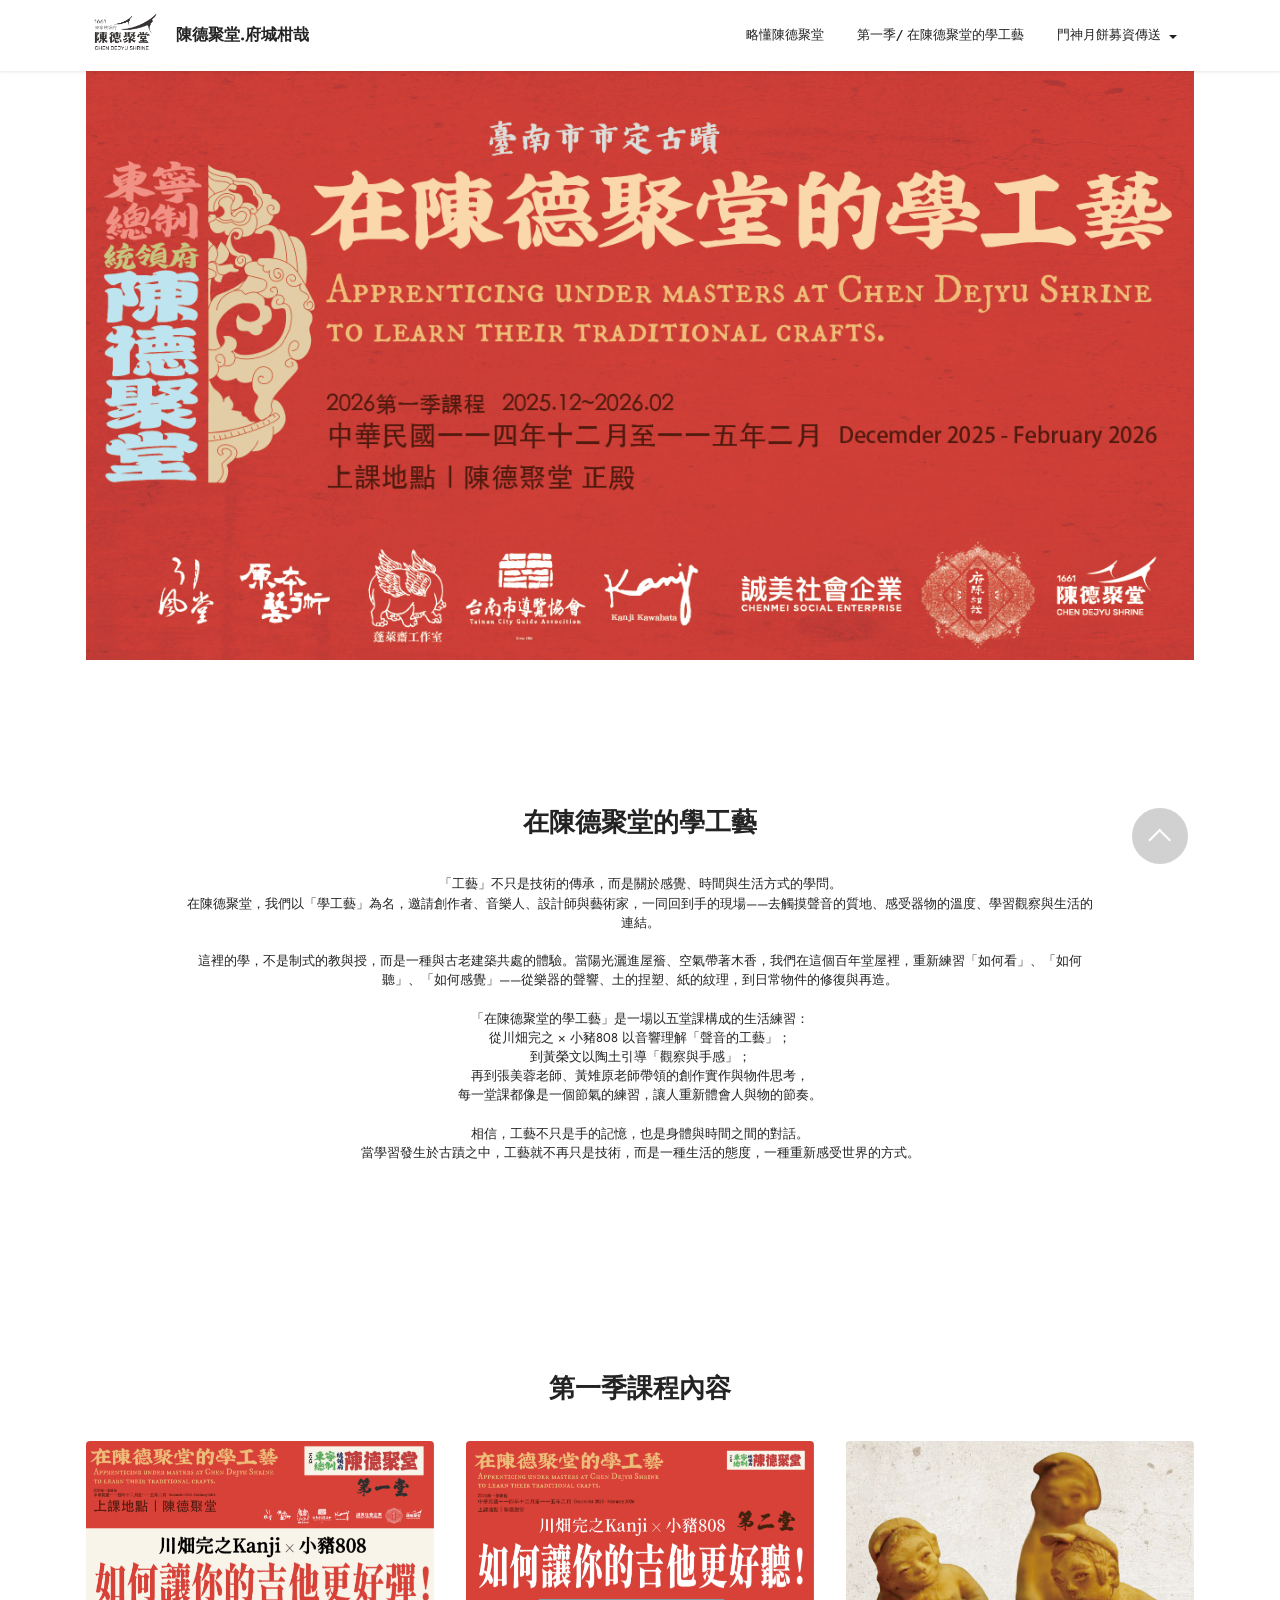
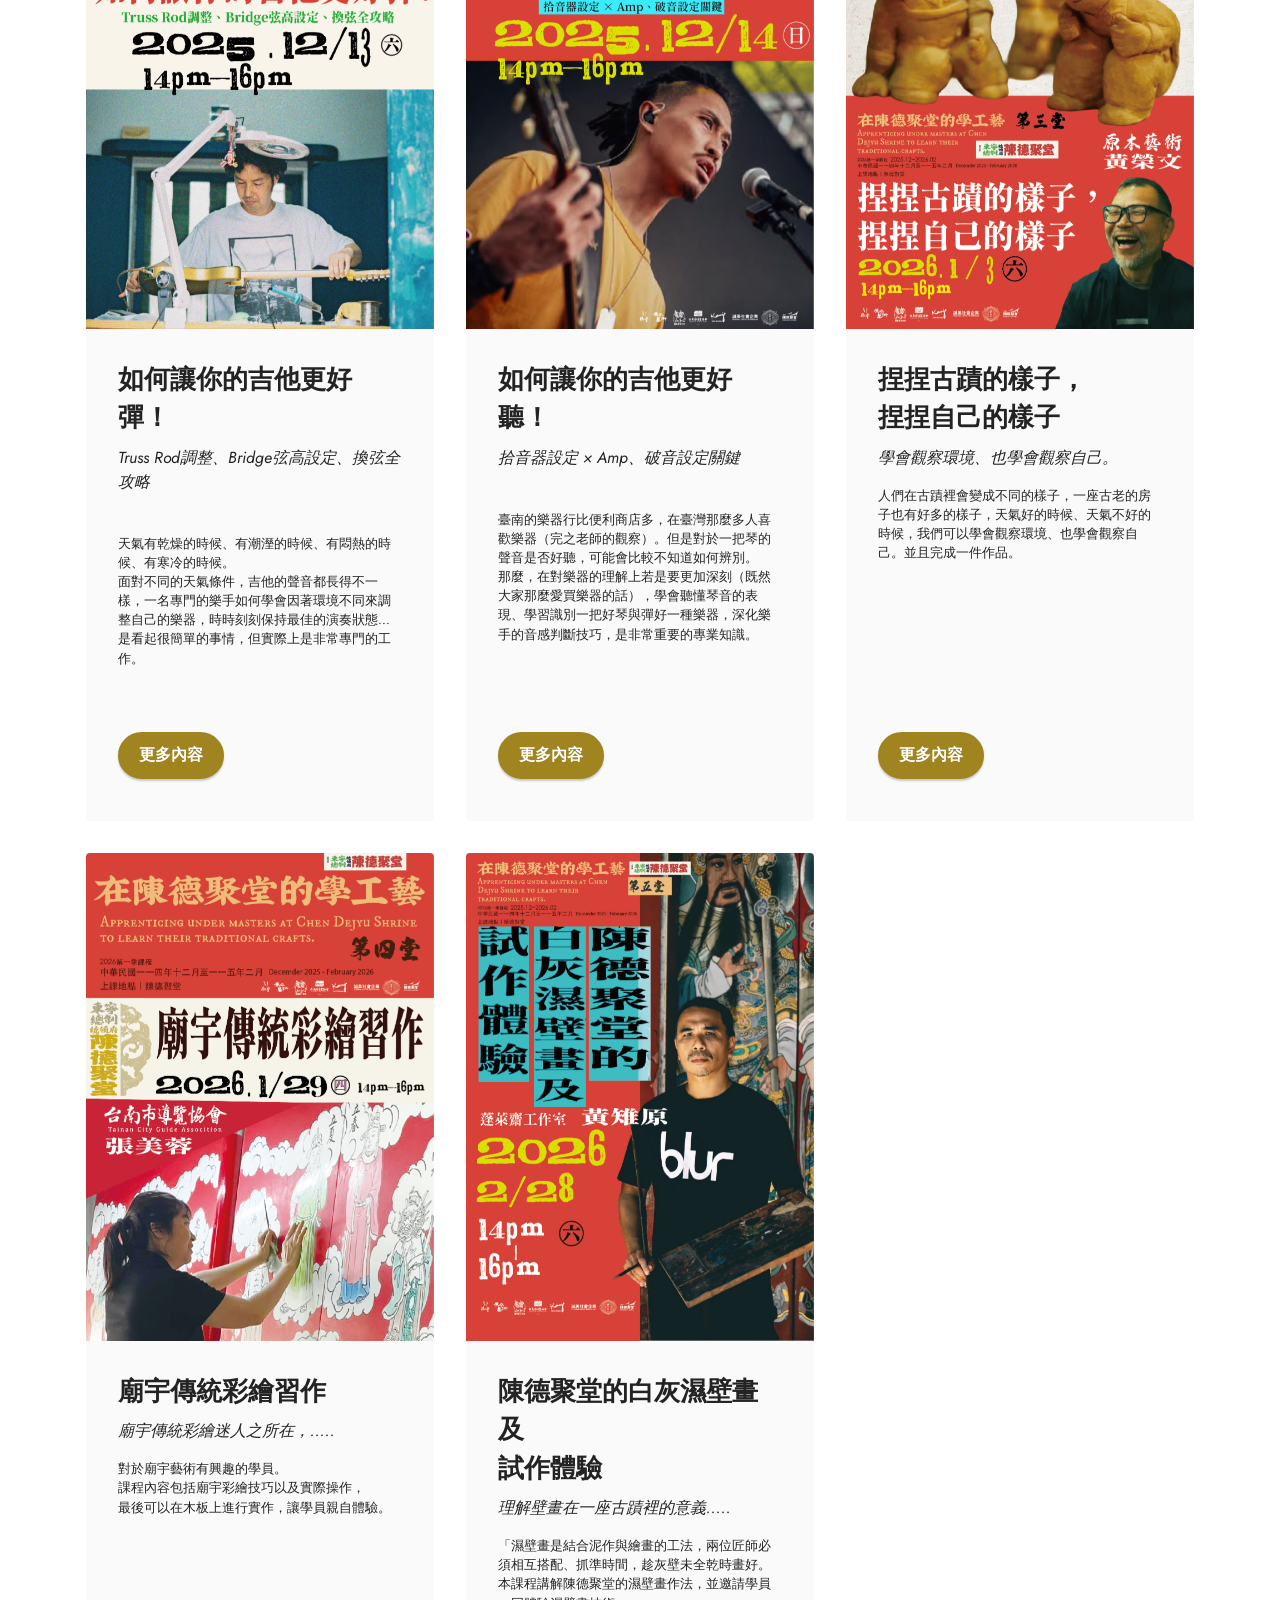
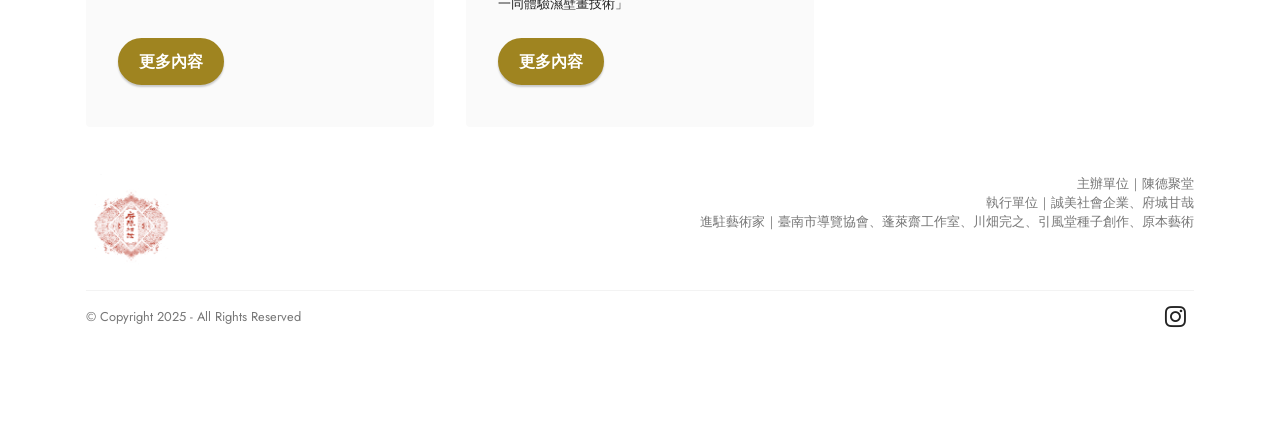
==== index.html @ 344d05eb "1114-3" ====
<!DOCTYPE html>
<html  >
<head>
  
  <meta charset="UTF-8">
  <meta http-equiv="X-UA-Compatible" content="IE=edge">
  
  <meta name="viewport" content="width=device-width, initial-scale=1, minimum-scale=1">
  <link rel="shortcut icon" href="assets/images/ci-3.png" type="image/x-icon">
  <meta name="description" content="">
  
  
  <title>陳德聚堂.府城柑哉</title>
  <link rel="stylesheet" href="assets/bootstrap/css/bootstrap.min.css">
  <link rel="stylesheet" href="assets/bootstrap/css/bootstrap-grid.min.css">
  <link rel="stylesheet" href="assets/bootstrap/css/bootstrap-reboot.min.css">
  <link rel="stylesheet" href="assets/animatecss/animate.css">
  <link rel="stylesheet" href="assets/popup-overlay-plugin/style.css">
  <link rel="stylesheet" href="assets/dropdown/css/style.css">
  <link rel="stylesheet" href="assets/socicon/css/styles.css">
  <link rel="stylesheet" href="assets/theme/css/style.css">
  <link rel="preload" href="https://fonts.googleapis.com/css?family=Jost:100,200,300,400,500,600,700,800,900,100i,200i,300i,400i,500i,600i,700i,800i,900i&display=swap" as="style" onload="this.onload=null;this.rel='stylesheet'">
  <noscript><link rel="stylesheet" href="https://fonts.googleapis.com/css?family=Jost:100,200,300,400,500,600,700,800,900,100i,200i,300i,400i,500i,600i,700i,800i,900i&display=swap"></noscript>
  <link rel="preload" as="style" href="assets/mobirise/css/mbr-additional.css"><link rel="stylesheet" href="assets/mobirise/css/mbr-additional.css" type="text/css">
  
  
  
  

</head>
<body>
  
  <section data-bs-version="5.1" class="menu menu1 cid-uVkymdbyuO" once="menu" id="menu1-1c">
    

    <nav class="navbar navbar-dropdown navbar-fixed-top navbar-expand-lg">
        <div class="container">
            <div class="navbar-brand">
                <span class="navbar-logo">
                    <a href="index.html#header3-c">
                        <img src="assets/images/ci-3.png" alt="" style="height: 3rem;">
                    </a>
                </span>
                <span class="navbar-caption-wrap"><a class="navbar-caption text-black text-primary display-7" href="index.html#header3-c">陳德聚堂.府城柑哉</a></span>
            </div>
            <button class="navbar-toggler" type="button" data-toggle="collapse" data-bs-toggle="collapse" data-target="#navbarSupportedContent" data-bs-target="#navbarSupportedContent" aria-controls="navbarNavAltMarkup" aria-expanded="false" aria-label="Toggle navigation">
                <div class="hamburger">
                    <span></span>
                    <span></span>
                    <span></span>
                    <span></span>
                </div>
            </button>
            <div class="collapse navbar-collapse" id="navbarSupportedContent">
                <ul class="navbar-nav nav-dropdown nav-right" data-app-modern-menu="true"><li class="nav-item"><a class="nav-link link text-black text-primary display-4" href="mooncake.html#content1-10">略懂陳德聚堂</a></li>
                    
                    <li class="nav-item"><a class="nav-link link text-black text-primary display-4" href="index.html#content5-i">第一季/ 在陳德聚堂的學工藝</a></li><li class="nav-item dropdown"><a class="nav-link link text-black text-primary dropdown-toggle show display-4" href="index.html#content5-i" data-toggle="dropdown-submenu" data-bs-toggle="dropdown" data-bs-auto-close="outside" aria-expanded="false">門神月餅募資傳送</a><div class="dropdown-menu show" aria-labelledby="dropdown-undefined" data-bs-popper="none"><a class="text-black text-primary dropdown-item display-4" href="mooncake.html#header3-c">產品資訊</a><div class="dropdown"><a class="text-black text-primary dropdown-item dropdown-toggle display-4" href="index.html#content5-i" data-toggle="dropdown-submenu" data-bs-toggle="dropdown" data-bs-auto-close="outside" aria-expanded="false">研發</a><div class="dropdown-menu dropdown-submenu" aria-labelledby="dropdown-undefined"><a class="text-black text-primary dropdown-item display-4" href="mooncake.html#header3-c">陳澤過的中秋是哪一種？</a><a class="text-black text-primary dropdown-item display-4" href="mooncake.html#gallery1-d">中秋搏餅的故事</a><a class="text-black text-primary dropdown-item show display-4" href="mooncake.html#header3-c">2026搏餅禮盒</a></div></div><a class="text-black text-primary dropdown-item display-4" href="mooncake.html#pricing2-13">募資方案</a><a class="text-black text-primary dropdown-item display-4" href="mooncake.html#content1-10">關於門神</a></div></li></ul>
                
                
            </div>
        </div>
    </nav>
</section>

<section data-bs-version="5.1" class="image3 cid-v2sICRlEfE" id="image3-1n">
    

    

    <div class="container">
        <div class="row justify-content-center">
            <div class="col-12 col-lg-12">
                <div class="image-wrapper">
                    <a href="index.html#image3-1n"><img src="assets/images/all2ai.png" alt=""></a>
                    
                </div>
            </div>
        </div>
    </div>
</section>

<section data-bs-version="5.1" class="content4 cid-v2sJ10QS5E" id="content4-1o">
    
    
    <div class="container">
        <div class="row justify-content-center">
            <div class="title col-md-12 col-lg-10">
                <h3 class="mbr-section-title mbr-fonts-style align-center mb-4 display-5">
                    <strong>在陳德聚堂的學工藝</strong></h3>
                <h4 class="mbr-section-subtitle align-center mbr-fonts-style mb-4 display-4">「工藝」不只是技術的傳承，而是關於感覺、時間與生活方式的學問。<br><div>在陳德聚堂，我們以「學工藝」為名，邀請創作者、音樂人、設計師與藝術家，一同回到手的現場——去觸摸聲音的質地、感受器物的溫度、學習觀察與生活的連結。</div><div><br></div><div>這裡的學，不是制式的教與授，而是一種與古老建築共處的體驗。當陽光灑進屋簷、空氣帶著木香，我們在這個百年堂屋裡，重新練習「如何看」、「如何聽」、「如何感覺」——從樂器的聲響、土的捏塑、紙的紋理，到日常物件的修復與再造。</div><div><br></div><div>「在陳德聚堂的學工藝」是一場以五堂課構成的生活練習：</div><div>從川畑完之 × 小豬808 以音響理解「聲音的工藝」；</div><div>到黃榮文以陶土引導「觀察與手感」；</div><div>再到張美蓉老師、黃雉原老師帶領的創作實作與物件思考，</div><div>每一堂課都像是一個節氣的練習，讓人重新體會人與物的節奏。</div><div><br></div><div>相信，工藝不只是手的記憶，也是身體與時間之間的對話。</div><div>當學習發生於古蹟之中，工藝就不再只是技術，而是一種生活的態度，一種重新感受世界的方式。</div></h4>
                
            </div>
        </div>
    </div>
</section>

<section data-bs-version="5.1" class="gallery3 cid-v2sLG0dMp3" id="gallery3-1p">
    
    
    <div class="container">
        <div class="mbr-section-head">
            <h4 class="mbr-section-title mbr-fonts-style align-center mb-0 display-5"><strong>第一季課程內容</strong></h4>
            
        </div>
        <div class="row mt-4">
            <div class="item features-image сol-12 col-md-6 col-lg-4">
                <div class="item-wrapper">
                    <div class="item-img">
                        <img src="assets/images/fin-2.png" alt="" data-slide-to="0" data-bs-slide-to="0">
                    </div>
                    <div class="item-content">
                        <h5 class="item-title mbr-fonts-style display-5">
                            <strong>如何讓你的吉他更好彈！</strong>
                        </h5>
                        <h6 class="item-subtitle mbr-fonts-style mt-1 display-7"><em>Truss Rod調整、Bridge弦高設定、換弦全攻略</em><div><em><br></em></div></h6>
                        <p class="mbr-text mbr-fonts-style mt-3 display-4">天氣有乾燥的時候、有潮溼的時候、有悶熱的時候、有寒冷的時候。<br>面對不同的天氣條件，吉他的聲音都長得不一樣，一名專門的樂手如何學會因著環境不同來調整自己的樂器，時時刻刻保持最佳的演奏狀態...是看起很簡單的事情，但實際上是非常專門的工作。<br><br><br></p>
                    </div>
                    <div class="mbr-section-btn item-footer mt-2"><a href="index.html#top" class="btn btn-primary item-btn display-7" target="_blank">更多內容</a></div>
                </div>
            </div>
            <div class="item features-image сol-12 col-md-6 col-lg-4">
                <div class="item-wrapper">
                    <div class="item-img">
                        <img src="assets/images/fin-1.png" alt="" data-slide-to="1" data-bs-slide-to="1">
                    </div>
                    <div class="item-content">
                        <h5 class="item-title mbr-fonts-style display-5">
                            <strong>如何讓你的吉他更好聽！</strong>
                        </h5>
                        <h6 class="item-subtitle mbr-fonts-style mt-1 display-7"><em>拾音器設定 × Amp、破音設定關鍵</em><div><em><br></em></div></h6>
                        <p class="mbr-text mbr-fonts-style mt-3 display-4">臺南的樂器行比便利商店多，在臺灣那麼多人喜歡樂器（完之老師的觀察）。但是對於一把琴的聲音是否好聽，可能會比較不知道如何辨別。<br>那麼，在對樂器的理解上若是要更加深刻（既然大家那麼愛買樂器的話），學會聽懂琴音的表現、學習識別一把好琴與彈好一種樂器，深化樂手的音感判斷技巧，是非常重要的專業知識。<br></p>
                    </div>
                    <div class="mbr-section-btn item-footer mt-2"><a href="index.html#top" class="btn btn-primary item-btn display-7" target="_blank">更多內容</a></div>
                </div>
            </div>
            <div class="item features-image сol-12 col-md-6 col-lg-4">
                <div class="item-wrapper">
                    <div class="item-img">
                        <img src="assets/images/20260228fin-2.png" alt="" data-slide-to="2" data-bs-slide-to="2">
                    </div>
                    <div class="item-content">
                        <h5 class="item-title mbr-fonts-style display-5">
                            <strong>捏捏古蹟的樣子，<br>捏捏自己的樣子</strong>
                        </h5>
                        <h6 class="item-subtitle mbr-fonts-style mt-1 display-7">
                            <em>學會觀察環境、也學會觀察自己。</em>
                        </h6>
                        <p class="mbr-text mbr-fonts-style mt-3 display-4">人們在古蹟裡會變成不同的樣子，一座古老的房子也有好多的樣子，天氣好的時候、天氣不好的時候，我們可以學會觀察環境、也學會觀察自己。並且完成一件作品。<br></p>
                    </div>
                    <div class="mbr-section-btn item-footer mt-2"><a href="index.html#image3-1n" class="btn btn-primary item-btn display-7" target="_blank">更多內容</a></div>
                </div>
            </div>
            <div class="item features-image сol-12 col-md-6 col-lg-4">
                <div class="item-wrapper">
                    <div class="item-img">
                        <img src="assets/images/20260228fin-1.png" alt="" title="" data-slide-to="3" data-bs-slide-to="3">
                    </div>
                    <div class="item-content">
                        <h5 class="item-title mbr-fonts-style display-5">
                            <strong>廟宇傳統彩繪習作</strong>
                        </h5>
                        <h6 class="item-subtitle mbr-fonts-style mt-1 display-7">
                            <em>廟宇傳統彩繪迷人之所在，.....</em></h6>
                        <p class="mbr-text mbr-fonts-style mt-3 display-4">對於廟宇藝術有興趣的學員。<br>課程內容包括廟宇彩繪技巧以及實際操作，<br>最後可以在木板上進行實作，讓學員親自體驗。<br></p>
                    </div>
                    <div class="mbr-section-btn item-footer mt-2"><a href="index.html#image3-1n" class="btn btn-primary item-btn display-7" target="_blank">更多內容</a></div>
                </div>
            </div><div class="item features-image сol-12 col-md-6 col-lg-4">
                <div class="item-wrapper">
                    <div class="item-img">
                        <img src="assets/images/20260228-1113.png" alt="" title="" data-slide-to="4" data-bs-slide-to="4">
                    </div>
                    <div class="item-content">
                        <h5 class="item-title mbr-fonts-style display-5">
                            <strong>陳德聚堂的白灰濕壁畫及</strong><br><strong>試作體驗</strong>
                        </h5>
                        <h6 class="item-subtitle mbr-fonts-style mt-1 display-7">
                            <em>理解壁畫在一座古蹟裡的意義.....</em></h6>
                        <p class="mbr-text mbr-fonts-style mt-3 display-4">「濕壁畫是結合泥作與繪畫的工法，兩位匠師必須相互搭配、抓準時間，趁灰壁未全乾時畫好。本課程講解陳德聚堂的濕壁畫作法，並邀請學員一同體驗濕壁畫技術」<br></p>
                    </div>
                    <div class="mbr-section-btn item-footer mt-2"><a href="index.html#content4-1o" class="btn btn-primary item-btn display-7" target="_blank">更多內容</a></div>
                </div>
            </div>
        </div>
    </div>
</section>

<section data-bs-version="5.1" class="footer5 cid-uVlg2sDnrU" once="footers" id="footer5-1d">

    

    

    <div class="container">
        <div class="media-container-row">
            <div class="col-md-1 col-6">
                <div class="media-wrap">
                    <a href="https://www.instagram.com/fucheng.ganzai/" target="_blank">
                        <img src="assets/images/1.png" alt="府城柑哉">
                    </a>
                </div>
            </div>
            <div class="col-11 col-6">
                <p class="mbr-text align-right links mbr-fonts-style display-4">主辦單位｜陳德聚堂<br>執行單位｜誠美社會企業、府城甘哉<br>進駐藝術家｜臺南市導覽協會、蓬萊齋工作室、川畑完之、引風堂種子創作、原本藝術<br></p>
            </div>
        </div>
        <!-- <div class="media-container-row">
            <div class="col-md-12"> -->
        <div class="footer-lower">
            <div class="media-container-row">
                <div class="col-md-12">
                    <hr>
                </div>
            </div>
            <div class="media-container-row">
                <div class="col-md-6 copyright">
                    <p class="mbr-text mbr-fonts-style display-4">
                        © Copyright 2025 - All Rights Reserved
                    </p>
                </div>
                <div class="col-md-6">
                    <div class="social-list align-right">
                        <div class="soc-item">
                            <a href="https://www.instagram.com/fucheng.ganzai/" target="_blank">
                                <span class="mbr-iconfont mbr-iconfont-social socicon-instagram socicon"></span>
                            </a>
                        </div>
                        
                        
                        
                        
                        
                    </div>
                </div>
            </div>
            <!-- </div>
            </div> -->
        </div>

    </div>
</section>


<script src="assets/bootstrap/js/bootstrap.bundle.min.js"></script>
  <script src="assets/smoothscroll/smooth-scroll.js"></script>
  <script src="assets/ytplayer/index.js"></script>
  <script src="assets/dropdown/js/navbar-dropdown.js"></script>
  <script src="assets/theme/js/script.js"></script>
  
  
  
 <div id="scrollToTop" class="scrollToTop mbr-arrow-up"><a style="text-align: center;"><i class="mbr-arrow-up-icon mbr-arrow-up-icon-cm cm-icon cm-icon-smallarrow-up"></i></a></div>
    <input name="animation" type="hidden">
  
</body>
</html>
---- assets/popup-overlay-plugin/style.css ----
html.is-builder .modal-backdrop.show {
    display: none !important;
}
---- assets/dropdown/css/style.css ----
.navbar-dropdown {
  left: 0;
  padding: 0;
  position: absolute;
  right: 0;
  top: 0;
  transition: all 0.45s ease;
  z-index: 1030;
  background: #282828; }
  .navbar-dropdown .navbar-logo {
    margin-right: 0.8rem;
    transition: margin 0.3s ease-in-out;
    vertical-align: middle; }
    .navbar-dropdown .navbar-logo img {
      height: 3.125rem;
      transition: all 0.3s ease-in-out; }
    .navbar-dropdown .navbar-logo.mbr-iconfont {
      font-size: 3.125rem;
      line-height: 3.125rem; }
  .navbar-dropdown .navbar-caption {
    font-weight: 700;
    white-space: normal;
    vertical-align: -4px;
    line-height: 3.125rem !important; }
    .navbar-dropdown .navbar-caption, .navbar-dropdown .navbar-caption:hover {
      color: inherit;
      text-decoration: none; }
  .navbar-dropdown .mbr-iconfont + .navbar-caption {
    vertical-align: -1px; }
  .navbar-dropdown.navbar-fixed-top {
    position: fixed; }
  .navbar-dropdown .navbar-brand span {
    vertical-align: -4px; }
  .navbar-dropdown.bg-color.transparent {
    background: none; }
  .navbar-dropdown.navbar-short .navbar-brand {
    padding: 0.625rem 0; }
    .navbar-dropdown.navbar-short .navbar-brand span {
      vertical-align: -1px; }
  .navbar-dropdown.navbar-short .navbar-caption {
    line-height: 2.375rem !important;
    vertical-align: -2px; }
  .navbar-dropdown.navbar-short .navbar-logo {
    margin-right: 0.5rem; }
    .navbar-dropdown.navbar-short .navbar-logo img {
      height: 2.375rem; }
    .navbar-dropdown.navbar-short .navbar-logo.mbr-iconfont {
      font-size: 2.375rem;
      line-height: 2.375rem; }
  .navbar-dropdown.navbar-short .mbr-table-cell {
    height: 3.625rem; }
  .navbar-dropdown .navbar-close {
    left: 0.6875rem;
    position: fixed;
    top: 0.75rem;
    z-index: 1000; }
  .navbar-dropdown .hamburger-icon {
    content: "";
    display: inline-block;
    vertical-align: middle;
    width: 16px;
    -webkit-box-shadow: 0 -6px 0 1px #282828,0 0 0 1px #282828,0 6px 0 1px #282828;
    -moz-box-shadow: 0 -6px 0 1px #282828,0 0 0 1px #282828,0 6px 0 1px #282828;
    box-shadow: 0 -6px 0 1px #282828,0 0 0 1px #282828,0 6px 0 1px #282828; }

.dropdown-menu .dropdown-toggle[data-toggle="dropdown-submenu"]::after {
  border-bottom: 0.35em solid transparent;
  border-left: 0.35em solid;
  border-right: 0;
  border-top: 0.35em solid transparent;
  margin-left: 0.3rem; }

.dropdown-menu .dropdown-item:focus {
  outline: 0; }

.nav-dropdown {
  font-size: 0.75rem;
  font-weight: 500;
  height: auto !important; }
  .nav-dropdown .nav-btn {
    padding-left: 1rem; }
  .nav-dropdown .link {
    margin: .667em 1.667em;
    font-weight: 500;
    padding: 0;
    transition: color .2s ease-in-out; }
    .nav-dropdown .link.dropdown-toggle {
      margin-right: 2.583em; }
      .nav-dropdown .link.dropdown-toggle::after {
        margin-left: .25rem;
        border-top: 0.35em solid;
        border-right: 0.35em solid transparent;
        border-left: 0.35em solid transparent;
        border-bottom: 0; }
      .nav-dropdown .link.dropdown-toggle[aria-expanded="true"] {
        margin: 0;
        padding: 0.667em 3.263em  0.667em 1.667em; }
  .nav-dropdown .link::after,
  .nav-dropdown .dropdown-item::after {
    color: inherit; }
  .nav-dropdown .btn {
    font-size: 0.75rem;
    font-weight: 700;
    letter-spacing: 0;
    margin-bottom: 0;
    padding-left: 1.25rem;
    padding-right: 1.25rem; }
  .nav-dropdown .dropdown-menu {
    border-radius: 0;
    border: 0;
    left: 0;
    margin: 0;
    padding-bottom: 1.25rem;
    padding-top: 1.25rem;
    position: relative; }
  .nav-dropdown .dropdown-submenu {
    margin-left: 0.125rem;
    top: 0; }
  .nav-dropdown .dropdown-item {
    font-weight: 500;
    line-height: 2;
    padding: 0.3846em 4.615em 0.3846em 1.5385em;
    position: relative;
    transition: color .2s ease-in-out, background-color .2s ease-in-out; }
    .nav-dropdown .dropdown-item::after {
      margin-top: -0.3077em;
      position: absolute;
      right: 1.1538em;
      top: 50%; }
    .nav-dropdown .dropdown-item:focus, .nav-dropdown .dropdown-item:hover {
      background: none; }

@media (max-width: 767px) {
  .nav-dropdown.navbar-toggleable-sm {
    bottom: 0;
    display: none;
    left: 0;
    overflow-x: hidden;
    position: fixed;
    top: 0;
    transform: translateX(-100%);
    -ms-transform: translateX(-100%);
    -webkit-transform: translateX(-100%);
    width: 18.75rem;
    z-index: 999; } }
.nav-dropdown.navbar-toggleable-xl {
  bottom: 0;
  display: none;
  left: 0;
  overflow-x: hidden;
  position: fixed;
  top: 0;
  transform: translateX(-100%);
  -ms-transform: translateX(-100%);
  -webkit-transform: translateX(-100%);
  width: 18.75rem;
  z-index: 999; }

.nav-dropdown-sm {
  display: block !important;
  overflow-x: hidden;
  overflow: auto;
  padding-top: 3.875rem; }
  .nav-dropdown-sm::after {
    content: "";
    display: block;
    height: 3rem;
    width: 100%; }
  .nav-dropdown-sm.collapse.in ~ .navbar-close {
    display: block !important; }
  .nav-dropdown-sm.collapsing, .nav-dropdown-sm.collapse.in {
    transform: translateX(0);
    -ms-transform: translateX(0);
    -webkit-transform: translateX(0);
    transition: all 0.25s ease-out;
    -webkit-transition: all 0.25s ease-out;
    background: #282828; }
  .nav-dropdown-sm.collapsing[aria-expanded="false"] {
    transform: translateX(-100%);
    -ms-transform: translateX(-100%);
    -webkit-transform: translateX(-100%); }
  .nav-dropdown-sm .nav-item {
    display: block;
    margin-left: 0 !important;
    padding-left: 0; }
  .nav-dropdown-sm .link,
  .nav-dropdown-sm .dropdown-item {
    border-top: 1px dotted rgba(255, 255, 255, 0.1);
    font-size: 0.8125rem;
    line-height: 1.6;
    margin: 0 !important;
    padding: 0.875rem 2.4rem 0.875rem 1.5625rem !important;
    position: relative;
    white-space: normal; }
    .nav-dropdown-sm .link:focus, .nav-dropdown-sm .link:hover,
    .nav-dropdown-sm .dropdown-item:focus,
    .nav-dropdown-sm .dropdown-item:hover {
      background: rgba(0, 0, 0, 0.2) !important;
      color: #c0a375; }
  .nav-dropdown-sm .nav-btn {
    position: relative;
    padding: 1.5625rem 1.5625rem 0 1.5625rem; }
    .nav-dropdown-sm .nav-btn::before {
      border-top: 1px dotted rgba(255, 255, 255, 0.1);
      content: "";
      left: 0;
      position: absolute;
      top: 0;
      width: 100%; }
    .nav-dropdown-sm .nav-btn + .nav-btn {
      padding-top: 0.625rem; }
      .nav-dropdown-sm .nav-btn + .nav-btn::before {
        display: none; }
  .nav-dropdown-sm .btn {
    padding: 0.625rem 0; }
  .nav-dropdown-sm .dropdown-toggle[data-toggle="dropdown-submenu"]::after {
    margin-left: .25rem;
    border-top: 0.35em solid;
    border-right: 0.35em solid transparent;
    border-left: 0.35em solid transparent;
    border-bottom: 0; }
  .nav-dropdown-sm .dropdown-toggle[data-toggle="dropdown-submenu"][aria-expanded="true"]::after {
    border-top: 0;
    border-right: 0.35em solid transparent;
    border-left: 0.35em solid transparent;
    border-bottom: 0.35em solid; }
  .nav-dropdown-sm .dropdown-menu {
    margin: 0;
    padding: 0;
    position: relative;
    top: 0;
    left: 0;
    width: 100%;
    border: 0;
    float: none;
    border-radius: 0;
    background: none; }
  .nav-dropdown-sm .dropdown-submenu {
    left: 100%;
    margin-left: 0.125rem;
    margin-top: -1.25rem;
    top: 0; }

.navbar-toggleable-sm .nav-dropdown .dropdown-menu {
  position: absolute; }

.navbar-toggleable-sm .nav-dropdown .dropdown-submenu {
  left: 100%;
  margin-left: 0.125rem;
  margin-top: -1.25rem;
  top: 0; }

.navbar-toggleable-sm.opened .nav-dropdown .dropdown-menu {
  position: relative; }

.navbar-toggleable-sm.opened .nav-dropdown .dropdown-submenu {
  left: 0;
  margin-left: 00rem;
  margin-top: 0rem;
  top: 0; }

.is-builder .nav-dropdown.collapsing {
  transition: none !important; }
---- assets/socicon/css/styles.css ----
@charset "UTF-8";

@font-face {
  font-family: 'Socicon';
  src:  url('../fonts/socicon.eot');
  src:  url('../fonts/socicon.eot?#iefix') format('embedded-opentype'),
    url('../fonts/socicon.woff2') format('woff2'),
    url('../fonts/socicon.ttf') format('truetype'),
    url('../fonts/socicon.woff') format('woff'),
    url('../fonts/socicon.svg#socicon') format('svg');
  font-weight: normal;
  font-style: normal;
  font-display: swap;
}

[data-icon]:before {
  font-family: "socicon" !important;
  content: attr(data-icon);
  font-style: normal !important;
  font-weight: normal !important;
  font-variant: normal !important;
  text-transform: none !important;
  speak: none;
  line-height: 1;
  -webkit-font-smoothing: antialiased;
  -moz-osx-font-smoothing: grayscale;
}

[class^="socicon-"], [class*=" socicon-"] {
  /* use !important to prevent issues with browser extensions that change fonts */
  font-family: 'Socicon' !important;
  speak: none;
  font-style: normal;
  font-weight: normal;
  font-variant: normal;
  text-transform: none;
  line-height: 1;

  /* Better Font Rendering =========== */
  -webkit-font-smoothing: antialiased;
  -moz-osx-font-smoothing: grayscale;
}

.socicon-eitaa:before {
  content: "\e97c";
}
.socicon-soroush:before {
  content: "\e97d";
}
.socicon-bale:before {
  content: "\e97e";
}
.socicon-zazzle:before {
  content: "\e97b";
}
.socicon-society6:before {
  content: "\e97a";
}
.socicon-redbubble:before {
  content: "\e979";
}
.socicon-avvo:before {
  content: "\e978";
}
.socicon-stitcher:before {
  content: "\e977";
}
.socicon-googlehangouts:before {
  content: "\e974";
}
.socicon-dlive:before {
  content: "\e975";
}
.socicon-vsco:before {
  content: "\e976";
}
.socicon-flipboard:before {
  content: "\e973";
}
.socicon-ubuntu:before {
  content: "\e958";
}
.socicon-artstation:before {
  content: "\e959";
}
.socicon-invision:before {
  content: "\e95a";
}
.socicon-torial:before {
  content: "\e95b";
}
.socicon-collectorz:before {
  content: "\e95c";
}
.socicon-seenthis:before {
  content: "\e95d";
}
.socicon-googleplaymusic:before {
  content: "\e95e";
}
.socicon-debian:before {
  content: "\e95f";
}
.socicon-filmfreeway:before {
  content: "\e960";
}
.socicon-gnome:before {
  content: "\e961";
}
.socicon-itchio:before {
  content: "\e962";
}
.socicon-jamendo:before {
  content: "\e963";
}
.socicon-mix:before {
  content: "\e964";
}
.socicon-sharepoint:before {
  content: "\e965";
}
.socicon-tinder:before {
  content: "\e966";
}
.socicon-windguru:before {
  content: "\e967";
}
.socicon-cdbaby:before {
  content: "\e968";
}
.socicon-elementaryos:before {
  content: "\e969";
}
.socicon-stage32:before {
  content: "\e96a";
}
.socicon-tiktok:before {
  content: "\e96b";
}
.socicon-gitter:before {
  content: "\e96c";
}
.socicon-letterboxd:before {
  content: "\e96d";
}
.socicon-threema:before {
  content: "\e96e";
}
.socicon-splice:before {
  content: "\e96f";
}
.socicon-metapop:before {
  content: "\e970";
}
.socicon-naver:before {
  content: "\e971";
}
.socicon-remote:before {
  content: "\e972";
}
.socicon-internet:before {
  content: "\e957";
}
.socicon-moddb:before {
  content: "\e94b";
}
.socicon-indiedb:before {
  content: "\e94c";
}
.socicon-traxsource:before {
  content: "\e94d";
}
.socicon-gamefor:before {
  content: "\e94e";
}
.socicon-pixiv:before {
  content: "\e94f";
}
.socicon-myanimelist:before {
  content: "\e950";
}
.socicon-blackberry:before {
  content: "\e951";
}
.socicon-wickr:before {
  content: "\e952";
}
.socicon-spip:before {
  content: "\e953";
}
.socicon-napster:before {
  content: "\e954";
}
.socicon-beatport:before {
  content: "\e955";
}
.socicon-hackerone:before {
  content: "\e956";
}
.socicon-hackernews:before {
  content: "\e946";
}
.socicon-smashwords:before {
  content: "\e947";
}
.socicon-kobo:before {
  content: "\e948";
}
.socicon-bookbub:before {
  content: "\e949";
}
.socicon-mailru:before {
  content: "\e94a";
}
.socicon-gitlab:before {
  content: "\e945";
}
.socicon-instructables:before {
  content: "\e944";
}
.socicon-portfolio:before {
  content: "\e943";
}
.socicon-codered:before {
  content: "\e940";
}
.socicon-origin:before {
  content: "\e941";
}
.socicon-nextdoor:before {
  content: "\e942";
}
.socicon-udemy:before {
  content: "\e93f";
}
.socicon-livemaster:before {
  content: "\e93e";
}
.socicon-crunchbase:before {
  content: "\e93b";
}
.socicon-homefy:before {
  content: "\e93c";
}
.socicon-calendly:before {
  content: "\e93d";
}
.socicon-realtor:before {
  content: "\e90f";
}
.socicon-tidal:before {
  content: "\e910";
}
.socicon-qobuz:before {
  content: "\e911";
}
.socicon-natgeo:before {
  content: "\e912";
}
.socicon-mastodon:before {
  content: "\e913";
}
.socicon-unsplash:before {
  content: "\e914";
}
.socicon-homeadvisor:before {
  content: "\e915";
}
.socicon-angieslist:before {
  content: "\e916";
}
.socicon-codepen:before {
  content: "\e917";
}
.socicon-slack:before {
  content: "\e918";
}
.socicon-openaigym:before {
  content: "\e919";
}
.socicon-logmein:before {
  content: "\e91a";
}
.socicon-fiverr:before {
  content: "\e91b";
}
.socicon-gotomeeting:before {
  content: "\e91c";
}
.socicon-aliexpress:before {
  content: "\e91d";
}
.socicon-guru:before {
  content: "\e91e";
}
.socicon-appstore:before {
  content: "\e91f";
}
.socicon-homes:before {
  content: "\e920";
}
.socicon-zoom:before {
  content: "\e921";
}
.socicon-alibaba:before {
  content: "\e922";
}
.socicon-craigslist:before {
  content: "\e923";
}
.socicon-wix:before {
  content: "\e924";
}
.socicon-redfin:before {
  content: "\e925";
}
.socicon-googlecalendar:before {
  content: "\e926";
}
.socicon-shopify:before {
  content: "\e927";
}
.socicon-freelancer:before {
  content: "\e928";
}
.socicon-seedrs:before {
  content: "\e929";
}
.socicon-bing:before {
  content: "\e92a";
}
.socicon-doodle:before {
  content: "\e92b";
}
.socicon-bonanza:before {
  content: "\e92c";
}
.socicon-squarespace:before {
  content: "\e92d";
}
.socicon-toptal:before {
  content: "\e92e";
}
.socicon-gust:before {
  content: "\e92f";
}
.socicon-ask:before {
  content: "\e930";
}
.socicon-trulia:before {
  content: "\e931";
}
.socicon-loomly:before {
  content: "\e932";
}
.socicon-ghost:before {
  content: "\e933";
}
.socicon-upwork:before {
  content: "\e934";
}
.socicon-fundable:before {
  content: "\e935";
}
.socicon-booking:before {
  content: "\e936";
}
.socicon-googlemaps:before {
  content: "\e937";
}
.socicon-zillow:before {
  content: "\e938";
}
.socicon-niconico:before {
  content: "\e939";
}
.socicon-toneden:before {
  content: "\e93a";
}
.socicon-augment:before {
  content: "\e908";
}
.socicon-bitbucket:before {
  content: "\e909";
}
.socicon-fyuse:before {
  content: "\e90a";
}
.socicon-yt-gaming:before {
  content: "\e90b";
}
.socicon-sketchfab:before {
  content: "\e90c";
}
.socicon-mobcrush:before {
  content: "\e90d";
}
.socicon-microsoft:before {
  content: "\e90e";
}
.socicon-pandora:before {
  content: "\e907";
}
.socicon-messenger:before {
  content: "\e906";
}
.socicon-gamewisp:before {
  content: "\e905";
}
.socicon-bloglovin:before {
  content: "\e904";
}
.socicon-tunein:before {
  content: "\e903";
}
.socicon-gamejolt:before {
  content: "\e901";
}
.socicon-trello:before {
  content: "\e902";
}
.socicon-spreadshirt:before {
  content: "\e900";
}
.socicon-500px:before {
  content: "\e000";
}
.socicon-8tracks:before {
  content: "\e001";
}
.socicon-airbnb:before {
  content: "\e002";
}
.socicon-alliance:before {
  content: "\e003";
}
.socicon-amazon:before {
  content: "\e004";
}
.socicon-amplement:before {
  content: "\e005";
}
.socicon-android:before {
  content: "\e006";
}
.socicon-angellist:before {
  content: "\e007";
}
.socicon-apple:before {
  content: "\e008";
}
.socicon-appnet:before {
  content: "\e009";
}
.socicon-baidu:before {
  content: "\e00a";
}
.socicon-bandcamp:before {
  content: "\e00b";
}
.socicon-battlenet:before {
  content: "\e00c";
}
.socicon-mixer:before {
  content: "\e00d";
}
.socicon-bebee:before {
  content: "\e00e";
}
.socicon-bebo:before {
  content: "\e00f";
}
.socicon-behance:before {
  content: "\e010";
}
.socicon-blizzard:before {
  content: "\e011";
}
.socicon-blogger:before {
  content: "\e012";
}
.socicon-buffer:before {
  content: "\e013";
}
.socicon-chrome:before {
  content: "\e014";
}
.socicon-coderwall:before {
  content: "\e015";
}
.socicon-curse:before {
  content: "\e016";
}
.socicon-dailymotion:before {
  content: "\e017";
}
.socicon-deezer:before {
  content: "\e018";
}
.socicon-delicious:before {
  content: "\e019";
}
.socicon-deviantart:before {
  content: "\e01a";
}
.socicon-diablo:before {
  content: "\e01b";
}
.socicon-digg:before {
  content: "\e01c";
}
.socicon-discord:before {
  content: "\e01d";
}
.socicon-disqus:before {
  content: "\e01e";
}
.socicon-douban:before {
  content: "\e01f";
}
.socicon-draugiem:before {
  content: "\e020";
}
.socicon-dribbble:before {
  content: "\e021";
}
.socicon-drupal:before {
  content: "\e022";
}
.socicon-ebay:before {
  content: "\e023";
}
.socicon-ello:before {
  content: "\e024";
}
.socicon-endomodo:before {
  content: "\e025";
}
.socicon-envato:before {
  content: "\e026";
}
.socicon-etsy:before {
  content: "\e027";
}
.socicon-facebook:before {
  content: "\e028";
}
.socicon-feedburner:before {
  content: "\e029";
}
.socicon-filmweb:before {
  content: "\e02a";
}
.socicon-firefox:before {
  content: "\e02b";
}
.socicon-flattr:before {
  content: "\e02c";
}
.socicon-flickr:before {
  content: "\e02d";
}
.socicon-formulr:before {
  content: "\e02e";
}
.socicon-forrst:before {
  content: "\e02f";
}
.socicon-foursquare:before {
  content: "\e030";
}
.socicon-friendfeed:before {
  content: "\e031";
}
.socicon-github:before {
  content: "\e032";
}
.socicon-goodreads:before {
  content: "\e033";
}
.socicon-google:before {
  content: "\e034";
}
.socicon-googlescholar:before {
  content: "\e035";
}
.socicon-googlegroups:before {
  content: "\e036";
}
.socicon-googlephotos:before {
  content: "\e037";
}
.socicon-googleplus:before {
  content: "\e038";
}
.socicon-grooveshark:before {
  content: "\e039";
}
.socicon-hackerrank:before {
  content: "\e03a";
}
.socicon-hearthstone:before {
  content: "\e03b";
}
.socicon-hellocoton:before {
  content: "\e03c";
}
.socicon-heroes:before {
  content: "\e03d";
}
.socicon-smashcast:before {
  content: "\e03e";
}
.socicon-horde:before {
  content: "\e03f";
}
.socicon-houzz:before {
  content: "\e040";
}
.socicon-icq:before {
  content: "\e041";
}
.socicon-identica:before {
  content: "\e042";
}
.socicon-imdb:before {
  content: "\e043";
}
.socicon-instagram:before {
  content: "\e044";
}
.socicon-issuu:before {
  content: "\e045";
}
.socicon-istock:before {
  content: "\e046";
}
.socicon-itunes:before {
  content: "\e047";
}
.socicon-keybase:before {
  content: "\e048";
}
.socicon-lanyrd:before {
  content: "\e049";
}
.socicon-lastfm:before {
  content: "\e04a";
}
.socicon-line:before {
  content: "\e04b";
}
.socicon-linkedin:before {
  content: "\e04c";
}
.socicon-livejournal:before {
  content: "\e04d";
}
.socicon-lyft:before {
  content: "\e04e";
}
.socicon-macos:before {
  content: "\e04f";
}
.socicon-mail:before {
  content: "\e050";
}
.socicon-medium:before {
  content: "\e051";
}
.socicon-meetup:before {
  content: "\e052";
}
.socicon-mixcloud:before {
  content: "\e053";
}
.socicon-modelmayhem:before {
  content: "\e054";
}
.socicon-mumble:before {
  content: "\e055";
}
.socicon-myspace:before {
  content: "\e056";
}
.socicon-newsvine:before {
  content: "\e057";
}
.socicon-nintendo:before {
  content: "\e058";
}
.socicon-npm:before {
  content: "\e059";
}
.socicon-odnoklassniki:before {
  content: "\e05a";
}
.socicon-openid:before {
  content: "\e05b";
}
.socicon-opera:before {
  content: "\e05c";
}
.socicon-outlook:before {
  content: "\e05d";
}
.socicon-overwatch:before {
  content: "\e05e";
}
.socicon-patreon:before {
  content: "\e05f";
}
.socicon-paypal:before {
  content: "\e060";
}
.socicon-periscope:before {
  content: "\e061";
}
.socicon-persona:before {
  content: "\e062";
}
.socicon-pinterest:before {
  content: "\e063";
}
.socicon-play:before {
  content: "\e064";
}
.socicon-player:before {
  content: "\e065";
}
.socicon-playstation:before {
  content: "\e066";
}
.socicon-pocket:before {
  content: "\e067";
}
.socicon-qq:before {
  content: "\e068";
}
.socicon-quora:before {
  content: "\e069";
}
.socicon-raidcall:before {
  content: "\e06a";
}
.socicon-ravelry:before {
  content: "\e06b";
}
.socicon-reddit:before {
  content: "\e06c";
}
.socicon-renren:before {
  content: "\e06d";
}
.socicon-researchgate:before {
  content: "\e06e";
}
.socicon-residentadvisor:before {
  content: "\e06f";
}
.socicon-reverbnation:before {
  content: "\e070";
}
.socicon-rss:before {
  content: "\e071";
}
.socicon-sharethis:before {
  content: "\e072";
}
.socicon-skype:before {
  content: "\e073";
}
.socicon-slideshare:before {
  content: "\e074";
}
.socicon-smugmug:before {
  content: "\e075";
}
.socicon-snapchat:before {
  content: "\e076";
}
.socicon-songkick:before {
  content: "\e077";
}
.socicon-soundcloud:before {
  content: "\e078";
}
.socicon-spotify:before {
  content: "\e079";
}
.socicon-stackexchange:before {
  content: "\e07a";
}
.socicon-stackoverflow:before {
  content: "\e07b";
}
.socicon-starcraft:before {
  content: "\e07c";
}
.socicon-stayfriends:before {
  content: "\e07d";
}
.socicon-steam:before {
  content: "\e07e";
}
.socicon-storehouse:before {
  content: "\e07f";
}
.socicon-strava:before {
  content: "\e080";
}
.socicon-streamjar:before {
  content: "\e081";
}
.socicon-stumbleupon:before {
  content: "\e082";
}
.socicon-swarm:before {
  content: "\e083";
}
.socicon-teamspeak:before {
  content: "\e084";
}
.socicon-teamviewer:before {
  content: "\e085";
}
.socicon-technorati:before {
  content: "\e086";
}
.socicon-telegram:before {
  content: "\e087";
}
.socicon-tripadvisor:before {
  content: "\e088";
}
.socicon-tripit:before {
  content: "\e089";
}
.socicon-triplej:before {
  content: "\e08a";
}
.socicon-tumblr:before {
  content: "\e08b";
}
.socicon-twitch:before {
  content: "\e08c";
}
.socicon-twitter:before {
  content: "\e08d";
}
.socicon-uber:before {
  content: "\e08e";
}
.socicon-ventrilo:before {
  content: "\e08f";
}
.socicon-viadeo:before {
  content: "\e090";
}
.socicon-viber:before {
  content: "\e091";
}
.socicon-viewbug:before {
  content: "\e092";
}
.socicon-vimeo:before {
  content: "\e093";
}
.socicon-vine:before {
  content: "\e094";
}
.socicon-vkontakte:before {
  content: "\e095";
}
.socicon-warcraft:before {
  content: "\e096";
}
.socicon-wechat:before {
  content: "\e097";
}
.socicon-weibo:before {
  content: "\e098";
}
.socicon-whatsapp:before {
  content: "\e099";
}
.socicon-wikipedia:before {
  content: "\e09a";
}
.socicon-windows:before {
  content: "\e09b";
}
.socicon-wordpress:before {
  content: "\e09c";
}
.socicon-wykop:before {
  content: "\e09d";
}
.socicon-xbox:before {
  content: "\e09e";
}
.socicon-xing:before {
  content: "\e09f";
}
.socicon-yahoo:before {
  content: "\e0a0";
}
.socicon-yammer:before {
  content: "\e0a1";
}
.socicon-yandex:before {
  content: "\e0a2";
}
.socicon-yelp:before {
  content: "\e0a3";
}
.socicon-younow:before {
  content: "\e0a4";
}
.socicon-youtube:before {
  content: "\e0a5";
}
.socicon-zapier:before {
  content: "\e0a6";
}
.socicon-zerply:before {
  content: "\e0a7";
}
.socicon-zomato:before {
  content: "\e0a8";
}
.socicon-zynga:before {
  content: "\e0a9";
}
---- assets/theme/css/style.css ----
@charset "UTF-8";
section {
  background-color: #ffffff;
}

body {
  font-style: normal;
  line-height: 1.5;
  font-weight: 400;
  color: #232323;
  position: relative;
}

button {
  background-color: transparent;
  border-color: transparent;
}

section,
.container,
.container-fluid {
  position: relative;
  word-wrap: break-word;
}

a.mbr-iconfont:hover {
  text-decoration: none;
}

.article .lead p,
.article .lead ul,
.article .lead ol,
.article .lead pre,
.article .lead blockquote {
  margin-bottom: 0;
}

a {
  font-style: normal;
  font-weight: 400;
  cursor: pointer;
}
a, a:hover {
  text-decoration: none;
}

.mbr-section-title {
  font-style: normal;
  line-height: 1.3;
}

.mbr-section-subtitle {
  line-height: 1.3;
}

.mbr-text {
  font-style: normal;
  line-height: 1.7;
}

h1,
h2,
h3,
h4,
h5,
h6,
.display-1,
.display-2,
.display-4,
.display-5,
.display-7,
span,
p,
a {
  line-height: 1;
  word-break: break-word;
  word-wrap: break-word;
  font-weight: 400;
}

b,
strong {
  font-weight: bold;
}

input:-webkit-autofill, input:-webkit-autofill:hover, input:-webkit-autofill:focus, input:-webkit-autofill:active {
  transition-delay: 9999s;
  -webkit-transition-property: background-color, color;
  transition-property: background-color, color;
}

textarea[type=hidden] {
  display: none;
}

section {
  background-position: 50% 50%;
  background-repeat: no-repeat;
  background-size: cover;
}
section .mbr-background-video,
section .mbr-background-video-preview {
  position: absolute;
  bottom: 0;
  left: 0;
  right: 0;
  top: 0;
}

.hidden {
  visibility: hidden;
}

.mbr-z-index20 {
  z-index: 20;
}

/*! Base colors */
.mbr-white {
  color: #ffffff;
}

.mbr-black {
  color: #111111;
}

.mbr-bg-white {
  background-color: #ffffff;
}

.mbr-bg-black {
  background-color: #000000;
}

/*! Text-aligns */
.align-left {
  text-align: left;
}

.align-center {
  text-align: center;
}

.align-right {
  text-align: right;
}

/*! Font-weight  */
.mbr-light {
  font-weight: 300;
}

.mbr-regular {
  font-weight: 400;
}

.mbr-semibold {
  font-weight: 500;
}

.mbr-bold {
  font-weight: 700;
}

/*! Media  */
.media-content {
  flex-basis: 100%;
}

.media-container-row {
  display: flex;
  flex-direction: row;
  flex-wrap: wrap;
  justify-content: center;
  align-content: center;
  align-items: start;
}
.media-container-row .media-size-item {
  width: 400px;
}

.media-container-column {
  display: flex;
  flex-direction: column;
  flex-wrap: wrap;
  justify-content: center;
  align-content: center;
  align-items: stretch;
}
.media-container-column > * {
  width: 100%;
}

@media (min-width: 992px) {
  .media-container-row {
    flex-wrap: nowrap;
  }
}
figure {
  margin-bottom: 0;
  overflow: hidden;
}

figure[mbr-media-size] {
  transition: width 0.1s;
}

img,
iframe {
  display: block;
  width: 100%;
}

.card {
  background-color: transparent;
  border: none;
}

.card-box {
  width: 100%;
}

.card-img {
  text-align: center;
  flex-shrink: 0;
  -webkit-flex-shrink: 0;
}

.media {
  max-width: 100%;
  margin: 0 auto;
}

.mbr-figure {
  align-self: center;
}

.media-container > div {
  max-width: 100%;
}

.mbr-figure img,
.card-img img {
  width: 100%;
}

@media (max-width: 991px) {
  .media-size-item {
    width: auto !important;
  }

  .media {
    width: auto;
  }

  .mbr-figure {
    width: 100% !important;
  }
}
/*! Buttons */
.mbr-section-btn {
  margin-left: -0.6rem;
  margin-right: -0.6rem;
  font-size: 0;
}

.btn {
  font-weight: 600;
  border-width: 1px;
  font-style: normal;
  margin: 0.6rem 0.6rem;
  white-space: normal;
  transition: all 0.2s ease-in-out;
  display: inline-flex;
  align-items: center;
  justify-content: center;
  word-break: break-word;
}

.btn-sm {
  font-weight: 600;
  letter-spacing: 0px;
  transition: all 0.3s ease-in-out;
}

.btn-md {
  font-weight: 600;
  letter-spacing: 0px;
  transition: all 0.3s ease-in-out;
}

.btn-lg {
  font-weight: 600;
  letter-spacing: 0px;
  transition: all 0.3s ease-in-out;
}

.btn-form {
  margin: 0;
}
.btn-form:hover {
  cursor: pointer;
}

nav .mbr-section-btn {
  margin-left: 0rem;
  margin-right: 0rem;
}

/*! Btn icon margin */
.btn .mbr-iconfont,
.btn.btn-sm .mbr-iconfont {
  order: 1;
  cursor: pointer;
  margin-left: 0.5rem;
  vertical-align: sub;
}

.btn.btn-md .mbr-iconfont,
.btn.btn-md .mbr-iconfont {
  margin-left: 0.8rem;
}

.mbr-regular {
  font-weight: 400;
}

.mbr-semibold {
  font-weight: 500;
}

.mbr-bold {
  font-weight: 700;
}

[type=submit] {
  -webkit-appearance: none;
}

/*! Full-screen */
.mbr-fullscreen .mbr-overlay {
  min-height: 100vh;
}

.mbr-fullscreen {
  display: flex;
  display: -moz-flex;
  display: -ms-flex;
  display: -o-flex;
  align-items: center;
  min-height: 100vh;
  padding-top: 3rem;
  padding-bottom: 3rem;
}

/*! Map */
.map {
  height: 25rem;
  position: relative;
}
.map iframe {
  width: 100%;
  height: 100%;
}

/*! Scroll to top arrow */
.mbr-arrow-up {
  bottom: 25px;
  right: 90px;
  position: fixed;
  text-align: right;
  z-index: 5000;
  color: #ffffff;
  font-size: 22px;
}

.mbr-arrow-up a {
  background: rgba(0, 0, 0, 0.2);
  border-radius: 50%;
  color: #fff;
  display: inline-block;
  height: 60px;
  width: 60px;
  border: 2px solid #fff;
  outline-style: none !important;
  position: relative;
  text-decoration: none;
  transition: all 0.3s ease-in-out;
  cursor: pointer;
  text-align: center;
}
.mbr-arrow-up a:hover {
  background-color: rgba(0, 0, 0, 0.4);
}
.mbr-arrow-up a i {
  line-height: 60px;
}

.mbr-arrow-up-icon {
  display: block;
  color: #fff;
}

.mbr-arrow-up-icon::before {
  content: "›";
  display: inline-block;
  font-family: serif;
  font-size: 22px;
  line-height: 1;
  font-style: normal;
  position: relative;
  top: 6px;
  left: -4px;
  transform: rotate(-90deg);
}

/*! Arrow Down */
.mbr-arrow {
  position: absolute;
  bottom: 45px;
  left: 50%;
  width: 60px;
  height: 60px;
  cursor: pointer;
  background-color: rgba(80, 80, 80, 0.5);
  border-radius: 50%;
  transform: translateX(-50%);
}
@media (max-width: 767px) {
  .mbr-arrow {
    display: none;
  }
}
.mbr-arrow > a {
  display: inline-block;
  text-decoration: none;
  outline-style: none;
  -webkit-animation: arrowdown 1.7s ease-in-out infinite;
          animation: arrowdown 1.7s ease-in-out infinite;
  color: #ffffff;
}
.mbr-arrow > a > i {
  position: absolute;
  top: -2px;
  left: 15px;
  font-size: 2rem;
}

#scrollToTop a i::before {
  content: "";
  position: absolute;
  display: block;
  border-bottom: 2.5px solid #fff;
  border-left: 2.5px solid #fff;
  width: 27.8%;
  height: 27.8%;
  left: 50%;
  top: 51%;
  transform: translateY(-30%) translateX(-50%) rotate(135deg);
}

@keyframes arrowdown {
  0% {
    transform: translateY(0px);
  }
  50% {
    transform: translateY(-5px);
  }
  100% {
    transform: translateY(0px);
  }
}
@-webkit-keyframes arrowdown {
  0% {
    transform: translateY(0px);
  }
  50% {
    transform: translateY(-5px);
  }
  100% {
    transform: translateY(0px);
  }
}
@media (max-width: 500px) {
  .mbr-arrow-up {
    left: 0;
    right: 0;
    text-align: center;
  }
}
/*Gradients animation*/
@keyframes gradient-animation {
  from {
    background-position: 0% 100%;
    -webkit-animation-timing-function: ease-in-out;
            animation-timing-function: ease-in-out;
  }
  to {
    background-position: 100% 0%;
    -webkit-animation-timing-function: ease-in-out;
            animation-timing-function: ease-in-out;
  }
}
@-webkit-keyframes gradient-animation {
  from {
    background-position: 0% 100%;
    -webkit-animation-timing-function: ease-in-out;
            animation-timing-function: ease-in-out;
  }
  to {
    background-position: 100% 0%;
    -webkit-animation-timing-function: ease-in-out;
            animation-timing-function: ease-in-out;
  }
}
.bg-gradient {
  background-size: 200% 200%;
  animation: gradient-animation 5s infinite alternate;
  -webkit-animation: gradient-animation 5s infinite alternate;
}

.menu .navbar-brand {
  display: -webkit-flex;
}
.menu .navbar-brand span {
  display: flex;
  display: -webkit-flex;
}
.menu .navbar-brand .navbar-caption-wrap {
  display: -webkit-flex;
}
.menu .navbar-brand .navbar-logo img {
  display: -webkit-flex;
  width: auto;
}
@media (min-width: 768px) and (max-width: 991px) {
  .menu .navbar-toggleable-sm .navbar-nav {
    display: -ms-flexbox;
  }
}
@media (max-width: 991px) {
  .menu .navbar-collapse {
    max-height: 93.5vh;
  }
  .menu .navbar-collapse.show {
    overflow: auto;
  }
}
@media (min-width: 992px) {
  .menu .navbar-nav.nav-dropdown {
    display: -webkit-flex;
  }
  .menu .navbar-toggleable-sm .navbar-collapse {
    display: -webkit-flex !important;
  }
  .menu .collapsed .navbar-collapse {
    max-height: 93.5vh;
  }
  .menu .collapsed .navbar-collapse.show {
    overflow: auto;
  }
}
@media (max-width: 767px) {
  .menu .navbar-collapse {
    max-height: 80vh;
  }
}

.nav-link .mbr-iconfont {
  margin-right: 0.5rem;
}

.navbar {
  display: -webkit-flex;
  -webkit-flex-wrap: wrap;
  -webkit-align-items: center;
  -webkit-justify-content: space-between;
}

.navbar-collapse {
  -webkit-flex-basis: 100%;
  -webkit-flex-grow: 1;
  -webkit-align-items: center;
}

.nav-dropdown .link {
  padding: 0.667em 1.667em !important;
  margin: 0 !important;
}

.nav {
  display: -webkit-flex;
  -webkit-flex-wrap: wrap;
}

.row {
  display: -webkit-flex;
  -webkit-flex-wrap: wrap;
}

.justify-content-center {
  -webkit-justify-content: center;
}

.form-inline {
  display: -webkit-flex;
}

.card-wrapper {
  -webkit-flex: 1;
}

.carousel-control {
  z-index: 10;
  display: -webkit-flex;
}

.carousel-controls {
  display: -webkit-flex;
}

.media {
  display: -webkit-flex;
}

.form-group:focus {
  outline: none;
}

.jq-selectbox__select {
  padding: 7px 0;
  position: relative;
}

.jq-selectbox__dropdown {
  overflow: hidden;
  border-radius: 10px;
  position: absolute;
  top: 100%;
  left: 0 !important;
  width: 100% !important;
}

.jq-selectbox__trigger-arrow {
  right: 0;
  transform: translateY(-50%);
}

.jq-selectbox li {
  padding: 1.07em 0.5em;
}

input[type=range] {
  padding-left: 0 !important;
  padding-right: 0 !important;
}

.modal-dialog,
.modal-content {
  height: 100%;
}

.modal-dialog .carousel-inner {
  height: calc(100vh - 1.75rem);
}
@media (max-width: 575px) {
  .modal-dialog .carousel-inner {
    height: calc(100vh - 1rem);
  }
}

.carousel-item {
  text-align: center;
}

.carousel-item img {
  margin: auto;
}

.navbar-toggler {
  align-self: flex-start;
  padding: 0.25rem 0.75rem;
  font-size: 1.25rem;
  line-height: 1;
  background: transparent;
  border: 1px solid transparent;
  border-radius: 0.25rem;
}

.navbar-toggler:focus,
.navbar-toggler:hover {
  text-decoration: none;
  box-shadow: none;
}

.navbar-toggler-icon {
  display: inline-block;
  width: 1.5em;
  height: 1.5em;
  vertical-align: middle;
  content: "";
  background: no-repeat center center;
  background-size: 100% 100%;
}

.navbar-toggler-left {
  position: absolute;
  left: 1rem;
}

.navbar-toggler-right {
  position: absolute;
  right: 1rem;
}

.card-img {
  width: auto;
}

.menu .navbar.collapsed:not(.beta-menu) {
  flex-direction: column;
}

.carousel-item.active,
.carousel-item-next,
.carousel-item-prev {
  display: flex;
}

.note-air-layout .dropup .dropdown-menu,
.note-air-layout .navbar-fixed-bottom .dropdown .dropdown-menu {
  bottom: initial !important;
}

html,
body {
  height: auto;
  min-height: 100vh;
}

.dropup .dropdown-toggle::after {
  display: none;
}

.form-asterisk {
  font-family: initial;
  position: absolute;
  top: -2px;
  font-weight: normal;
}

.form-control-label {
  position: relative;
  cursor: pointer;
  margin-bottom: 0.357em;
  padding: 0;
}

.alert {
  color: #ffffff;
  border-radius: 0;
  border: 0;
  font-size: 1.1rem;
  line-height: 1.5;
  margin-bottom: 1.875rem;
  padding: 1.25rem;
  position: relative;
  text-align: center;
}
.alert.alert-form::after {
  background-color: inherit;
  bottom: -7px;
  content: "";
  display: block;
  height: 14px;
  left: 50%;
  margin-left: -7px;
  position: absolute;
  transform: rotate(45deg);
  width: 14px;
}

.form-control {
  background-color: #ffffff;
  background-clip: border-box;
  color: #232323;
  line-height: 1rem !important;
  height: auto;
  padding: 0.6rem 1.2rem;
  transition: border-color 0.25s ease 0s;
  border: 1px solid transparent !important;
  border-radius: 4px;
  box-shadow: rgba(0, 0, 0, 0.07) 0px 1px 1px 0px, rgba(0, 0, 0, 0.07) 0px 1px 3px 0px, rgba(0, 0, 0, 0.03) 0px 0px 0px 1px;
}
.form-active .form-control:invalid {
  border-color: red;
}

form .row {
  margin-left: -0.6rem;
  margin-right: -0.6rem;
}
form .row [class*=col] {
  padding-left: 0.6rem;
  padding-right: 0.6rem;
}

form .mbr-section-btn {
  margin: 0;
  padding-left: 0.6rem;
  padding-right: 0.6rem;
}

form .btn {
  display: flex;
  padding: 0.6rem 1.2rem;
  margin: 0;
}

form .form-check-input {
  margin-top: 0.5;
}

textarea.form-control {
  line-height: 1.5rem !important;
}

.form-group {
  margin-bottom: 1.2rem;
}

.form-control,
form .btn {
  min-height: 48px;
}

.gdpr-block label span.textGDPR input[name=gdpr] {
  top: 7px;
}

.form-control:focus {
  box-shadow: none;
}

:focus {
  outline: none;
}

.mbr-overlay {
  background-color: #000;
  bottom: 0;
  left: 0;
  opacity: 0.5;
  position: absolute;
  right: 0;
  top: 0;
  z-index: 0;
  pointer-events: none;
}

blockquote {
  font-style: italic;
  padding: 3rem;
  font-size: 1.09rem;
  position: relative;
  border-left: 3px solid;
}

ul,
ol,
pre,
blockquote {
  margin-bottom: 2.3125rem;
}

.mt-4 {
  margin-top: 2rem !important;
}

.mb-4 {
  margin-bottom: 2rem !important;
}

@media (min-width: 992px) {
  .container {
    padding-left: 16px;
    padding-right: 16px;
  }

  .row {
    margin-left: -16px;
    margin-right: -16px;
  }
  .row > [class*=col] {
    padding-left: 16px;
    padding-right: 16px;
  }
}
@media (min-width: 768px) {
  .container-fluid {
    padding-left: 32px;
    padding-right: 32px;
  }
}
@media (min-width: 768px) and (max-width: 991px) {
  .mbr-container {
    padding-left: 32px;
    padding-right: 32px;
  }
}
@media (max-width: 767px) {
  .mbr-container {
    padding-left: 16px;
    padding-right: 16px;
  }
}
.card-wrapper,
.item-wrapper {
  overflow: hidden;
}

.app-video-wrapper > img {
  opacity: 1;
}

.item {
  position: relative;
}

.dropdown-menu .dropdown-menu {
  left: 100%;
}

.dropdown-item + .dropdown-menu {
  display: none;
}

.dropdown-item:hover + .dropdown-menu,
.dropdown-menu:hover {
  display: block;
}
---- assets/mobirise/css/mbr-additional.css ----
.btn {
  border-width: 2px;
}
body {
  font-family: Jost;
}
.display-1 {
  font-family: 'Jost', sans-serif;
  font-size: 4.6rem;
  line-height: 1.1;
}
.display-1 > .mbr-iconfont {
  font-size: 5.75rem;
}
.display-2 {
  font-family: 'Jost', sans-serif;
  font-size: 2.2rem;
  line-height: 1.1;
}
.display-2 > .mbr-iconfont {
  font-size: 2.75rem;
}
.display-4 {
  font-family: 'Jost', sans-serif;
  font-size: 0.8rem;
  line-height: 1.5;
}
.display-4 > .mbr-iconfont {
  font-size: 1rem;
}
.display-5 {
  font-family: 'Jost', sans-serif;
  font-size: 1.6rem;
  line-height: 1.5;
}
.display-5 > .mbr-iconfont {
  font-size: 2rem;
}
.display-7 {
  font-family: 'Jost', sans-serif;
  font-size: 1rem;
  line-height: 1.5;
}
.display-7 > .mbr-iconfont {
  font-size: 1.25rem;
}
/* ---- Fluid typography for mobile devices ---- */
/* 1.4 - font scale ratio ( bootstrap == 1.42857 ) */
/* 100vw - current viewport width */
/* (48 - 20)  48 == 48rem == 768px, 20 == 20rem == 320px(minimal supported viewport) */
/* 0.65 - min scale variable, may vary */
@media (max-width: 992px) {
  .display-1 {
    font-size: 3.68rem;
  }
}
@media (max-width: 768px) {
  .display-1 {
    font-size: 3.22rem;
    font-size: calc( 2.26rem + (4.6 - 2.26) * ((100vw - 20rem) / (48 - 20)));
    line-height: calc( 1.1 * (2.26rem + (4.6 - 2.26) * ((100vw - 20rem) / (48 - 20))));
  }
  .display-2 {
    font-size: 1.76rem;
    font-size: calc( 1.42rem + (2.2 - 1.42) * ((100vw - 20rem) / (48 - 20)));
    line-height: calc( 1.3 * (1.42rem + (2.2 - 1.42) * ((100vw - 20rem) / (48 - 20))));
  }
  .display-4 {
    font-size: 0.64rem;
    font-size: calc( 0.93rem + (0.8 - 0.93) * ((100vw - 20rem) / (48 - 20)));
    line-height: calc( 1.4 * (0.93rem + (0.8 - 0.93) * ((100vw - 20rem) / (48 - 20))));
  }
  .display-5 {
    font-size: 1.28rem;
    font-size: calc( 1.21rem + (1.6 - 1.21) * ((100vw - 20rem) / (48 - 20)));
    line-height: calc( 1.4 * (1.21rem + (1.6 - 1.21) * ((100vw - 20rem) / (48 - 20))));
  }
  .display-7 {
    font-size: 0.8rem;
    font-size: calc( 1rem + (1 - 1) * ((100vw - 20rem) / (48 - 20)));
    line-height: calc( 1.4 * (1rem + (1 - 1) * ((100vw - 20rem) / (48 - 20))));
  }
}
/* Buttons */
.btn {
  padding: 0.6rem 1.2rem;
  border-radius: 4px;
}
.btn-sm {
  padding: 0.6rem 1.2rem;
  border-radius: 4px;
}
.btn-md {
  padding: 0.6rem 1.2rem;
  border-radius: 4px;
}
.btn-lg {
  padding: 1rem 2.6rem;
  border-radius: 4px;
}
.bg-primary {
  background-color: #9f8420 !important;
}
.bg-success {
  background-color: #e6c63b !important;
}
.bg-info {
  background-color: #9f8420 !important;
}
.bg-warning {
  background-color: #0a1574 !important;
}
.bg-danger {
  background-color: #5be430 !important;
}
.btn-primary,
.btn-primary:active {
  background-color: #9f8420 !important;
  border-color: #9f8420 !important;
  color: #ffffff !important;
  box-shadow: 0 2px 2px 0 rgba(0, 0, 0, 0.2);
}
.btn-primary:hover,
.btn-primary:focus,
.btn-primary.focus,
.btn-primary.active {
  color: #ffffff !important;
  background-color: #574811 !important;
  border-color: #574811 !important;
  box-shadow: 0 2px 5px 0 rgba(0, 0, 0, 0.2);
}
.btn-primary.disabled,
.btn-primary:disabled {
  color: #ffffff !important;
  background-color: #574811 !important;
  border-color: #574811 !important;
}
.btn-secondary,
.btn-secondary:active {
  background-color: #e43f3f !important;
  border-color: #e43f3f !important;
  color: #ffffff !important;
  box-shadow: 0 2px 2px 0 rgba(0, 0, 0, 0.2);
}
.btn-secondary:hover,
.btn-secondary:focus,
.btn-secondary.focus,
.btn-secondary.active {
  color: #ffffff !important;
  background-color: #b31919 !important;
  border-color: #b31919 !important;
  box-shadow: 0 2px 5px 0 rgba(0, 0, 0, 0.2);
}
.btn-secondary.disabled,
.btn-secondary:disabled {
  color: #ffffff !important;
  background-color: #b31919 !important;
  border-color: #b31919 !important;
}
.btn-info,
.btn-info:active {
  background-color: #9f8420 !important;
  border-color: #9f8420 !important;
  color: #ffffff !important;
  box-shadow: 0 2px 2px 0 rgba(0, 0, 0, 0.2);
}
.btn-info:hover,
.btn-info:focus,
.btn-info.focus,
.btn-info.active {
  color: #ffffff !important;
  background-color: #574811 !important;
  border-color: #574811 !important;
  box-shadow: 0 2px 5px 0 rgba(0, 0, 0, 0.2);
}
.btn-info.disabled,
.btn-info:disabled {
  color: #ffffff !important;
  background-color: #574811 !important;
  border-color: #574811 !important;
}
.btn-success,
.btn-success:active {
  background-color: #e6c63b !important;
  border-color: #e6c63b !important;
  color: #ffffff !important;
  box-shadow: 0 2px 2px 0 rgba(0, 0, 0, 0.2);
}
.btn-success:hover,
.btn-success:focus,
.btn-success.focus,
.btn-success.active {
  color: #ffffff !important;
  background-color: #b39617 !important;
  border-color: #b39617 !important;
  box-shadow: 0 2px 5px 0 rgba(0, 0, 0, 0.2);
}
.btn-success.disabled,
.btn-success:disabled {
  color: #ffffff !important;
  background-color: #b39617 !important;
  border-color: #b39617 !important;
}
.btn-warning,
.btn-warning:active {
  background-color: #0a1574 !important;
  border-color: #0a1574 !important;
  color: #ffffff !important;
  box-shadow: 0 2px 2px 0 rgba(0, 0, 0, 0.2);
}
.btn-warning:hover,
.btn-warning:focus,
.btn-warning.focus,
.btn-warning.active {
  color: #ffffff !important;
  background-color: #030724 !important;
  border-color: #030724 !important;
  box-shadow: 0 2px 5px 0 rgba(0, 0, 0, 0.2);
}
.btn-warning.disabled,
.btn-warning:disabled {
  color: #ffffff !important;
  background-color: #030724 !important;
  border-color: #030724 !important;
}
.btn-danger,
.btn-danger:active {
  background-color: #5be430 !important;
  border-color: #5be430 !important;
  color: #ffffff !important;
  box-shadow: 0 2px 2px 0 rgba(0, 0, 0, 0.2);
}
.btn-danger:hover,
.btn-danger:focus,
.btn-danger.focus,
.btn-danger.active {
  color: #ffffff !important;
  background-color: #39a716 !important;
  border-color: #39a716 !important;
  box-shadow: 0 2px 5px 0 rgba(0, 0, 0, 0.2);
}
.btn-danger.disabled,
.btn-danger:disabled {
  color: #ffffff !important;
  background-color: #39a716 !important;
  border-color: #39a716 !important;
}
.btn-white,
.btn-white:active {
  background-color: #fafafa !important;
  border-color: #fafafa !important;
  color: #7a7a7a !important;
  box-shadow: 0 2px 2px 0 rgba(0, 0, 0, 0.2);
}
.btn-white:hover,
.btn-white:focus,
.btn-white.focus,
.btn-white.active {
  color: #4f4f4f !important;
  background-color: #cfcfcf !important;
  border-color: #cfcfcf !important;
  box-shadow: 0 2px 5px 0 rgba(0, 0, 0, 0.2);
}
.btn-white.disabled,
.btn-white:disabled {
  color: #7a7a7a !important;
  background-color: #cfcfcf !important;
  border-color: #cfcfcf !important;
}
.btn-black,
.btn-black:active {
  background-color: #232323 !important;
  border-color: #232323 !important;
  color: #ffffff !important;
  box-shadow: 0 2px 2px 0 rgba(0, 0, 0, 0.2);
}
.btn-black:hover,
.btn-black:focus,
.btn-black.focus,
.btn-black.active {
  color: #ffffff !important;
  background-color: #000000 !important;
  border-color: #000000 !important;
  box-shadow: 0 2px 5px 0 rgba(0, 0, 0, 0.2);
}
.btn-black.disabled,
.btn-black:disabled {
  color: #ffffff !important;
  background-color: #000000 !important;
  border-color: #000000 !important;
}
.btn-primary-outline,
.btn-primary-outline:active {
  background-color: transparent !important;
  border-color: #9f8420;
  color: #9f8420;
}
.btn-primary-outline:hover,
.btn-primary-outline:focus,
.btn-primary-outline.focus,
.btn-primary-outline.active {
  color: #574811 !important;
  background-color: transparent!important;
  border-color: #574811 !important;
  box-shadow: none!important;
}
.btn-primary-outline.disabled,
.btn-primary-outline:disabled {
  color: #ffffff !important;
  background-color: #9f8420 !important;
  border-color: #9f8420 !important;
}
.btn-secondary-outline,
.btn-secondary-outline:active {
  background-color: transparent !important;
  border-color: #e43f3f;
  color: #e43f3f;
}
.btn-secondary-outline:hover,
.btn-secondary-outline:focus,
.btn-secondary-outline.focus,
.btn-secondary-outline.active {
  color: #b31919 !important;
  background-color: transparent!important;
  border-color: #b31919 !important;
  box-shadow: none!important;
}
.btn-secondary-outline.disabled,
.btn-secondary-outline:disabled {
  color: #ffffff !important;
  background-color: #e43f3f !important;
  border-color: #e43f3f !important;
}
.btn-info-outline,
.btn-info-outline:active {
  background-color: transparent !important;
  border-color: #9f8420;
  color: #9f8420;
}
.btn-info-outline:hover,
.btn-info-outline:focus,
.btn-info-outline.focus,
.btn-info-outline.active {
  color: #574811 !important;
  background-color: transparent!important;
  border-color: #574811 !important;
  box-shadow: none!important;
}
.btn-info-outline.disabled,
.btn-info-outline:disabled {
  color: #ffffff !important;
  background-color: #9f8420 !important;
  border-color: #9f8420 !important;
}
.btn-success-outline,
.btn-success-outline:active {
  background-color: transparent !important;
  border-color: #e6c63b;
  color: #e6c63b;
}
.btn-success-outline:hover,
.btn-success-outline:focus,
.btn-success-outline.focus,
.btn-success-outline.active {
  color: #b39617 !important;
  background-color: transparent!important;
  border-color: #b39617 !important;
  box-shadow: none!important;
}
.btn-success-outline.disabled,
.btn-success-outline:disabled {
  color: #ffffff !important;
  background-color: #e6c63b !important;
  border-color: #e6c63b !important;
}
.btn-warning-outline,
.btn-warning-outline:active {
  background-color: transparent !important;
  border-color: #0a1574;
  color: #0a1574;
}
.btn-warning-outline:hover,
.btn-warning-outline:focus,
.btn-warning-outline.focus,
.btn-warning-outline.active {
  color: #030724 !important;
  background-color: transparent!important;
  border-color: #030724 !important;
  box-shadow: none!important;
}
.btn-warning-outline.disabled,
.btn-warning-outline:disabled {
  color: #ffffff !important;
  background-color: #0a1574 !important;
  border-color: #0a1574 !important;
}
.btn-danger-outline,
.btn-danger-outline:active {
  background-color: transparent !important;
  border-color: #5be430;
  color: #5be430;
}
.btn-danger-outline:hover,
.btn-danger-outline:focus,
.btn-danger-outline.focus,
.btn-danger-outline.active {
  color: #39a716 !important;
  background-color: transparent!important;
  border-color: #39a716 !important;
  box-shadow: none!important;
}
.btn-danger-outline.disabled,
.btn-danger-outline:disabled {
  color: #ffffff !important;
  background-color: #5be430 !important;
  border-color: #5be430 !important;
}
.btn-black-outline,
.btn-black-outline:active {
  background-color: transparent !important;
  border-color: #232323;
  color: #232323;
}
.btn-black-outline:hover,
.btn-black-outline:focus,
.btn-black-outline.focus,
.btn-black-outline.active {
  color: #000000 !important;
  background-color: transparent!important;
  border-color: #000000 !important;
  box-shadow: none!important;
}
.btn-black-outline.disabled,
.btn-black-outline:disabled {
  color: #ffffff !important;
  background-color: #232323 !important;
  border-color: #232323 !important;
}
.btn-white-outline,
.btn-white-outline:active {
  background-color: transparent !important;
  border-color: #fafafa;
  color: #fafafa;
}
.btn-white-outline:hover,
.btn-white-outline:focus,
.btn-white-outline.focus,
.btn-white-outline.active {
  color: #cfcfcf !important;
  background-color: transparent!important;
  border-color: #cfcfcf !important;
  box-shadow: none!important;
}
.btn-white-outline.disabled,
.btn-white-outline:disabled {
  color: #7a7a7a !important;
  background-color: #fafafa !important;
  border-color: #fafafa !important;
}
.text-primary {
  color: #9f8420 !important;
}
.text-secondary {
  color: #e43f3f !important;
}
.text-success {
  color: #e6c63b !important;
}
.text-info {
  color: #9f8420 !important;
}
.text-warning {
  color: #0a1574 !important;
}
.text-danger {
  color: #5be430 !important;
}
.text-white {
  color: #fafafa !important;
}
.text-black {
  color: #232323 !important;
}
a.text-primary:hover,
a.text-primary:focus,
a.text-primary.active {
  color: #4a3e0f !important;
}
a.text-secondary:hover,
a.text-secondary:focus,
a.text-secondary.active {
  color: #a61717 !important;
}
a.text-success:hover,
a.text-success:focus,
a.text-success.active {
  color: #a68b15 !important;
}
a.text-info:hover,
a.text-info:focus,
a.text-info.active {
  color: #4a3e0f !important;
}
a.text-warning:hover,
a.text-warning:focus,
a.text-warning.active {
  color: #020416 !important;
}
a.text-danger:hover,
a.text-danger:focus,
a.text-danger.active {
  color: #349a14 !important;
}
a.text-white:hover,
a.text-white:focus,
a.text-white.active {
  color: #c7c7c7 !important;
}
a.text-black:hover,
a.text-black:focus,
a.text-black.active {
  color: #000000 !important;
}
a[class*="text-"]:not(.nav-link):not(.dropdown-item):not([role]):not(.navbar-caption) {
  transition: 0.2s;
  position: relative;
  background-image: linear-gradient(currentColor 50%, currentColor 50%);
  background-size: 10000px 2px;
  background-repeat: no-repeat;
  background-position: 0 1.2em;
}
.nav-tabs .nav-link.active {
  color: #9f8420;
}
.nav-tabs .nav-link:not(.active) {
  color: #232323;
}
.alert-success {
  background-color: #70c770;
}
.alert-info {
  background-color: #9f8420;
}
.alert-warning {
  background-color: #0a1574;
}
.alert-danger {
  background-color: #5be430;
}
.mbr-section-btn a.btn:not(.btn-form) {
  border-radius: 100px;
}
.mbr-gallery-filter li a {
  border-radius: 100px !important;
}
.mbr-gallery-filter li.active .btn {
  background-color: #9f8420;
  border-color: #9f8420;
  color: #ffffff;
}
.mbr-gallery-filter li.active .btn:focus {
  box-shadow: none;
}
.nav-tabs .nav-link {
  border-radius: 100px !important;
}
a,
a:hover {
  color: #9f8420;
}
.mbr-plan-header.bg-primary .mbr-plan-subtitle,
.mbr-plan-header.bg-primary .mbr-plan-price-desc {
  color: #dfc460;
}
.mbr-plan-header.bg-success .mbr-plan-subtitle,
.mbr-plan-header.bg-success .mbr-plan-price-desc {
  color: #fdfbf0;
}
.mbr-plan-header.bg-info .mbr-plan-subtitle,
.mbr-plan-header.bg-info .mbr-plan-price-desc {
  color: #dfc460;
}
.mbr-plan-header.bg-warning .mbr-plan-subtitle,
.mbr-plan-header.bg-warning .mbr-plan-price-desc {
  color: #142ae9;
}
.mbr-plan-header.bg-danger .mbr-plan-subtitle,
.mbr-plan-header.bg-danger .mbr-plan-price-desc {
  color: #eafce4;
}
/* Scroll to top button*/
#scrollToTop a {
  border-radius: 100px;
}
.form-control {
  font-family: 'Jost', sans-serif;
  font-size: 0.8rem;
  line-height: 1.5;
  font-weight: 400;
}
.form-control > .mbr-iconfont {
  font-size: 1rem;
}
.form-control:hover,
.form-control:focus {
  box-shadow: rgba(0, 0, 0, 0.07) 0px 1px 1px 0px, rgba(0, 0, 0, 0.07) 0px 1px 3px 0px, rgba(0, 0, 0, 0.03) 0px 0px 0px 1px;
  border-color: #9f8420 !important;
}
.form-control:-webkit-input-placeholder {
  font-family: 'Jost', sans-serif;
  font-size: 0.8rem;
  line-height: 1.5;
  font-weight: 400;
}
.form-control:-webkit-input-placeholder > .mbr-iconfont {
  font-size: 1rem;
}
blockquote {
  border-color: #9f8420;
}
/* Forms */
.mbr-form .input-group-btn a.btn {
  border-radius: 100px !important;
}
.mbr-form .input-group-btn a.btn:hover {
  box-shadow: 0 10px 40px 0 rgba(0, 0, 0, 0.2);
}
.mbr-form .input-group-btn button[type="submit"] {
  border-radius: 100px !important;
  padding: 1rem 3rem;
}
.mbr-form .input-group-btn button[type="submit"]:hover {
  box-shadow: 0 10px 40px 0 rgba(0, 0, 0, 0.2);
}
.jq-selectbox li:hover,
.jq-selectbox li.selected {
  background-color: #9f8420;
  color: #ffffff;
}
.jq-number__spin {
  transition: 0.25s ease;
}
.jq-number__spin:hover {
  border-color: #9f8420;
}
.jq-selectbox .jq-selectbox__trigger-arrow,
.jq-number__spin.minus:after,
.jq-number__spin.plus:after {
  transition: 0.4s;
  border-top-color: #353535;
  border-bottom-color: #353535;
}
.jq-selectbox:hover .jq-selectbox__trigger-arrow,
.jq-number__spin.minus:hover:after,
.jq-number__spin.plus:hover:after {
  border-top-color: #9f8420;
  border-bottom-color: #9f8420;
}
.xdsoft_datetimepicker .xdsoft_calendar td.xdsoft_default,
.xdsoft_datetimepicker .xdsoft_calendar td.xdsoft_current,
.xdsoft_datetimepicker .xdsoft_timepicker .xdsoft_time_box > div > div.xdsoft_current {
  color: #ffffff !important;
  background-color: #9f8420 !important;
  box-shadow: none !important;
}
.xdsoft_datetimepicker .xdsoft_calendar td:hover,
.xdsoft_datetimepicker .xdsoft_timepicker .xdsoft_time_box > div > div:hover {
  color: #ffffff !important;
  background: #e43f3f !important;
  box-shadow: none !important;
}
.lazy-bg {
  background-image: none !important;
}
.lazy-placeholder:not(section),
.lazy-none {
  display: block;
  position: relative;
  padding-bottom: 56.25%;
  width: 100%;
  height: auto;
}
iframe.lazy-placeholder,
.lazy-placeholder:after {
  content: '';
  position: absolute;
  width: 200px;
  height: 200px;
  background: transparent no-repeat center;
  background-size: contain;
  top: 50%;
  left: 50%;
  transform: translateX(-50%) translateY(-50%);
  background-image: url("data:image/svg+xml;charset=UTF-8,%3csvg width='32' height='32' viewBox='0 0 64 64' xmlns='http://www.w3.org/2000/svg' stroke='%239f8420' %3e%3cg fill='none' fill-rule='evenodd'%3e%3cg transform='translate(16 16)' stroke-width='2'%3e%3ccircle stroke-opacity='.5' cx='16' cy='16' r='16'/%3e%3cpath d='M32 16c0-9.94-8.06-16-16-16'%3e%3canimateTransform attributeName='transform' type='rotate' from='0 16 16' to='360 16 16' dur='1s' repeatCount='indefinite'/%3e%3c/path%3e%3c/g%3e%3c/g%3e%3c/svg%3e");
}
section.lazy-placeholder:after {
  opacity: 0.5;
}
body {
  overflow-x: hidden;
}
a {
  transition: color 0.6s;
}
.cid-uVkymdbyuO {
  z-index: 1000;
  width: 100%;
  position: relative;
  min-height: 60px;
}
.cid-uVkymdbyuO nav.navbar {
  position: fixed;
}
.cid-uVkymdbyuO .dropdown-item:before {
  font-family: Moririse2 !important;
  content: "\e966";
  display: inline-block;
  width: 0;
  position: absolute;
  left: 1rem;
  top: 0.5rem;
  margin-right: 0.5rem;
  line-height: 1;
  font-size: inherit;
  vertical-align: middle;
  text-align: center;
  overflow: hidden;
  transform: scale(0, 1);
  transition: all 0.25s ease-in-out;
}
.cid-uVkymdbyuO .dropdown-menu {
  padding: 0;
  border-radius: 4px;
  box-shadow: 0 1px 3px 0 rgba(0, 0, 0, 0.1);
}
.cid-uVkymdbyuO .dropdown-item {
  border-bottom: 1px solid #e6e6e6;
}
.cid-uVkymdbyuO .dropdown-item:hover,
.cid-uVkymdbyuO .dropdown-item:focus {
  background: #9f8420 !important;
  color: white !important;
}
.cid-uVkymdbyuO .dropdown-item:hover span {
  color: white;
}
.cid-uVkymdbyuO .dropdown-item:first-child {
  border-top-left-radius: 4px;
  border-top-right-radius: 4px;
}
.cid-uVkymdbyuO .dropdown-item:last-child {
  border-bottom: none;
  border-bottom-left-radius: 4px;
  border-bottom-right-radius: 4px;
}
.cid-uVkymdbyuO .nav-dropdown .link {
  padding: 0 0.3em !important;
  margin: 0.667em 1em !important;
}
.cid-uVkymdbyuO .nav-dropdown .link.dropdown-toggle::after {
  margin-left: 0.5rem;
  margin-top: 0.2rem;
}
.cid-uVkymdbyuO .nav-link {
  position: relative;
}
.cid-uVkymdbyuO .container {
  display: flex;
  margin: auto;
}
@media (min-width: 992px) {
  .cid-uVkymdbyuO .container {
    flex-wrap: nowrap;
  }
}
.cid-uVkymdbyuO .iconfont-wrapper {
  color: #000000 !important;
  font-size: 1.5rem;
  padding-right: 0.5rem;
}
.cid-uVkymdbyuO .dropdown-menu,
.cid-uVkymdbyuO .navbar.opened {
  background: #ffffff !important;
}
.cid-uVkymdbyuO .nav-item:focus,
.cid-uVkymdbyuO .nav-link:focus {
  outline: none;
}
.cid-uVkymdbyuO .dropdown .dropdown-menu .dropdown-item {
  width: auto;
  transition: all 0.25s ease-in-out;
}
.cid-uVkymdbyuO .dropdown .dropdown-menu .dropdown-item::after {
  right: 0.5rem;
}
.cid-uVkymdbyuO .dropdown .dropdown-menu .dropdown-item .mbr-iconfont {
  margin-right: 0.5rem;
  vertical-align: sub;
}
.cid-uVkymdbyuO .dropdown .dropdown-menu .dropdown-item .mbr-iconfont:before {
  display: inline-block;
  transform: scale(1, 1);
  transition: all 0.25s ease-in-out;
}
.cid-uVkymdbyuO .collapsed .dropdown-menu .dropdown-item:before {
  display: none;
}
.cid-uVkymdbyuO .collapsed .dropdown .dropdown-menu .dropdown-item {
  padding: 0.235em 1.5em 0.235em 1.5em !important;
  transition: none;
  margin: 0 !important;
}
.cid-uVkymdbyuO .navbar {
  min-height: 70px;
  transition: all 0.3s;
  border-bottom: 1px solid transparent;
  box-shadow: 0 1px 3px 0 rgba(0, 0, 0, 0.1);
  background: #ffffff;
}
.cid-uVkymdbyuO .navbar.opened {
  transition: all 0.3s;
}
.cid-uVkymdbyuO .navbar .dropdown-item {
  padding: 0.5rem 1.8rem;
}
.cid-uVkymdbyuO .navbar .navbar-logo img {
  width: auto;
}
.cid-uVkymdbyuO .navbar .navbar-collapse {
  justify-content: flex-end;
  z-index: 1;
}
.cid-uVkymdbyuO .navbar.collapsed {
  justify-content: center;
}
.cid-uVkymdbyuO .navbar.collapsed .nav-item .nav-link::before {
  display: none;
}
.cid-uVkymdbyuO .navbar.collapsed.opened .dropdown-menu {
  top: 0;
}
@media (min-width: 992px) {
  .cid-uVkymdbyuO .navbar.collapsed.opened:not(.navbar-short) .navbar-collapse {
    max-height: calc(98.5vh - 3rem);
  }
}
.cid-uVkymdbyuO .navbar.collapsed .dropdown-menu .dropdown-submenu {
  left: 0 !important;
}
.cid-uVkymdbyuO .navbar.collapsed .dropdown-menu .dropdown-item:after {
  right: auto;
}
.cid-uVkymdbyuO .navbar.collapsed .dropdown-menu .dropdown-toggle[data-toggle="dropdown-submenu"]:after {
  margin-left: 0.5rem;
  margin-top: 0.2rem;
  border-top: 0.35em solid;
  border-right: 0.35em solid transparent;
  border-left: 0.35em solid transparent;
  border-bottom: 0;
  top: 41%;
}
.cid-uVkymdbyuO .navbar.collapsed ul.navbar-nav li {
  margin: auto;
}
.cid-uVkymdbyuO .navbar.collapsed .dropdown-menu .dropdown-item {
  padding: 0.25rem 1.5rem;
  text-align: center;
}
.cid-uVkymdbyuO .navbar.collapsed .icons-menu {
  padding-left: 0;
  padding-right: 0;
  padding-top: 0.5rem;
  padding-bottom: 0.5rem;
}
@media (max-width: 991px) {
  .cid-uVkymdbyuO .navbar .nav-item .nav-link::before {
    display: none;
  }
  .cid-uVkymdbyuO .navbar.opened .dropdown-menu {
    top: 0;
  }
  .cid-uVkymdbyuO .navbar .dropdown-menu .dropdown-submenu {
    left: 0 !important;
  }
  .cid-uVkymdbyuO .navbar .dropdown-menu .dropdown-item:after {
    right: auto;
  }
  .cid-uVkymdbyuO .navbar .dropdown-menu .dropdown-toggle[data-toggle="dropdown-submenu"]:after {
    margin-left: 0.5rem;
    margin-top: 0.2rem;
    border-top: 0.35em solid;
    border-right: 0.35em solid transparent;
    border-left: 0.35em solid transparent;
    border-bottom: 0;
    top: 40%;
  }
  .cid-uVkymdbyuO .navbar .navbar-logo img {
    height: 3rem !important;
  }
  .cid-uVkymdbyuO .navbar ul.navbar-nav li {
    margin: auto;
  }
  .cid-uVkymdbyuO .navbar .dropdown-menu .dropdown-item {
    padding: 0.25rem 1.5rem !important;
    text-align: center;
  }
  .cid-uVkymdbyuO .navbar .navbar-brand {
    flex-shrink: initial;
    flex-basis: auto;
    word-break: break-word;
    padding-right: 2rem;
  }
  .cid-uVkymdbyuO .navbar .navbar-toggler {
    flex-basis: auto;
  }
  .cid-uVkymdbyuO .navbar .icons-menu {
    padding-left: 0;
    padding-top: 0.5rem;
    padding-bottom: 0.5rem;
  }
}
.cid-uVkymdbyuO .navbar.navbar-short {
  min-height: 60px;
}
.cid-uVkymdbyuO .navbar.navbar-short .navbar-logo img {
  height: 2.5rem !important;
}
.cid-uVkymdbyuO .navbar.navbar-short .navbar-brand {
  min-height: 60px;
  padding: 0;
}
.cid-uVkymdbyuO .navbar-brand {
  min-height: 70px;
  flex-shrink: 0;
  align-items: center;
  margin-right: 0;
  padding: 10px 0;
  transition: all 0.3s;
  word-break: break-word;
  z-index: 1;
}
.cid-uVkymdbyuO .navbar-brand .navbar-caption {
  line-height: inherit !important;
}
.cid-uVkymdbyuO .navbar-brand .navbar-logo a {
  outline: none;
}
.cid-uVkymdbyuO .dropdown-item.active,
.cid-uVkymdbyuO .dropdown-item:active {
  background-color: transparent;
}
.cid-uVkymdbyuO .navbar-expand-lg .navbar-nav .nav-link {
  padding: 0;
}
.cid-uVkymdbyuO .nav-dropdown .link.dropdown-toggle {
  margin-right: 1.667em;
}
.cid-uVkymdbyuO .nav-dropdown .link.dropdown-toggle[aria-expanded="true"] {
  margin-right: 0;
  padding: 0.667em 1.667em;
}
.cid-uVkymdbyuO .navbar.navbar-expand-lg .dropdown .dropdown-menu {
  background: #ffffff;
}
.cid-uVkymdbyuO .navbar.navbar-expand-lg .dropdown .dropdown-menu .dropdown-submenu {
  margin: 0;
  left: 100%;
}
.cid-uVkymdbyuO .navbar .dropdown.open > .dropdown-menu {
  display: block;
}
.cid-uVkymdbyuO ul.navbar-nav {
  flex-wrap: wrap;
}
.cid-uVkymdbyuO .navbar-buttons {
  text-align: center;
  min-width: 170px;
}
.cid-uVkymdbyuO button.navbar-toggler {
  outline: none;
  width: 31px;
  height: 20px;
  cursor: pointer;
  transition: all 0.2s;
  position: relative;
  align-self: center;
}
.cid-uVkymdbyuO button.navbar-toggler .hamburger span {
  position: absolute;
  right: 0;
  width: 30px;
  height: 2px;
  border-right: 5px;
  background-color: #000000;
}
.cid-uVkymdbyuO button.navbar-toggler .hamburger span:nth-child(1) {
  top: 0;
  transition: all 0.2s;
}
.cid-uVkymdbyuO button.navbar-toggler .hamburger span:nth-child(2) {
  top: 8px;
  transition: all 0.15s;
}
.cid-uVkymdbyuO button.navbar-toggler .hamburger span:nth-child(3) {
  top: 8px;
  transition: all 0.15s;
}
.cid-uVkymdbyuO button.navbar-toggler .hamburger span:nth-child(4) {
  top: 16px;
  transition: all 0.2s;
}
.cid-uVkymdbyuO nav.opened .hamburger span:nth-child(1) {
  top: 8px;
  width: 0;
  opacity: 0;
  right: 50%;
  transition: all 0.2s;
}
.cid-uVkymdbyuO nav.opened .hamburger span:nth-child(2) {
  transform: rotate(45deg);
  transition: all 0.25s;
}
.cid-uVkymdbyuO nav.opened .hamburger span:nth-child(3) {
  transform: rotate(-45deg);
  transition: all 0.25s;
}
.cid-uVkymdbyuO nav.opened .hamburger span:nth-child(4) {
  top: 8px;
  width: 0;
  opacity: 0;
  right: 50%;
  transition: all 0.2s;
}
.cid-uVkymdbyuO .navbar-dropdown {
  padding: 0 1rem;
  position: fixed;
}
.cid-uVkymdbyuO a.nav-link {
  display: flex;
  align-items: center;
  justify-content: center;
}
.cid-uVkymdbyuO .icons-menu {
  flex-wrap: nowrap;
  display: flex;
  justify-content: center;
  padding-left: 1rem;
  padding-right: 1rem;
  padding-top: 0.3rem;
  text-align: center;
}
@media screen and (-ms-high-contrast: active), (-ms-high-contrast: none) {
  .cid-uVkymdbyuO .navbar {
    height: 70px;
  }
  .cid-uVkymdbyuO .navbar.opened {
    height: auto;
  }
  .cid-uVkymdbyuO .nav-item .nav-link:hover::before {
    width: 175%;
    max-width: calc(100% + 2rem);
    left: -1rem;
  }
}
.cid-uVlmPHSxQa {
  background-color: #ffffff;
}
@media (max-width: 991px) {
  .cid-uVlmPHSxQa .image-wrapper {
    margin-bottom: 1rem;
  }
}
.cid-uVlmPHSxQa .row {
  flex-direction: row-reverse;
}
.cid-uVlmPHSxQa img {
  width: 100%;
}
.cid-uVln9SvJh5 {
  padding-top: 5rem;
  padding-bottom: 0rem;
  background-color: #ffffff;
}
.cid-uVln9SvJh5 .mbr-section-title {
  text-align: center;
}
.cid-uVln9SvJh5 .mbr-section-subtitle {
  text-align: center;
}
.cid-uVln9SvJh5 .mbr-text {
  text-align: left;
}
.cid-uVlg2sDnrU {
  padding-top: 15px;
  padding-bottom: 90px;
  background-color: #ffffff;
}
@media (max-width: 767px) {
  .cid-uVlg2sDnrU .media-wrap {
    margin-bottom: 1rem;
    text-align: center;
  }
}
.cid-uVlg2sDnrU .mbr-text {
  color: #767676;
}
@media (max-width: 767px) {
  .cid-uVlg2sDnrU .links {
    text-align: center !important;
  }
}
@media (max-width: 767px) {
  .cid-uVlg2sDnrU .footer-lower .copyright {
    margin-bottom: 1rem;
    text-align: center;
  }
}
.cid-uVlg2sDnrU .footer-lower hr {
  margin: 1rem 0;
  border-color: #000;
  opacity: 0.05;
}
.cid-uVlg2sDnrU .footer-lower .social-list {
  padding-left: 0;
  margin-bottom: 0;
  list-style: none;
  display: flex;
  -webkit-flex-wrap: wrap;
  flex-wrap: wrap;
  -webkit-justify-content: flex-end;
  justify-content: flex-end;
}
.cid-uVlg2sDnrU .footer-lower .social-list .mbr-iconfont-social {
  font-size: 1.3rem;
  color: #232323;
}
.cid-uVlg2sDnrU .footer-lower .social-list .soc-item {
  margin: 0 0.5rem;
}
.cid-uVlg2sDnrU .footer-lower .social-list a {
  margin: 0;
  opacity: 0.5;
  -webkit-transition: 0.2s linear;
  transition: 0.2s linear;
}
.cid-uVlg2sDnrU .footer-lower .social-list a:hover {
  opacity: 1;
}
@media (max-width: 767px) {
  .cid-uVlg2sDnrU .footer-lower .social-list {
    -webkit-justify-content: center;
    justify-content: center;
  }
}
.cid-uVlg2sDnrU .copyright > p {
  text-align: left;
}
.cid-uVkymdbyuO {
  z-index: 1000;
  width: 100%;
  position: relative;
  min-height: 60px;
}
.cid-uVkymdbyuO nav.navbar {
  position: fixed;
}
.cid-uVkymdbyuO .dropdown-item:before {
  font-family: Moririse2 !important;
  content: "\e966";
  display: inline-block;
  width: 0;
  position: absolute;
  left: 1rem;
  top: 0.5rem;
  margin-right: 0.5rem;
  line-height: 1;
  font-size: inherit;
  vertical-align: middle;
  text-align: center;
  overflow: hidden;
  transform: scale(0, 1);
  transition: all 0.25s ease-in-out;
}
.cid-uVkymdbyuO .dropdown-menu {
  padding: 0;
  border-radius: 4px;
  box-shadow: 0 1px 3px 0 rgba(0, 0, 0, 0.1);
}
.cid-uVkymdbyuO .dropdown-item {
  border-bottom: 1px solid #e6e6e6;
}
.cid-uVkymdbyuO .dropdown-item:hover,
.cid-uVkymdbyuO .dropdown-item:focus {
  background: #9f8420 !important;
  color: white !important;
}
.cid-uVkymdbyuO .dropdown-item:hover span {
  color: white;
}
.cid-uVkymdbyuO .dropdown-item:first-child {
  border-top-left-radius: 4px;
  border-top-right-radius: 4px;
}
.cid-uVkymdbyuO .dropdown-item:last-child {
  border-bottom: none;
  border-bottom-left-radius: 4px;
  border-bottom-right-radius: 4px;
}
.cid-uVkymdbyuO .nav-dropdown .link {
  padding: 0 0.3em !important;
  margin: 0.667em 1em !important;
}
.cid-uVkymdbyuO .nav-dropdown .link.dropdown-toggle::after {
  margin-left: 0.5rem;
  margin-top: 0.2rem;
}
.cid-uVkymdbyuO .nav-link {
  position: relative;
}
.cid-uVkymdbyuO .container {
  display: flex;
  margin: auto;
}
@media (min-width: 992px) {
  .cid-uVkymdbyuO .container {
    flex-wrap: nowrap;
  }
}
.cid-uVkymdbyuO .iconfont-wrapper {
  color: #000000 !important;
  font-size: 1.5rem;
  padding-right: 0.5rem;
}
.cid-uVkymdbyuO .dropdown-menu,
.cid-uVkymdbyuO .navbar.opened {
  background: #ffffff !important;
}
.cid-uVkymdbyuO .nav-item:focus,
.cid-uVkymdbyuO .nav-link:focus {
  outline: none;
}
.cid-uVkymdbyuO .dropdown .dropdown-menu .dropdown-item {
  width: auto;
  transition: all 0.25s ease-in-out;
}
.cid-uVkymdbyuO .dropdown .dropdown-menu .dropdown-item::after {
  right: 0.5rem;
}
.cid-uVkymdbyuO .dropdown .dropdown-menu .dropdown-item .mbr-iconfont {
  margin-right: 0.5rem;
  vertical-align: sub;
}
.cid-uVkymdbyuO .dropdown .dropdown-menu .dropdown-item .mbr-iconfont:before {
  display: inline-block;
  transform: scale(1, 1);
  transition: all 0.25s ease-in-out;
}
.cid-uVkymdbyuO .collapsed .dropdown-menu .dropdown-item:before {
  display: none;
}
.cid-uVkymdbyuO .collapsed .dropdown .dropdown-menu .dropdown-item {
  padding: 0.235em 1.5em 0.235em 1.5em !important;
  transition: none;
  margin: 0 !important;
}
.cid-uVkymdbyuO .navbar {
  min-height: 70px;
  transition: all 0.3s;
  border-bottom: 1px solid transparent;
  box-shadow: 0 1px 3px 0 rgba(0, 0, 0, 0.1);
  background: #ffffff;
}
.cid-uVkymdbyuO .navbar.opened {
  transition: all 0.3s;
}
.cid-uVkymdbyuO .navbar .dropdown-item {
  padding: 0.5rem 1.8rem;
}
.cid-uVkymdbyuO .navbar .navbar-logo img {
  width: auto;
}
.cid-uVkymdbyuO .navbar .navbar-collapse {
  justify-content: flex-end;
  z-index: 1;
}
.cid-uVkymdbyuO .navbar.collapsed {
  justify-content: center;
}
.cid-uVkymdbyuO .navbar.collapsed .nav-item .nav-link::before {
  display: none;
}
.cid-uVkymdbyuO .navbar.collapsed.opened .dropdown-menu {
  top: 0;
}
@media (min-width: 992px) {
  .cid-uVkymdbyuO .navbar.collapsed.opened:not(.navbar-short) .navbar-collapse {
    max-height: calc(98.5vh - 3rem);
  }
}
.cid-uVkymdbyuO .navbar.collapsed .dropdown-menu .dropdown-submenu {
  left: 0 !important;
}
.cid-uVkymdbyuO .navbar.collapsed .dropdown-menu .dropdown-item:after {
  right: auto;
}
.cid-uVkymdbyuO .navbar.collapsed .dropdown-menu .dropdown-toggle[data-toggle="dropdown-submenu"]:after {
  margin-left: 0.5rem;
  margin-top: 0.2rem;
  border-top: 0.35em solid;
  border-right: 0.35em solid transparent;
  border-left: 0.35em solid transparent;
  border-bottom: 0;
  top: 41%;
}
.cid-uVkymdbyuO .navbar.collapsed ul.navbar-nav li {
  margin: auto;
}
.cid-uVkymdbyuO .navbar.collapsed .dropdown-menu .dropdown-item {
  padding: 0.25rem 1.5rem;
  text-align: center;
}
.cid-uVkymdbyuO .navbar.collapsed .icons-menu {
  padding-left: 0;
  padding-right: 0;
  padding-top: 0.5rem;
  padding-bottom: 0.5rem;
}
@media (max-width: 991px) {
  .cid-uVkymdbyuO .navbar .nav-item .nav-link::before {
    display: none;
  }
  .cid-uVkymdbyuO .navbar.opened .dropdown-menu {
    top: 0;
  }
  .cid-uVkymdbyuO .navbar .dropdown-menu .dropdown-submenu {
    left: 0 !important;
  }
  .cid-uVkymdbyuO .navbar .dropdown-menu .dropdown-item:after {
    right: auto;
  }
  .cid-uVkymdbyuO .navbar .dropdown-menu .dropdown-toggle[data-toggle="dropdown-submenu"]:after {
    margin-left: 0.5rem;
    margin-top: 0.2rem;
    border-top: 0.35em solid;
    border-right: 0.35em solid transparent;
    border-left: 0.35em solid transparent;
    border-bottom: 0;
    top: 40%;
  }
  .cid-uVkymdbyuO .navbar .navbar-logo img {
    height: 3rem !important;
  }
  .cid-uVkymdbyuO .navbar ul.navbar-nav li {
    margin: auto;
  }
  .cid-uVkymdbyuO .navbar .dropdown-menu .dropdown-item {
    padding: 0.25rem 1.5rem !important;
    text-align: center;
  }
  .cid-uVkymdbyuO .navbar .navbar-brand {
    flex-shrink: initial;
    flex-basis: auto;
    word-break: break-word;
    padding-right: 2rem;
  }
  .cid-uVkymdbyuO .navbar .navbar-toggler {
    flex-basis: auto;
  }
  .cid-uVkymdbyuO .navbar .icons-menu {
    padding-left: 0;
    padding-top: 0.5rem;
    padding-bottom: 0.5rem;
  }
}
.cid-uVkymdbyuO .navbar.navbar-short {
  min-height: 60px;
}
.cid-uVkymdbyuO .navbar.navbar-short .navbar-logo img {
  height: 2.5rem !important;
}
.cid-uVkymdbyuO .navbar.navbar-short .navbar-brand {
  min-height: 60px;
  padding: 0;
}
.cid-uVkymdbyuO .navbar-brand {
  min-height: 70px;
  flex-shrink: 0;
  align-items: center;
  margin-right: 0;
  padding: 10px 0;
  transition: all 0.3s;
  word-break: break-word;
  z-index: 1;
}
.cid-uVkymdbyuO .navbar-brand .navbar-caption {
  line-height: inherit !important;
}
.cid-uVkymdbyuO .navbar-brand .navbar-logo a {
  outline: none;
}
.cid-uVkymdbyuO .dropdown-item.active,
.cid-uVkymdbyuO .dropdown-item:active {
  background-color: transparent;
}
.cid-uVkymdbyuO .navbar-expand-lg .navbar-nav .nav-link {
  padding: 0;
}
.cid-uVkymdbyuO .nav-dropdown .link.dropdown-toggle {
  margin-right: 1.667em;
}
.cid-uVkymdbyuO .nav-dropdown .link.dropdown-toggle[aria-expanded="true"] {
  margin-right: 0;
  padding: 0.667em 1.667em;
}
.cid-uVkymdbyuO .navbar.navbar-expand-lg .dropdown .dropdown-menu {
  background: #ffffff;
}
.cid-uVkymdbyuO .navbar.navbar-expand-lg .dropdown .dropdown-menu .dropdown-submenu {
  margin: 0;
  left: 100%;
}
.cid-uVkymdbyuO .navbar .dropdown.open > .dropdown-menu {
  display: block;
}
.cid-uVkymdbyuO ul.navbar-nav {
  flex-wrap: wrap;
}
.cid-uVkymdbyuO .navbar-buttons {
  text-align: center;
  min-width: 170px;
}
.cid-uVkymdbyuO button.navbar-toggler {
  outline: none;
  width: 31px;
  height: 20px;
  cursor: pointer;
  transition: all 0.2s;
  position: relative;
  align-self: center;
}
.cid-uVkymdbyuO button.navbar-toggler .hamburger span {
  position: absolute;
  right: 0;
  width: 30px;
  height: 2px;
  border-right: 5px;
  background-color: #000000;
}
.cid-uVkymdbyuO button.navbar-toggler .hamburger span:nth-child(1) {
  top: 0;
  transition: all 0.2s;
}
.cid-uVkymdbyuO button.navbar-toggler .hamburger span:nth-child(2) {
  top: 8px;
  transition: all 0.15s;
}
.cid-uVkymdbyuO button.navbar-toggler .hamburger span:nth-child(3) {
  top: 8px;
  transition: all 0.15s;
}
.cid-uVkymdbyuO button.navbar-toggler .hamburger span:nth-child(4) {
  top: 16px;
  transition: all 0.2s;
}
.cid-uVkymdbyuO nav.opened .hamburger span:nth-child(1) {
  top: 8px;
  width: 0;
  opacity: 0;
  right: 50%;
  transition: all 0.2s;
}
.cid-uVkymdbyuO nav.opened .hamburger span:nth-child(2) {
  transform: rotate(45deg);
  transition: all 0.25s;
}
.cid-uVkymdbyuO nav.opened .hamburger span:nth-child(3) {
  transform: rotate(-45deg);
  transition: all 0.25s;
}
.cid-uVkymdbyuO nav.opened .hamburger span:nth-child(4) {
  top: 8px;
  width: 0;
  opacity: 0;
  right: 50%;
  transition: all 0.2s;
}
.cid-uVkymdbyuO .navbar-dropdown {
  padding: 0 1rem;
  position: fixed;
}
.cid-uVkymdbyuO a.nav-link {
  display: flex;
  align-items: center;
  justify-content: center;
}
.cid-uVkymdbyuO .icons-menu {
  flex-wrap: nowrap;
  display: flex;
  justify-content: center;
  padding-left: 1rem;
  padding-right: 1rem;
  padding-top: 0.3rem;
  text-align: center;
}
@media screen and (-ms-high-contrast: active), (-ms-high-contrast: none) {
  .cid-uVkymdbyuO .navbar {
    height: 70px;
  }
  .cid-uVkymdbyuO .navbar.opened {
    height: auto;
  }
  .cid-uVkymdbyuO .nav-item .nav-link:hover::before {
    width: 175%;
    max-width: calc(100% + 2rem);
    left: -1rem;
  }
}
.cid-uVllKuWtlt {
  background-color: #ffffff;
}
@media (max-width: 991px) {
  .cid-uVllKuWtlt .image-wrapper {
    margin-bottom: 1rem;
  }
}
.cid-uVllKuWtlt .row {
  flex-direction: row-reverse;
}
.cid-uVllKuWtlt img {
  width: 100%;
}
.cid-uVsF49eQfe {
  padding-top: 5rem;
  padding-bottom: 5rem;
  background-color: #ffffff;
}
.cid-uVsF49eQfe .timeline-element {
  position: relative;
}
.cid-uVsF49eQfe .timelines-container {
  display: flex;
  flex-wrap: wrap;
  flex-direction: column-reverse;
}
.cid-uVsF49eQfe .image-wrapper img {
  width: 100%;
  object-fit: cover;
}
.cid-uVsF49eQfe .mbr-section-title,
.cid-uVsF49eQfe .mbr-section-subtitle,
.cid-uVsF49eQfe .timeline-date {
  text-align: center;
}
.cid-uVsF49eQfe .iconBackground {
  position: absolute;
  width: 20px;
  height: 20px;
  border-radius: 50%;
  border: 2px solid #6592e6;
  margin-left: -9px;
  padding: 0;
}
@media (max-width: 767px) {
  .cid-uVsF49eQfe .iconBackground {
    left: 15px;
    top: 30px;
  }
}
@media (min-width: 768px) {
  .cid-uVsF49eQfe .iconBackground {
    top: 70px;
    left: 50%;
  }
}
.cid-uVsF49eQfe .row:after {
  content: "";
  position: absolute;
  background-color: #6592e6;
  width: 2px;
}
@media (max-width: 767px) {
  .cid-uVsF49eQfe .row:after {
    height: calc(100% + 30px);
    top: 50px;
    left: 15px;
  }
}
@media (min-width: 768px) {
  .cid-uVsF49eQfe .row:after {
    height: calc(100% - 20px);
    top: 90px;
    left: 50%;
  }
}
@media (max-width: 767px) {
  .cid-uVsF49eQfe .timeline-date-wrapper,
  .cid-uVsF49eQfe .timeline-text-wrapper,
  .cid-uVsF49eQfe .image-wrapper {
    padding: 0rem;
    padding-left: 2rem;
  }
  .cid-uVsF49eQfe .mbr-timeline-date {
    text-align: left !important;
  }
  .cid-uVsF49eQfe .mbr-timeline-title {
    text-align: left;
    margin-top: 1rem;
  }
}
@media (max-width: 991px) and (min-width: 768px) {
  .cid-uVsF49eQfe .timeline-date-wrapper,
  .cid-uVsF49eQfe .timeline-text-wrapper {
    padding: 1rem;
  }
}
@media (min-width: 992px) {
  .cid-uVsF49eQfe .timeline-date-wrapper,
  .cid-uVsF49eQfe .timeline-text-wrapper,
  .cid-uVsF49eQfe .image-wrapper {
    padding: 2rem;
  }
}
.cid-uVsF6wKPPO {
  padding-top: 0rem;
  padding-bottom: 0rem;
  background-color: #ffffff;
}
.cid-uVllXRYQKF {
  padding-top: 5rem;
  padding-bottom: 5rem;
  background-color: #ffffff;
}
.cid-uVllXRYQKF .mbr-section-title {
  text-align: center;
}
.cid-uVllXRYQKF .mbr-text {
  text-align: left;
}
.cid-uVllXRYQKF .mbr-section-subtitle {
  text-align: center;
}
.cid-uVlg2sDnrU {
  padding-top: 15px;
  padding-bottom: 90px;
  background-color: #ffffff;
}
@media (max-width: 767px) {
  .cid-uVlg2sDnrU .media-wrap {
    margin-bottom: 1rem;
    text-align: center;
  }
}
.cid-uVlg2sDnrU .mbr-text {
  color: #767676;
}
@media (max-width: 767px) {
  .cid-uVlg2sDnrU .links {
    text-align: center !important;
  }
}
@media (max-width: 767px) {
  .cid-uVlg2sDnrU .footer-lower .copyright {
    margin-bottom: 1rem;
    text-align: center;
  }
}
.cid-uVlg2sDnrU .footer-lower hr {
  margin: 1rem 0;
  border-color: #000;
  opacity: 0.05;
}
.cid-uVlg2sDnrU .footer-lower .social-list {
  padding-left: 0;
  margin-bottom: 0;
  list-style: none;
  display: flex;
  -webkit-flex-wrap: wrap;
  flex-wrap: wrap;
  -webkit-justify-content: flex-end;
  justify-content: flex-end;
}
.cid-uVlg2sDnrU .footer-lower .social-list .mbr-iconfont-social {
  font-size: 1.3rem;
  color: #232323;
}
.cid-uVlg2sDnrU .footer-lower .social-list .soc-item {
  margin: 0 0.5rem;
}
.cid-uVlg2sDnrU .footer-lower .social-list a {
  margin: 0;
  opacity: 0.5;
  -webkit-transition: 0.2s linear;
  transition: 0.2s linear;
}
.cid-uVlg2sDnrU .footer-lower .social-list a:hover {
  opacity: 1;
}
@media (max-width: 767px) {
  .cid-uVlg2sDnrU .footer-lower .social-list {
    -webkit-justify-content: center;
    justify-content: center;
  }
}
.cid-uVlg2sDnrU .copyright > p {
  text-align: left;
}
.cid-uVkymdbyuO {
  z-index: 1000;
  width: 100%;
  position: relative;
  min-height: 60px;
}
.cid-uVkymdbyuO nav.navbar {
  position: fixed;
}
.cid-uVkymdbyuO .dropdown-item:before {
  font-family: Moririse2 !important;
  content: "\e966";
  display: inline-block;
  width: 0;
  position: absolute;
  left: 1rem;
  top: 0.5rem;
  margin-right: 0.5rem;
  line-height: 1;
  font-size: inherit;
  vertical-align: middle;
  text-align: center;
  overflow: hidden;
  transform: scale(0, 1);
  transition: all 0.25s ease-in-out;
}
.cid-uVkymdbyuO .dropdown-menu {
  padding: 0;
  border-radius: 4px;
  box-shadow: 0 1px 3px 0 rgba(0, 0, 0, 0.1);
}
.cid-uVkymdbyuO .dropdown-item {
  border-bottom: 1px solid #e6e6e6;
}
.cid-uVkymdbyuO .dropdown-item:hover,
.cid-uVkymdbyuO .dropdown-item:focus {
  background: #9f8420 !important;
  color: white !important;
}
.cid-uVkymdbyuO .dropdown-item:hover span {
  color: white;
}
.cid-uVkymdbyuO .dropdown-item:first-child {
  border-top-left-radius: 4px;
  border-top-right-radius: 4px;
}
.cid-uVkymdbyuO .dropdown-item:last-child {
  border-bottom: none;
  border-bottom-left-radius: 4px;
  border-bottom-right-radius: 4px;
}
.cid-uVkymdbyuO .nav-dropdown .link {
  padding: 0 0.3em !important;
  margin: 0.667em 1em !important;
}
.cid-uVkymdbyuO .nav-dropdown .link.dropdown-toggle::after {
  margin-left: 0.5rem;
  margin-top: 0.2rem;
}
.cid-uVkymdbyuO .nav-link {
  position: relative;
}
.cid-uVkymdbyuO .container {
  display: flex;
  margin: auto;
}
@media (min-width: 992px) {
  .cid-uVkymdbyuO .container {
    flex-wrap: nowrap;
  }
}
.cid-uVkymdbyuO .iconfont-wrapper {
  color: #000000 !important;
  font-size: 1.5rem;
  padding-right: 0.5rem;
}
.cid-uVkymdbyuO .dropdown-menu,
.cid-uVkymdbyuO .navbar.opened {
  background: #ffffff !important;
}
.cid-uVkymdbyuO .nav-item:focus,
.cid-uVkymdbyuO .nav-link:focus {
  outline: none;
}
.cid-uVkymdbyuO .dropdown .dropdown-menu .dropdown-item {
  width: auto;
  transition: all 0.25s ease-in-out;
}
.cid-uVkymdbyuO .dropdown .dropdown-menu .dropdown-item::after {
  right: 0.5rem;
}
.cid-uVkymdbyuO .dropdown .dropdown-menu .dropdown-item .mbr-iconfont {
  margin-right: 0.5rem;
  vertical-align: sub;
}
.cid-uVkymdbyuO .dropdown .dropdown-menu .dropdown-item .mbr-iconfont:before {
  display: inline-block;
  transform: scale(1, 1);
  transition: all 0.25s ease-in-out;
}
.cid-uVkymdbyuO .collapsed .dropdown-menu .dropdown-item:before {
  display: none;
}
.cid-uVkymdbyuO .collapsed .dropdown .dropdown-menu .dropdown-item {
  padding: 0.235em 1.5em 0.235em 1.5em !important;
  transition: none;
  margin: 0 !important;
}
.cid-uVkymdbyuO .navbar {
  min-height: 70px;
  transition: all 0.3s;
  border-bottom: 1px solid transparent;
  box-shadow: 0 1px 3px 0 rgba(0, 0, 0, 0.1);
  background: #ffffff;
}
.cid-uVkymdbyuO .navbar.opened {
  transition: all 0.3s;
}
.cid-uVkymdbyuO .navbar .dropdown-item {
  padding: 0.5rem 1.8rem;
}
.cid-uVkymdbyuO .navbar .navbar-logo img {
  width: auto;
}
.cid-uVkymdbyuO .navbar .navbar-collapse {
  justify-content: flex-end;
  z-index: 1;
}
.cid-uVkymdbyuO .navbar.collapsed {
  justify-content: center;
}
.cid-uVkymdbyuO .navbar.collapsed .nav-item .nav-link::before {
  display: none;
}
.cid-uVkymdbyuO .navbar.collapsed.opened .dropdown-menu {
  top: 0;
}
@media (min-width: 992px) {
  .cid-uVkymdbyuO .navbar.collapsed.opened:not(.navbar-short) .navbar-collapse {
    max-height: calc(98.5vh - 3rem);
  }
}
.cid-uVkymdbyuO .navbar.collapsed .dropdown-menu .dropdown-submenu {
  left: 0 !important;
}
.cid-uVkymdbyuO .navbar.collapsed .dropdown-menu .dropdown-item:after {
  right: auto;
}
.cid-uVkymdbyuO .navbar.collapsed .dropdown-menu .dropdown-toggle[data-toggle="dropdown-submenu"]:after {
  margin-left: 0.5rem;
  margin-top: 0.2rem;
  border-top: 0.35em solid;
  border-right: 0.35em solid transparent;
  border-left: 0.35em solid transparent;
  border-bottom: 0;
  top: 41%;
}
.cid-uVkymdbyuO .navbar.collapsed ul.navbar-nav li {
  margin: auto;
}
.cid-uVkymdbyuO .navbar.collapsed .dropdown-menu .dropdown-item {
  padding: 0.25rem 1.5rem;
  text-align: center;
}
.cid-uVkymdbyuO .navbar.collapsed .icons-menu {
  padding-left: 0;
  padding-right: 0;
  padding-top: 0.5rem;
  padding-bottom: 0.5rem;
}
@media (max-width: 991px) {
  .cid-uVkymdbyuO .navbar .nav-item .nav-link::before {
    display: none;
  }
  .cid-uVkymdbyuO .navbar.opened .dropdown-menu {
    top: 0;
  }
  .cid-uVkymdbyuO .navbar .dropdown-menu .dropdown-submenu {
    left: 0 !important;
  }
  .cid-uVkymdbyuO .navbar .dropdown-menu .dropdown-item:after {
    right: auto;
  }
  .cid-uVkymdbyuO .navbar .dropdown-menu .dropdown-toggle[data-toggle="dropdown-submenu"]:after {
    margin-left: 0.5rem;
    margin-top: 0.2rem;
    border-top: 0.35em solid;
    border-right: 0.35em solid transparent;
    border-left: 0.35em solid transparent;
    border-bottom: 0;
    top: 40%;
  }
  .cid-uVkymdbyuO .navbar .navbar-logo img {
    height: 3rem !important;
  }
  .cid-uVkymdbyuO .navbar ul.navbar-nav li {
    margin: auto;
  }
  .cid-uVkymdbyuO .navbar .dropdown-menu .dropdown-item {
    padding: 0.25rem 1.5rem !important;
    text-align: center;
  }
  .cid-uVkymdbyuO .navbar .navbar-brand {
    flex-shrink: initial;
    flex-basis: auto;
    word-break: break-word;
    padding-right: 2rem;
  }
  .cid-uVkymdbyuO .navbar .navbar-toggler {
    flex-basis: auto;
  }
  .cid-uVkymdbyuO .navbar .icons-menu {
    padding-left: 0;
    padding-top: 0.5rem;
    padding-bottom: 0.5rem;
  }
}
.cid-uVkymdbyuO .navbar.navbar-short {
  min-height: 60px;
}
.cid-uVkymdbyuO .navbar.navbar-short .navbar-logo img {
  height: 2.5rem !important;
}
.cid-uVkymdbyuO .navbar.navbar-short .navbar-brand {
  min-height: 60px;
  padding: 0;
}
.cid-uVkymdbyuO .navbar-brand {
  min-height: 70px;
  flex-shrink: 0;
  align-items: center;
  margin-right: 0;
  padding: 10px 0;
  transition: all 0.3s;
  word-break: break-word;
  z-index: 1;
}
.cid-uVkymdbyuO .navbar-brand .navbar-caption {
  line-height: inherit !important;
}
.cid-uVkymdbyuO .navbar-brand .navbar-logo a {
  outline: none;
}
.cid-uVkymdbyuO .dropdown-item.active,
.cid-uVkymdbyuO .dropdown-item:active {
  background-color: transparent;
}
.cid-uVkymdbyuO .navbar-expand-lg .navbar-nav .nav-link {
  padding: 0;
}
.cid-uVkymdbyuO .nav-dropdown .link.dropdown-toggle {
  margin-right: 1.667em;
}
.cid-uVkymdbyuO .nav-dropdown .link.dropdown-toggle[aria-expanded="true"] {
  margin-right: 0;
  padding: 0.667em 1.667em;
}
.cid-uVkymdbyuO .navbar.navbar-expand-lg .dropdown .dropdown-menu {
  background: #ffffff;
}
.cid-uVkymdbyuO .navbar.navbar-expand-lg .dropdown .dropdown-menu .dropdown-submenu {
  margin: 0;
  left: 100%;
}
.cid-uVkymdbyuO .navbar .dropdown.open > .dropdown-menu {
  display: block;
}
.cid-uVkymdbyuO ul.navbar-nav {
  flex-wrap: wrap;
}
.cid-uVkymdbyuO .navbar-buttons {
  text-align: center;
  min-width: 170px;
}
.cid-uVkymdbyuO button.navbar-toggler {
  outline: none;
  width: 31px;
  height: 20px;
  cursor: pointer;
  transition: all 0.2s;
  position: relative;
  align-self: center;
}
.cid-uVkymdbyuO button.navbar-toggler .hamburger span {
  position: absolute;
  right: 0;
  width: 30px;
  height: 2px;
  border-right: 5px;
  background-color: #000000;
}
.cid-uVkymdbyuO button.navbar-toggler .hamburger span:nth-child(1) {
  top: 0;
  transition: all 0.2s;
}
.cid-uVkymdbyuO button.navbar-toggler .hamburger span:nth-child(2) {
  top: 8px;
  transition: all 0.15s;
}
.cid-uVkymdbyuO button.navbar-toggler .hamburger span:nth-child(3) {
  top: 8px;
  transition: all 0.15s;
}
.cid-uVkymdbyuO button.navbar-toggler .hamburger span:nth-child(4) {
  top: 16px;
  transition: all 0.2s;
}
.cid-uVkymdbyuO nav.opened .hamburger span:nth-child(1) {
  top: 8px;
  width: 0;
  opacity: 0;
  right: 50%;
  transition: all 0.2s;
}
.cid-uVkymdbyuO nav.opened .hamburger span:nth-child(2) {
  transform: rotate(45deg);
  transition: all 0.25s;
}
.cid-uVkymdbyuO nav.opened .hamburger span:nth-child(3) {
  transform: rotate(-45deg);
  transition: all 0.25s;
}
.cid-uVkymdbyuO nav.opened .hamburger span:nth-child(4) {
  top: 8px;
  width: 0;
  opacity: 0;
  right: 50%;
  transition: all 0.2s;
}
.cid-uVkymdbyuO .navbar-dropdown {
  padding: 0 1rem;
  position: fixed;
}
.cid-uVkymdbyuO a.nav-link {
  display: flex;
  align-items: center;
  justify-content: center;
}
.cid-uVkymdbyuO .icons-menu {
  flex-wrap: nowrap;
  display: flex;
  justify-content: center;
  padding-left: 1rem;
  padding-right: 1rem;
  padding-top: 0.3rem;
  text-align: center;
}
@media screen and (-ms-high-contrast: active), (-ms-high-contrast: none) {
  .cid-uVkymdbyuO .navbar {
    height: 70px;
  }
  .cid-uVkymdbyuO .navbar.opened {
    height: auto;
  }
  .cid-uVkymdbyuO .nav-item .nav-link:hover::before {
    width: 175%;
    max-width: calc(100% + 2rem);
    left: -1rem;
  }
}
.cid-uVkCWrxLhM {
  background-image: url("../../../assets/images/2025-08-26-4.39.45.png");
}
.cid-uVkCWrxLhM .mbr-section-subtitle {
  color: #ffffff;
}
.cid-uVkDW9sQY7 {
  padding-top: 1rem;
  padding-bottom: 1rem;
  background-color: #ffffff;
}
.cid-uVkDW9sQY7 img,
.cid-uVkDW9sQY7 .item-img {
  width: 100%;
  height: 100%;
  object-fit: cover;
}
.cid-uVkDW9sQY7 .item:focus,
.cid-uVkDW9sQY7 span:focus {
  outline: none;
}
.cid-uVkDW9sQY7 .item {
  cursor: pointer;
  margin-bottom: 2rem;
  position: relative;
}
.cid-uVkDW9sQY7 .item-wrapper {
  position: unset;
  border-radius: 4px;
  background: #fafafa;
  height: 100%;
  display: flex;
  flex-flow: column nowrap;
}
@media (min-width: 992px) {
  .cid-uVkDW9sQY7 .item-wrapper .item-content {
    padding: 2rem;
  }
}
@media (max-width: 991px) {
  .cid-uVkDW9sQY7 .item-wrapper .item-content {
    padding: 1rem;
  }
}
.cid-uVkDW9sQY7 .mbr-section-btn {
  margin-top: auto !important;
}
.cid-uVkDW9sQY7 .mbr-section-title {
  color: #232323;
}
.cid-uVkDW9sQY7 .mbr-text,
.cid-uVkDW9sQY7 .mbr-section-btn {
  text-align: center;
}
.cid-uVlbTgdYx7 {
  padding-top: 1rem;
  padding-bottom: 0rem;
  background-color: #ffffff;
}
.cid-uVlbTgdYx7 .mbr-section-subtitle DIV {
  text-align: center;
}
.cid-uVlbTgdYx7 .mbr-section-subtitle {
  text-align: center;
  color: #bbbbbb;
}
.cid-uVlbTgdYx7 .mbr-section-title {
  text-align: center;
}
.cid-uVlet0uryf {
  padding-top: 0rem;
  padding-bottom: 0rem;
  background-color: #ffffff;
}
@media (max-width: 991px) {
  .cid-uVlet0uryf .image-wrapper {
    margin-bottom: 1rem;
  }
}
.cid-uVlet0uryf .row {
  flex-direction: row-reverse;
}
.cid-uVlet0uryf img {
  width: 100%;
}
@media (min-width: 992px) {
  .cid-uVlet0uryf .text-wrapper {
    padding: 2rem;
  }
}
.cid-uVlet0uryf .mbr-section-title {
  text-align: left;
}
.cid-uVlaXrVIdu {
  padding-top: 5rem;
  padding-bottom: 1rem;
  background-color: #ffffff;
}
.cid-uVlaXrVIdu .line {
  background-color: #e43f3f;
  align: center;
  height: 2px;
  margin: 0 auto;
}
.cid-uVlaYtzxA2 {
  padding-top: 0rem;
  padding-bottom: 5rem;
  background-color: #ffffff;
}
.cid-uVloycDekR {
  padding-top: 0rem;
  padding-bottom: 0rem;
  background-color: #ffffff;
}
.cid-uVloycDekR img,
.cid-uVloycDekR .item-img {
  width: 100%;
  height: 100%;
  height: 500px;
  object-fit: cover;
}
.cid-uVloycDekR .item:focus,
.cid-uVloycDekR span:focus {
  outline: none;
}
.cid-uVloycDekR .item {
  cursor: pointer;
  margin-bottom: 2rem;
}
.cid-uVloycDekR .item-wrapper {
  position: relative;
  border-radius: 4px;
  background: #fafafa;
  height: 100%;
  display: flex;
  flex-flow: column nowrap;
}
@media (min-width: 992px) {
  .cid-uVloycDekR .item-wrapper .item-content {
    padding: 2rem;
  }
}
@media (max-width: 991px) {
  .cid-uVloycDekR .item-wrapper .item-content {
    padding: 1rem;
  }
}
.cid-uVloycDekR .mbr-section-btn {
  margin-top: auto !important;
}
.cid-uVloycDekR .mbr-section-title {
  color: #232323;
}
.cid-uVloycDekR .mbr-text,
.cid-uVloycDekR .mbr-section-btn {
  text-align: left;
}
.cid-uVloycDekR .item-title {
  text-align: left;
  color: #6592e6;
}
.cid-uVloycDekR .item-subtitle {
  text-align: left;
  color: #232323;
}
.cid-uVlLdrtUVN {
  padding-top: 3rem;
  padding-bottom: 0rem;
  background-color: #fafafa;
}
.cid-uVlHadZnZ7 {
  padding-top: 2rem;
  padding-bottom: 2rem;
  background: #fafafa;
}
.cid-uVlHadZnZ7 .list-group-item {
  background-color: transparent;
  padding: .5rem 3.25rem;
}
.cid-uVlHadZnZ7 .plan-body {
  padding-bottom: 2rem;
}
.cid-uVlHadZnZ7 .plan-header {
  padding-top: 2rem;
  padding-left: 1rem;
  padding-right: 1rem;
}
.cid-uVlHadZnZ7 .price {
  color: #9f8420;
}
.cid-uVlHadZnZ7 .plan {
  word-break: break-word;
  background-color: #ffffff;
}
.cid-uVlHadZnZ7 .plan .list-group-item {
  position: relative;
  justify-content: center;
  border: 0;
}
.cid-uVlHadZnZ7 .plan .list-group-item::after {
  position: absolute;
  bottom: 1px;
  left: 25%;
  width: 50%;
  height: 1px;
  content: "";
  background-color: rgba(0, 0, 0, 0.1);
}
.cid-uVlHadZnZ7 .plan .list-group-item:last-child::after {
  display: none;
}
@media (max-width: 991px) {
  .cid-uVlHadZnZ7 .plan {
    margin-bottom: 2rem;
  }
}
.cid-uVljfWlfcH {
  padding-top: 5rem;
  padding-bottom: 0rem;
  background-color: #ffffff;
}
.cid-uVljfWlfcH .card .card-header {
  background-color: transparent;
  margin-bottom: 0;
}
.cid-uVljfWlfcH .panel-title {
  display: flex;
  align-items: center;
  justify-content: space-between;
}
.cid-uVljfWlfcH .mbr-iconfont {
  padding-left: 1rem;
  font-family: 'Moririse2' !important;
  font-size: 1.4rem !important;
  color: #9f8420;
}
.cid-uVljfWlfcH .panel-body,
.cid-uVljfWlfcH .card-header {
  padding: 1rem 0;
}
.cid-uVljfWlfcH .panel-title-edit {
  color: #000000;
}
.cid-uVliaeyHR0 {
  padding-top: 1rem;
  padding-bottom: 0rem;
  background-color: #ffffff;
}
.cid-uVlg2sDnrU {
  padding-top: 15px;
  padding-bottom: 90px;
  background-color: #ffffff;
}
@media (max-width: 767px) {
  .cid-uVlg2sDnrU .media-wrap {
    margin-bottom: 1rem;
    text-align: center;
  }
}
.cid-uVlg2sDnrU .mbr-text {
  color: #767676;
}
@media (max-width: 767px) {
  .cid-uVlg2sDnrU .links {
    text-align: center !important;
  }
}
@media (max-width: 767px) {
  .cid-uVlg2sDnrU .footer-lower .copyright {
    margin-bottom: 1rem;
    text-align: center;
  }
}
.cid-uVlg2sDnrU .footer-lower hr {
  margin: 1rem 0;
  border-color: #000;
  opacity: 0.05;
}
.cid-uVlg2sDnrU .footer-lower .social-list {
  padding-left: 0;
  margin-bottom: 0;
  list-style: none;
  display: flex;
  -webkit-flex-wrap: wrap;
  flex-wrap: wrap;
  -webkit-justify-content: flex-end;
  justify-content: flex-end;
}
.cid-uVlg2sDnrU .footer-lower .social-list .mbr-iconfont-social {
  font-size: 1.3rem;
  color: #232323;
}
.cid-uVlg2sDnrU .footer-lower .social-list .soc-item {
  margin: 0 0.5rem;
}
.cid-uVlg2sDnrU .footer-lower .social-list a {
  margin: 0;
  opacity: 0.5;
  -webkit-transition: 0.2s linear;
  transition: 0.2s linear;
}
.cid-uVlg2sDnrU .footer-lower .social-list a:hover {
  opacity: 1;
}
@media (max-width: 767px) {
  .cid-uVlg2sDnrU .footer-lower .social-list {
    -webkit-justify-content: center;
    justify-content: center;
  }
}
.cid-uVlg2sDnrU .copyright > p {
  text-align: left;
}
.cid-uVkymdbyuO {
  z-index: 1000;
  width: 100%;
  position: relative;
  min-height: 60px;
}
.cid-uVkymdbyuO nav.navbar {
  position: fixed;
}
.cid-uVkymdbyuO .dropdown-item:before {
  font-family: Moririse2 !important;
  content: "\e966";
  display: inline-block;
  width: 0;
  position: absolute;
  left: 1rem;
  top: 0.5rem;
  margin-right: 0.5rem;
  line-height: 1;
  font-size: inherit;
  vertical-align: middle;
  text-align: center;
  overflow: hidden;
  transform: scale(0, 1);
  transition: all 0.25s ease-in-out;
}
.cid-uVkymdbyuO .dropdown-menu {
  padding: 0;
  border-radius: 4px;
  box-shadow: 0 1px 3px 0 rgba(0, 0, 0, 0.1);
}
.cid-uVkymdbyuO .dropdown-item {
  border-bottom: 1px solid #e6e6e6;
}
.cid-uVkymdbyuO .dropdown-item:hover,
.cid-uVkymdbyuO .dropdown-item:focus {
  background: #9f8420 !important;
  color: white !important;
}
.cid-uVkymdbyuO .dropdown-item:hover span {
  color: white;
}
.cid-uVkymdbyuO .dropdown-item:first-child {
  border-top-left-radius: 4px;
  border-top-right-radius: 4px;
}
.cid-uVkymdbyuO .dropdown-item:last-child {
  border-bottom: none;
  border-bottom-left-radius: 4px;
  border-bottom-right-radius: 4px;
}
.cid-uVkymdbyuO .nav-dropdown .link {
  padding: 0 0.3em !important;
  margin: 0.667em 1em !important;
}
.cid-uVkymdbyuO .nav-dropdown .link.dropdown-toggle::after {
  margin-left: 0.5rem;
  margin-top: 0.2rem;
}
.cid-uVkymdbyuO .nav-link {
  position: relative;
}
.cid-uVkymdbyuO .container {
  display: flex;
  margin: auto;
}
@media (min-width: 992px) {
  .cid-uVkymdbyuO .container {
    flex-wrap: nowrap;
  }
}
.cid-uVkymdbyuO .iconfont-wrapper {
  color: #000000 !important;
  font-size: 1.5rem;
  padding-right: 0.5rem;
}
.cid-uVkymdbyuO .dropdown-menu,
.cid-uVkymdbyuO .navbar.opened {
  background: #ffffff !important;
}
.cid-uVkymdbyuO .nav-item:focus,
.cid-uVkymdbyuO .nav-link:focus {
  outline: none;
}
.cid-uVkymdbyuO .dropdown .dropdown-menu .dropdown-item {
  width: auto;
  transition: all 0.25s ease-in-out;
}
.cid-uVkymdbyuO .dropdown .dropdown-menu .dropdown-item::after {
  right: 0.5rem;
}
.cid-uVkymdbyuO .dropdown .dropdown-menu .dropdown-item .mbr-iconfont {
  margin-right: 0.5rem;
  vertical-align: sub;
}
.cid-uVkymdbyuO .dropdown .dropdown-menu .dropdown-item .mbr-iconfont:before {
  display: inline-block;
  transform: scale(1, 1);
  transition: all 0.25s ease-in-out;
}
.cid-uVkymdbyuO .collapsed .dropdown-menu .dropdown-item:before {
  display: none;
}
.cid-uVkymdbyuO .collapsed .dropdown .dropdown-menu .dropdown-item {
  padding: 0.235em 1.5em 0.235em 1.5em !important;
  transition: none;
  margin: 0 !important;
}
.cid-uVkymdbyuO .navbar {
  min-height: 70px;
  transition: all 0.3s;
  border-bottom: 1px solid transparent;
  box-shadow: 0 1px 3px 0 rgba(0, 0, 0, 0.1);
  background: #ffffff;
}
.cid-uVkymdbyuO .navbar.opened {
  transition: all 0.3s;
}
.cid-uVkymdbyuO .navbar .dropdown-item {
  padding: 0.5rem 1.8rem;
}
.cid-uVkymdbyuO .navbar .navbar-logo img {
  width: auto;
}
.cid-uVkymdbyuO .navbar .navbar-collapse {
  justify-content: flex-end;
  z-index: 1;
}
.cid-uVkymdbyuO .navbar.collapsed {
  justify-content: center;
}
.cid-uVkymdbyuO .navbar.collapsed .nav-item .nav-link::before {
  display: none;
}
.cid-uVkymdbyuO .navbar.collapsed.opened .dropdown-menu {
  top: 0;
}
@media (min-width: 992px) {
  .cid-uVkymdbyuO .navbar.collapsed.opened:not(.navbar-short) .navbar-collapse {
    max-height: calc(98.5vh - 3rem);
  }
}
.cid-uVkymdbyuO .navbar.collapsed .dropdown-menu .dropdown-submenu {
  left: 0 !important;
}
.cid-uVkymdbyuO .navbar.collapsed .dropdown-menu .dropdown-item:after {
  right: auto;
}
.cid-uVkymdbyuO .navbar.collapsed .dropdown-menu .dropdown-toggle[data-toggle="dropdown-submenu"]:after {
  margin-left: 0.5rem;
  margin-top: 0.2rem;
  border-top: 0.35em solid;
  border-right: 0.35em solid transparent;
  border-left: 0.35em solid transparent;
  border-bottom: 0;
  top: 41%;
}
.cid-uVkymdbyuO .navbar.collapsed ul.navbar-nav li {
  margin: auto;
}
.cid-uVkymdbyuO .navbar.collapsed .dropdown-menu .dropdown-item {
  padding: 0.25rem 1.5rem;
  text-align: center;
}
.cid-uVkymdbyuO .navbar.collapsed .icons-menu {
  padding-left: 0;
  padding-right: 0;
  padding-top: 0.5rem;
  padding-bottom: 0.5rem;
}
@media (max-width: 991px) {
  .cid-uVkymdbyuO .navbar .nav-item .nav-link::before {
    display: none;
  }
  .cid-uVkymdbyuO .navbar.opened .dropdown-menu {
    top: 0;
  }
  .cid-uVkymdbyuO .navbar .dropdown-menu .dropdown-submenu {
    left: 0 !important;
  }
  .cid-uVkymdbyuO .navbar .dropdown-menu .dropdown-item:after {
    right: auto;
  }
  .cid-uVkymdbyuO .navbar .dropdown-menu .dropdown-toggle[data-toggle="dropdown-submenu"]:after {
    margin-left: 0.5rem;
    margin-top: 0.2rem;
    border-top: 0.35em solid;
    border-right: 0.35em solid transparent;
    border-left: 0.35em solid transparent;
    border-bottom: 0;
    top: 40%;
  }
  .cid-uVkymdbyuO .navbar .navbar-logo img {
    height: 3rem !important;
  }
  .cid-uVkymdbyuO .navbar ul.navbar-nav li {
    margin: auto;
  }
  .cid-uVkymdbyuO .navbar .dropdown-menu .dropdown-item {
    padding: 0.25rem 1.5rem !important;
    text-align: center;
  }
  .cid-uVkymdbyuO .navbar .navbar-brand {
    flex-shrink: initial;
    flex-basis: auto;
    word-break: break-word;
    padding-right: 2rem;
  }
  .cid-uVkymdbyuO .navbar .navbar-toggler {
    flex-basis: auto;
  }
  .cid-uVkymdbyuO .navbar .icons-menu {
    padding-left: 0;
    padding-top: 0.5rem;
    padding-bottom: 0.5rem;
  }
}
.cid-uVkymdbyuO .navbar.navbar-short {
  min-height: 60px;
}
.cid-uVkymdbyuO .navbar.navbar-short .navbar-logo img {
  height: 2.5rem !important;
}
.cid-uVkymdbyuO .navbar.navbar-short .navbar-brand {
  min-height: 60px;
  padding: 0;
}
.cid-uVkymdbyuO .navbar-brand {
  min-height: 70px;
  flex-shrink: 0;
  align-items: center;
  margin-right: 0;
  padding: 10px 0;
  transition: all 0.3s;
  word-break: break-word;
  z-index: 1;
}
.cid-uVkymdbyuO .navbar-brand .navbar-caption {
  line-height: inherit !important;
}
.cid-uVkymdbyuO .navbar-brand .navbar-logo a {
  outline: none;
}
.cid-uVkymdbyuO .dropdown-item.active,
.cid-uVkymdbyuO .dropdown-item:active {
  background-color: transparent;
}
.cid-uVkymdbyuO .navbar-expand-lg .navbar-nav .nav-link {
  padding: 0;
}
.cid-uVkymdbyuO .nav-dropdown .link.dropdown-toggle {
  margin-right: 1.667em;
}
.cid-uVkymdbyuO .nav-dropdown .link.dropdown-toggle[aria-expanded="true"] {
  margin-right: 0;
  padding: 0.667em 1.667em;
}
.cid-uVkymdbyuO .navbar.navbar-expand-lg .dropdown .dropdown-menu {
  background: #ffffff;
}
.cid-uVkymdbyuO .navbar.navbar-expand-lg .dropdown .dropdown-menu .dropdown-submenu {
  margin: 0;
  left: 100%;
}
.cid-uVkymdbyuO .navbar .dropdown.open > .dropdown-menu {
  display: block;
}
.cid-uVkymdbyuO ul.navbar-nav {
  flex-wrap: wrap;
}
.cid-uVkymdbyuO .navbar-buttons {
  text-align: center;
  min-width: 170px;
}
.cid-uVkymdbyuO button.navbar-toggler {
  outline: none;
  width: 31px;
  height: 20px;
  cursor: pointer;
  transition: all 0.2s;
  position: relative;
  align-self: center;
}
.cid-uVkymdbyuO button.navbar-toggler .hamburger span {
  position: absolute;
  right: 0;
  width: 30px;
  height: 2px;
  border-right: 5px;
  background-color: #000000;
}
.cid-uVkymdbyuO button.navbar-toggler .hamburger span:nth-child(1) {
  top: 0;
  transition: all 0.2s;
}
.cid-uVkymdbyuO button.navbar-toggler .hamburger span:nth-child(2) {
  top: 8px;
  transition: all 0.15s;
}
.cid-uVkymdbyuO button.navbar-toggler .hamburger span:nth-child(3) {
  top: 8px;
  transition: all 0.15s;
}
.cid-uVkymdbyuO button.navbar-toggler .hamburger span:nth-child(4) {
  top: 16px;
  transition: all 0.2s;
}
.cid-uVkymdbyuO nav.opened .hamburger span:nth-child(1) {
  top: 8px;
  width: 0;
  opacity: 0;
  right: 50%;
  transition: all 0.2s;
}
.cid-uVkymdbyuO nav.opened .hamburger span:nth-child(2) {
  transform: rotate(45deg);
  transition: all 0.25s;
}
.cid-uVkymdbyuO nav.opened .hamburger span:nth-child(3) {
  transform: rotate(-45deg);
  transition: all 0.25s;
}
.cid-uVkymdbyuO nav.opened .hamburger span:nth-child(4) {
  top: 8px;
  width: 0;
  opacity: 0;
  right: 50%;
  transition: all 0.2s;
}
.cid-uVkymdbyuO .navbar-dropdown {
  padding: 0 1rem;
  position: fixed;
}
.cid-uVkymdbyuO a.nav-link {
  display: flex;
  align-items: center;
  justify-content: center;
}
.cid-uVkymdbyuO .icons-menu {
  flex-wrap: nowrap;
  display: flex;
  justify-content: center;
  padding-left: 1rem;
  padding-right: 1rem;
  padding-top: 0.3rem;
  text-align: center;
}
@media screen and (-ms-high-contrast: active), (-ms-high-contrast: none) {
  .cid-uVkymdbyuO .navbar {
    height: 70px;
  }
  .cid-uVkymdbyuO .navbar.opened {
    height: auto;
  }
  .cid-uVkymdbyuO .nav-item .nav-link:hover::before {
    width: 175%;
    max-width: calc(100% + 2rem);
    left: -1rem;
  }
}
.cid-v2sICRlEfE {
  padding-top: 0rem;
  padding-bottom: 5rem;
  background-color: #ffffff;
}
@media (max-width: 991px) {
  .cid-v2sICRlEfE .image-wrapper {
    margin-bottom: 1rem;
  }
}
.cid-v2sICRlEfE .row {
  flex-direction: row-reverse;
}
.cid-v2sICRlEfE img {
  width: 100%;
}
.cid-v2sJ10QS5E {
  padding-top: 4rem;
  padding-bottom: 5rem;
  background-color: #ffffff;
}
.cid-v2sLG0dMp3 {
  padding-top: 6rem;
  padding-bottom: 0rem;
  background-color: #ffffff;
}
.cid-v2sLG0dMp3 img,
.cid-v2sLG0dMp3 .item-img {
  width: 100%;
}
.cid-v2sLG0dMp3 .item:focus,
.cid-v2sLG0dMp3 span:focus {
  outline: none;
}
.cid-v2sLG0dMp3 .item {
  cursor: pointer;
  margin-bottom: 2rem;
}
.cid-v2sLG0dMp3 .item-wrapper {
  position: relative;
  border-radius: 4px;
  background: #fafafa;
  height: 100%;
  display: flex;
  flex-flow: column nowrap;
}
@media (min-width: 992px) {
  .cid-v2sLG0dMp3 .item-wrapper .item-content {
    padding: 2rem 2rem 0;
  }
  .cid-v2sLG0dMp3 .item-wrapper .item-footer {
    padding: 0 2rem 2rem;
  }
}
@media (max-width: 991px) {
  .cid-v2sLG0dMp3 .item-wrapper .item-content {
    padding: 1rem 1rem 0;
  }
  .cid-v2sLG0dMp3 .item-wrapper .item-footer {
    padding: 0 1rem 1rem;
  }
}
.cid-v2sLG0dMp3 .mbr-section-btn {
  margin-top: auto !important;
}
.cid-v2sLG0dMp3 .mbr-section-title {
  color: #232323;
}
.cid-v2sLG0dMp3 .mbr-text,
.cid-v2sLG0dMp3 .mbr-section-btn {
  text-align: left;
}
.cid-v2sLG0dMp3 .item-title {
  text-align: left;
}
.cid-v2sLG0dMp3 .item-subtitle {
  text-align: left;
}
.cid-uVlg2sDnrU {
  padding-top: 15px;
  padding-bottom: 90px;
  background-color: #ffffff;
}
@media (max-width: 767px) {
  .cid-uVlg2sDnrU .media-wrap {
    margin-bottom: 1rem;
    text-align: center;
  }
}
.cid-uVlg2sDnrU .mbr-text {
  color: #767676;
}
@media (max-width: 767px) {
  .cid-uVlg2sDnrU .links {
    text-align: center !important;
  }
}
@media (max-width: 767px) {
  .cid-uVlg2sDnrU .footer-lower .copyright {
    margin-bottom: 1rem;
    text-align: center;
  }
}
.cid-uVlg2sDnrU .footer-lower hr {
  margin: 1rem 0;
  border-color: #000;
  opacity: 0.05;
}
.cid-uVlg2sDnrU .footer-lower .social-list {
  padding-left: 0;
  margin-bottom: 0;
  list-style: none;
  display: flex;
  -webkit-flex-wrap: wrap;
  flex-wrap: wrap;
  -webkit-justify-content: flex-end;
  justify-content: flex-end;
}
.cid-uVlg2sDnrU .footer-lower .social-list .mbr-iconfont-social {
  font-size: 1.3rem;
  color: #232323;
}
.cid-uVlg2sDnrU .footer-lower .social-list .soc-item {
  margin: 0 0.5rem;
}
.cid-uVlg2sDnrU .footer-lower .social-list a {
  margin: 0;
  opacity: 0.5;
  -webkit-transition: 0.2s linear;
  transition: 0.2s linear;
}
.cid-uVlg2sDnrU .footer-lower .social-list a:hover {
  opacity: 1;
}
@media (max-width: 767px) {
  .cid-uVlg2sDnrU .footer-lower .social-list {
    -webkit-justify-content: center;
    justify-content: center;
  }
}
.cid-uVlg2sDnrU .copyright > p {
  text-align: left;
}
---- assets/mobirise/css/mbr-additional.css ----
.btn {
  border-width: 2px;
}
body {
  font-family: Jost;
}
.display-1 {
  font-family: 'Jost', sans-serif;
  font-size: 4.6rem;
  line-height: 1.1;
}
.display-1 > .mbr-iconfont {
  font-size: 5.75rem;
}
.display-2 {
  font-family: 'Jost', sans-serif;
  font-size: 2.2rem;
  line-height: 1.1;
}
.display-2 > .mbr-iconfont {
  font-size: 2.75rem;
}
.display-4 {
  font-family: 'Jost', sans-serif;
  font-size: 0.8rem;
  line-height: 1.5;
}
.display-4 > .mbr-iconfont {
  font-size: 1rem;
}
.display-5 {
  font-family: 'Jost', sans-serif;
  font-size: 1.6rem;
  line-height: 1.5;
}
.display-5 > .mbr-iconfont {
  font-size: 2rem;
}
.display-7 {
  font-family: 'Jost', sans-serif;
  font-size: 1rem;
  line-height: 1.5;
}
.display-7 > .mbr-iconfont {
  font-size: 1.25rem;
}
/* ---- Fluid typography for mobile devices ---- */
/* 1.4 - font scale ratio ( bootstrap == 1.42857 ) */
/* 100vw - current viewport width */
/* (48 - 20)  48 == 48rem == 768px, 20 == 20rem == 320px(minimal supported viewport) */
/* 0.65 - min scale variable, may vary */
@media (max-width: 992px) {
  .display-1 {
    font-size: 3.68rem;
  }
}
@media (max-width: 768px) {
  .display-1 {
    font-size: 3.22rem;
    font-size: calc( 2.26rem + (4.6 - 2.26) * ((100vw - 20rem) / (48 - 20)));
    line-height: calc( 1.1 * (2.26rem + (4.6 - 2.26) * ((100vw - 20rem) / (48 - 20))));
  }
  .display-2 {
    font-size: 1.76rem;
    font-size: calc( 1.42rem + (2.2 - 1.42) * ((100vw - 20rem) / (48 - 20)));
    line-height: calc( 1.3 * (1.42rem + (2.2 - 1.42) * ((100vw - 20rem) / (48 - 20))));
  }
  .display-4 {
    font-size: 0.64rem;
    font-size: calc( 0.93rem + (0.8 - 0.93) * ((100vw - 20rem) / (48 - 20)));
    line-height: calc( 1.4 * (0.93rem + (0.8 - 0.93) * ((100vw - 20rem) / (48 - 20))));
  }
  .display-5 {
    font-size: 1.28rem;
    font-size: calc( 1.21rem + (1.6 - 1.21) * ((100vw - 20rem) / (48 - 20)));
    line-height: calc( 1.4 * (1.21rem + (1.6 - 1.21) * ((100vw - 20rem) / (48 - 20))));
  }
  .display-7 {
    font-size: 0.8rem;
    font-size: calc( 1rem + (1 - 1) * ((100vw - 20rem) / (48 - 20)));
    line-height: calc( 1.4 * (1rem + (1 - 1) * ((100vw - 20rem) / (48 - 20))));
  }
}
/* Buttons */
.btn {
  padding: 0.6rem 1.2rem;
  border-radius: 4px;
}
.btn-sm {
  padding: 0.6rem 1.2rem;
  border-radius: 4px;
}
.btn-md {
  padding: 0.6rem 1.2rem;
  border-radius: 4px;
}
.btn-lg {
  padding: 1rem 2.6rem;
  border-radius: 4px;
}
.bg-primary {
  background-color: #9f8420 !important;
}
.bg-success {
  background-color: #e6c63b !important;
}
.bg-info {
  background-color: #9f8420 !important;
}
.bg-warning {
  background-color: #0a1574 !important;
}
.bg-danger {
  background-color: #5be430 !important;
}
.btn-primary,
.btn-primary:active {
  background-color: #9f8420 !important;
  border-color: #9f8420 !important;
  color: #ffffff !important;
  box-shadow: 0 2px 2px 0 rgba(0, 0, 0, 0.2);
}
.btn-primary:hover,
.btn-primary:focus,
.btn-primary.focus,
.btn-primary.active {
  color: #ffffff !important;
  background-color: #574811 !important;
  border-color: #574811 !important;
  box-shadow: 0 2px 5px 0 rgba(0, 0, 0, 0.2);
}
.btn-primary.disabled,
.btn-primary:disabled {
  color: #ffffff !important;
  background-color: #574811 !important;
  border-color: #574811 !important;
}
.btn-secondary,
.btn-secondary:active {
  background-color: #e43f3f !important;
  border-color: #e43f3f !important;
  color: #ffffff !important;
  box-shadow: 0 2px 2px 0 rgba(0, 0, 0, 0.2);
}
.btn-secondary:hover,
.btn-secondary:focus,
.btn-secondary.focus,
.btn-secondary.active {
  color: #ffffff !important;
  background-color: #b31919 !important;
  border-color: #b31919 !important;
  box-shadow: 0 2px 5px 0 rgba(0, 0, 0, 0.2);
}
.btn-secondary.disabled,
.btn-secondary:disabled {
  color: #ffffff !important;
  background-color: #b31919 !important;
  border-color: #b31919 !important;
}
.btn-info,
.btn-info:active {
  background-color: #9f8420 !important;
  border-color: #9f8420 !important;
  color: #ffffff !important;
  box-shadow: 0 2px 2px 0 rgba(0, 0, 0, 0.2);
}
.btn-info:hover,
.btn-info:focus,
.btn-info.focus,
.btn-info.active {
  color: #ffffff !important;
  background-color: #574811 !important;
  border-color: #574811 !important;
  box-shadow: 0 2px 5px 0 rgba(0, 0, 0, 0.2);
}
.btn-info.disabled,
.btn-info:disabled {
  color: #ffffff !important;
  background-color: #574811 !important;
  border-color: #574811 !important;
}
.btn-success,
.btn-success:active {
  background-color: #e6c63b !important;
  border-color: #e6c63b !important;
  color: #ffffff !important;
  box-shadow: 0 2px 2px 0 rgba(0, 0, 0, 0.2);
}
.btn-success:hover,
.btn-success:focus,
.btn-success.focus,
.btn-success.active {
  color: #ffffff !important;
  background-color: #b39617 !important;
  border-color: #b39617 !important;
  box-shadow: 0 2px 5px 0 rgba(0, 0, 0, 0.2);
}
.btn-success.disabled,
.btn-success:disabled {
  color: #ffffff !important;
  background-color: #b39617 !important;
  border-color: #b39617 !important;
}
.btn-warning,
.btn-warning:active {
  background-color: #0a1574 !important;
  border-color: #0a1574 !important;
  color: #ffffff !important;
  box-shadow: 0 2px 2px 0 rgba(0, 0, 0, 0.2);
}
.btn-warning:hover,
.btn-warning:focus,
.btn-warning.focus,
.btn-warning.active {
  color: #ffffff !important;
  background-color: #030724 !important;
  border-color: #030724 !important;
  box-shadow: 0 2px 5px 0 rgba(0, 0, 0, 0.2);
}
.btn-warning.disabled,
.btn-warning:disabled {
  color: #ffffff !important;
  background-color: #030724 !important;
  border-color: #030724 !important;
}
.btn-danger,
.btn-danger:active {
  background-color: #5be430 !important;
  border-color: #5be430 !important;
  color: #ffffff !important;
  box-shadow: 0 2px 2px 0 rgba(0, 0, 0, 0.2);
}
.btn-danger:hover,
.btn-danger:focus,
.btn-danger.focus,
.btn-danger.active {
  color: #ffffff !important;
  background-color: #39a716 !important;
  border-color: #39a716 !important;
  box-shadow: 0 2px 5px 0 rgba(0, 0, 0, 0.2);
}
.btn-danger.disabled,
.btn-danger:disabled {
  color: #ffffff !important;
  background-color: #39a716 !important;
  border-color: #39a716 !important;
}
.btn-white,
.btn-white:active {
  background-color: #fafafa !important;
  border-color: #fafafa !important;
  color: #7a7a7a !important;
  box-shadow: 0 2px 2px 0 rgba(0, 0, 0, 0.2);
}
.btn-white:hover,
.btn-white:focus,
.btn-white.focus,
.btn-white.active {
  color: #4f4f4f !important;
  background-color: #cfcfcf !important;
  border-color: #cfcfcf !important;
  box-shadow: 0 2px 5px 0 rgba(0, 0, 0, 0.2);
}
.btn-white.disabled,
.btn-white:disabled {
  color: #7a7a7a !important;
  background-color: #cfcfcf !important;
  border-color: #cfcfcf !important;
}
.btn-black,
.btn-black:active {
  background-color: #232323 !important;
  border-color: #232323 !important;
  color: #ffffff !important;
  box-shadow: 0 2px 2px 0 rgba(0, 0, 0, 0.2);
}
.btn-black:hover,
.btn-black:focus,
.btn-black.focus,
.btn-black.active {
  color: #ffffff !important;
  background-color: #000000 !important;
  border-color: #000000 !important;
  box-shadow: 0 2px 5px 0 rgba(0, 0, 0, 0.2);
}
.btn-black.disabled,
.btn-black:disabled {
  color: #ffffff !important;
  background-color: #000000 !important;
  border-color: #000000 !important;
}
.btn-primary-outline,
.btn-primary-outline:active {
  background-color: transparent !important;
  border-color: #9f8420;
  color: #9f8420;
}
.btn-primary-outline:hover,
.btn-primary-outline:focus,
.btn-primary-outline.focus,
.btn-primary-outline.active {
  color: #574811 !important;
  background-color: transparent!important;
  border-color: #574811 !important;
  box-shadow: none!important;
}
.btn-primary-outline.disabled,
.btn-primary-outline:disabled {
  color: #ffffff !important;
  background-color: #9f8420 !important;
  border-color: #9f8420 !important;
}
.btn-secondary-outline,
.btn-secondary-outline:active {
  background-color: transparent !important;
  border-color: #e43f3f;
  color: #e43f3f;
}
.btn-secondary-outline:hover,
.btn-secondary-outline:focus,
.btn-secondary-outline.focus,
.btn-secondary-outline.active {
  color: #b31919 !important;
  background-color: transparent!important;
  border-color: #b31919 !important;
  box-shadow: none!important;
}
.btn-secondary-outline.disabled,
.btn-secondary-outline:disabled {
  color: #ffffff !important;
  background-color: #e43f3f !important;
  border-color: #e43f3f !important;
}
.btn-info-outline,
.btn-info-outline:active {
  background-color: transparent !important;
  border-color: #9f8420;
  color: #9f8420;
}
.btn-info-outline:hover,
.btn-info-outline:focus,
.btn-info-outline.focus,
.btn-info-outline.active {
  color: #574811 !important;
  background-color: transparent!important;
  border-color: #574811 !important;
  box-shadow: none!important;
}
.btn-info-outline.disabled,
.btn-info-outline:disabled {
  color: #ffffff !important;
  background-color: #9f8420 !important;
  border-color: #9f8420 !important;
}
.btn-success-outline,
.btn-success-outline:active {
  background-color: transparent !important;
  border-color: #e6c63b;
  color: #e6c63b;
}
.btn-success-outline:hover,
.btn-success-outline:focus,
.btn-success-outline.focus,
.btn-success-outline.active {
  color: #b39617 !important;
  background-color: transparent!important;
  border-color: #b39617 !important;
  box-shadow: none!important;
}
.btn-success-outline.disabled,
.btn-success-outline:disabled {
  color: #ffffff !important;
  background-color: #e6c63b !important;
  border-color: #e6c63b !important;
}
.btn-warning-outline,
.btn-warning-outline:active {
  background-color: transparent !important;
  border-color: #0a1574;
  color: #0a1574;
}
.btn-warning-outline:hover,
.btn-warning-outline:focus,
.btn-warning-outline.focus,
.btn-warning-outline.active {
  color: #030724 !important;
  background-color: transparent!important;
  border-color: #030724 !important;
  box-shadow: none!important;
}
.btn-warning-outline.disabled,
.btn-warning-outline:disabled {
  color: #ffffff !important;
  background-color: #0a1574 !important;
  border-color: #0a1574 !important;
}
.btn-danger-outline,
.btn-danger-outline:active {
  background-color: transparent !important;
  border-color: #5be430;
  color: #5be430;
}
.btn-danger-outline:hover,
.btn-danger-outline:focus,
.btn-danger-outline.focus,
.btn-danger-outline.active {
  color: #39a716 !important;
  background-color: transparent!important;
  border-color: #39a716 !important;
  box-shadow: none!important;
}
.btn-danger-outline.disabled,
.btn-danger-outline:disabled {
  color: #ffffff !important;
  background-color: #5be430 !important;
  border-color: #5be430 !important;
}
.btn-black-outline,
.btn-black-outline:active {
  background-color: transparent !important;
  border-color: #232323;
  color: #232323;
}
.btn-black-outline:hover,
.btn-black-outline:focus,
.btn-black-outline.focus,
.btn-black-outline.active {
  color: #000000 !important;
  background-color: transparent!important;
  border-color: #000000 !important;
  box-shadow: none!important;
}
.btn-black-outline.disabled,
.btn-black-outline:disabled {
  color: #ffffff !important;
  background-color: #232323 !important;
  border-color: #232323 !important;
}
.btn-white-outline,
.btn-white-outline:active {
  background-color: transparent !important;
  border-color: #fafafa;
  color: #fafafa;
}
.btn-white-outline:hover,
.btn-white-outline:focus,
.btn-white-outline.focus,
.btn-white-outline.active {
  color: #cfcfcf !important;
  background-color: transparent!important;
  border-color: #cfcfcf !important;
  box-shadow: none!important;
}
.btn-white-outline.disabled,
.btn-white-outline:disabled {
  color: #7a7a7a !important;
  background-color: #fafafa !important;
  border-color: #fafafa !important;
}
.text-primary {
  color: #9f8420 !important;
}
.text-secondary {
  color: #e43f3f !important;
}
.text-success {
  color: #e6c63b !important;
}
.text-info {
  color: #9f8420 !important;
}
.text-warning {
  color: #0a1574 !important;
}
.text-danger {
  color: #5be430 !important;
}
.text-white {
  color: #fafafa !important;
}
.text-black {
  color: #232323 !important;
}
a.text-primary:hover,
a.text-primary:focus,
a.text-primary.active {
  color: #4a3e0f !important;
}
a.text-secondary:hover,
a.text-secondary:focus,
a.text-secondary.active {
  color: #a61717 !important;
}
a.text-success:hover,
a.text-success:focus,
a.text-success.active {
  color: #a68b15 !important;
}
a.text-info:hover,
a.text-info:focus,
a.text-info.active {
  color: #4a3e0f !important;
}
a.text-warning:hover,
a.text-warning:focus,
a.text-warning.active {
  color: #020416 !important;
}
a.text-danger:hover,
a.text-danger:focus,
a.text-danger.active {
  color: #349a14 !important;
}
a.text-white:hover,
a.text-white:focus,
a.text-white.active {
  color: #c7c7c7 !important;
}
a.text-black:hover,
a.text-black:focus,
a.text-black.active {
  color: #000000 !important;
}
a[class*="text-"]:not(.nav-link):not(.dropdown-item):not([role]):not(.navbar-caption) {
  transition: 0.2s;
  position: relative;
  background-image: linear-gradient(currentColor 50%, currentColor 50%);
  background-size: 10000px 2px;
  background-repeat: no-repeat;
  background-position: 0 1.2em;
}
.nav-tabs .nav-link.active {
  color: #9f8420;
}
.nav-tabs .nav-link:not(.active) {
  color: #232323;
}
.alert-success {
  background-color: #70c770;
}
.alert-info {
  background-color: #9f8420;
}
.alert-warning {
  background-color: #0a1574;
}
.alert-danger {
  background-color: #5be430;
}
.mbr-section-btn a.btn:not(.btn-form) {
  border-radius: 100px;
}
.mbr-gallery-filter li a {
  border-radius: 100px !important;
}
.mbr-gallery-filter li.active .btn {
  background-color: #9f8420;
  border-color: #9f8420;
  color: #ffffff;
}
.mbr-gallery-filter li.active .btn:focus {
  box-shadow: none;
}
.nav-tabs .nav-link {
  border-radius: 100px !important;
}
a,
a:hover {
  color: #9f8420;
}
.mbr-plan-header.bg-primary .mbr-plan-subtitle,
.mbr-plan-header.bg-primary .mbr-plan-price-desc {
  color: #dfc460;
}
.mbr-plan-header.bg-success .mbr-plan-subtitle,
.mbr-plan-header.bg-success .mbr-plan-price-desc {
  color: #fdfbf0;
}
.mbr-plan-header.bg-info .mbr-plan-subtitle,
.mbr-plan-header.bg-info .mbr-plan-price-desc {
  color: #dfc460;
}
.mbr-plan-header.bg-warning .mbr-plan-subtitle,
.mbr-plan-header.bg-warning .mbr-plan-price-desc {
  color: #142ae9;
}
.mbr-plan-header.bg-danger .mbr-plan-subtitle,
.mbr-plan-header.bg-danger .mbr-plan-price-desc {
  color: #eafce4;
}
/* Scroll to top button*/
#scrollToTop a {
  border-radius: 100px;
}
.form-control {
  font-family: 'Jost', sans-serif;
  font-size: 0.8rem;
  line-height: 1.5;
  font-weight: 400;
}
.form-control > .mbr-iconfont {
  font-size: 1rem;
}
.form-control:hover,
.form-control:focus {
  box-shadow: rgba(0, 0, 0, 0.07) 0px 1px 1px 0px, rgba(0, 0, 0, 0.07) 0px 1px 3px 0px, rgba(0, 0, 0, 0.03) 0px 0px 0px 1px;
  border-color: #9f8420 !important;
}
.form-control:-webkit-input-placeholder {
  font-family: 'Jost', sans-serif;
  font-size: 0.8rem;
  line-height: 1.5;
  font-weight: 400;
}
.form-control:-webkit-input-placeholder > .mbr-iconfont {
  font-size: 1rem;
}
blockquote {
  border-color: #9f8420;
}
/* Forms */
.mbr-form .input-group-btn a.btn {
  border-radius: 100px !important;
}
.mbr-form .input-group-btn a.btn:hover {
  box-shadow: 0 10px 40px 0 rgba(0, 0, 0, 0.2);
}
.mbr-form .input-group-btn button[type="submit"] {
  border-radius: 100px !important;
  padding: 1rem 3rem;
}
.mbr-form .input-group-btn button[type="submit"]:hover {
  box-shadow: 0 10px 40px 0 rgba(0, 0, 0, 0.2);
}
.jq-selectbox li:hover,
.jq-selectbox li.selected {
  background-color: #9f8420;
  color: #ffffff;
}
.jq-number__spin {
  transition: 0.25s ease;
}
.jq-number__spin:hover {
  border-color: #9f8420;
}
.jq-selectbox .jq-selectbox__trigger-arrow,
.jq-number__spin.minus:after,
.jq-number__spin.plus:after {
  transition: 0.4s;
  border-top-color: #353535;
  border-bottom-color: #353535;
}
.jq-selectbox:hover .jq-selectbox__trigger-arrow,
.jq-number__spin.minus:hover:after,
.jq-number__spin.plus:hover:after {
  border-top-color: #9f8420;
  border-bottom-color: #9f8420;
}
.xdsoft_datetimepicker .xdsoft_calendar td.xdsoft_default,
.xdsoft_datetimepicker .xdsoft_calendar td.xdsoft_current,
.xdsoft_datetimepicker .xdsoft_timepicker .xdsoft_time_box > div > div.xdsoft_current {
  color: #ffffff !important;
  background-color: #9f8420 !important;
  box-shadow: none !important;
}
.xdsoft_datetimepicker .xdsoft_calendar td:hover,
.xdsoft_datetimepicker .xdsoft_timepicker .xdsoft_time_box > div > div:hover {
  color: #ffffff !important;
  background: #e43f3f !important;
  box-shadow: none !important;
}
.lazy-bg {
  background-image: none !important;
}
.lazy-placeholder:not(section),
.lazy-none {
  display: block;
  position: relative;
  padding-bottom: 56.25%;
  width: 100%;
  height: auto;
}
iframe.lazy-placeholder,
.lazy-placeholder:after {
  content: '';
  position: absolute;
  width: 200px;
  height: 200px;
  background: transparent no-repeat center;
  background-size: contain;
  top: 50%;
  left: 50%;
  transform: translateX(-50%) translateY(-50%);
  background-image: url("data:image/svg+xml;charset=UTF-8,%3csvg width='32' height='32' viewBox='0 0 64 64' xmlns='http://www.w3.org/2000/svg' stroke='%239f8420' %3e%3cg fill='none' fill-rule='evenodd'%3e%3cg transform='translate(16 16)' stroke-width='2'%3e%3ccircle stroke-opacity='.5' cx='16' cy='16' r='16'/%3e%3cpath d='M32 16c0-9.94-8.06-16-16-16'%3e%3canimateTransform attributeName='transform' type='rotate' from='0 16 16' to='360 16 16' dur='1s' repeatCount='indefinite'/%3e%3c/path%3e%3c/g%3e%3c/g%3e%3c/svg%3e");
}
section.lazy-placeholder:after {
  opacity: 0.5;
}
body {
  overflow-x: hidden;
}
a {
  transition: color 0.6s;
}
.cid-uVkymdbyuO {
  z-index: 1000;
  width: 100%;
  position: relative;
  min-height: 60px;
}
.cid-uVkymdbyuO nav.navbar {
  position: fixed;
}
.cid-uVkymdbyuO .dropdown-item:before {
  font-family: Moririse2 !important;
  content: "\e966";
  display: inline-block;
  width: 0;
  position: absolute;
  left: 1rem;
  top: 0.5rem;
  margin-right: 0.5rem;
  line-height: 1;
  font-size: inherit;
  vertical-align: middle;
  text-align: center;
  overflow: hidden;
  transform: scale(0, 1);
  transition: all 0.25s ease-in-out;
}
.cid-uVkymdbyuO .dropdown-menu {
  padding: 0;
  border-radius: 4px;
  box-shadow: 0 1px 3px 0 rgba(0, 0, 0, 0.1);
}
.cid-uVkymdbyuO .dropdown-item {
  border-bottom: 1px solid #e6e6e6;
}
.cid-uVkymdbyuO .dropdown-item:hover,
.cid-uVkymdbyuO .dropdown-item:focus {
  background: #9f8420 !important;
  color: white !important;
}
.cid-uVkymdbyuO .dropdown-item:hover span {
  color: white;
}
.cid-uVkymdbyuO .dropdown-item:first-child {
  border-top-left-radius: 4px;
  border-top-right-radius: 4px;
}
.cid-uVkymdbyuO .dropdown-item:last-child {
  border-bottom: none;
  border-bottom-left-radius: 4px;
  border-bottom-right-radius: 4px;
}
.cid-uVkymdbyuO .nav-dropdown .link {
  padding: 0 0.3em !important;
  margin: 0.667em 1em !important;
}
.cid-uVkymdbyuO .nav-dropdown .link.dropdown-toggle::after {
  margin-left: 0.5rem;
  margin-top: 0.2rem;
}
.cid-uVkymdbyuO .nav-link {
  position: relative;
}
.cid-uVkymdbyuO .container {
  display: flex;
  margin: auto;
}
@media (min-width: 992px) {
  .cid-uVkymdbyuO .container {
    flex-wrap: nowrap;
  }
}
.cid-uVkymdbyuO .iconfont-wrapper {
  color: #000000 !important;
  font-size: 1.5rem;
  padding-right: 0.5rem;
}
.cid-uVkymdbyuO .dropdown-menu,
.cid-uVkymdbyuO .navbar.opened {
  background: #ffffff !important;
}
.cid-uVkymdbyuO .nav-item:focus,
.cid-uVkymdbyuO .nav-link:focus {
  outline: none;
}
.cid-uVkymdbyuO .dropdown .dropdown-menu .dropdown-item {
  width: auto;
  transition: all 0.25s ease-in-out;
}
.cid-uVkymdbyuO .dropdown .dropdown-menu .dropdown-item::after {
  right: 0.5rem;
}
.cid-uVkymdbyuO .dropdown .dropdown-menu .dropdown-item .mbr-iconfont {
  margin-right: 0.5rem;
  vertical-align: sub;
}
.cid-uVkymdbyuO .dropdown .dropdown-menu .dropdown-item .mbr-iconfont:before {
  display: inline-block;
  transform: scale(1, 1);
  transition: all 0.25s ease-in-out;
}
.cid-uVkymdbyuO .collapsed .dropdown-menu .dropdown-item:before {
  display: none;
}
.cid-uVkymdbyuO .collapsed .dropdown .dropdown-menu .dropdown-item {
  padding: 0.235em 1.5em 0.235em 1.5em !important;
  transition: none;
  margin: 0 !important;
}
.cid-uVkymdbyuO .navbar {
  min-height: 70px;
  transition: all 0.3s;
  border-bottom: 1px solid transparent;
  box-shadow: 0 1px 3px 0 rgba(0, 0, 0, 0.1);
  background: #ffffff;
}
.cid-uVkymdbyuO .navbar.opened {
  transition: all 0.3s;
}
.cid-uVkymdbyuO .navbar .dropdown-item {
  padding: 0.5rem 1.8rem;
}
.cid-uVkymdbyuO .navbar .navbar-logo img {
  width: auto;
}
.cid-uVkymdbyuO .navbar .navbar-collapse {
  justify-content: flex-end;
  z-index: 1;
}
.cid-uVkymdbyuO .navbar.collapsed {
  justify-content: center;
}
.cid-uVkymdbyuO .navbar.collapsed .nav-item .nav-link::before {
  display: none;
}
.cid-uVkymdbyuO .navbar.collapsed.opened .dropdown-menu {
  top: 0;
}
@media (min-width: 992px) {
  .cid-uVkymdbyuO .navbar.collapsed.opened:not(.navbar-short) .navbar-collapse {
    max-height: calc(98.5vh - 3rem);
  }
}
.cid-uVkymdbyuO .navbar.collapsed .dropdown-menu .dropdown-submenu {
  left: 0 !important;
}
.cid-uVkymdbyuO .navbar.collapsed .dropdown-menu .dropdown-item:after {
  right: auto;
}
.cid-uVkymdbyuO .navbar.collapsed .dropdown-menu .dropdown-toggle[data-toggle="dropdown-submenu"]:after {
  margin-left: 0.5rem;
  margin-top: 0.2rem;
  border-top: 0.35em solid;
  border-right: 0.35em solid transparent;
  border-left: 0.35em solid transparent;
  border-bottom: 0;
  top: 41%;
}
.cid-uVkymdbyuO .navbar.collapsed ul.navbar-nav li {
  margin: auto;
}
.cid-uVkymdbyuO .navbar.collapsed .dropdown-menu .dropdown-item {
  padding: 0.25rem 1.5rem;
  text-align: center;
}
.cid-uVkymdbyuO .navbar.collapsed .icons-menu {
  padding-left: 0;
  padding-right: 0;
  padding-top: 0.5rem;
  padding-bottom: 0.5rem;
}
@media (max-width: 991px) {
  .cid-uVkymdbyuO .navbar .nav-item .nav-link::before {
    display: none;
  }
  .cid-uVkymdbyuO .navbar.opened .dropdown-menu {
    top: 0;
  }
  .cid-uVkymdbyuO .navbar .dropdown-menu .dropdown-submenu {
    left: 0 !important;
  }
  .cid-uVkymdbyuO .navbar .dropdown-menu .dropdown-item:after {
    right: auto;
  }
  .cid-uVkymdbyuO .navbar .dropdown-menu .dropdown-toggle[data-toggle="dropdown-submenu"]:after {
    margin-left: 0.5rem;
    margin-top: 0.2rem;
    border-top: 0.35em solid;
    border-right: 0.35em solid transparent;
    border-left: 0.35em solid transparent;
    border-bottom: 0;
    top: 40%;
  }
  .cid-uVkymdbyuO .navbar .navbar-logo img {
    height: 3rem !important;
  }
  .cid-uVkymdbyuO .navbar ul.navbar-nav li {
    margin: auto;
  }
  .cid-uVkymdbyuO .navbar .dropdown-menu .dropdown-item {
    padding: 0.25rem 1.5rem !important;
    text-align: center;
  }
  .cid-uVkymdbyuO .navbar .navbar-brand {
    flex-shrink: initial;
    flex-basis: auto;
    word-break: break-word;
    padding-right: 2rem;
  }
  .cid-uVkymdbyuO .navbar .navbar-toggler {
    flex-basis: auto;
  }
  .cid-uVkymdbyuO .navbar .icons-menu {
    padding-left: 0;
    padding-top: 0.5rem;
    padding-bottom: 0.5rem;
  }
}
.cid-uVkymdbyuO .navbar.navbar-short {
  min-height: 60px;
}
.cid-uVkymdbyuO .navbar.navbar-short .navbar-logo img {
  height: 2.5rem !important;
}
.cid-uVkymdbyuO .navbar.navbar-short .navbar-brand {
  min-height: 60px;
  padding: 0;
}
.cid-uVkymdbyuO .navbar-brand {
  min-height: 70px;
  flex-shrink: 0;
  align-items: center;
  margin-right: 0;
  padding: 10px 0;
  transition: all 0.3s;
  word-break: break-word;
  z-index: 1;
}
.cid-uVkymdbyuO .navbar-brand .navbar-caption {
  line-height: inherit !important;
}
.cid-uVkymdbyuO .navbar-brand .navbar-logo a {
  outline: none;
}
.cid-uVkymdbyuO .dropdown-item.active,
.cid-uVkymdbyuO .dropdown-item:active {
  background-color: transparent;
}
.cid-uVkymdbyuO .navbar-expand-lg .navbar-nav .nav-link {
  padding: 0;
}
.cid-uVkymdbyuO .nav-dropdown .link.dropdown-toggle {
  margin-right: 1.667em;
}
.cid-uVkymdbyuO .nav-dropdown .link.dropdown-toggle[aria-expanded="true"] {
  margin-right: 0;
  padding: 0.667em 1.667em;
}
.cid-uVkymdbyuO .navbar.navbar-expand-lg .dropdown .dropdown-menu {
  background: #ffffff;
}
.cid-uVkymdbyuO .navbar.navbar-expand-lg .dropdown .dropdown-menu .dropdown-submenu {
  margin: 0;
  left: 100%;
}
.cid-uVkymdbyuO .navbar .dropdown.open > .dropdown-menu {
  display: block;
}
.cid-uVkymdbyuO ul.navbar-nav {
  flex-wrap: wrap;
}
.cid-uVkymdbyuO .navbar-buttons {
  text-align: center;
  min-width: 170px;
}
.cid-uVkymdbyuO button.navbar-toggler {
  outline: none;
  width: 31px;
  height: 20px;
  cursor: pointer;
  transition: all 0.2s;
  position: relative;
  align-self: center;
}
.cid-uVkymdbyuO button.navbar-toggler .hamburger span {
  position: absolute;
  right: 0;
  width: 30px;
  height: 2px;
  border-right: 5px;
  background-color: #000000;
}
.cid-uVkymdbyuO button.navbar-toggler .hamburger span:nth-child(1) {
  top: 0;
  transition: all 0.2s;
}
.cid-uVkymdbyuO button.navbar-toggler .hamburger span:nth-child(2) {
  top: 8px;
  transition: all 0.15s;
}
.cid-uVkymdbyuO button.navbar-toggler .hamburger span:nth-child(3) {
  top: 8px;
  transition: all 0.15s;
}
.cid-uVkymdbyuO button.navbar-toggler .hamburger span:nth-child(4) {
  top: 16px;
  transition: all 0.2s;
}
.cid-uVkymdbyuO nav.opened .hamburger span:nth-child(1) {
  top: 8px;
  width: 0;
  opacity: 0;
  right: 50%;
  transition: all 0.2s;
}
.cid-uVkymdbyuO nav.opened .hamburger span:nth-child(2) {
  transform: rotate(45deg);
  transition: all 0.25s;
}
.cid-uVkymdbyuO nav.opened .hamburger span:nth-child(3) {
  transform: rotate(-45deg);
  transition: all 0.25s;
}
.cid-uVkymdbyuO nav.opened .hamburger span:nth-child(4) {
  top: 8px;
  width: 0;
  opacity: 0;
  right: 50%;
  transition: all 0.2s;
}
.cid-uVkymdbyuO .navbar-dropdown {
  padding: 0 1rem;
  position: fixed;
}
.cid-uVkymdbyuO a.nav-link {
  display: flex;
  align-items: center;
  justify-content: center;
}
.cid-uVkymdbyuO .icons-menu {
  flex-wrap: nowrap;
  display: flex;
  justify-content: center;
  padding-left: 1rem;
  padding-right: 1rem;
  padding-top: 0.3rem;
  text-align: center;
}
@media screen and (-ms-high-contrast: active), (-ms-high-contrast: none) {
  .cid-uVkymdbyuO .navbar {
    height: 70px;
  }
  .cid-uVkymdbyuO .navbar.opened {
    height: auto;
  }
  .cid-uVkymdbyuO .nav-item .nav-link:hover::before {
    width: 175%;
    max-width: calc(100% + 2rem);
    left: -1rem;
  }
}
.cid-uVlmPHSxQa {
  background-color: #ffffff;
}
@media (max-width: 991px) {
  .cid-uVlmPHSxQa .image-wrapper {
    margin-bottom: 1rem;
  }
}
.cid-uVlmPHSxQa .row {
  flex-direction: row-reverse;
}
.cid-uVlmPHSxQa img {
  width: 100%;
}
.cid-uVln9SvJh5 {
  padding-top: 5rem;
  padding-bottom: 0rem;
  background-color: #ffffff;
}
.cid-uVln9SvJh5 .mbr-section-title {
  text-align: center;
}
.cid-uVln9SvJh5 .mbr-section-subtitle {
  text-align: center;
}
.cid-uVln9SvJh5 .mbr-text {
  text-align: left;
}
.cid-uVlg2sDnrU {
  padding-top: 15px;
  padding-bottom: 90px;
  background-color: #ffffff;
}
@media (max-width: 767px) {
  .cid-uVlg2sDnrU .media-wrap {
    margin-bottom: 1rem;
    text-align: center;
  }
}
.cid-uVlg2sDnrU .mbr-text {
  color: #767676;
}
@media (max-width: 767px) {
  .cid-uVlg2sDnrU .links {
    text-align: center !important;
  }
}
@media (max-width: 767px) {
  .cid-uVlg2sDnrU .footer-lower .copyright {
    margin-bottom: 1rem;
    text-align: center;
  }
}
.cid-uVlg2sDnrU .footer-lower hr {
  margin: 1rem 0;
  border-color: #000;
  opacity: 0.05;
}
.cid-uVlg2sDnrU .footer-lower .social-list {
  padding-left: 0;
  margin-bottom: 0;
  list-style: none;
  display: flex;
  -webkit-flex-wrap: wrap;
  flex-wrap: wrap;
  -webkit-justify-content: flex-end;
  justify-content: flex-end;
}
.cid-uVlg2sDnrU .footer-lower .social-list .mbr-iconfont-social {
  font-size: 1.3rem;
  color: #232323;
}
.cid-uVlg2sDnrU .footer-lower .social-list .soc-item {
  margin: 0 0.5rem;
}
.cid-uVlg2sDnrU .footer-lower .social-list a {
  margin: 0;
  opacity: 0.5;
  -webkit-transition: 0.2s linear;
  transition: 0.2s linear;
}
.cid-uVlg2sDnrU .footer-lower .social-list a:hover {
  opacity: 1;
}
@media (max-width: 767px) {
  .cid-uVlg2sDnrU .footer-lower .social-list {
    -webkit-justify-content: center;
    justify-content: center;
  }
}
.cid-uVlg2sDnrU .copyright > p {
  text-align: left;
}
.cid-uVkymdbyuO {
  z-index: 1000;
  width: 100%;
  position: relative;
  min-height: 60px;
}
.cid-uVkymdbyuO nav.navbar {
  position: fixed;
}
.cid-uVkymdbyuO .dropdown-item:before {
  font-family: Moririse2 !important;
  content: "\e966";
  display: inline-block;
  width: 0;
  position: absolute;
  left: 1rem;
  top: 0.5rem;
  margin-right: 0.5rem;
  line-height: 1;
  font-size: inherit;
  vertical-align: middle;
  text-align: center;
  overflow: hidden;
  transform: scale(0, 1);
  transition: all 0.25s ease-in-out;
}
.cid-uVkymdbyuO .dropdown-menu {
  padding: 0;
  border-radius: 4px;
  box-shadow: 0 1px 3px 0 rgba(0, 0, 0, 0.1);
}
.cid-uVkymdbyuO .dropdown-item {
  border-bottom: 1px solid #e6e6e6;
}
.cid-uVkymdbyuO .dropdown-item:hover,
.cid-uVkymdbyuO .dropdown-item:focus {
  background: #9f8420 !important;
  color: white !important;
}
.cid-uVkymdbyuO .dropdown-item:hover span {
  color: white;
}
.cid-uVkymdbyuO .dropdown-item:first-child {
  border-top-left-radius: 4px;
  border-top-right-radius: 4px;
}
.cid-uVkymdbyuO .dropdown-item:last-child {
  border-bottom: none;
  border-bottom-left-radius: 4px;
  border-bottom-right-radius: 4px;
}
.cid-uVkymdbyuO .nav-dropdown .link {
  padding: 0 0.3em !important;
  margin: 0.667em 1em !important;
}
.cid-uVkymdbyuO .nav-dropdown .link.dropdown-toggle::after {
  margin-left: 0.5rem;
  margin-top: 0.2rem;
}
.cid-uVkymdbyuO .nav-link {
  position: relative;
}
.cid-uVkymdbyuO .container {
  display: flex;
  margin: auto;
}
@media (min-width: 992px) {
  .cid-uVkymdbyuO .container {
    flex-wrap: nowrap;
  }
}
.cid-uVkymdbyuO .iconfont-wrapper {
  color: #000000 !important;
  font-size: 1.5rem;
  padding-right: 0.5rem;
}
.cid-uVkymdbyuO .dropdown-menu,
.cid-uVkymdbyuO .navbar.opened {
  background: #ffffff !important;
}
.cid-uVkymdbyuO .nav-item:focus,
.cid-uVkymdbyuO .nav-link:focus {
  outline: none;
}
.cid-uVkymdbyuO .dropdown .dropdown-menu .dropdown-item {
  width: auto;
  transition: all 0.25s ease-in-out;
}
.cid-uVkymdbyuO .dropdown .dropdown-menu .dropdown-item::after {
  right: 0.5rem;
}
.cid-uVkymdbyuO .dropdown .dropdown-menu .dropdown-item .mbr-iconfont {
  margin-right: 0.5rem;
  vertical-align: sub;
}
.cid-uVkymdbyuO .dropdown .dropdown-menu .dropdown-item .mbr-iconfont:before {
  display: inline-block;
  transform: scale(1, 1);
  transition: all 0.25s ease-in-out;
}
.cid-uVkymdbyuO .collapsed .dropdown-menu .dropdown-item:before {
  display: none;
}
.cid-uVkymdbyuO .collapsed .dropdown .dropdown-menu .dropdown-item {
  padding: 0.235em 1.5em 0.235em 1.5em !important;
  transition: none;
  margin: 0 !important;
}
.cid-uVkymdbyuO .navbar {
  min-height: 70px;
  transition: all 0.3s;
  border-bottom: 1px solid transparent;
  box-shadow: 0 1px 3px 0 rgba(0, 0, 0, 0.1);
  background: #ffffff;
}
.cid-uVkymdbyuO .navbar.opened {
  transition: all 0.3s;
}
.cid-uVkymdbyuO .navbar .dropdown-item {
  padding: 0.5rem 1.8rem;
}
.cid-uVkymdbyuO .navbar .navbar-logo img {
  width: auto;
}
.cid-uVkymdbyuO .navbar .navbar-collapse {
  justify-content: flex-end;
  z-index: 1;
}
.cid-uVkymdbyuO .navbar.collapsed {
  justify-content: center;
}
.cid-uVkymdbyuO .navbar.collapsed .nav-item .nav-link::before {
  display: none;
}
.cid-uVkymdbyuO .navbar.collapsed.opened .dropdown-menu {
  top: 0;
}
@media (min-width: 992px) {
  .cid-uVkymdbyuO .navbar.collapsed.opened:not(.navbar-short) .navbar-collapse {
    max-height: calc(98.5vh - 3rem);
  }
}
.cid-uVkymdbyuO .navbar.collapsed .dropdown-menu .dropdown-submenu {
  left: 0 !important;
}
.cid-uVkymdbyuO .navbar.collapsed .dropdown-menu .dropdown-item:after {
  right: auto;
}
.cid-uVkymdbyuO .navbar.collapsed .dropdown-menu .dropdown-toggle[data-toggle="dropdown-submenu"]:after {
  margin-left: 0.5rem;
  margin-top: 0.2rem;
  border-top: 0.35em solid;
  border-right: 0.35em solid transparent;
  border-left: 0.35em solid transparent;
  border-bottom: 0;
  top: 41%;
}
.cid-uVkymdbyuO .navbar.collapsed ul.navbar-nav li {
  margin: auto;
}
.cid-uVkymdbyuO .navbar.collapsed .dropdown-menu .dropdown-item {
  padding: 0.25rem 1.5rem;
  text-align: center;
}
.cid-uVkymdbyuO .navbar.collapsed .icons-menu {
  padding-left: 0;
  padding-right: 0;
  padding-top: 0.5rem;
  padding-bottom: 0.5rem;
}
@media (max-width: 991px) {
  .cid-uVkymdbyuO .navbar .nav-item .nav-link::before {
    display: none;
  }
  .cid-uVkymdbyuO .navbar.opened .dropdown-menu {
    top: 0;
  }
  .cid-uVkymdbyuO .navbar .dropdown-menu .dropdown-submenu {
    left: 0 !important;
  }
  .cid-uVkymdbyuO .navbar .dropdown-menu .dropdown-item:after {
    right: auto;
  }
  .cid-uVkymdbyuO .navbar .dropdown-menu .dropdown-toggle[data-toggle="dropdown-submenu"]:after {
    margin-left: 0.5rem;
    margin-top: 0.2rem;
    border-top: 0.35em solid;
    border-right: 0.35em solid transparent;
    border-left: 0.35em solid transparent;
    border-bottom: 0;
    top: 40%;
  }
  .cid-uVkymdbyuO .navbar .navbar-logo img {
    height: 3rem !important;
  }
  .cid-uVkymdbyuO .navbar ul.navbar-nav li {
    margin: auto;
  }
  .cid-uVkymdbyuO .navbar .dropdown-menu .dropdown-item {
    padding: 0.25rem 1.5rem !important;
    text-align: center;
  }
  .cid-uVkymdbyuO .navbar .navbar-brand {
    flex-shrink: initial;
    flex-basis: auto;
    word-break: break-word;
    padding-right: 2rem;
  }
  .cid-uVkymdbyuO .navbar .navbar-toggler {
    flex-basis: auto;
  }
  .cid-uVkymdbyuO .navbar .icons-menu {
    padding-left: 0;
    padding-top: 0.5rem;
    padding-bottom: 0.5rem;
  }
}
.cid-uVkymdbyuO .navbar.navbar-short {
  min-height: 60px;
}
.cid-uVkymdbyuO .navbar.navbar-short .navbar-logo img {
  height: 2.5rem !important;
}
.cid-uVkymdbyuO .navbar.navbar-short .navbar-brand {
  min-height: 60px;
  padding: 0;
}
.cid-uVkymdbyuO .navbar-brand {
  min-height: 70px;
  flex-shrink: 0;
  align-items: center;
  margin-right: 0;
  padding: 10px 0;
  transition: all 0.3s;
  word-break: break-word;
  z-index: 1;
}
.cid-uVkymdbyuO .navbar-brand .navbar-caption {
  line-height: inherit !important;
}
.cid-uVkymdbyuO .navbar-brand .navbar-logo a {
  outline: none;
}
.cid-uVkymdbyuO .dropdown-item.active,
.cid-uVkymdbyuO .dropdown-item:active {
  background-color: transparent;
}
.cid-uVkymdbyuO .navbar-expand-lg .navbar-nav .nav-link {
  padding: 0;
}
.cid-uVkymdbyuO .nav-dropdown .link.dropdown-toggle {
  margin-right: 1.667em;
}
.cid-uVkymdbyuO .nav-dropdown .link.dropdown-toggle[aria-expanded="true"] {
  margin-right: 0;
  padding: 0.667em 1.667em;
}
.cid-uVkymdbyuO .navbar.navbar-expand-lg .dropdown .dropdown-menu {
  background: #ffffff;
}
.cid-uVkymdbyuO .navbar.navbar-expand-lg .dropdown .dropdown-menu .dropdown-submenu {
  margin: 0;
  left: 100%;
}
.cid-uVkymdbyuO .navbar .dropdown.open > .dropdown-menu {
  display: block;
}
.cid-uVkymdbyuO ul.navbar-nav {
  flex-wrap: wrap;
}
.cid-uVkymdbyuO .navbar-buttons {
  text-align: center;
  min-width: 170px;
}
.cid-uVkymdbyuO button.navbar-toggler {
  outline: none;
  width: 31px;
  height: 20px;
  cursor: pointer;
  transition: all 0.2s;
  position: relative;
  align-self: center;
}
.cid-uVkymdbyuO button.navbar-toggler .hamburger span {
  position: absolute;
  right: 0;
  width: 30px;
  height: 2px;
  border-right: 5px;
  background-color: #000000;
}
.cid-uVkymdbyuO button.navbar-toggler .hamburger span:nth-child(1) {
  top: 0;
  transition: all 0.2s;
}
.cid-uVkymdbyuO button.navbar-toggler .hamburger span:nth-child(2) {
  top: 8px;
  transition: all 0.15s;
}
.cid-uVkymdbyuO button.navbar-toggler .hamburger span:nth-child(3) {
  top: 8px;
  transition: all 0.15s;
}
.cid-uVkymdbyuO button.navbar-toggler .hamburger span:nth-child(4) {
  top: 16px;
  transition: all 0.2s;
}
.cid-uVkymdbyuO nav.opened .hamburger span:nth-child(1) {
  top: 8px;
  width: 0;
  opacity: 0;
  right: 50%;
  transition: all 0.2s;
}
.cid-uVkymdbyuO nav.opened .hamburger span:nth-child(2) {
  transform: rotate(45deg);
  transition: all 0.25s;
}
.cid-uVkymdbyuO nav.opened .hamburger span:nth-child(3) {
  transform: rotate(-45deg);
  transition: all 0.25s;
}
.cid-uVkymdbyuO nav.opened .hamburger span:nth-child(4) {
  top: 8px;
  width: 0;
  opacity: 0;
  right: 50%;
  transition: all 0.2s;
}
.cid-uVkymdbyuO .navbar-dropdown {
  padding: 0 1rem;
  position: fixed;
}
.cid-uVkymdbyuO a.nav-link {
  display: flex;
  align-items: center;
  justify-content: center;
}
.cid-uVkymdbyuO .icons-menu {
  flex-wrap: nowrap;
  display: flex;
  justify-content: center;
  padding-left: 1rem;
  padding-right: 1rem;
  padding-top: 0.3rem;
  text-align: center;
}
@media screen and (-ms-high-contrast: active), (-ms-high-contrast: none) {
  .cid-uVkymdbyuO .navbar {
    height: 70px;
  }
  .cid-uVkymdbyuO .navbar.opened {
    height: auto;
  }
  .cid-uVkymdbyuO .nav-item .nav-link:hover::before {
    width: 175%;
    max-width: calc(100% + 2rem);
    left: -1rem;
  }
}
.cid-uVllKuWtlt {
  background-color: #ffffff;
}
@media (max-width: 991px) {
  .cid-uVllKuWtlt .image-wrapper {
    margin-bottom: 1rem;
  }
}
.cid-uVllKuWtlt .row {
  flex-direction: row-reverse;
}
.cid-uVllKuWtlt img {
  width: 100%;
}
.cid-uVsF49eQfe {
  padding-top: 5rem;
  padding-bottom: 5rem;
  background-color: #ffffff;
}
.cid-uVsF49eQfe .timeline-element {
  position: relative;
}
.cid-uVsF49eQfe .timelines-container {
  display: flex;
  flex-wrap: wrap;
  flex-direction: column-reverse;
}
.cid-uVsF49eQfe .image-wrapper img {
  width: 100%;
  object-fit: cover;
}
.cid-uVsF49eQfe .mbr-section-title,
.cid-uVsF49eQfe .mbr-section-subtitle,
.cid-uVsF49eQfe .timeline-date {
  text-align: center;
}
.cid-uVsF49eQfe .iconBackground {
  position: absolute;
  width: 20px;
  height: 20px;
  border-radius: 50%;
  border: 2px solid #6592e6;
  margin-left: -9px;
  padding: 0;
}
@media (max-width: 767px) {
  .cid-uVsF49eQfe .iconBackground {
    left: 15px;
    top: 30px;
  }
}
@media (min-width: 768px) {
  .cid-uVsF49eQfe .iconBackground {
    top: 70px;
    left: 50%;
  }
}
.cid-uVsF49eQfe .row:after {
  content: "";
  position: absolute;
  background-color: #6592e6;
  width: 2px;
}
@media (max-width: 767px) {
  .cid-uVsF49eQfe .row:after {
    height: calc(100% + 30px);
    top: 50px;
    left: 15px;
  }
}
@media (min-width: 768px) {
  .cid-uVsF49eQfe .row:after {
    height: calc(100% - 20px);
    top: 90px;
    left: 50%;
  }
}
@media (max-width: 767px) {
  .cid-uVsF49eQfe .timeline-date-wrapper,
  .cid-uVsF49eQfe .timeline-text-wrapper,
  .cid-uVsF49eQfe .image-wrapper {
    padding: 0rem;
    padding-left: 2rem;
  }
  .cid-uVsF49eQfe .mbr-timeline-date {
    text-align: left !important;
  }
  .cid-uVsF49eQfe .mbr-timeline-title {
    text-align: left;
    margin-top: 1rem;
  }
}
@media (max-width: 991px) and (min-width: 768px) {
  .cid-uVsF49eQfe .timeline-date-wrapper,
  .cid-uVsF49eQfe .timeline-text-wrapper {
    padding: 1rem;
  }
}
@media (min-width: 992px) {
  .cid-uVsF49eQfe .timeline-date-wrapper,
  .cid-uVsF49eQfe .timeline-text-wrapper,
  .cid-uVsF49eQfe .image-wrapper {
    padding: 2rem;
  }
}
.cid-uVsF6wKPPO {
  padding-top: 0rem;
  padding-bottom: 0rem;
  background-color: #ffffff;
}
.cid-uVllXRYQKF {
  padding-top: 5rem;
  padding-bottom: 5rem;
  background-color: #ffffff;
}
.cid-uVllXRYQKF .mbr-section-title {
  text-align: center;
}
.cid-uVllXRYQKF .mbr-text {
  text-align: left;
}
.cid-uVllXRYQKF .mbr-section-subtitle {
  text-align: center;
}
.cid-uVlg2sDnrU {
  padding-top: 15px;
  padding-bottom: 90px;
  background-color: #ffffff;
}
@media (max-width: 767px) {
  .cid-uVlg2sDnrU .media-wrap {
    margin-bottom: 1rem;
    text-align: center;
  }
}
.cid-uVlg2sDnrU .mbr-text {
  color: #767676;
}
@media (max-width: 767px) {
  .cid-uVlg2sDnrU .links {
    text-align: center !important;
  }
}
@media (max-width: 767px) {
  .cid-uVlg2sDnrU .footer-lower .copyright {
    margin-bottom: 1rem;
    text-align: center;
  }
}
.cid-uVlg2sDnrU .footer-lower hr {
  margin: 1rem 0;
  border-color: #000;
  opacity: 0.05;
}
.cid-uVlg2sDnrU .footer-lower .social-list {
  padding-left: 0;
  margin-bottom: 0;
  list-style: none;
  display: flex;
  -webkit-flex-wrap: wrap;
  flex-wrap: wrap;
  -webkit-justify-content: flex-end;
  justify-content: flex-end;
}
.cid-uVlg2sDnrU .footer-lower .social-list .mbr-iconfont-social {
  font-size: 1.3rem;
  color: #232323;
}
.cid-uVlg2sDnrU .footer-lower .social-list .soc-item {
  margin: 0 0.5rem;
}
.cid-uVlg2sDnrU .footer-lower .social-list a {
  margin: 0;
  opacity: 0.5;
  -webkit-transition: 0.2s linear;
  transition: 0.2s linear;
}
.cid-uVlg2sDnrU .footer-lower .social-list a:hover {
  opacity: 1;
}
@media (max-width: 767px) {
  .cid-uVlg2sDnrU .footer-lower .social-list {
    -webkit-justify-content: center;
    justify-content: center;
  }
}
.cid-uVlg2sDnrU .copyright > p {
  text-align: left;
}
.cid-uVkymdbyuO {
  z-index: 1000;
  width: 100%;
  position: relative;
  min-height: 60px;
}
.cid-uVkymdbyuO nav.navbar {
  position: fixed;
}
.cid-uVkymdbyuO .dropdown-item:before {
  font-family: Moririse2 !important;
  content: "\e966";
  display: inline-block;
  width: 0;
  position: absolute;
  left: 1rem;
  top: 0.5rem;
  margin-right: 0.5rem;
  line-height: 1;
  font-size: inherit;
  vertical-align: middle;
  text-align: center;
  overflow: hidden;
  transform: scale(0, 1);
  transition: all 0.25s ease-in-out;
}
.cid-uVkymdbyuO .dropdown-menu {
  padding: 0;
  border-radius: 4px;
  box-shadow: 0 1px 3px 0 rgba(0, 0, 0, 0.1);
}
.cid-uVkymdbyuO .dropdown-item {
  border-bottom: 1px solid #e6e6e6;
}
.cid-uVkymdbyuO .dropdown-item:hover,
.cid-uVkymdbyuO .dropdown-item:focus {
  background: #9f8420 !important;
  color: white !important;
}
.cid-uVkymdbyuO .dropdown-item:hover span {
  color: white;
}
.cid-uVkymdbyuO .dropdown-item:first-child {
  border-top-left-radius: 4px;
  border-top-right-radius: 4px;
}
.cid-uVkymdbyuO .dropdown-item:last-child {
  border-bottom: none;
  border-bottom-left-radius: 4px;
  border-bottom-right-radius: 4px;
}
.cid-uVkymdbyuO .nav-dropdown .link {
  padding: 0 0.3em !important;
  margin: 0.667em 1em !important;
}
.cid-uVkymdbyuO .nav-dropdown .link.dropdown-toggle::after {
  margin-left: 0.5rem;
  margin-top: 0.2rem;
}
.cid-uVkymdbyuO .nav-link {
  position: relative;
}
.cid-uVkymdbyuO .container {
  display: flex;
  margin: auto;
}
@media (min-width: 992px) {
  .cid-uVkymdbyuO .container {
    flex-wrap: nowrap;
  }
}
.cid-uVkymdbyuO .iconfont-wrapper {
  color: #000000 !important;
  font-size: 1.5rem;
  padding-right: 0.5rem;
}
.cid-uVkymdbyuO .dropdown-menu,
.cid-uVkymdbyuO .navbar.opened {
  background: #ffffff !important;
}
.cid-uVkymdbyuO .nav-item:focus,
.cid-uVkymdbyuO .nav-link:focus {
  outline: none;
}
.cid-uVkymdbyuO .dropdown .dropdown-menu .dropdown-item {
  width: auto;
  transition: all 0.25s ease-in-out;
}
.cid-uVkymdbyuO .dropdown .dropdown-menu .dropdown-item::after {
  right: 0.5rem;
}
.cid-uVkymdbyuO .dropdown .dropdown-menu .dropdown-item .mbr-iconfont {
  margin-right: 0.5rem;
  vertical-align: sub;
}
.cid-uVkymdbyuO .dropdown .dropdown-menu .dropdown-item .mbr-iconfont:before {
  display: inline-block;
  transform: scale(1, 1);
  transition: all 0.25s ease-in-out;
}
.cid-uVkymdbyuO .collapsed .dropdown-menu .dropdown-item:before {
  display: none;
}
.cid-uVkymdbyuO .collapsed .dropdown .dropdown-menu .dropdown-item {
  padding: 0.235em 1.5em 0.235em 1.5em !important;
  transition: none;
  margin: 0 !important;
}
.cid-uVkymdbyuO .navbar {
  min-height: 70px;
  transition: all 0.3s;
  border-bottom: 1px solid transparent;
  box-shadow: 0 1px 3px 0 rgba(0, 0, 0, 0.1);
  background: #ffffff;
}
.cid-uVkymdbyuO .navbar.opened {
  transition: all 0.3s;
}
.cid-uVkymdbyuO .navbar .dropdown-item {
  padding: 0.5rem 1.8rem;
}
.cid-uVkymdbyuO .navbar .navbar-logo img {
  width: auto;
}
.cid-uVkymdbyuO .navbar .navbar-collapse {
  justify-content: flex-end;
  z-index: 1;
}
.cid-uVkymdbyuO .navbar.collapsed {
  justify-content: center;
}
.cid-uVkymdbyuO .navbar.collapsed .nav-item .nav-link::before {
  display: none;
}
.cid-uVkymdbyuO .navbar.collapsed.opened .dropdown-menu {
  top: 0;
}
@media (min-width: 992px) {
  .cid-uVkymdbyuO .navbar.collapsed.opened:not(.navbar-short) .navbar-collapse {
    max-height: calc(98.5vh - 3rem);
  }
}
.cid-uVkymdbyuO .navbar.collapsed .dropdown-menu .dropdown-submenu {
  left: 0 !important;
}
.cid-uVkymdbyuO .navbar.collapsed .dropdown-menu .dropdown-item:after {
  right: auto;
}
.cid-uVkymdbyuO .navbar.collapsed .dropdown-menu .dropdown-toggle[data-toggle="dropdown-submenu"]:after {
  margin-left: 0.5rem;
  margin-top: 0.2rem;
  border-top: 0.35em solid;
  border-right: 0.35em solid transparent;
  border-left: 0.35em solid transparent;
  border-bottom: 0;
  top: 41%;
}
.cid-uVkymdbyuO .navbar.collapsed ul.navbar-nav li {
  margin: auto;
}
.cid-uVkymdbyuO .navbar.collapsed .dropdown-menu .dropdown-item {
  padding: 0.25rem 1.5rem;
  text-align: center;
}
.cid-uVkymdbyuO .navbar.collapsed .icons-menu {
  padding-left: 0;
  padding-right: 0;
  padding-top: 0.5rem;
  padding-bottom: 0.5rem;
}
@media (max-width: 991px) {
  .cid-uVkymdbyuO .navbar .nav-item .nav-link::before {
    display: none;
  }
  .cid-uVkymdbyuO .navbar.opened .dropdown-menu {
    top: 0;
  }
  .cid-uVkymdbyuO .navbar .dropdown-menu .dropdown-submenu {
    left: 0 !important;
  }
  .cid-uVkymdbyuO .navbar .dropdown-menu .dropdown-item:after {
    right: auto;
  }
  .cid-uVkymdbyuO .navbar .dropdown-menu .dropdown-toggle[data-toggle="dropdown-submenu"]:after {
    margin-left: 0.5rem;
    margin-top: 0.2rem;
    border-top: 0.35em solid;
    border-right: 0.35em solid transparent;
    border-left: 0.35em solid transparent;
    border-bottom: 0;
    top: 40%;
  }
  .cid-uVkymdbyuO .navbar .navbar-logo img {
    height: 3rem !important;
  }
  .cid-uVkymdbyuO .navbar ul.navbar-nav li {
    margin: auto;
  }
  .cid-uVkymdbyuO .navbar .dropdown-menu .dropdown-item {
    padding: 0.25rem 1.5rem !important;
    text-align: center;
  }
  .cid-uVkymdbyuO .navbar .navbar-brand {
    flex-shrink: initial;
    flex-basis: auto;
    word-break: break-word;
    padding-right: 2rem;
  }
  .cid-uVkymdbyuO .navbar .navbar-toggler {
    flex-basis: auto;
  }
  .cid-uVkymdbyuO .navbar .icons-menu {
    padding-left: 0;
    padding-top: 0.5rem;
    padding-bottom: 0.5rem;
  }
}
.cid-uVkymdbyuO .navbar.navbar-short {
  min-height: 60px;
}
.cid-uVkymdbyuO .navbar.navbar-short .navbar-logo img {
  height: 2.5rem !important;
}
.cid-uVkymdbyuO .navbar.navbar-short .navbar-brand {
  min-height: 60px;
  padding: 0;
}
.cid-uVkymdbyuO .navbar-brand {
  min-height: 70px;
  flex-shrink: 0;
  align-items: center;
  margin-right: 0;
  padding: 10px 0;
  transition: all 0.3s;
  word-break: break-word;
  z-index: 1;
}
.cid-uVkymdbyuO .navbar-brand .navbar-caption {
  line-height: inherit !important;
}
.cid-uVkymdbyuO .navbar-brand .navbar-logo a {
  outline: none;
}
.cid-uVkymdbyuO .dropdown-item.active,
.cid-uVkymdbyuO .dropdown-item:active {
  background-color: transparent;
}
.cid-uVkymdbyuO .navbar-expand-lg .navbar-nav .nav-link {
  padding: 0;
}
.cid-uVkymdbyuO .nav-dropdown .link.dropdown-toggle {
  margin-right: 1.667em;
}
.cid-uVkymdbyuO .nav-dropdown .link.dropdown-toggle[aria-expanded="true"] {
  margin-right: 0;
  padding: 0.667em 1.667em;
}
.cid-uVkymdbyuO .navbar.navbar-expand-lg .dropdown .dropdown-menu {
  background: #ffffff;
}
.cid-uVkymdbyuO .navbar.navbar-expand-lg .dropdown .dropdown-menu .dropdown-submenu {
  margin: 0;
  left: 100%;
}
.cid-uVkymdbyuO .navbar .dropdown.open > .dropdown-menu {
  display: block;
}
.cid-uVkymdbyuO ul.navbar-nav {
  flex-wrap: wrap;
}
.cid-uVkymdbyuO .navbar-buttons {
  text-align: center;
  min-width: 170px;
}
.cid-uVkymdbyuO button.navbar-toggler {
  outline: none;
  width: 31px;
  height: 20px;
  cursor: pointer;
  transition: all 0.2s;
  position: relative;
  align-self: center;
}
.cid-uVkymdbyuO button.navbar-toggler .hamburger span {
  position: absolute;
  right: 0;
  width: 30px;
  height: 2px;
  border-right: 5px;
  background-color: #000000;
}
.cid-uVkymdbyuO button.navbar-toggler .hamburger span:nth-child(1) {
  top: 0;
  transition: all 0.2s;
}
.cid-uVkymdbyuO button.navbar-toggler .hamburger span:nth-child(2) {
  top: 8px;
  transition: all 0.15s;
}
.cid-uVkymdbyuO button.navbar-toggler .hamburger span:nth-child(3) {
  top: 8px;
  transition: all 0.15s;
}
.cid-uVkymdbyuO button.navbar-toggler .hamburger span:nth-child(4) {
  top: 16px;
  transition: all 0.2s;
}
.cid-uVkymdbyuO nav.opened .hamburger span:nth-child(1) {
  top: 8px;
  width: 0;
  opacity: 0;
  right: 50%;
  transition: all 0.2s;
}
.cid-uVkymdbyuO nav.opened .hamburger span:nth-child(2) {
  transform: rotate(45deg);
  transition: all 0.25s;
}
.cid-uVkymdbyuO nav.opened .hamburger span:nth-child(3) {
  transform: rotate(-45deg);
  transition: all 0.25s;
}
.cid-uVkymdbyuO nav.opened .hamburger span:nth-child(4) {
  top: 8px;
  width: 0;
  opacity: 0;
  right: 50%;
  transition: all 0.2s;
}
.cid-uVkymdbyuO .navbar-dropdown {
  padding: 0 1rem;
  position: fixed;
}
.cid-uVkymdbyuO a.nav-link {
  display: flex;
  align-items: center;
  justify-content: center;
}
.cid-uVkymdbyuO .icons-menu {
  flex-wrap: nowrap;
  display: flex;
  justify-content: center;
  padding-left: 1rem;
  padding-right: 1rem;
  padding-top: 0.3rem;
  text-align: center;
}
@media screen and (-ms-high-contrast: active), (-ms-high-contrast: none) {
  .cid-uVkymdbyuO .navbar {
    height: 70px;
  }
  .cid-uVkymdbyuO .navbar.opened {
    height: auto;
  }
  .cid-uVkymdbyuO .nav-item .nav-link:hover::before {
    width: 175%;
    max-width: calc(100% + 2rem);
    left: -1rem;
  }
}
.cid-uVkCWrxLhM {
  background-image: url("../../../assets/images/2025-08-26-4.39.45.png");
}
.cid-uVkCWrxLhM .mbr-section-subtitle {
  color: #ffffff;
}
.cid-uVkDW9sQY7 {
  padding-top: 1rem;
  padding-bottom: 1rem;
  background-color: #ffffff;
}
.cid-uVkDW9sQY7 img,
.cid-uVkDW9sQY7 .item-img {
  width: 100%;
  height: 100%;
  object-fit: cover;
}
.cid-uVkDW9sQY7 .item:focus,
.cid-uVkDW9sQY7 span:focus {
  outline: none;
}
.cid-uVkDW9sQY7 .item {
  cursor: pointer;
  margin-bottom: 2rem;
  position: relative;
}
.cid-uVkDW9sQY7 .item-wrapper {
  position: unset;
  border-radius: 4px;
  background: #fafafa;
  height: 100%;
  display: flex;
  flex-flow: column nowrap;
}
@media (min-width: 992px) {
  .cid-uVkDW9sQY7 .item-wrapper .item-content {
    padding: 2rem;
  }
}
@media (max-width: 991px) {
  .cid-uVkDW9sQY7 .item-wrapper .item-content {
    padding: 1rem;
  }
}
.cid-uVkDW9sQY7 .mbr-section-btn {
  margin-top: auto !important;
}
.cid-uVkDW9sQY7 .mbr-section-title {
  color: #232323;
}
.cid-uVkDW9sQY7 .mbr-text,
.cid-uVkDW9sQY7 .mbr-section-btn {
  text-align: center;
}
.cid-uVlbTgdYx7 {
  padding-top: 1rem;
  padding-bottom: 0rem;
  background-color: #ffffff;
}
.cid-uVlbTgdYx7 .mbr-section-subtitle DIV {
  text-align: center;
}
.cid-uVlbTgdYx7 .mbr-section-subtitle {
  text-align: center;
  color: #bbbbbb;
}
.cid-uVlbTgdYx7 .mbr-section-title {
  text-align: center;
}
.cid-uVlet0uryf {
  padding-top: 0rem;
  padding-bottom: 0rem;
  background-color: #ffffff;
}
@media (max-width: 991px) {
  .cid-uVlet0uryf .image-wrapper {
    margin-bottom: 1rem;
  }
}
.cid-uVlet0uryf .row {
  flex-direction: row-reverse;
}
.cid-uVlet0uryf img {
  width: 100%;
}
@media (min-width: 992px) {
  .cid-uVlet0uryf .text-wrapper {
    padding: 2rem;
  }
}
.cid-uVlet0uryf .mbr-section-title {
  text-align: left;
}
.cid-uVlaXrVIdu {
  padding-top: 5rem;
  padding-bottom: 1rem;
  background-color: #ffffff;
}
.cid-uVlaXrVIdu .line {
  background-color: #e43f3f;
  align: center;
  height: 2px;
  margin: 0 auto;
}
.cid-uVlaYtzxA2 {
  padding-top: 0rem;
  padding-bottom: 5rem;
  background-color: #ffffff;
}
.cid-uVloycDekR {
  padding-top: 0rem;
  padding-bottom: 0rem;
  background-color: #ffffff;
}
.cid-uVloycDekR img,
.cid-uVloycDekR .item-img {
  width: 100%;
  height: 100%;
  height: 500px;
  object-fit: cover;
}
.cid-uVloycDekR .item:focus,
.cid-uVloycDekR span:focus {
  outline: none;
}
.cid-uVloycDekR .item {
  cursor: pointer;
  margin-bottom: 2rem;
}
.cid-uVloycDekR .item-wrapper {
  position: relative;
  border-radius: 4px;
  background: #fafafa;
  height: 100%;
  display: flex;
  flex-flow: column nowrap;
}
@media (min-width: 992px) {
  .cid-uVloycDekR .item-wrapper .item-content {
    padding: 2rem;
  }
}
@media (max-width: 991px) {
  .cid-uVloycDekR .item-wrapper .item-content {
    padding: 1rem;
  }
}
.cid-uVloycDekR .mbr-section-btn {
  margin-top: auto !important;
}
.cid-uVloycDekR .mbr-section-title {
  color: #232323;
}
.cid-uVloycDekR .mbr-text,
.cid-uVloycDekR .mbr-section-btn {
  text-align: left;
}
.cid-uVloycDekR .item-title {
  text-align: left;
  color: #6592e6;
}
.cid-uVloycDekR .item-subtitle {
  text-align: left;
  color: #232323;
}
.cid-uVlLdrtUVN {
  padding-top: 3rem;
  padding-bottom: 0rem;
  background-color: #fafafa;
}
.cid-uVlHadZnZ7 {
  padding-top: 2rem;
  padding-bottom: 2rem;
  background: #fafafa;
}
.cid-uVlHadZnZ7 .list-group-item {
  background-color: transparent;
  padding: .5rem 3.25rem;
}
.cid-uVlHadZnZ7 .plan-body {
  padding-bottom: 2rem;
}
.cid-uVlHadZnZ7 .plan-header {
  padding-top: 2rem;
  padding-left: 1rem;
  padding-right: 1rem;
}
.cid-uVlHadZnZ7 .price {
  color: #9f8420;
}
.cid-uVlHadZnZ7 .plan {
  word-break: break-word;
  background-color: #ffffff;
}
.cid-uVlHadZnZ7 .plan .list-group-item {
  position: relative;
  justify-content: center;
  border: 0;
}
.cid-uVlHadZnZ7 .plan .list-group-item::after {
  position: absolute;
  bottom: 1px;
  left: 25%;
  width: 50%;
  height: 1px;
  content: "";
  background-color: rgba(0, 0, 0, 0.1);
}
.cid-uVlHadZnZ7 .plan .list-group-item:last-child::after {
  display: none;
}
@media (max-width: 991px) {
  .cid-uVlHadZnZ7 .plan {
    margin-bottom: 2rem;
  }
}
.cid-uVljfWlfcH {
  padding-top: 5rem;
  padding-bottom: 0rem;
  background-color: #ffffff;
}
.cid-uVljfWlfcH .card .card-header {
  background-color: transparent;
  margin-bottom: 0;
}
.cid-uVljfWlfcH .panel-title {
  display: flex;
  align-items: center;
  justify-content: space-between;
}
.cid-uVljfWlfcH .mbr-iconfont {
  padding-left: 1rem;
  font-family: 'Moririse2' !important;
  font-size: 1.4rem !important;
  color: #9f8420;
}
.cid-uVljfWlfcH .panel-body,
.cid-uVljfWlfcH .card-header {
  padding: 1rem 0;
}
.cid-uVljfWlfcH .panel-title-edit {
  color: #000000;
}
.cid-uVliaeyHR0 {
  padding-top: 1rem;
  padding-bottom: 0rem;
  background-color: #ffffff;
}
.cid-uVlg2sDnrU {
  padding-top: 15px;
  padding-bottom: 90px;
  background-color: #ffffff;
}
@media (max-width: 767px) {
  .cid-uVlg2sDnrU .media-wrap {
    margin-bottom: 1rem;
    text-align: center;
  }
}
.cid-uVlg2sDnrU .mbr-text {
  color: #767676;
}
@media (max-width: 767px) {
  .cid-uVlg2sDnrU .links {
    text-align: center !important;
  }
}
@media (max-width: 767px) {
  .cid-uVlg2sDnrU .footer-lower .copyright {
    margin-bottom: 1rem;
    text-align: center;
  }
}
.cid-uVlg2sDnrU .footer-lower hr {
  margin: 1rem 0;
  border-color: #000;
  opacity: 0.05;
}
.cid-uVlg2sDnrU .footer-lower .social-list {
  padding-left: 0;
  margin-bottom: 0;
  list-style: none;
  display: flex;
  -webkit-flex-wrap: wrap;
  flex-wrap: wrap;
  -webkit-justify-content: flex-end;
  justify-content: flex-end;
}
.cid-uVlg2sDnrU .footer-lower .social-list .mbr-iconfont-social {
  font-size: 1.3rem;
  color: #232323;
}
.cid-uVlg2sDnrU .footer-lower .social-list .soc-item {
  margin: 0 0.5rem;
}
.cid-uVlg2sDnrU .footer-lower .social-list a {
  margin: 0;
  opacity: 0.5;
  -webkit-transition: 0.2s linear;
  transition: 0.2s linear;
}
.cid-uVlg2sDnrU .footer-lower .social-list a:hover {
  opacity: 1;
}
@media (max-width: 767px) {
  .cid-uVlg2sDnrU .footer-lower .social-list {
    -webkit-justify-content: center;
    justify-content: center;
  }
}
.cid-uVlg2sDnrU .copyright > p {
  text-align: left;
}
.cid-uVkymdbyuO {
  z-index: 1000;
  width: 100%;
  position: relative;
  min-height: 60px;
}
.cid-uVkymdbyuO nav.navbar {
  position: fixed;
}
.cid-uVkymdbyuO .dropdown-item:before {
  font-family: Moririse2 !important;
  content: "\e966";
  display: inline-block;
  width: 0;
  position: absolute;
  left: 1rem;
  top: 0.5rem;
  margin-right: 0.5rem;
  line-height: 1;
  font-size: inherit;
  vertical-align: middle;
  text-align: center;
  overflow: hidden;
  transform: scale(0, 1);
  transition: all 0.25s ease-in-out;
}
.cid-uVkymdbyuO .dropdown-menu {
  padding: 0;
  border-radius: 4px;
  box-shadow: 0 1px 3px 0 rgba(0, 0, 0, 0.1);
}
.cid-uVkymdbyuO .dropdown-item {
  border-bottom: 1px solid #e6e6e6;
}
.cid-uVkymdbyuO .dropdown-item:hover,
.cid-uVkymdbyuO .dropdown-item:focus {
  background: #9f8420 !important;
  color: white !important;
}
.cid-uVkymdbyuO .dropdown-item:hover span {
  color: white;
}
.cid-uVkymdbyuO .dropdown-item:first-child {
  border-top-left-radius: 4px;
  border-top-right-radius: 4px;
}
.cid-uVkymdbyuO .dropdown-item:last-child {
  border-bottom: none;
  border-bottom-left-radius: 4px;
  border-bottom-right-radius: 4px;
}
.cid-uVkymdbyuO .nav-dropdown .link {
  padding: 0 0.3em !important;
  margin: 0.667em 1em !important;
}
.cid-uVkymdbyuO .nav-dropdown .link.dropdown-toggle::after {
  margin-left: 0.5rem;
  margin-top: 0.2rem;
}
.cid-uVkymdbyuO .nav-link {
  position: relative;
}
.cid-uVkymdbyuO .container {
  display: flex;
  margin: auto;
}
@media (min-width: 992px) {
  .cid-uVkymdbyuO .container {
    flex-wrap: nowrap;
  }
}
.cid-uVkymdbyuO .iconfont-wrapper {
  color: #000000 !important;
  font-size: 1.5rem;
  padding-right: 0.5rem;
}
.cid-uVkymdbyuO .dropdown-menu,
.cid-uVkymdbyuO .navbar.opened {
  background: #ffffff !important;
}
.cid-uVkymdbyuO .nav-item:focus,
.cid-uVkymdbyuO .nav-link:focus {
  outline: none;
}
.cid-uVkymdbyuO .dropdown .dropdown-menu .dropdown-item {
  width: auto;
  transition: all 0.25s ease-in-out;
}
.cid-uVkymdbyuO .dropdown .dropdown-menu .dropdown-item::after {
  right: 0.5rem;
}
.cid-uVkymdbyuO .dropdown .dropdown-menu .dropdown-item .mbr-iconfont {
  margin-right: 0.5rem;
  vertical-align: sub;
}
.cid-uVkymdbyuO .dropdown .dropdown-menu .dropdown-item .mbr-iconfont:before {
  display: inline-block;
  transform: scale(1, 1);
  transition: all 0.25s ease-in-out;
}
.cid-uVkymdbyuO .collapsed .dropdown-menu .dropdown-item:before {
  display: none;
}
.cid-uVkymdbyuO .collapsed .dropdown .dropdown-menu .dropdown-item {
  padding: 0.235em 1.5em 0.235em 1.5em !important;
  transition: none;
  margin: 0 !important;
}
.cid-uVkymdbyuO .navbar {
  min-height: 70px;
  transition: all 0.3s;
  border-bottom: 1px solid transparent;
  box-shadow: 0 1px 3px 0 rgba(0, 0, 0, 0.1);
  background: #ffffff;
}
.cid-uVkymdbyuO .navbar.opened {
  transition: all 0.3s;
}
.cid-uVkymdbyuO .navbar .dropdown-item {
  padding: 0.5rem 1.8rem;
}
.cid-uVkymdbyuO .navbar .navbar-logo img {
  width: auto;
}
.cid-uVkymdbyuO .navbar .navbar-collapse {
  justify-content: flex-end;
  z-index: 1;
}
.cid-uVkymdbyuO .navbar.collapsed {
  justify-content: center;
}
.cid-uVkymdbyuO .navbar.collapsed .nav-item .nav-link::before {
  display: none;
}
.cid-uVkymdbyuO .navbar.collapsed.opened .dropdown-menu {
  top: 0;
}
@media (min-width: 992px) {
  .cid-uVkymdbyuO .navbar.collapsed.opened:not(.navbar-short) .navbar-collapse {
    max-height: calc(98.5vh - 3rem);
  }
}
.cid-uVkymdbyuO .navbar.collapsed .dropdown-menu .dropdown-submenu {
  left: 0 !important;
}
.cid-uVkymdbyuO .navbar.collapsed .dropdown-menu .dropdown-item:after {
  right: auto;
}
.cid-uVkymdbyuO .navbar.collapsed .dropdown-menu .dropdown-toggle[data-toggle="dropdown-submenu"]:after {
  margin-left: 0.5rem;
  margin-top: 0.2rem;
  border-top: 0.35em solid;
  border-right: 0.35em solid transparent;
  border-left: 0.35em solid transparent;
  border-bottom: 0;
  top: 41%;
}
.cid-uVkymdbyuO .navbar.collapsed ul.navbar-nav li {
  margin: auto;
}
.cid-uVkymdbyuO .navbar.collapsed .dropdown-menu .dropdown-item {
  padding: 0.25rem 1.5rem;
  text-align: center;
}
.cid-uVkymdbyuO .navbar.collapsed .icons-menu {
  padding-left: 0;
  padding-right: 0;
  padding-top: 0.5rem;
  padding-bottom: 0.5rem;
}
@media (max-width: 991px) {
  .cid-uVkymdbyuO .navbar .nav-item .nav-link::before {
    display: none;
  }
  .cid-uVkymdbyuO .navbar.opened .dropdown-menu {
    top: 0;
  }
  .cid-uVkymdbyuO .navbar .dropdown-menu .dropdown-submenu {
    left: 0 !important;
  }
  .cid-uVkymdbyuO .navbar .dropdown-menu .dropdown-item:after {
    right: auto;
  }
  .cid-uVkymdbyuO .navbar .dropdown-menu .dropdown-toggle[data-toggle="dropdown-submenu"]:after {
    margin-left: 0.5rem;
    margin-top: 0.2rem;
    border-top: 0.35em solid;
    border-right: 0.35em solid transparent;
    border-left: 0.35em solid transparent;
    border-bottom: 0;
    top: 40%;
  }
  .cid-uVkymdbyuO .navbar .navbar-logo img {
    height: 3rem !important;
  }
  .cid-uVkymdbyuO .navbar ul.navbar-nav li {
    margin: auto;
  }
  .cid-uVkymdbyuO .navbar .dropdown-menu .dropdown-item {
    padding: 0.25rem 1.5rem !important;
    text-align: center;
  }
  .cid-uVkymdbyuO .navbar .navbar-brand {
    flex-shrink: initial;
    flex-basis: auto;
    word-break: break-word;
    padding-right: 2rem;
  }
  .cid-uVkymdbyuO .navbar .navbar-toggler {
    flex-basis: auto;
  }
  .cid-uVkymdbyuO .navbar .icons-menu {
    padding-left: 0;
    padding-top: 0.5rem;
    padding-bottom: 0.5rem;
  }
}
.cid-uVkymdbyuO .navbar.navbar-short {
  min-height: 60px;
}
.cid-uVkymdbyuO .navbar.navbar-short .navbar-logo img {
  height: 2.5rem !important;
}
.cid-uVkymdbyuO .navbar.navbar-short .navbar-brand {
  min-height: 60px;
  padding: 0;
}
.cid-uVkymdbyuO .navbar-brand {
  min-height: 70px;
  flex-shrink: 0;
  align-items: center;
  margin-right: 0;
  padding: 10px 0;
  transition: all 0.3s;
  word-break: break-word;
  z-index: 1;
}
.cid-uVkymdbyuO .navbar-brand .navbar-caption {
  line-height: inherit !important;
}
.cid-uVkymdbyuO .navbar-brand .navbar-logo a {
  outline: none;
}
.cid-uVkymdbyuO .dropdown-item.active,
.cid-uVkymdbyuO .dropdown-item:active {
  background-color: transparent;
}
.cid-uVkymdbyuO .navbar-expand-lg .navbar-nav .nav-link {
  padding: 0;
}
.cid-uVkymdbyuO .nav-dropdown .link.dropdown-toggle {
  margin-right: 1.667em;
}
.cid-uVkymdbyuO .nav-dropdown .link.dropdown-toggle[aria-expanded="true"] {
  margin-right: 0;
  padding: 0.667em 1.667em;
}
.cid-uVkymdbyuO .navbar.navbar-expand-lg .dropdown .dropdown-menu {
  background: #ffffff;
}
.cid-uVkymdbyuO .navbar.navbar-expand-lg .dropdown .dropdown-menu .dropdown-submenu {
  margin: 0;
  left: 100%;
}
.cid-uVkymdbyuO .navbar .dropdown.open > .dropdown-menu {
  display: block;
}
.cid-uVkymdbyuO ul.navbar-nav {
  flex-wrap: wrap;
}
.cid-uVkymdbyuO .navbar-buttons {
  text-align: center;
  min-width: 170px;
}
.cid-uVkymdbyuO button.navbar-toggler {
  outline: none;
  width: 31px;
  height: 20px;
  cursor: pointer;
  transition: all 0.2s;
  position: relative;
  align-self: center;
}
.cid-uVkymdbyuO button.navbar-toggler .hamburger span {
  position: absolute;
  right: 0;
  width: 30px;
  height: 2px;
  border-right: 5px;
  background-color: #000000;
}
.cid-uVkymdbyuO button.navbar-toggler .hamburger span:nth-child(1) {
  top: 0;
  transition: all 0.2s;
}
.cid-uVkymdbyuO button.navbar-toggler .hamburger span:nth-child(2) {
  top: 8px;
  transition: all 0.15s;
}
.cid-uVkymdbyuO button.navbar-toggler .hamburger span:nth-child(3) {
  top: 8px;
  transition: all 0.15s;
}
.cid-uVkymdbyuO button.navbar-toggler .hamburger span:nth-child(4) {
  top: 16px;
  transition: all 0.2s;
}
.cid-uVkymdbyuO nav.opened .hamburger span:nth-child(1) {
  top: 8px;
  width: 0;
  opacity: 0;
  right: 50%;
  transition: all 0.2s;
}
.cid-uVkymdbyuO nav.opened .hamburger span:nth-child(2) {
  transform: rotate(45deg);
  transition: all 0.25s;
}
.cid-uVkymdbyuO nav.opened .hamburger span:nth-child(3) {
  transform: rotate(-45deg);
  transition: all 0.25s;
}
.cid-uVkymdbyuO nav.opened .hamburger span:nth-child(4) {
  top: 8px;
  width: 0;
  opacity: 0;
  right: 50%;
  transition: all 0.2s;
}
.cid-uVkymdbyuO .navbar-dropdown {
  padding: 0 1rem;
  position: fixed;
}
.cid-uVkymdbyuO a.nav-link {
  display: flex;
  align-items: center;
  justify-content: center;
}
.cid-uVkymdbyuO .icons-menu {
  flex-wrap: nowrap;
  display: flex;
  justify-content: center;
  padding-left: 1rem;
  padding-right: 1rem;
  padding-top: 0.3rem;
  text-align: center;
}
@media screen and (-ms-high-contrast: active), (-ms-high-contrast: none) {
  .cid-uVkymdbyuO .navbar {
    height: 70px;
  }
  .cid-uVkymdbyuO .navbar.opened {
    height: auto;
  }
  .cid-uVkymdbyuO .nav-item .nav-link:hover::before {
    width: 175%;
    max-width: calc(100% + 2rem);
    left: -1rem;
  }
}
.cid-v2sICRlEfE {
  padding-top: 0rem;
  padding-bottom: 5rem;
  background-color: #ffffff;
}
@media (max-width: 991px) {
  .cid-v2sICRlEfE .image-wrapper {
    margin-bottom: 1rem;
  }
}
.cid-v2sICRlEfE .row {
  flex-direction: row-reverse;
}
.cid-v2sICRlEfE img {
  width: 100%;
}
.cid-v2sJ10QS5E {
  padding-top: 4rem;
  padding-bottom: 5rem;
  background-color: #ffffff;
}
.cid-v2sLG0dMp3 {
  padding-top: 6rem;
  padding-bottom: 0rem;
  background-color: #ffffff;
}
.cid-v2sLG0dMp3 img,
.cid-v2sLG0dMp3 .item-img {
  width: 100%;
}
.cid-v2sLG0dMp3 .item:focus,
.cid-v2sLG0dMp3 span:focus {
  outline: none;
}
.cid-v2sLG0dMp3 .item {
  cursor: pointer;
  margin-bottom: 2rem;
}
.cid-v2sLG0dMp3 .item-wrapper {
  position: relative;
  border-radius: 4px;
  background: #fafafa;
  height: 100%;
  display: flex;
  flex-flow: column nowrap;
}
@media (min-width: 992px) {
  .cid-v2sLG0dMp3 .item-wrapper .item-content {
    padding: 2rem 2rem 0;
  }
  .cid-v2sLG0dMp3 .item-wrapper .item-footer {
    padding: 0 2rem 2rem;
  }
}
@media (max-width: 991px) {
  .cid-v2sLG0dMp3 .item-wrapper .item-content {
    padding: 1rem 1rem 0;
  }
  .cid-v2sLG0dMp3 .item-wrapper .item-footer {
    padding: 0 1rem 1rem;
  }
}
.cid-v2sLG0dMp3 .mbr-section-btn {
  margin-top: auto !important;
}
.cid-v2sLG0dMp3 .mbr-section-title {
  color: #232323;
}
.cid-v2sLG0dMp3 .mbr-text,
.cid-v2sLG0dMp3 .mbr-section-btn {
  text-align: left;
}
.cid-v2sLG0dMp3 .item-title {
  text-align: left;
}
.cid-v2sLG0dMp3 .item-subtitle {
  text-align: left;
}
.cid-uVlg2sDnrU {
  padding-top: 15px;
  padding-bottom: 90px;
  background-color: #ffffff;
}
@media (max-width: 767px) {
  .cid-uVlg2sDnrU .media-wrap {
    margin-bottom: 1rem;
    text-align: center;
  }
}
.cid-uVlg2sDnrU .mbr-text {
  color: #767676;
}
@media (max-width: 767px) {
  .cid-uVlg2sDnrU .links {
    text-align: center !important;
  }
}
@media (max-width: 767px) {
  .cid-uVlg2sDnrU .footer-lower .copyright {
    margin-bottom: 1rem;
    text-align: center;
  }
}
.cid-uVlg2sDnrU .footer-lower hr {
  margin: 1rem 0;
  border-color: #000;
  opacity: 0.05;
}
.cid-uVlg2sDnrU .footer-lower .social-list {
  padding-left: 0;
  margin-bottom: 0;
  list-style: none;
  display: flex;
  -webkit-flex-wrap: wrap;
  flex-wrap: wrap;
  -webkit-justify-content: flex-end;
  justify-content: flex-end;
}
.cid-uVlg2sDnrU .footer-lower .social-list .mbr-iconfont-social {
  font-size: 1.3rem;
  color: #232323;
}
.cid-uVlg2sDnrU .footer-lower .social-list .soc-item {
  margin: 0 0.5rem;
}
.cid-uVlg2sDnrU .footer-lower .social-list a {
  margin: 0;
  opacity: 0.5;
  -webkit-transition: 0.2s linear;
  transition: 0.2s linear;
}
.cid-uVlg2sDnrU .footer-lower .social-list a:hover {
  opacity: 1;
}
@media (max-width: 767px) {
  .cid-uVlg2sDnrU .footer-lower .social-list {
    -webkit-justify-content: center;
    justify-content: center;
  }
}
.cid-uVlg2sDnrU .copyright > p {
  text-align: left;
}
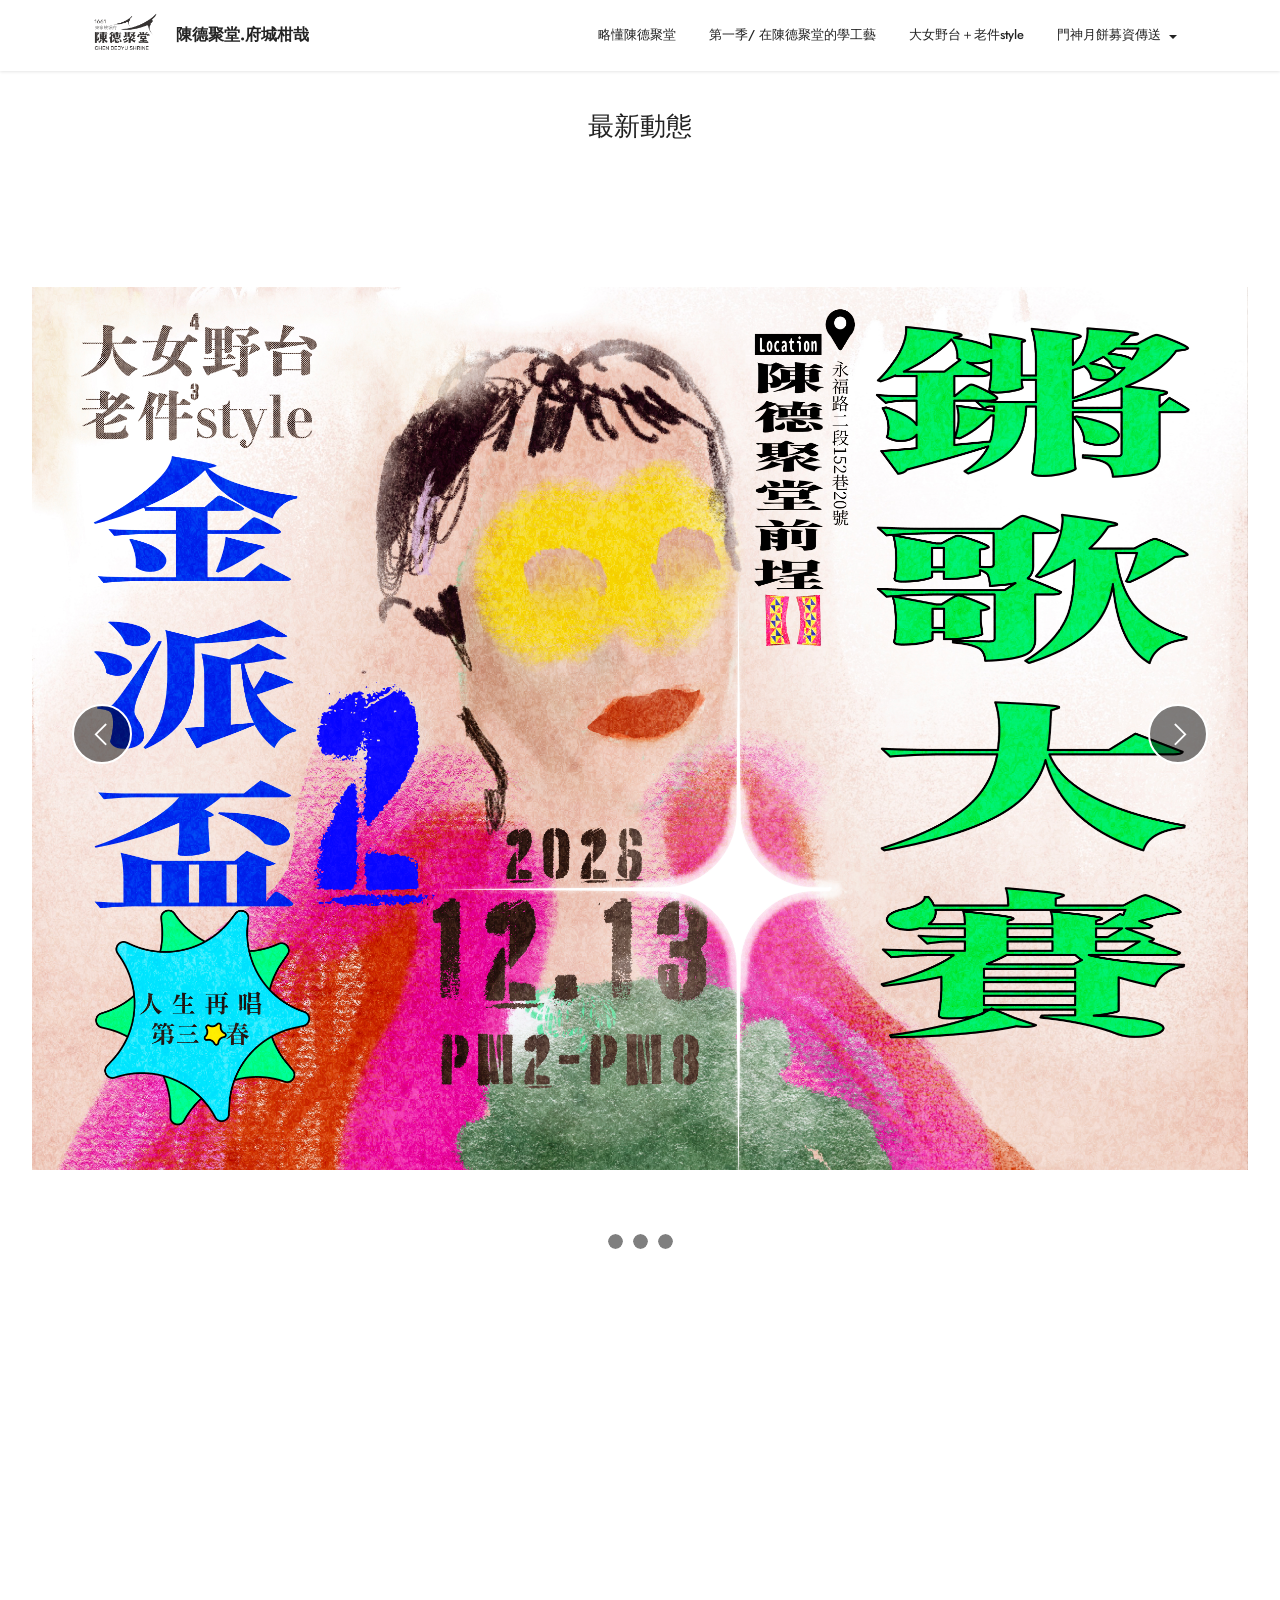
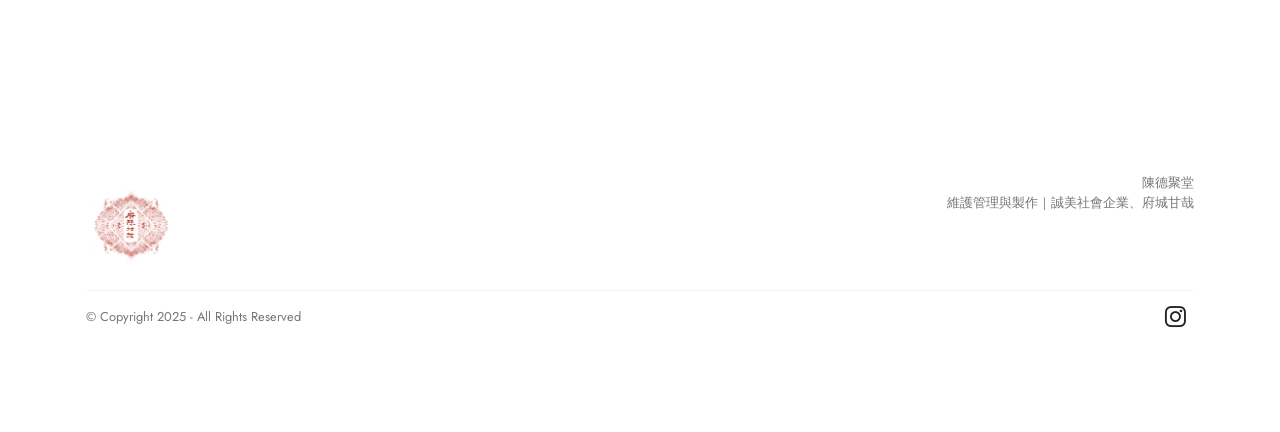
==== commit ecfaa5bf: "1120" ====
--- a/index.html
+++ b/index.html
@@ -11,6 +11,7 @@
   
   
   <title>陳德聚堂.府城柑哉</title>
+  <link rel="stylesheet" href="assets/web/assets/mobirise-icons2/mobirise2.css">
   <link rel="stylesheet" href="assets/bootstrap/css/bootstrap.min.css">
   <link rel="stylesheet" href="assets/bootstrap/css/bootstrap-grid.min.css">
   <link rel="stylesheet" href="assets/bootstrap/css/bootstrap-reboot.min.css">
@@ -30,7 +31,7 @@
 </head>
 <body>
   
-  <section data-bs-version="5.1" class="menu menu1 cid-uVkymdbyuO" once="menu" id="menu1-1c">
+  <section data-bs-version="5.1" class="menu menu1 cid-uVkymdbyuO" once="menu" id="menu1-1q">
     
 
     <nav class="navbar navbar-dropdown navbar-fixed-top navbar-expand-lg">
@@ -54,7 +55,7 @@
             <div class="collapse navbar-collapse" id="navbarSupportedContent">
                 <ul class="navbar-nav nav-dropdown nav-right" data-app-modern-menu="true"><li class="nav-item"><a class="nav-link link text-black text-primary display-4" href="mooncake.html#content1-10">略懂陳德聚堂</a></li>
                     
-                    <li class="nav-item"><a class="nav-link link text-black text-primary display-4" href="index.html#content5-i">第一季/ 在陳德聚堂的學工藝</a></li><li class="nav-item dropdown"><a class="nav-link link text-black text-primary dropdown-toggle show display-4" href="index.html#content5-i" data-toggle="dropdown-submenu" data-bs-toggle="dropdown" data-bs-auto-close="outside" aria-expanded="false">門神月餅募資傳送</a><div class="dropdown-menu show" aria-labelledby="dropdown-undefined" data-bs-popper="none"><a class="text-black text-primary dropdown-item display-4" href="mooncake.html#header3-c">產品資訊</a><div class="dropdown"><a class="text-black text-primary dropdown-item dropdown-toggle display-4" href="index.html#content5-i" data-toggle="dropdown-submenu" data-bs-toggle="dropdown" data-bs-auto-close="outside" aria-expanded="false">研發</a><div class="dropdown-menu dropdown-submenu" aria-labelledby="dropdown-undefined"><a class="text-black text-primary dropdown-item display-4" href="mooncake.html#header3-c">陳澤過的中秋是哪一種？</a><a class="text-black text-primary dropdown-item display-4" href="mooncake.html#gallery1-d">中秋搏餅的故事</a><a class="text-black text-primary dropdown-item show display-4" href="mooncake.html#header3-c">2026搏餅禮盒</a></div></div><a class="text-black text-primary dropdown-item display-4" href="mooncake.html#pricing2-13">募資方案</a><a class="text-black text-primary dropdown-item display-4" href="mooncake.html#content1-10">關於門神</a></div></li></ul>
+                    <li class="nav-item"><a class="nav-link link text-black text-primary display-4" href="learn2026.html#image3-1n">第一季/ 在陳德聚堂的學工藝</a></li><li class="nav-item"><a class="nav-link link text-black text-primary display-4" href="page5.html#top">大女野台＋老件style</a></li><li class="nav-item dropdown"><a class="nav-link link text-black text-primary dropdown-toggle display-4" href="index.html#content5-i" data-toggle="dropdown-submenu" data-bs-toggle="dropdown" data-bs-auto-close="outside" aria-expanded="false">門神月餅募資傳送</a><div class="dropdown-menu" aria-labelledby="dropdown-undefined"><a class="text-black text-primary dropdown-item display-4" href="mooncake.html#header3-c">產品資訊</a><div class="dropdown"><a class="text-black text-primary dropdown-item dropdown-toggle display-4" href="index.html#content5-i" data-toggle="dropdown-submenu" data-bs-toggle="dropdown" data-bs-auto-close="outside" aria-expanded="false">研發</a><div class="dropdown-menu dropdown-submenu" aria-labelledby="dropdown-undefined"><a class="text-black text-primary dropdown-item display-4" href="mooncake.html#header3-c">陳澤過的中秋是哪一種？</a><a class="text-black text-primary dropdown-item display-4" href="mooncake.html#gallery1-d">中秋搏餅的故事</a><a class="text-black text-primary dropdown-item show display-4" href="mooncake.html#header3-c">2026搏餅禮盒</a></div></div><a class="text-black text-primary dropdown-item display-4" href="mooncake.html#pricing2-13">募資方案</a><a class="text-black text-primary dropdown-item display-4" href="mooncake.html#content1-10">關於門神</a></div></li></ul>
                 
                 
             </div>
@@ -62,130 +63,78 @@
     </nav>
 </section>
 
-<section data-bs-version="5.1" class="image3 cid-v2sICRlEfE" id="image3-1n">
-    
-
-    
-
+<section data-bs-version="5.1" class="content4 cid-v2E22WiBit" id="content4-1y">
+    
+    
     <div class="container">
         <div class="row justify-content-center">
-            <div class="col-12 col-lg-12">
-                <div class="image-wrapper">
-                    <a href="index.html#image3-1n"><img src="assets/images/all2ai.png" alt=""></a>
+            <div class="title col-md-12 col-lg-12">
+                <h3 class="mbr-section-title mbr-fonts-style align-center mb-4 display-5">最新動態</h3>
+                
+                
+            </div>
+        </div>
+    </div>
+</section>
+
+<section data-bs-version="5.1" class="slider2 cid-v2y4rdYxvH" id="slider2-1t">
+    
+
+    
+    <div class="container-fluid">
+        <div class="row justify-content-center">
+            <div class="col-12 col-md-10 col-lg-12">
+                <div class="carousel slide" id="v319eU2Efg" data-ride="carousel" data-bs-ride="carousel" data-interval="5000" data-bs-interval="5000">
                     
-                </div>
-            </div>
-        </div>
-    </div>
-</section>
-
-<section data-bs-version="5.1" class="content4 cid-v2sJ10QS5E" id="content4-1o">
-    
-    
-    <div class="container">
-        <div class="row justify-content-center">
-            <div class="title col-md-12 col-lg-10">
-                <h3 class="mbr-section-title mbr-fonts-style align-center mb-4 display-5">
-                    <strong>在陳德聚堂的學工藝</strong></h3>
-                <h4 class="mbr-section-subtitle align-center mbr-fonts-style mb-4 display-4">「工藝」不只是技術的傳承，而是關於感覺、時間與生活方式的學問。<br><div>在陳德聚堂，我們以「學工藝」為名，邀請創作者、音樂人、設計師與藝術家，一同回到手的現場——去觸摸聲音的質地、感受器物的溫度、學習觀察與生活的連結。</div><div><br></div><div>這裡的學，不是制式的教與授，而是一種與古老建築共處的體驗。當陽光灑進屋簷、空氣帶著木香，我們在這個百年堂屋裡，重新練習「如何看」、「如何聽」、「如何感覺」——從樂器的聲響、土的捏塑、紙的紋理，到日常物件的修復與再造。</div><div><br></div><div>「在陳德聚堂的學工藝」是一場以五堂課構成的生活練習：</div><div>從川畑完之 × 小豬808 以音響理解「聲音的工藝」；</div><div>到黃榮文以陶土引導「觀察與手感」；</div><div>再到張美蓉老師、黃雉原老師帶領的創作實作與物件思考，</div><div>每一堂課都像是一個節氣的練習，讓人重新體會人與物的節奏。</div><div><br></div><div>相信，工藝不只是手的記憶，也是身體與時間之間的對話。</div><div>當學習發生於古蹟之中，工藝就不再只是技術，而是一種生活的態度，一種重新感受世界的方式。</div></h4>
-                
-            </div>
-        </div>
-    </div>
-</section>
-
-<section data-bs-version="5.1" class="gallery3 cid-v2sLG0dMp3" id="gallery3-1p">
-    
-    
-    <div class="container">
-        <div class="mbr-section-head">
-            <h4 class="mbr-section-title mbr-fonts-style align-center mb-0 display-5"><strong>第一季課程內容</strong></h4>
-            
-        </div>
-        <div class="row mt-4">
-            <div class="item features-image сol-12 col-md-6 col-lg-4">
-                <div class="item-wrapper">
-                    <div class="item-img">
-                        <img src="assets/images/fin-2.png" alt="" data-slide-to="0" data-bs-slide-to="0">
+                    <ol class="carousel-indicators">
+                        <li data-slide-to="0" data-bs-slide-to="0" class="active" data-target="#v319eU2Efg" data-bs-target="#v319eU2Efg"></li><li data-slide-to="1" data-bs-slide-to="1" class="" data-target="#v319eU2Efg" data-bs-target="#v319eU2Efg"></li>
+                        <li data-slide-to="2" data-bs-slide-to="2" data-target="#v319eU2Efg" data-bs-target="#v319eU2Efg"></li>
+                        
+                    </ol>
+                    <div class="carousel-inner">
+                        <div class="carousel-item slider-image item active">
+                            <div class="item-wrapper">
+                                
+                                
+                            <a href="page5.html#footer5-1v" target="false"></a><a href="index.html#slider2-1t" target="false"></a><a href="index.html#slider2-1t"><img class="d-block w-100" src="assets/images/04-.jpg" data-slide-to="0" data-bs-slide-to="0"></a></div>
+                        </div><div class="carousel-item slider-image item">
+                            <div class="item-wrapper">
+                                
+                                
+                            <a href="page5.html#footer5-1v" target="false"></a><a href="learn2026.html#image3-1n"><img class="d-block w-100" src="assets/images/all2ai.png" data-slide-to="1" data-bs-slide-to="1"></a></div>
+                        </div><div class="carousel-item slider-image item">
+                            <div class="item-wrapper">
+                                <img class="d-block w-100" src="assets/images/dsc02850-2.jpg" data-slide-to="2" data-bs-slide-to="2">
+                                
+                            </div>
+                        </div>
+                        
+                        
                     </div>
-                    <div class="item-content">
-                        <h5 class="item-title mbr-fonts-style display-5">
-                            <strong>如何讓你的吉他更好彈！</strong>
-                        </h5>
-                        <h6 class="item-subtitle mbr-fonts-style mt-1 display-7"><em>Truss Rod調整、Bridge弦高設定、換弦全攻略</em><div><em><br></em></div></h6>
-                        <p class="mbr-text mbr-fonts-style mt-3 display-4">天氣有乾燥的時候、有潮溼的時候、有悶熱的時候、有寒冷的時候。<br>面對不同的天氣條件，吉他的聲音都長得不一樣，一名專門的樂手如何學會因著環境不同來調整自己的樂器，時時刻刻保持最佳的演奏狀態...是看起很簡單的事情，但實際上是非常專門的工作。<br><br><br></p>
-                    </div>
-                    <div class="mbr-section-btn item-footer mt-2"><a href="index.html#top" class="btn btn-primary item-btn display-7" target="_blank">更多內容</a></div>
-                </div>
-            </div>
-            <div class="item features-image сol-12 col-md-6 col-lg-4">
-                <div class="item-wrapper">
-                    <div class="item-img">
-                        <img src="assets/images/fin-1.png" alt="" data-slide-to="1" data-bs-slide-to="1">
-                    </div>
-                    <div class="item-content">
-                        <h5 class="item-title mbr-fonts-style display-5">
-                            <strong>如何讓你的吉他更好聽！</strong>
-                        </h5>
-                        <h6 class="item-subtitle mbr-fonts-style mt-1 display-7"><em>拾音器設定 × Amp、破音設定關鍵</em><div><em><br></em></div></h6>
-                        <p class="mbr-text mbr-fonts-style mt-3 display-4">臺南的樂器行比便利商店多，在臺灣那麼多人喜歡樂器（完之老師的觀察）。但是對於一把琴的聲音是否好聽，可能會比較不知道如何辨別。<br>那麼，在對樂器的理解上若是要更加深刻（既然大家那麼愛買樂器的話），學會聽懂琴音的表現、學習識別一把好琴與彈好一種樂器，深化樂手的音感判斷技巧，是非常重要的專業知識。<br></p>
-                    </div>
-                    <div class="mbr-section-btn item-footer mt-2"><a href="index.html#top" class="btn btn-primary item-btn display-7" target="_blank">更多內容</a></div>
-                </div>
-            </div>
-            <div class="item features-image сol-12 col-md-6 col-lg-4">
-                <div class="item-wrapper">
-                    <div class="item-img">
-                        <img src="assets/images/20260228fin-2.png" alt="" data-slide-to="2" data-bs-slide-to="2">
-                    </div>
-                    <div class="item-content">
-                        <h5 class="item-title mbr-fonts-style display-5">
-                            <strong>捏捏古蹟的樣子，<br>捏捏自己的樣子</strong>
-                        </h5>
-                        <h6 class="item-subtitle mbr-fonts-style mt-1 display-7">
-                            <em>學會觀察環境、也學會觀察自己。</em>
-                        </h6>
-                        <p class="mbr-text mbr-fonts-style mt-3 display-4">人們在古蹟裡會變成不同的樣子，一座古老的房子也有好多的樣子，天氣好的時候、天氣不好的時候，我們可以學會觀察環境、也學會觀察自己。並且完成一件作品。<br></p>
-                    </div>
-                    <div class="mbr-section-btn item-footer mt-2"><a href="index.html#image3-1n" class="btn btn-primary item-btn display-7" target="_blank">更多內容</a></div>
-                </div>
-            </div>
-            <div class="item features-image сol-12 col-md-6 col-lg-4">
-                <div class="item-wrapper">
-                    <div class="item-img">
-                        <img src="assets/images/20260228fin-1.png" alt="" title="" data-slide-to="3" data-bs-slide-to="3">
-                    </div>
-                    <div class="item-content">
-                        <h5 class="item-title mbr-fonts-style display-5">
-                            <strong>廟宇傳統彩繪習作</strong>
-                        </h5>
-                        <h6 class="item-subtitle mbr-fonts-style mt-1 display-7">
-                            <em>廟宇傳統彩繪迷人之所在，.....</em></h6>
-                        <p class="mbr-text mbr-fonts-style mt-3 display-4">對於廟宇藝術有興趣的學員。<br>課程內容包括廟宇彩繪技巧以及實際操作，<br>最後可以在木板上進行實作，讓學員親自體驗。<br></p>
-                    </div>
-                    <div class="mbr-section-btn item-footer mt-2"><a href="index.html#image3-1n" class="btn btn-primary item-btn display-7" target="_blank">更多內容</a></div>
-                </div>
-            </div><div class="item features-image сol-12 col-md-6 col-lg-4">
-                <div class="item-wrapper">
-                    <div class="item-img">
-                        <img src="assets/images/20260228-1113.png" alt="" title="" data-slide-to="4" data-bs-slide-to="4">
-                    </div>
-                    <div class="item-content">
-                        <h5 class="item-title mbr-fonts-style display-5">
-                            <strong>陳德聚堂的白灰濕壁畫及</strong><br><strong>試作體驗</strong>
-                        </h5>
-                        <h6 class="item-subtitle mbr-fonts-style mt-1 display-7">
-                            <em>理解壁畫在一座古蹟裡的意義.....</em></h6>
-                        <p class="mbr-text mbr-fonts-style mt-3 display-4">「濕壁畫是結合泥作與繪畫的工法，兩位匠師必須相互搭配、抓準時間，趁灰壁未全乾時畫好。本課程講解陳德聚堂的濕壁畫作法，並邀請學員一同體驗濕壁畫技術」<br></p>
-                    </div>
-                    <div class="mbr-section-btn item-footer mt-2"><a href="index.html#content4-1o" class="btn btn-primary item-btn display-7" target="_blank">更多內容</a></div>
-                </div>
-            </div>
-        </div>
-    </div>
-</section>
-
-<section data-bs-version="5.1" class="footer5 cid-uVlg2sDnrU" once="footers" id="footer5-1d">
+                    <a class="carousel-control carousel-control-prev" role="button" data-slide="prev" data-bs-slide="prev" href="#v319eU2Efg">
+                        <span class="mobi-mbri mobi-mbri-arrow-prev" aria-hidden="true"></span>
+                        <span class="sr-only visually-hidden">Previous</span>
+                    </a>
+                    <a class="carousel-control carousel-control-next" role="button" data-slide="next" data-bs-slide="next" href="#v319eU2Efg">
+                        <span class="mobi-mbri mobi-mbri-arrow-next" aria-hidden="true"></span>
+                        <span class="sr-only visually-hidden">Next</span>
+                    </a>
+                </div>
+            </div>
+        </div>
+    </div>
+</section>
+
+<section data-bs-version="5.1" class="map2 cid-v2DZYOr00L" id="map2-1x">
+    
+    
+    <div>
+        
+        <div class="google-map"><iframe frameborder="0" style="border:0" src="https://www.google.com/maps/embed/v1/place?key=AIzaSyAtXm0x23nRCgazjDV2Kl3GTHRP411ougQ&amp;q=台南市中西區永福路二段152巷20號" allowfullscreen=""></iframe></div>
+    </div>
+</section>
+
+<section data-bs-version="5.1" class="footer5 cid-uVlg2sDnrU" once="footers" id="footer5-1r">
 
     
 
@@ -201,7 +150,7 @@
                 </div>
             </div>
             <div class="col-11 col-6">
-                <p class="mbr-text align-right links mbr-fonts-style display-4">主辦單位｜陳德聚堂<br>執行單位｜誠美社會企業、府城甘哉<br>進駐藝術家｜臺南市導覽協會、蓬萊齋工作室、川畑完之、引風堂種子創作、原本藝術<br></p>
+                <p class="mbr-text align-right links mbr-fonts-style display-4">陳德聚堂<br>維護管理與製作｜誠美社會企業、府城甘哉</p>
             </div>
         </div>
         <!-- <div class="media-container-row">
@@ -215,8 +164,7 @@
             <div class="media-container-row">
                 <div class="col-md-6 copyright">
                     <p class="mbr-text mbr-fonts-style display-4">
-                        © Copyright 2025 - All Rights Reserved
-                    </p>
+                        © Copyright 2025 - All Rights Reserved&nbsp;&nbsp;</p>
                 </div>
                 <div class="col-md-6">
                     <div class="social-list align-right">
--- a/assets/web/assets/mobirise-icons2/mobirise2.css
+++ b/assets/web/assets/mobirise-icons2/mobirise2.css
@@ -0,0 +1,498 @@
+@font-face {
+  font-family: 'Moririse2';
+  font-display: swap;
+  src:  url('mobirise2.eot?f2bix4');
+  src:  url('mobirise2.eot?f2bix4#iefix') format('embedded-opentype'),
+    url('mobirise2.ttf?f2bix4') format('truetype'),
+    url('mobirise2.woff?f2bix4') format('woff'),
+    url('mobirise2.svg?f2bix4#mobirise2') format('svg');
+  font-weight: normal;
+  font-style: normal;
+}
+
+[class^="mobi-"], [class*=" mobi-"] {
+  /* use !important to prevent issues with browser extensions that change fonts */
+  font-family: 'Moririse2' !important;
+  speak: none;
+  font-style: normal;
+  font-weight: normal;
+  font-variant: normal;
+  text-transform: none;
+  line-height: 1;
+
+  /* Better Font Rendering =========== */
+  -webkit-font-smoothing: antialiased;
+  -moz-osx-font-smoothing: grayscale;
+}
+
+.mobi-mbri-add-submenu:before {
+  content: "\e900";
+}
+.mobi-mbri-alert:before {
+  content: "\e901";
+}
+.mobi-mbri-align-center:before {
+  content: "\e902";
+}
+.mobi-mbri-align-justify:before {
+  content: "\e903";
+}
+.mobi-mbri-align-left:before {
+  content: "\e904";
+}
+.mobi-mbri-align-right:before {
+  content: "\e905";
+}
+.mobi-mbri-android:before {
+  content: "\e906";
+}
+.mobi-mbri-apple:before {
+  content: "\e907";
+}
+.mobi-mbri-arrow-down:before {
+  content: "\e908";
+}
+.mobi-mbri-arrow-next:before {
+  content: "\e909";
+}
+.mobi-mbri-arrow-prev:before {
+  content: "\e90a";
+}
+.mobi-mbri-arrow-up:before {
+  content: "\e90b";
+}
+.mobi-mbri-bold:before {
+  content: "\e90c";
+}
+.mobi-mbri-bookmark:before {
+  content: "\e90d";
+}
+.mobi-mbri-bootstrap:before {
+  content: "\e90e";
+}
+.mobi-mbri-briefcase:before {
+  content: "\e90f";
+}
+.mobi-mbri-browse:before {
+  content: "\e910";
+}
+.mobi-mbri-bulleted-list:before {
+  content: "\e911";
+}
+.mobi-mbri-calendar:before {
+  content: "\e912";
+}
+.mobi-mbri-camera:before {
+  content: "\e913";
+}
+.mobi-mbri-cart-add:before {
+  content: "\e914";
+}
+.mobi-mbri-cart-full:before {
+  content: "\e915";
+}
+.mobi-mbri-cash:before {
+  content: "\e916";
+}
+.mobi-mbri-change-style:before {
+  content: "\e917";
+}
+.mobi-mbri-chat:before {
+  content: "\e918";
+}
+.mobi-mbri-clock:before {
+  content: "\e919";
+}
+.mobi-mbri-close:before {
+  content: "\e91a";
+}
+.mobi-mbri-cloud:before {
+  content: "\e91b";
+}
+.mobi-mbri-code:before {
+  content: "\e91c";
+}
+.mobi-mbri-contact-form:before {
+  content: "\e91d";
+}
+.mobi-mbri-credit-card:before {
+  content: "\e91e";
+}
+.mobi-mbri-cursor-click:before {
+  content: "\e91f";
+}
+.mobi-mbri-cust-feedback:before {
+  content: "\e920";
+}
+.mobi-mbri-database:before {
+  content: "\e921";
+}
+.mobi-mbri-delivery:before {
+  content: "\e922";
+}
+.mobi-mbri-desktop:before {
+  content: "\e923";
+}
+.mobi-mbri-devices:before {
+  content: "\e924";
+}
+.mobi-mbri-down:before {
+  content: "\e925";
+}
+.mobi-mbri-download-2:before {
+  content: "\e926";
+}
+.mobi-mbri-download:before {
+  content: "\e927";
+}
+.mobi-mbri-drag-n-drop-2:before {
+  content: "\e928";
+}
+.mobi-mbri-drag-n-drop:before {
+  content: "\e929";
+}
+.mobi-mbri-edit-2:before {
+  content: "\e92a";
+}
+.mobi-mbri-edit:before {
+  content: "\e92b";
+}
+.mobi-mbri-error:before {
+  content: "\e92c";
+}
+.mobi-mbri-extension:before {
+  content: "\e92d";
+}
+.mobi-mbri-features:before {
+  content: "\e92e";
+}
+.mobi-mbri-file:before {
+  content: "\e92f";
+}
+.mobi-mbri-flag:before {
+  content: "\e930";
+}
+.mobi-mbri-folder:before {
+  content: "\e931";
+}
+.mobi-mbri-gift:before {
+  content: "\e932";
+}
+.mobi-mbri-github:before {
+  content: "\e933";
+}
+.mobi-mbri-globe-2:before {
+  content: "\e934";
+}
+.mobi-mbri-globe:before {
+  content: "\e935";
+}
+.mobi-mbri-growing-chart:before {
+  content: "\e936";
+}
+.mobi-mbri-hearth:before {
+  content: "\e937";
+}
+.mobi-mbri-help:before {
+  content: "\e938";
+}
+.mobi-mbri-home:before {
+  content: "\e939";
+}
+.mobi-mbri-hot-cup:before {
+  content: "\e93a";
+}
+.mobi-mbri-idea:before {
+  content: "\e93b";
+}
+.mobi-mbri-image-gallery:before {
+  content: "\e93c";
+}
+.mobi-mbri-image-slider:before {
+  content: "\e93d";
+}
+.mobi-mbri-info:before {
+  content: "\e93e";
+}
+.mobi-mbri-italic:before {
+  content: "\e93f";
+}
+.mobi-mbri-key:before {
+  content: "\e940";
+}
+.mobi-mbri-laptop:before {
+  content: "\e941";
+}
+.mobi-mbri-layers:before {
+  content: "\e942";
+}
+.mobi-mbri-left-right:before {
+  content: "\e943";
+}
+.mobi-mbri-left:before {
+  content: "\e944";
+}
+.mobi-mbri-letter:before {
+  content: "\e945";
+}
+.mobi-mbri-like:before {
+  content: "\e946";
+}
+.mobi-mbri-link:before {
+  content: "\e947";
+}
+.mobi-mbri-lock:before {
+  content: "\e948";
+}
+.mobi-mbri-login:before {
+  content: "\e949";
+}
+.mobi-mbri-logout:before {
+  content: "\e94a";
+}
+.mobi-mbri-magic-stick:before {
+  content: "\e94b";
+}
+.mobi-mbri-map-pin:before {
+  content: "\e94c";
+}
+.mobi-mbri-menu:before {
+  content: "\e94d";
+}
+.mobi-mbri-mobile-2:before {
+  content: "\e94e";
+}
+.mobi-mbri-mobile-horizontal:before {
+  content: "\e94f";
+}
+.mobi-mbri-mobile:before {
+  content: "\e950";
+}
+.mobi-mbri-mobirise:before {
+  content: "\e951";
+}
+.mobi-mbri-more-horizontal:before {
+  content: "\e952";
+}
+.mobi-mbri-more-vertical:before {
+  content: "\e953";
+}
+.mobi-mbri-music:before {
+  content: "\e954";
+}
+.mobi-mbri-new-file:before {
+  content: "\e955";
+}
+.mobi-mbri-numbered-list:before {
+  content: "\e956";
+}
+.mobi-mbri-opened-folder:before {
+  content: "\e957";
+}
+.mobi-mbri-pages:before {
+  content: "\e958";
+}
+.mobi-mbri-paper-plane:before {
+  content: "\e959";
+}
+.mobi-mbri-paperclip:before {
+  content: "\e95a";
+}
+.mobi-mbri-phone:before {
+  content: "\e95b";
+}
+.mobi-mbri-photo:before {
+  content: "\e95c";
+}
+.mobi-mbri-photos:before {
+  content: "\e95d";
+}
+.mobi-mbri-pin:before {
+  content: "\e95e";
+}
+.mobi-mbri-play:before {
+  content: "\e95f";
+}
+.mobi-mbri-plus:before {
+  content: "\e960";
+}
+.mobi-mbri-preview:before {
+  content: "\e961";
+}
+.mobi-mbri-print:before {
+  content: "\e962";
+}
+.mobi-mbri-protect:before {
+  content: "\e963";
+}
+.mobi-mbri-question:before {
+  content: "\e964";
+}
+.mobi-mbri-quote-left:before {
+  content: "\e965";
+}
+.mobi-mbri-quote-right:before {
+  content: "\e966";
+}
+.mobi-mbri-redo:before {
+  content: "\e967";
+}
+.mobi-mbri-refresh:before {
+  content: "\e968";
+}
+.mobi-mbri-responsive-2:before {
+  content: "\e969";
+}
+.mobi-mbri-responsive:before {
+  content: "\e96a";
+}
+.mobi-mbri-right:before {
+  content: "\e96b";
+}
+.mobi-mbri-rocket:before {
+  content: "\e96c";
+}
+.mobi-mbri-sad-face:before {
+  content: "\e96d";
+}
+.mobi-mbri-sale:before {
+  content: "\e96e";
+}
+.mobi-mbri-save:before {
+  content: "\e96f";
+}
+.mobi-mbri-search:before {
+  content: "\e970";
+}
+.mobi-mbri-setting-2:before {
+  content: "\e971";
+}
+.mobi-mbri-setting-3:before {
+  content: "\e972";
+}
+.mobi-mbri-setting:before {
+  content: "\e973";
+}
+.mobi-mbri-share:before {
+  content: "\e974";
+}
+.mobi-mbri-shopping-bag:before {
+  content: "\e975";
+}
+.mobi-mbri-shopping-basket:before {
+  content: "\e976";
+}
+.mobi-mbri-shopping-cart:before {
+  content: "\e977";
+}
+.mobi-mbri-sites:before {
+  content: "\e978";
+}
+.mobi-mbri-smile-face:before {
+  content: "\e979";
+}
+.mobi-mbri-speed:before {
+  content: "\e97a";
+}
+.mobi-mbri-star:before {
+  content: "\e97b";
+}
+.mobi-mbri-success:before {
+  content: "\e97c";
+}
+.mobi-mbri-sun:before {
+  content: "\e97d";
+}
+.mobi-mbri-sun2:before {
+  content: "\e97e";
+}
+.mobi-mbri-tablet-vertical:before {
+  content: "\e97f";
+}
+.mobi-mbri-tablet:before {
+  content: "\e980";
+}
+.mobi-mbri-target:before {
+  content: "\e981";
+}
+.mobi-mbri-timer:before {
+  content: "\e982";
+}
+.mobi-mbri-to-ftp:before {
+  content: "\e983";
+}
+.mobi-mbri-to-local-drive:before {
+  content: "\e984";
+}
+.mobi-mbri-touch-swipe:before {
+  content: "\e985";
+}
+.mobi-mbri-touch:before {
+  content: "\e986";
+}
+.mobi-mbri-trash:before {
+  content: "\e987";
+}
+.mobi-mbri-underline:before {
+  content: "\e988";
+}
+.mobi-mbri-undo:before {
+  content: "\e989";
+}
+.mobi-mbri-unlink:before {
+  content: "\e98a";
+}
+.mobi-mbri-unlock:before {
+  content: "\e98b";
+}
+.mobi-mbri-up-down:before {
+  content: "\e98c";
+}
+.mobi-mbri-up:before {
+  content: "\e98d";
+}
+.mobi-mbri-update:before {
+  content: "\e98e";
+}
+.mobi-mbri-upload-2:before {
+  content: "\e98f";
+}
+.mobi-mbri-upload:before {
+  content: "\e990";
+}
+.mobi-mbri-user-2:before {
+  content: "\e991";
+}
+.mobi-mbri-user:before {
+  content: "\e992";
+}
+.mobi-mbri-users:before {
+  content: "\e993";
+}
+.mobi-mbri-video-play:before {
+  content: "\e994";
+}
+.mobi-mbri-video:before {
+  content: "\e995";
+}
+.mobi-mbri-watch:before {
+  content: "\e996";
+}
+.mobi-mbri-website-theme-2:before {
+  content: "\e997";
+}
+.mobi-mbri-website-theme:before {
+  content: "\e998";
+}
+.mobi-mbri-wifi:before {
+  content: "\e999";
+}
+.mobi-mbri-windows:before {
+  content: "\e99a";
+}
+.mobi-mbri-zoom-in:before {
+  content: "\e99b";
+}
+.mobi-mbri-zoom-out:before {
+  content: "\e99c";
+}
--- a/assets/mobirise/css/mbr-additional.css
+++ b/assets/mobirise/css/mbr-additional.css
@@ -2815,6 +2815,11 @@
 .cid-v2sLG0dMp3 .item-subtitle {
   text-align: left;
 }
+.cid-v2y5quKER3 {
+  padding-top: 5rem;
+  padding-bottom: 5rem;
+  background-color: #ffffff;
+}
 .cid-uVlg2sDnrU {
   padding-top: 15px;
   padding-bottom: 90px;
@@ -2880,3 +2885,1013 @@
 .cid-uVlg2sDnrU .copyright > p {
   text-align: left;
 }
+.cid-uVkymdbyuO {
+  z-index: 1000;
+  width: 100%;
+  position: relative;
+  min-height: 60px;
+}
+.cid-uVkymdbyuO nav.navbar {
+  position: fixed;
+}
+.cid-uVkymdbyuO .dropdown-item:before {
+  font-family: Moririse2 !important;
+  content: "\e966";
+  display: inline-block;
+  width: 0;
+  position: absolute;
+  left: 1rem;
+  top: 0.5rem;
+  margin-right: 0.5rem;
+  line-height: 1;
+  font-size: inherit;
+  vertical-align: middle;
+  text-align: center;
+  overflow: hidden;
+  transform: scale(0, 1);
+  transition: all 0.25s ease-in-out;
+}
+.cid-uVkymdbyuO .dropdown-menu {
+  padding: 0;
+  border-radius: 4px;
+  box-shadow: 0 1px 3px 0 rgba(0, 0, 0, 0.1);
+}
+.cid-uVkymdbyuO .dropdown-item {
+  border-bottom: 1px solid #e6e6e6;
+}
+.cid-uVkymdbyuO .dropdown-item:hover,
+.cid-uVkymdbyuO .dropdown-item:focus {
+  background: #9f8420 !important;
+  color: white !important;
+}
+.cid-uVkymdbyuO .dropdown-item:hover span {
+  color: white;
+}
+.cid-uVkymdbyuO .dropdown-item:first-child {
+  border-top-left-radius: 4px;
+  border-top-right-radius: 4px;
+}
+.cid-uVkymdbyuO .dropdown-item:last-child {
+  border-bottom: none;
+  border-bottom-left-radius: 4px;
+  border-bottom-right-radius: 4px;
+}
+.cid-uVkymdbyuO .nav-dropdown .link {
+  padding: 0 0.3em !important;
+  margin: 0.667em 1em !important;
+}
+.cid-uVkymdbyuO .nav-dropdown .link.dropdown-toggle::after {
+  margin-left: 0.5rem;
+  margin-top: 0.2rem;
+}
+.cid-uVkymdbyuO .nav-link {
+  position: relative;
+}
+.cid-uVkymdbyuO .container {
+  display: flex;
+  margin: auto;
+}
+@media (min-width: 992px) {
+  .cid-uVkymdbyuO .container {
+    flex-wrap: nowrap;
+  }
+}
+.cid-uVkymdbyuO .iconfont-wrapper {
+  color: #000000 !important;
+  font-size: 1.5rem;
+  padding-right: 0.5rem;
+}
+.cid-uVkymdbyuO .dropdown-menu,
+.cid-uVkymdbyuO .navbar.opened {
+  background: #ffffff !important;
+}
+.cid-uVkymdbyuO .nav-item:focus,
+.cid-uVkymdbyuO .nav-link:focus {
+  outline: none;
+}
+.cid-uVkymdbyuO .dropdown .dropdown-menu .dropdown-item {
+  width: auto;
+  transition: all 0.25s ease-in-out;
+}
+.cid-uVkymdbyuO .dropdown .dropdown-menu .dropdown-item::after {
+  right: 0.5rem;
+}
+.cid-uVkymdbyuO .dropdown .dropdown-menu .dropdown-item .mbr-iconfont {
+  margin-right: 0.5rem;
+  vertical-align: sub;
+}
+.cid-uVkymdbyuO .dropdown .dropdown-menu .dropdown-item .mbr-iconfont:before {
+  display: inline-block;
+  transform: scale(1, 1);
+  transition: all 0.25s ease-in-out;
+}
+.cid-uVkymdbyuO .collapsed .dropdown-menu .dropdown-item:before {
+  display: none;
+}
+.cid-uVkymdbyuO .collapsed .dropdown .dropdown-menu .dropdown-item {
+  padding: 0.235em 1.5em 0.235em 1.5em !important;
+  transition: none;
+  margin: 0 !important;
+}
+.cid-uVkymdbyuO .navbar {
+  min-height: 70px;
+  transition: all 0.3s;
+  border-bottom: 1px solid transparent;
+  box-shadow: 0 1px 3px 0 rgba(0, 0, 0, 0.1);
+  background: #ffffff;
+}
+.cid-uVkymdbyuO .navbar.opened {
+  transition: all 0.3s;
+}
+.cid-uVkymdbyuO .navbar .dropdown-item {
+  padding: 0.5rem 1.8rem;
+}
+.cid-uVkymdbyuO .navbar .navbar-logo img {
+  width: auto;
+}
+.cid-uVkymdbyuO .navbar .navbar-collapse {
+  justify-content: flex-end;
+  z-index: 1;
+}
+.cid-uVkymdbyuO .navbar.collapsed {
+  justify-content: center;
+}
+.cid-uVkymdbyuO .navbar.collapsed .nav-item .nav-link::before {
+  display: none;
+}
+.cid-uVkymdbyuO .navbar.collapsed.opened .dropdown-menu {
+  top: 0;
+}
+@media (min-width: 992px) {
+  .cid-uVkymdbyuO .navbar.collapsed.opened:not(.navbar-short) .navbar-collapse {
+    max-height: calc(98.5vh - 3rem);
+  }
+}
+.cid-uVkymdbyuO .navbar.collapsed .dropdown-menu .dropdown-submenu {
+  left: 0 !important;
+}
+.cid-uVkymdbyuO .navbar.collapsed .dropdown-menu .dropdown-item:after {
+  right: auto;
+}
+.cid-uVkymdbyuO .navbar.collapsed .dropdown-menu .dropdown-toggle[data-toggle="dropdown-submenu"]:after {
+  margin-left: 0.5rem;
+  margin-top: 0.2rem;
+  border-top: 0.35em solid;
+  border-right: 0.35em solid transparent;
+  border-left: 0.35em solid transparent;
+  border-bottom: 0;
+  top: 41%;
+}
+.cid-uVkymdbyuO .navbar.collapsed ul.navbar-nav li {
+  margin: auto;
+}
+.cid-uVkymdbyuO .navbar.collapsed .dropdown-menu .dropdown-item {
+  padding: 0.25rem 1.5rem;
+  text-align: center;
+}
+.cid-uVkymdbyuO .navbar.collapsed .icons-menu {
+  padding-left: 0;
+  padding-right: 0;
+  padding-top: 0.5rem;
+  padding-bottom: 0.5rem;
+}
+@media (max-width: 991px) {
+  .cid-uVkymdbyuO .navbar .nav-item .nav-link::before {
+    display: none;
+  }
+  .cid-uVkymdbyuO .navbar.opened .dropdown-menu {
+    top: 0;
+  }
+  .cid-uVkymdbyuO .navbar .dropdown-menu .dropdown-submenu {
+    left: 0 !important;
+  }
+  .cid-uVkymdbyuO .navbar .dropdown-menu .dropdown-item:after {
+    right: auto;
+  }
+  .cid-uVkymdbyuO .navbar .dropdown-menu .dropdown-toggle[data-toggle="dropdown-submenu"]:after {
+    margin-left: 0.5rem;
+    margin-top: 0.2rem;
+    border-top: 0.35em solid;
+    border-right: 0.35em solid transparent;
+    border-left: 0.35em solid transparent;
+    border-bottom: 0;
+    top: 40%;
+  }
+  .cid-uVkymdbyuO .navbar .navbar-logo img {
+    height: 3rem !important;
+  }
+  .cid-uVkymdbyuO .navbar ul.navbar-nav li {
+    margin: auto;
+  }
+  .cid-uVkymdbyuO .navbar .dropdown-menu .dropdown-item {
+    padding: 0.25rem 1.5rem !important;
+    text-align: center;
+  }
+  .cid-uVkymdbyuO .navbar .navbar-brand {
+    flex-shrink: initial;
+    flex-basis: auto;
+    word-break: break-word;
+    padding-right: 2rem;
+  }
+  .cid-uVkymdbyuO .navbar .navbar-toggler {
+    flex-basis: auto;
+  }
+  .cid-uVkymdbyuO .navbar .icons-menu {
+    padding-left: 0;
+    padding-top: 0.5rem;
+    padding-bottom: 0.5rem;
+  }
+}
+.cid-uVkymdbyuO .navbar.navbar-short {
+  min-height: 60px;
+}
+.cid-uVkymdbyuO .navbar.navbar-short .navbar-logo img {
+  height: 2.5rem !important;
+}
+.cid-uVkymdbyuO .navbar.navbar-short .navbar-brand {
+  min-height: 60px;
+  padding: 0;
+}
+.cid-uVkymdbyuO .navbar-brand {
+  min-height: 70px;
+  flex-shrink: 0;
+  align-items: center;
+  margin-right: 0;
+  padding: 10px 0;
+  transition: all 0.3s;
+  word-break: break-word;
+  z-index: 1;
+}
+.cid-uVkymdbyuO .navbar-brand .navbar-caption {
+  line-height: inherit !important;
+}
+.cid-uVkymdbyuO .navbar-brand .navbar-logo a {
+  outline: none;
+}
+.cid-uVkymdbyuO .dropdown-item.active,
+.cid-uVkymdbyuO .dropdown-item:active {
+  background-color: transparent;
+}
+.cid-uVkymdbyuO .navbar-expand-lg .navbar-nav .nav-link {
+  padding: 0;
+}
+.cid-uVkymdbyuO .nav-dropdown .link.dropdown-toggle {
+  margin-right: 1.667em;
+}
+.cid-uVkymdbyuO .nav-dropdown .link.dropdown-toggle[aria-expanded="true"] {
+  margin-right: 0;
+  padding: 0.667em 1.667em;
+}
+.cid-uVkymdbyuO .navbar.navbar-expand-lg .dropdown .dropdown-menu {
+  background: #ffffff;
+}
+.cid-uVkymdbyuO .navbar.navbar-expand-lg .dropdown .dropdown-menu .dropdown-submenu {
+  margin: 0;
+  left: 100%;
+}
+.cid-uVkymdbyuO .navbar .dropdown.open > .dropdown-menu {
+  display: block;
+}
+.cid-uVkymdbyuO ul.navbar-nav {
+  flex-wrap: wrap;
+}
+.cid-uVkymdbyuO .navbar-buttons {
+  text-align: center;
+  min-width: 170px;
+}
+.cid-uVkymdbyuO button.navbar-toggler {
+  outline: none;
+  width: 31px;
+  height: 20px;
+  cursor: pointer;
+  transition: all 0.2s;
+  position: relative;
+  align-self: center;
+}
+.cid-uVkymdbyuO button.navbar-toggler .hamburger span {
+  position: absolute;
+  right: 0;
+  width: 30px;
+  height: 2px;
+  border-right: 5px;
+  background-color: #000000;
+}
+.cid-uVkymdbyuO button.navbar-toggler .hamburger span:nth-child(1) {
+  top: 0;
+  transition: all 0.2s;
+}
+.cid-uVkymdbyuO button.navbar-toggler .hamburger span:nth-child(2) {
+  top: 8px;
+  transition: all 0.15s;
+}
+.cid-uVkymdbyuO button.navbar-toggler .hamburger span:nth-child(3) {
+  top: 8px;
+  transition: all 0.15s;
+}
+.cid-uVkymdbyuO button.navbar-toggler .hamburger span:nth-child(4) {
+  top: 16px;
+  transition: all 0.2s;
+}
+.cid-uVkymdbyuO nav.opened .hamburger span:nth-child(1) {
+  top: 8px;
+  width: 0;
+  opacity: 0;
+  right: 50%;
+  transition: all 0.2s;
+}
+.cid-uVkymdbyuO nav.opened .hamburger span:nth-child(2) {
+  transform: rotate(45deg);
+  transition: all 0.25s;
+}
+.cid-uVkymdbyuO nav.opened .hamburger span:nth-child(3) {
+  transform: rotate(-45deg);
+  transition: all 0.25s;
+}
+.cid-uVkymdbyuO nav.opened .hamburger span:nth-child(4) {
+  top: 8px;
+  width: 0;
+  opacity: 0;
+  right: 50%;
+  transition: all 0.2s;
+}
+.cid-uVkymdbyuO .navbar-dropdown {
+  padding: 0 1rem;
+  position: fixed;
+}
+.cid-uVkymdbyuO a.nav-link {
+  display: flex;
+  align-items: center;
+  justify-content: center;
+}
+.cid-uVkymdbyuO .icons-menu {
+  flex-wrap: nowrap;
+  display: flex;
+  justify-content: center;
+  padding-left: 1rem;
+  padding-right: 1rem;
+  padding-top: 0.3rem;
+  text-align: center;
+}
+@media screen and (-ms-high-contrast: active), (-ms-high-contrast: none) {
+  .cid-uVkymdbyuO .navbar {
+    height: 70px;
+  }
+  .cid-uVkymdbyuO .navbar.opened {
+    height: auto;
+  }
+  .cid-uVkymdbyuO .nav-item .nav-link:hover::before {
+    width: 175%;
+    max-width: calc(100% + 2rem);
+    left: -1rem;
+  }
+}
+.cid-v2E22WiBit {
+  padding-top: 3rem;
+  padding-bottom: 0rem;
+  background-color: #ffffff;
+}
+.cid-v2y4rdYxvH {
+  padding-top: 0rem;
+  padding-bottom: 0rem;
+  background-color: #ffffff;
+}
+@media (min-width: 992px) {
+  .cid-v2y4rdYxvH .carousel {
+    min-height: 1100px;
+  }
+  .cid-v2y4rdYxvH .carousel img {
+    max-height: 1100px;
+    object-fit: contain;
+  }
+}
+@media (max-width: 991px) and (min-width: 768px) {
+  .cid-v2y4rdYxvH .carousel {
+    min-height: 715px;
+  }
+  .cid-v2y4rdYxvH .carousel img {
+    max-height: 715px;
+    object-fit: contain;
+  }
+}
+@media (max-width: 767px) {
+  .cid-v2y4rdYxvH .carousel {
+    min-height: 605px;
+  }
+  .cid-v2y4rdYxvH .carousel img {
+    max-height: 605px;
+    object-fit: contain;
+  }
+  .cid-v2y4rdYxvH .container .carousel-control {
+    margin-bottom: 0;
+  }
+  .cid-v2y4rdYxvH .content-slider-wrap {
+    width: 100% !important;
+  }
+}
+.cid-v2y4rdYxvH .carousel,
+.cid-v2y4rdYxvH .carousel-inner {
+  display: flex;
+  align-items: center;
+}
+.cid-v2y4rdYxvH .item-wrapper {
+  width: 100%;
+}
+.cid-v2y4rdYxvH .carousel-caption {
+  bottom: 40px;
+}
+.cid-v2y4rdYxvH .carousel-control:hover {
+  background: #1b1b1b;
+  color: #fff;
+  opacity: 1;
+}
+.cid-v2y4rdYxvH .mobi-mbri-arrow-next {
+  margin-left: 5px;
+}
+.cid-v2y4rdYxvH .mobi-mbri-arrow-prev {
+  margin-right: 5px;
+}
+.cid-v2y4rdYxvH .container .carousel-indicators {
+  margin-bottom: 3px;
+}
+.cid-v2y4rdYxvH .carousel-control {
+  top: 50%;
+  width: 60px;
+  height: 60px;
+  margin-top: -1.5rem;
+  font-size: 22px;
+  background-color: rgba(0, 0, 0, 0.5);
+  border: 2px solid #fff;
+  border-radius: 50%;
+  transition: all 0.3s;
+}
+.cid-v2y4rdYxvH .carousel-control.carousel-control-prev {
+  left: 0;
+  margin-left: 2.5rem;
+}
+.cid-v2y4rdYxvH .carousel-control.carousel-control-next {
+  right: 0;
+  margin-right: 2.5rem;
+}
+@media (max-width: 767px) {
+  .cid-v2y4rdYxvH .carousel-control {
+    top: auto;
+    bottom: 1rem;
+  }
+}
+.cid-v2y4rdYxvH .carousel-indicators {
+  position: absolute;
+  bottom: 0;
+  margin-bottom: 1.5rem !important;
+}
+.cid-v2y4rdYxvH .carousel-indicators li {
+  max-width: 15px;
+  height: 15px;
+  width: 15px;
+  max-height: 15px;
+  margin: 3px;
+  background-color: rgba(0, 0, 0, 0.5);
+  border: 2px solid #fff;
+  border-radius: 50%;
+  opacity: 0.5;
+  transition: all 0.3s;
+}
+.cid-v2y4rdYxvH .carousel-indicators li.active,
+.cid-v2y4rdYxvH .carousel-indicators li:hover {
+  opacity: 0.9;
+}
+.cid-v2y4rdYxvH .carousel-indicators li::after,
+.cid-v2y4rdYxvH .carousel-indicators li::before {
+  content: none;
+}
+.cid-v2y4rdYxvH .carousel-indicators.ie-fix {
+  left: 50%;
+  display: block;
+  width: 60%;
+  margin-left: -30%;
+  text-align: center;
+}
+@media (max-width: 768px) {
+  .cid-v2y4rdYxvH .carousel-indicators {
+    display: none !important;
+  }
+}
+.cid-v2DZYOr00L {
+  padding-top: 0rem;
+  padding-bottom: 0rem;
+  background: #ffffff;
+}
+.cid-v2DZYOr00L .google-map {
+  height: 30rem;
+  position: relative;
+}
+.cid-v2DZYOr00L .google-map iframe {
+  height: 100%;
+  width: 100%;
+}
+.cid-v2DZYOr00L .google-map [data-state-details] {
+  color: #6b6763;
+  height: 1.5em;
+  margin-top: -0.75em;
+  padding-left: 1.25rem;
+  padding-right: 1.25rem;
+  position: absolute;
+  text-align: center;
+  top: 50%;
+  width: 100%;
+}
+.cid-v2DZYOr00L .google-map[data-state] {
+  background: #e9e5dc;
+}
+.cid-v2DZYOr00L .google-map[data-state="loading"] [data-state-details] {
+  display: none;
+}
+.cid-uVlg2sDnrU {
+  padding-top: 15px;
+  padding-bottom: 90px;
+  background-color: #ffffff;
+}
+@media (max-width: 767px) {
+  .cid-uVlg2sDnrU .media-wrap {
+    margin-bottom: 1rem;
+    text-align: center;
+  }
+}
+.cid-uVlg2sDnrU .mbr-text {
+  color: #767676;
+}
+@media (max-width: 767px) {
+  .cid-uVlg2sDnrU .links {
+    text-align: center !important;
+  }
+}
+@media (max-width: 767px) {
+  .cid-uVlg2sDnrU .footer-lower .copyright {
+    margin-bottom: 1rem;
+    text-align: center;
+  }
+}
+.cid-uVlg2sDnrU .footer-lower hr {
+  margin: 1rem 0;
+  border-color: #000;
+  opacity: 0.05;
+}
+.cid-uVlg2sDnrU .footer-lower .social-list {
+  padding-left: 0;
+  margin-bottom: 0;
+  list-style: none;
+  display: flex;
+  -webkit-flex-wrap: wrap;
+  flex-wrap: wrap;
+  -webkit-justify-content: flex-end;
+  justify-content: flex-end;
+}
+.cid-uVlg2sDnrU .footer-lower .social-list .mbr-iconfont-social {
+  font-size: 1.3rem;
+  color: #232323;
+}
+.cid-uVlg2sDnrU .footer-lower .social-list .soc-item {
+  margin: 0 0.5rem;
+}
+.cid-uVlg2sDnrU .footer-lower .social-list a {
+  margin: 0;
+  opacity: 0.5;
+  -webkit-transition: 0.2s linear;
+  transition: 0.2s linear;
+}
+.cid-uVlg2sDnrU .footer-lower .social-list a:hover {
+  opacity: 1;
+}
+@media (max-width: 767px) {
+  .cid-uVlg2sDnrU .footer-lower .social-list {
+    -webkit-justify-content: center;
+    justify-content: center;
+  }
+}
+.cid-uVlg2sDnrU .copyright > p {
+  text-align: left;
+}
+.cid-uVkymdbyuO {
+  z-index: 1000;
+  width: 100%;
+  position: relative;
+  min-height: 60px;
+}
+.cid-uVkymdbyuO nav.navbar {
+  position: fixed;
+}
+.cid-uVkymdbyuO .dropdown-item:before {
+  font-family: Moririse2 !important;
+  content: "\e966";
+  display: inline-block;
+  width: 0;
+  position: absolute;
+  left: 1rem;
+  top: 0.5rem;
+  margin-right: 0.5rem;
+  line-height: 1;
+  font-size: inherit;
+  vertical-align: middle;
+  text-align: center;
+  overflow: hidden;
+  transform: scale(0, 1);
+  transition: all 0.25s ease-in-out;
+}
+.cid-uVkymdbyuO .dropdown-menu {
+  padding: 0;
+  border-radius: 4px;
+  box-shadow: 0 1px 3px 0 rgba(0, 0, 0, 0.1);
+}
+.cid-uVkymdbyuO .dropdown-item {
+  border-bottom: 1px solid #e6e6e6;
+}
+.cid-uVkymdbyuO .dropdown-item:hover,
+.cid-uVkymdbyuO .dropdown-item:focus {
+  background: #9f8420 !important;
+  color: white !important;
+}
+.cid-uVkymdbyuO .dropdown-item:hover span {
+  color: white;
+}
+.cid-uVkymdbyuO .dropdown-item:first-child {
+  border-top-left-radius: 4px;
+  border-top-right-radius: 4px;
+}
+.cid-uVkymdbyuO .dropdown-item:last-child {
+  border-bottom: none;
+  border-bottom-left-radius: 4px;
+  border-bottom-right-radius: 4px;
+}
+.cid-uVkymdbyuO .nav-dropdown .link {
+  padding: 0 0.3em !important;
+  margin: 0.667em 1em !important;
+}
+.cid-uVkymdbyuO .nav-dropdown .link.dropdown-toggle::after {
+  margin-left: 0.5rem;
+  margin-top: 0.2rem;
+}
+.cid-uVkymdbyuO .nav-link {
+  position: relative;
+}
+.cid-uVkymdbyuO .container {
+  display: flex;
+  margin: auto;
+}
+@media (min-width: 992px) {
+  .cid-uVkymdbyuO .container {
+    flex-wrap: nowrap;
+  }
+}
+.cid-uVkymdbyuO .iconfont-wrapper {
+  color: #000000 !important;
+  font-size: 1.5rem;
+  padding-right: 0.5rem;
+}
+.cid-uVkymdbyuO .dropdown-menu,
+.cid-uVkymdbyuO .navbar.opened {
+  background: #ffffff !important;
+}
+.cid-uVkymdbyuO .nav-item:focus,
+.cid-uVkymdbyuO .nav-link:focus {
+  outline: none;
+}
+.cid-uVkymdbyuO .dropdown .dropdown-menu .dropdown-item {
+  width: auto;
+  transition: all 0.25s ease-in-out;
+}
+.cid-uVkymdbyuO .dropdown .dropdown-menu .dropdown-item::after {
+  right: 0.5rem;
+}
+.cid-uVkymdbyuO .dropdown .dropdown-menu .dropdown-item .mbr-iconfont {
+  margin-right: 0.5rem;
+  vertical-align: sub;
+}
+.cid-uVkymdbyuO .dropdown .dropdown-menu .dropdown-item .mbr-iconfont:before {
+  display: inline-block;
+  transform: scale(1, 1);
+  transition: all 0.25s ease-in-out;
+}
+.cid-uVkymdbyuO .collapsed .dropdown-menu .dropdown-item:before {
+  display: none;
+}
+.cid-uVkymdbyuO .collapsed .dropdown .dropdown-menu .dropdown-item {
+  padding: 0.235em 1.5em 0.235em 1.5em !important;
+  transition: none;
+  margin: 0 !important;
+}
+.cid-uVkymdbyuO .navbar {
+  min-height: 70px;
+  transition: all 0.3s;
+  border-bottom: 1px solid transparent;
+  box-shadow: 0 1px 3px 0 rgba(0, 0, 0, 0.1);
+  background: #ffffff;
+}
+.cid-uVkymdbyuO .navbar.opened {
+  transition: all 0.3s;
+}
+.cid-uVkymdbyuO .navbar .dropdown-item {
+  padding: 0.5rem 1.8rem;
+}
+.cid-uVkymdbyuO .navbar .navbar-logo img {
+  width: auto;
+}
+.cid-uVkymdbyuO .navbar .navbar-collapse {
+  justify-content: flex-end;
+  z-index: 1;
+}
+.cid-uVkymdbyuO .navbar.collapsed {
+  justify-content: center;
+}
+.cid-uVkymdbyuO .navbar.collapsed .nav-item .nav-link::before {
+  display: none;
+}
+.cid-uVkymdbyuO .navbar.collapsed.opened .dropdown-menu {
+  top: 0;
+}
+@media (min-width: 992px) {
+  .cid-uVkymdbyuO .navbar.collapsed.opened:not(.navbar-short) .navbar-collapse {
+    max-height: calc(98.5vh - 3rem);
+  }
+}
+.cid-uVkymdbyuO .navbar.collapsed .dropdown-menu .dropdown-submenu {
+  left: 0 !important;
+}
+.cid-uVkymdbyuO .navbar.collapsed .dropdown-menu .dropdown-item:after {
+  right: auto;
+}
+.cid-uVkymdbyuO .navbar.collapsed .dropdown-menu .dropdown-toggle[data-toggle="dropdown-submenu"]:after {
+  margin-left: 0.5rem;
+  margin-top: 0.2rem;
+  border-top: 0.35em solid;
+  border-right: 0.35em solid transparent;
+  border-left: 0.35em solid transparent;
+  border-bottom: 0;
+  top: 41%;
+}
+.cid-uVkymdbyuO .navbar.collapsed ul.navbar-nav li {
+  margin: auto;
+}
+.cid-uVkymdbyuO .navbar.collapsed .dropdown-menu .dropdown-item {
+  padding: 0.25rem 1.5rem;
+  text-align: center;
+}
+.cid-uVkymdbyuO .navbar.collapsed .icons-menu {
+  padding-left: 0;
+  padding-right: 0;
+  padding-top: 0.5rem;
+  padding-bottom: 0.5rem;
+}
+@media (max-width: 991px) {
+  .cid-uVkymdbyuO .navbar .nav-item .nav-link::before {
+    display: none;
+  }
+  .cid-uVkymdbyuO .navbar.opened .dropdown-menu {
+    top: 0;
+  }
+  .cid-uVkymdbyuO .navbar .dropdown-menu .dropdown-submenu {
+    left: 0 !important;
+  }
+  .cid-uVkymdbyuO .navbar .dropdown-menu .dropdown-item:after {
+    right: auto;
+  }
+  .cid-uVkymdbyuO .navbar .dropdown-menu .dropdown-toggle[data-toggle="dropdown-submenu"]:after {
+    margin-left: 0.5rem;
+    margin-top: 0.2rem;
+    border-top: 0.35em solid;
+    border-right: 0.35em solid transparent;
+    border-left: 0.35em solid transparent;
+    border-bottom: 0;
+    top: 40%;
+  }
+  .cid-uVkymdbyuO .navbar .navbar-logo img {
+    height: 3rem !important;
+  }
+  .cid-uVkymdbyuO .navbar ul.navbar-nav li {
+    margin: auto;
+  }
+  .cid-uVkymdbyuO .navbar .dropdown-menu .dropdown-item {
+    padding: 0.25rem 1.5rem !important;
+    text-align: center;
+  }
+  .cid-uVkymdbyuO .navbar .navbar-brand {
+    flex-shrink: initial;
+    flex-basis: auto;
+    word-break: break-word;
+    padding-right: 2rem;
+  }
+  .cid-uVkymdbyuO .navbar .navbar-toggler {
+    flex-basis: auto;
+  }
+  .cid-uVkymdbyuO .navbar .icons-menu {
+    padding-left: 0;
+    padding-top: 0.5rem;
+    padding-bottom: 0.5rem;
+  }
+}
+.cid-uVkymdbyuO .navbar.navbar-short {
+  min-height: 60px;
+}
+.cid-uVkymdbyuO .navbar.navbar-short .navbar-logo img {
+  height: 2.5rem !important;
+}
+.cid-uVkymdbyuO .navbar.navbar-short .navbar-brand {
+  min-height: 60px;
+  padding: 0;
+}
+.cid-uVkymdbyuO .navbar-brand {
+  min-height: 70px;
+  flex-shrink: 0;
+  align-items: center;
+  margin-right: 0;
+  padding: 10px 0;
+  transition: all 0.3s;
+  word-break: break-word;
+  z-index: 1;
+}
+.cid-uVkymdbyuO .navbar-brand .navbar-caption {
+  line-height: inherit !important;
+}
+.cid-uVkymdbyuO .navbar-brand .navbar-logo a {
+  outline: none;
+}
+.cid-uVkymdbyuO .dropdown-item.active,
+.cid-uVkymdbyuO .dropdown-item:active {
+  background-color: transparent;
+}
+.cid-uVkymdbyuO .navbar-expand-lg .navbar-nav .nav-link {
+  padding: 0;
+}
+.cid-uVkymdbyuO .nav-dropdown .link.dropdown-toggle {
+  margin-right: 1.667em;
+}
+.cid-uVkymdbyuO .nav-dropdown .link.dropdown-toggle[aria-expanded="true"] {
+  margin-right: 0;
+  padding: 0.667em 1.667em;
+}
+.cid-uVkymdbyuO .navbar.navbar-expand-lg .dropdown .dropdown-menu {
+  background: #ffffff;
+}
+.cid-uVkymdbyuO .navbar.navbar-expand-lg .dropdown .dropdown-menu .dropdown-submenu {
+  margin: 0;
+  left: 100%;
+}
+.cid-uVkymdbyuO .navbar .dropdown.open > .dropdown-menu {
+  display: block;
+}
+.cid-uVkymdbyuO ul.navbar-nav {
+  flex-wrap: wrap;
+}
+.cid-uVkymdbyuO .navbar-buttons {
+  text-align: center;
+  min-width: 170px;
+}
+.cid-uVkymdbyuO button.navbar-toggler {
+  outline: none;
+  width: 31px;
+  height: 20px;
+  cursor: pointer;
+  transition: all 0.2s;
+  position: relative;
+  align-self: center;
+}
+.cid-uVkymdbyuO button.navbar-toggler .hamburger span {
+  position: absolute;
+  right: 0;
+  width: 30px;
+  height: 2px;
+  border-right: 5px;
+  background-color: #000000;
+}
+.cid-uVkymdbyuO button.navbar-toggler .hamburger span:nth-child(1) {
+  top: 0;
+  transition: all 0.2s;
+}
+.cid-uVkymdbyuO button.navbar-toggler .hamburger span:nth-child(2) {
+  top: 8px;
+  transition: all 0.15s;
+}
+.cid-uVkymdbyuO button.navbar-toggler .hamburger span:nth-child(3) {
+  top: 8px;
+  transition: all 0.15s;
+}
+.cid-uVkymdbyuO button.navbar-toggler .hamburger span:nth-child(4) {
+  top: 16px;
+  transition: all 0.2s;
+}
+.cid-uVkymdbyuO nav.opened .hamburger span:nth-child(1) {
+  top: 8px;
+  width: 0;
+  opacity: 0;
+  right: 50%;
+  transition: all 0.2s;
+}
+.cid-uVkymdbyuO nav.opened .hamburger span:nth-child(2) {
+  transform: rotate(45deg);
+  transition: all 0.25s;
+}
+.cid-uVkymdbyuO nav.opened .hamburger span:nth-child(3) {
+  transform: rotate(-45deg);
+  transition: all 0.25s;
+}
+.cid-uVkymdbyuO nav.opened .hamburger span:nth-child(4) {
+  top: 8px;
+  width: 0;
+  opacity: 0;
+  right: 50%;
+  transition: all 0.2s;
+}
+.cid-uVkymdbyuO .navbar-dropdown {
+  padding: 0 1rem;
+  position: fixed;
+}
+.cid-uVkymdbyuO a.nav-link {
+  display: flex;
+  align-items: center;
+  justify-content: center;
+}
+.cid-uVkymdbyuO .icons-menu {
+  flex-wrap: nowrap;
+  display: flex;
+  justify-content: center;
+  padding-left: 1rem;
+  padding-right: 1rem;
+  padding-top: 0.3rem;
+  text-align: center;
+}
+@media screen and (-ms-high-contrast: active), (-ms-high-contrast: none) {
+  .cid-uVkymdbyuO .navbar {
+    height: 70px;
+  }
+  .cid-uVkymdbyuO .navbar.opened {
+    height: auto;
+  }
+  .cid-uVkymdbyuO .nav-item .nav-link:hover::before {
+    width: 175%;
+    max-width: calc(100% + 2rem);
+    left: -1rem;
+  }
+}
+.cid-uVlg2sDnrU {
+  padding-top: 15px;
+  padding-bottom: 90px;
+  background-color: #ffffff;
+}
+@media (max-width: 767px) {
+  .cid-uVlg2sDnrU .media-wrap {
+    margin-bottom: 1rem;
+    text-align: center;
+  }
+}
+.cid-uVlg2sDnrU .mbr-text {
+  color: #767676;
+}
+@media (max-width: 767px) {
+  .cid-uVlg2sDnrU .links {
+    text-align: center !important;
+  }
+}
+@media (max-width: 767px) {
+  .cid-uVlg2sDnrU .footer-lower .copyright {
+    margin-bottom: 1rem;
+    text-align: center;
+  }
+}
+.cid-uVlg2sDnrU .footer-lower hr {
+  margin: 1rem 0;
+  border-color: #000;
+  opacity: 0.05;
+}
+.cid-uVlg2sDnrU .footer-lower .social-list {
+  padding-left: 0;
+  margin-bottom: 0;
+  list-style: none;
+  display: flex;
+  -webkit-flex-wrap: wrap;
+  flex-wrap: wrap;
+  -webkit-justify-content: flex-end;
+  justify-content: flex-end;
+}
+.cid-uVlg2sDnrU .footer-lower .social-list .mbr-iconfont-social {
+  font-size: 1.3rem;
+  color: #232323;
+}
+.cid-uVlg2sDnrU .footer-lower .social-list .soc-item {
+  margin: 0 0.5rem;
+}
+.cid-uVlg2sDnrU .footer-lower .social-list a {
+  margin: 0;
+  opacity: 0.5;
+  -webkit-transition: 0.2s linear;
+  transition: 0.2s linear;
+}
+.cid-uVlg2sDnrU .footer-lower .social-list a:hover {
+  opacity: 1;
+}
+@media (max-width: 767px) {
+  .cid-uVlg2sDnrU .footer-lower .social-list {
+    -webkit-justify-content: center;
+    justify-content: center;
+  }
+}
+.cid-uVlg2sDnrU .copyright > p {
+  text-align: left;
+}
--- a/assets/mobirise/css/mbr-additional.css
+++ b/assets/mobirise/css/mbr-additional.css
@@ -2815,6 +2815,11 @@
 .cid-v2sLG0dMp3 .item-subtitle {
   text-align: left;
 }
+.cid-v2y5quKER3 {
+  padding-top: 5rem;
+  padding-bottom: 5rem;
+  background-color: #ffffff;
+}
 .cid-uVlg2sDnrU {
   padding-top: 15px;
   padding-bottom: 90px;
@@ -2880,3 +2885,1013 @@
 .cid-uVlg2sDnrU .copyright > p {
   text-align: left;
 }
+.cid-uVkymdbyuO {
+  z-index: 1000;
+  width: 100%;
+  position: relative;
+  min-height: 60px;
+}
+.cid-uVkymdbyuO nav.navbar {
+  position: fixed;
+}
+.cid-uVkymdbyuO .dropdown-item:before {
+  font-family: Moririse2 !important;
+  content: "\e966";
+  display: inline-block;
+  width: 0;
+  position: absolute;
+  left: 1rem;
+  top: 0.5rem;
+  margin-right: 0.5rem;
+  line-height: 1;
+  font-size: inherit;
+  vertical-align: middle;
+  text-align: center;
+  overflow: hidden;
+  transform: scale(0, 1);
+  transition: all 0.25s ease-in-out;
+}
+.cid-uVkymdbyuO .dropdown-menu {
+  padding: 0;
+  border-radius: 4px;
+  box-shadow: 0 1px 3px 0 rgba(0, 0, 0, 0.1);
+}
+.cid-uVkymdbyuO .dropdown-item {
+  border-bottom: 1px solid #e6e6e6;
+}
+.cid-uVkymdbyuO .dropdown-item:hover,
+.cid-uVkymdbyuO .dropdown-item:focus {
+  background: #9f8420 !important;
+  color: white !important;
+}
+.cid-uVkymdbyuO .dropdown-item:hover span {
+  color: white;
+}
+.cid-uVkymdbyuO .dropdown-item:first-child {
+  border-top-left-radius: 4px;
+  border-top-right-radius: 4px;
+}
+.cid-uVkymdbyuO .dropdown-item:last-child {
+  border-bottom: none;
+  border-bottom-left-radius: 4px;
+  border-bottom-right-radius: 4px;
+}
+.cid-uVkymdbyuO .nav-dropdown .link {
+  padding: 0 0.3em !important;
+  margin: 0.667em 1em !important;
+}
+.cid-uVkymdbyuO .nav-dropdown .link.dropdown-toggle::after {
+  margin-left: 0.5rem;
+  margin-top: 0.2rem;
+}
+.cid-uVkymdbyuO .nav-link {
+  position: relative;
+}
+.cid-uVkymdbyuO .container {
+  display: flex;
+  margin: auto;
+}
+@media (min-width: 992px) {
+  .cid-uVkymdbyuO .container {
+    flex-wrap: nowrap;
+  }
+}
+.cid-uVkymdbyuO .iconfont-wrapper {
+  color: #000000 !important;
+  font-size: 1.5rem;
+  padding-right: 0.5rem;
+}
+.cid-uVkymdbyuO .dropdown-menu,
+.cid-uVkymdbyuO .navbar.opened {
+  background: #ffffff !important;
+}
+.cid-uVkymdbyuO .nav-item:focus,
+.cid-uVkymdbyuO .nav-link:focus {
+  outline: none;
+}
+.cid-uVkymdbyuO .dropdown .dropdown-menu .dropdown-item {
+  width: auto;
+  transition: all 0.25s ease-in-out;
+}
+.cid-uVkymdbyuO .dropdown .dropdown-menu .dropdown-item::after {
+  right: 0.5rem;
+}
+.cid-uVkymdbyuO .dropdown .dropdown-menu .dropdown-item .mbr-iconfont {
+  margin-right: 0.5rem;
+  vertical-align: sub;
+}
+.cid-uVkymdbyuO .dropdown .dropdown-menu .dropdown-item .mbr-iconfont:before {
+  display: inline-block;
+  transform: scale(1, 1);
+  transition: all 0.25s ease-in-out;
+}
+.cid-uVkymdbyuO .collapsed .dropdown-menu .dropdown-item:before {
+  display: none;
+}
+.cid-uVkymdbyuO .collapsed .dropdown .dropdown-menu .dropdown-item {
+  padding: 0.235em 1.5em 0.235em 1.5em !important;
+  transition: none;
+  margin: 0 !important;
+}
+.cid-uVkymdbyuO .navbar {
+  min-height: 70px;
+  transition: all 0.3s;
+  border-bottom: 1px solid transparent;
+  box-shadow: 0 1px 3px 0 rgba(0, 0, 0, 0.1);
+  background: #ffffff;
+}
+.cid-uVkymdbyuO .navbar.opened {
+  transition: all 0.3s;
+}
+.cid-uVkymdbyuO .navbar .dropdown-item {
+  padding: 0.5rem 1.8rem;
+}
+.cid-uVkymdbyuO .navbar .navbar-logo img {
+  width: auto;
+}
+.cid-uVkymdbyuO .navbar .navbar-collapse {
+  justify-content: flex-end;
+  z-index: 1;
+}
+.cid-uVkymdbyuO .navbar.collapsed {
+  justify-content: center;
+}
+.cid-uVkymdbyuO .navbar.collapsed .nav-item .nav-link::before {
+  display: none;
+}
+.cid-uVkymdbyuO .navbar.collapsed.opened .dropdown-menu {
+  top: 0;
+}
+@media (min-width: 992px) {
+  .cid-uVkymdbyuO .navbar.collapsed.opened:not(.navbar-short) .navbar-collapse {
+    max-height: calc(98.5vh - 3rem);
+  }
+}
+.cid-uVkymdbyuO .navbar.collapsed .dropdown-menu .dropdown-submenu {
+  left: 0 !important;
+}
+.cid-uVkymdbyuO .navbar.collapsed .dropdown-menu .dropdown-item:after {
+  right: auto;
+}
+.cid-uVkymdbyuO .navbar.collapsed .dropdown-menu .dropdown-toggle[data-toggle="dropdown-submenu"]:after {
+  margin-left: 0.5rem;
+  margin-top: 0.2rem;
+  border-top: 0.35em solid;
+  border-right: 0.35em solid transparent;
+  border-left: 0.35em solid transparent;
+  border-bottom: 0;
+  top: 41%;
+}
+.cid-uVkymdbyuO .navbar.collapsed ul.navbar-nav li {
+  margin: auto;
+}
+.cid-uVkymdbyuO .navbar.collapsed .dropdown-menu .dropdown-item {
+  padding: 0.25rem 1.5rem;
+  text-align: center;
+}
+.cid-uVkymdbyuO .navbar.collapsed .icons-menu {
+  padding-left: 0;
+  padding-right: 0;
+  padding-top: 0.5rem;
+  padding-bottom: 0.5rem;
+}
+@media (max-width: 991px) {
+  .cid-uVkymdbyuO .navbar .nav-item .nav-link::before {
+    display: none;
+  }
+  .cid-uVkymdbyuO .navbar.opened .dropdown-menu {
+    top: 0;
+  }
+  .cid-uVkymdbyuO .navbar .dropdown-menu .dropdown-submenu {
+    left: 0 !important;
+  }
+  .cid-uVkymdbyuO .navbar .dropdown-menu .dropdown-item:after {
+    right: auto;
+  }
+  .cid-uVkymdbyuO .navbar .dropdown-menu .dropdown-toggle[data-toggle="dropdown-submenu"]:after {
+    margin-left: 0.5rem;
+    margin-top: 0.2rem;
+    border-top: 0.35em solid;
+    border-right: 0.35em solid transparent;
+    border-left: 0.35em solid transparent;
+    border-bottom: 0;
+    top: 40%;
+  }
+  .cid-uVkymdbyuO .navbar .navbar-logo img {
+    height: 3rem !important;
+  }
+  .cid-uVkymdbyuO .navbar ul.navbar-nav li {
+    margin: auto;
+  }
+  .cid-uVkymdbyuO .navbar .dropdown-menu .dropdown-item {
+    padding: 0.25rem 1.5rem !important;
+    text-align: center;
+  }
+  .cid-uVkymdbyuO .navbar .navbar-brand {
+    flex-shrink: initial;
+    flex-basis: auto;
+    word-break: break-word;
+    padding-right: 2rem;
+  }
+  .cid-uVkymdbyuO .navbar .navbar-toggler {
+    flex-basis: auto;
+  }
+  .cid-uVkymdbyuO .navbar .icons-menu {
+    padding-left: 0;
+    padding-top: 0.5rem;
+    padding-bottom: 0.5rem;
+  }
+}
+.cid-uVkymdbyuO .navbar.navbar-short {
+  min-height: 60px;
+}
+.cid-uVkymdbyuO .navbar.navbar-short .navbar-logo img {
+  height: 2.5rem !important;
+}
+.cid-uVkymdbyuO .navbar.navbar-short .navbar-brand {
+  min-height: 60px;
+  padding: 0;
+}
+.cid-uVkymdbyuO .navbar-brand {
+  min-height: 70px;
+  flex-shrink: 0;
+  align-items: center;
+  margin-right: 0;
+  padding: 10px 0;
+  transition: all 0.3s;
+  word-break: break-word;
+  z-index: 1;
+}
+.cid-uVkymdbyuO .navbar-brand .navbar-caption {
+  line-height: inherit !important;
+}
+.cid-uVkymdbyuO .navbar-brand .navbar-logo a {
+  outline: none;
+}
+.cid-uVkymdbyuO .dropdown-item.active,
+.cid-uVkymdbyuO .dropdown-item:active {
+  background-color: transparent;
+}
+.cid-uVkymdbyuO .navbar-expand-lg .navbar-nav .nav-link {
+  padding: 0;
+}
+.cid-uVkymdbyuO .nav-dropdown .link.dropdown-toggle {
+  margin-right: 1.667em;
+}
+.cid-uVkymdbyuO .nav-dropdown .link.dropdown-toggle[aria-expanded="true"] {
+  margin-right: 0;
+  padding: 0.667em 1.667em;
+}
+.cid-uVkymdbyuO .navbar.navbar-expand-lg .dropdown .dropdown-menu {
+  background: #ffffff;
+}
+.cid-uVkymdbyuO .navbar.navbar-expand-lg .dropdown .dropdown-menu .dropdown-submenu {
+  margin: 0;
+  left: 100%;
+}
+.cid-uVkymdbyuO .navbar .dropdown.open > .dropdown-menu {
+  display: block;
+}
+.cid-uVkymdbyuO ul.navbar-nav {
+  flex-wrap: wrap;
+}
+.cid-uVkymdbyuO .navbar-buttons {
+  text-align: center;
+  min-width: 170px;
+}
+.cid-uVkymdbyuO button.navbar-toggler {
+  outline: none;
+  width: 31px;
+  height: 20px;
+  cursor: pointer;
+  transition: all 0.2s;
+  position: relative;
+  align-self: center;
+}
+.cid-uVkymdbyuO button.navbar-toggler .hamburger span {
+  position: absolute;
+  right: 0;
+  width: 30px;
+  height: 2px;
+  border-right: 5px;
+  background-color: #000000;
+}
+.cid-uVkymdbyuO button.navbar-toggler .hamburger span:nth-child(1) {
+  top: 0;
+  transition: all 0.2s;
+}
+.cid-uVkymdbyuO button.navbar-toggler .hamburger span:nth-child(2) {
+  top: 8px;
+  transition: all 0.15s;
+}
+.cid-uVkymdbyuO button.navbar-toggler .hamburger span:nth-child(3) {
+  top: 8px;
+  transition: all 0.15s;
+}
+.cid-uVkymdbyuO button.navbar-toggler .hamburger span:nth-child(4) {
+  top: 16px;
+  transition: all 0.2s;
+}
+.cid-uVkymdbyuO nav.opened .hamburger span:nth-child(1) {
+  top: 8px;
+  width: 0;
+  opacity: 0;
+  right: 50%;
+  transition: all 0.2s;
+}
+.cid-uVkymdbyuO nav.opened .hamburger span:nth-child(2) {
+  transform: rotate(45deg);
+  transition: all 0.25s;
+}
+.cid-uVkymdbyuO nav.opened .hamburger span:nth-child(3) {
+  transform: rotate(-45deg);
+  transition: all 0.25s;
+}
+.cid-uVkymdbyuO nav.opened .hamburger span:nth-child(4) {
+  top: 8px;
+  width: 0;
+  opacity: 0;
+  right: 50%;
+  transition: all 0.2s;
+}
+.cid-uVkymdbyuO .navbar-dropdown {
+  padding: 0 1rem;
+  position: fixed;
+}
+.cid-uVkymdbyuO a.nav-link {
+  display: flex;
+  align-items: center;
+  justify-content: center;
+}
+.cid-uVkymdbyuO .icons-menu {
+  flex-wrap: nowrap;
+  display: flex;
+  justify-content: center;
+  padding-left: 1rem;
+  padding-right: 1rem;
+  padding-top: 0.3rem;
+  text-align: center;
+}
+@media screen and (-ms-high-contrast: active), (-ms-high-contrast: none) {
+  .cid-uVkymdbyuO .navbar {
+    height: 70px;
+  }
+  .cid-uVkymdbyuO .navbar.opened {
+    height: auto;
+  }
+  .cid-uVkymdbyuO .nav-item .nav-link:hover::before {
+    width: 175%;
+    max-width: calc(100% + 2rem);
+    left: -1rem;
+  }
+}
+.cid-v2E22WiBit {
+  padding-top: 3rem;
+  padding-bottom: 0rem;
+  background-color: #ffffff;
+}
+.cid-v2y4rdYxvH {
+  padding-top: 0rem;
+  padding-bottom: 0rem;
+  background-color: #ffffff;
+}
+@media (min-width: 992px) {
+  .cid-v2y4rdYxvH .carousel {
+    min-height: 1100px;
+  }
+  .cid-v2y4rdYxvH .carousel img {
+    max-height: 1100px;
+    object-fit: contain;
+  }
+}
+@media (max-width: 991px) and (min-width: 768px) {
+  .cid-v2y4rdYxvH .carousel {
+    min-height: 715px;
+  }
+  .cid-v2y4rdYxvH .carousel img {
+    max-height: 715px;
+    object-fit: contain;
+  }
+}
+@media (max-width: 767px) {
+  .cid-v2y4rdYxvH .carousel {
+    min-height: 605px;
+  }
+  .cid-v2y4rdYxvH .carousel img {
+    max-height: 605px;
+    object-fit: contain;
+  }
+  .cid-v2y4rdYxvH .container .carousel-control {
+    margin-bottom: 0;
+  }
+  .cid-v2y4rdYxvH .content-slider-wrap {
+    width: 100% !important;
+  }
+}
+.cid-v2y4rdYxvH .carousel,
+.cid-v2y4rdYxvH .carousel-inner {
+  display: flex;
+  align-items: center;
+}
+.cid-v2y4rdYxvH .item-wrapper {
+  width: 100%;
+}
+.cid-v2y4rdYxvH .carousel-caption {
+  bottom: 40px;
+}
+.cid-v2y4rdYxvH .carousel-control:hover {
+  background: #1b1b1b;
+  color: #fff;
+  opacity: 1;
+}
+.cid-v2y4rdYxvH .mobi-mbri-arrow-next {
+  margin-left: 5px;
+}
+.cid-v2y4rdYxvH .mobi-mbri-arrow-prev {
+  margin-right: 5px;
+}
+.cid-v2y4rdYxvH .container .carousel-indicators {
+  margin-bottom: 3px;
+}
+.cid-v2y4rdYxvH .carousel-control {
+  top: 50%;
+  width: 60px;
+  height: 60px;
+  margin-top: -1.5rem;
+  font-size: 22px;
+  background-color: rgba(0, 0, 0, 0.5);
+  border: 2px solid #fff;
+  border-radius: 50%;
+  transition: all 0.3s;
+}
+.cid-v2y4rdYxvH .carousel-control.carousel-control-prev {
+  left: 0;
+  margin-left: 2.5rem;
+}
+.cid-v2y4rdYxvH .carousel-control.carousel-control-next {
+  right: 0;
+  margin-right: 2.5rem;
+}
+@media (max-width: 767px) {
+  .cid-v2y4rdYxvH .carousel-control {
+    top: auto;
+    bottom: 1rem;
+  }
+}
+.cid-v2y4rdYxvH .carousel-indicators {
+  position: absolute;
+  bottom: 0;
+  margin-bottom: 1.5rem !important;
+}
+.cid-v2y4rdYxvH .carousel-indicators li {
+  max-width: 15px;
+  height: 15px;
+  width: 15px;
+  max-height: 15px;
+  margin: 3px;
+  background-color: rgba(0, 0, 0, 0.5);
+  border: 2px solid #fff;
+  border-radius: 50%;
+  opacity: 0.5;
+  transition: all 0.3s;
+}
+.cid-v2y4rdYxvH .carousel-indicators li.active,
+.cid-v2y4rdYxvH .carousel-indicators li:hover {
+  opacity: 0.9;
+}
+.cid-v2y4rdYxvH .carousel-indicators li::after,
+.cid-v2y4rdYxvH .carousel-indicators li::before {
+  content: none;
+}
+.cid-v2y4rdYxvH .carousel-indicators.ie-fix {
+  left: 50%;
+  display: block;
+  width: 60%;
+  margin-left: -30%;
+  text-align: center;
+}
+@media (max-width: 768px) {
+  .cid-v2y4rdYxvH .carousel-indicators {
+    display: none !important;
+  }
+}
+.cid-v2DZYOr00L {
+  padding-top: 0rem;
+  padding-bottom: 0rem;
+  background: #ffffff;
+}
+.cid-v2DZYOr00L .google-map {
+  height: 30rem;
+  position: relative;
+}
+.cid-v2DZYOr00L .google-map iframe {
+  height: 100%;
+  width: 100%;
+}
+.cid-v2DZYOr00L .google-map [data-state-details] {
+  color: #6b6763;
+  height: 1.5em;
+  margin-top: -0.75em;
+  padding-left: 1.25rem;
+  padding-right: 1.25rem;
+  position: absolute;
+  text-align: center;
+  top: 50%;
+  width: 100%;
+}
+.cid-v2DZYOr00L .google-map[data-state] {
+  background: #e9e5dc;
+}
+.cid-v2DZYOr00L .google-map[data-state="loading"] [data-state-details] {
+  display: none;
+}
+.cid-uVlg2sDnrU {
+  padding-top: 15px;
+  padding-bottom: 90px;
+  background-color: #ffffff;
+}
+@media (max-width: 767px) {
+  .cid-uVlg2sDnrU .media-wrap {
+    margin-bottom: 1rem;
+    text-align: center;
+  }
+}
+.cid-uVlg2sDnrU .mbr-text {
+  color: #767676;
+}
+@media (max-width: 767px) {
+  .cid-uVlg2sDnrU .links {
+    text-align: center !important;
+  }
+}
+@media (max-width: 767px) {
+  .cid-uVlg2sDnrU .footer-lower .copyright {
+    margin-bottom: 1rem;
+    text-align: center;
+  }
+}
+.cid-uVlg2sDnrU .footer-lower hr {
+  margin: 1rem 0;
+  border-color: #000;
+  opacity: 0.05;
+}
+.cid-uVlg2sDnrU .footer-lower .social-list {
+  padding-left: 0;
+  margin-bottom: 0;
+  list-style: none;
+  display: flex;
+  -webkit-flex-wrap: wrap;
+  flex-wrap: wrap;
+  -webkit-justify-content: flex-end;
+  justify-content: flex-end;
+}
+.cid-uVlg2sDnrU .footer-lower .social-list .mbr-iconfont-social {
+  font-size: 1.3rem;
+  color: #232323;
+}
+.cid-uVlg2sDnrU .footer-lower .social-list .soc-item {
+  margin: 0 0.5rem;
+}
+.cid-uVlg2sDnrU .footer-lower .social-list a {
+  margin: 0;
+  opacity: 0.5;
+  -webkit-transition: 0.2s linear;
+  transition: 0.2s linear;
+}
+.cid-uVlg2sDnrU .footer-lower .social-list a:hover {
+  opacity: 1;
+}
+@media (max-width: 767px) {
+  .cid-uVlg2sDnrU .footer-lower .social-list {
+    -webkit-justify-content: center;
+    justify-content: center;
+  }
+}
+.cid-uVlg2sDnrU .copyright > p {
+  text-align: left;
+}
+.cid-uVkymdbyuO {
+  z-index: 1000;
+  width: 100%;
+  position: relative;
+  min-height: 60px;
+}
+.cid-uVkymdbyuO nav.navbar {
+  position: fixed;
+}
+.cid-uVkymdbyuO .dropdown-item:before {
+  font-family: Moririse2 !important;
+  content: "\e966";
+  display: inline-block;
+  width: 0;
+  position: absolute;
+  left: 1rem;
+  top: 0.5rem;
+  margin-right: 0.5rem;
+  line-height: 1;
+  font-size: inherit;
+  vertical-align: middle;
+  text-align: center;
+  overflow: hidden;
+  transform: scale(0, 1);
+  transition: all 0.25s ease-in-out;
+}
+.cid-uVkymdbyuO .dropdown-menu {
+  padding: 0;
+  border-radius: 4px;
+  box-shadow: 0 1px 3px 0 rgba(0, 0, 0, 0.1);
+}
+.cid-uVkymdbyuO .dropdown-item {
+  border-bottom: 1px solid #e6e6e6;
+}
+.cid-uVkymdbyuO .dropdown-item:hover,
+.cid-uVkymdbyuO .dropdown-item:focus {
+  background: #9f8420 !important;
+  color: white !important;
+}
+.cid-uVkymdbyuO .dropdown-item:hover span {
+  color: white;
+}
+.cid-uVkymdbyuO .dropdown-item:first-child {
+  border-top-left-radius: 4px;
+  border-top-right-radius: 4px;
+}
+.cid-uVkymdbyuO .dropdown-item:last-child {
+  border-bottom: none;
+  border-bottom-left-radius: 4px;
+  border-bottom-right-radius: 4px;
+}
+.cid-uVkymdbyuO .nav-dropdown .link {
+  padding: 0 0.3em !important;
+  margin: 0.667em 1em !important;
+}
+.cid-uVkymdbyuO .nav-dropdown .link.dropdown-toggle::after {
+  margin-left: 0.5rem;
+  margin-top: 0.2rem;
+}
+.cid-uVkymdbyuO .nav-link {
+  position: relative;
+}
+.cid-uVkymdbyuO .container {
+  display: flex;
+  margin: auto;
+}
+@media (min-width: 992px) {
+  .cid-uVkymdbyuO .container {
+    flex-wrap: nowrap;
+  }
+}
+.cid-uVkymdbyuO .iconfont-wrapper {
+  color: #000000 !important;
+  font-size: 1.5rem;
+  padding-right: 0.5rem;
+}
+.cid-uVkymdbyuO .dropdown-menu,
+.cid-uVkymdbyuO .navbar.opened {
+  background: #ffffff !important;
+}
+.cid-uVkymdbyuO .nav-item:focus,
+.cid-uVkymdbyuO .nav-link:focus {
+  outline: none;
+}
+.cid-uVkymdbyuO .dropdown .dropdown-menu .dropdown-item {
+  width: auto;
+  transition: all 0.25s ease-in-out;
+}
+.cid-uVkymdbyuO .dropdown .dropdown-menu .dropdown-item::after {
+  right: 0.5rem;
+}
+.cid-uVkymdbyuO .dropdown .dropdown-menu .dropdown-item .mbr-iconfont {
+  margin-right: 0.5rem;
+  vertical-align: sub;
+}
+.cid-uVkymdbyuO .dropdown .dropdown-menu .dropdown-item .mbr-iconfont:before {
+  display: inline-block;
+  transform: scale(1, 1);
+  transition: all 0.25s ease-in-out;
+}
+.cid-uVkymdbyuO .collapsed .dropdown-menu .dropdown-item:before {
+  display: none;
+}
+.cid-uVkymdbyuO .collapsed .dropdown .dropdown-menu .dropdown-item {
+  padding: 0.235em 1.5em 0.235em 1.5em !important;
+  transition: none;
+  margin: 0 !important;
+}
+.cid-uVkymdbyuO .navbar {
+  min-height: 70px;
+  transition: all 0.3s;
+  border-bottom: 1px solid transparent;
+  box-shadow: 0 1px 3px 0 rgba(0, 0, 0, 0.1);
+  background: #ffffff;
+}
+.cid-uVkymdbyuO .navbar.opened {
+  transition: all 0.3s;
+}
+.cid-uVkymdbyuO .navbar .dropdown-item {
+  padding: 0.5rem 1.8rem;
+}
+.cid-uVkymdbyuO .navbar .navbar-logo img {
+  width: auto;
+}
+.cid-uVkymdbyuO .navbar .navbar-collapse {
+  justify-content: flex-end;
+  z-index: 1;
+}
+.cid-uVkymdbyuO .navbar.collapsed {
+  justify-content: center;
+}
+.cid-uVkymdbyuO .navbar.collapsed .nav-item .nav-link::before {
+  display: none;
+}
+.cid-uVkymdbyuO .navbar.collapsed.opened .dropdown-menu {
+  top: 0;
+}
+@media (min-width: 992px) {
+  .cid-uVkymdbyuO .navbar.collapsed.opened:not(.navbar-short) .navbar-collapse {
+    max-height: calc(98.5vh - 3rem);
+  }
+}
+.cid-uVkymdbyuO .navbar.collapsed .dropdown-menu .dropdown-submenu {
+  left: 0 !important;
+}
+.cid-uVkymdbyuO .navbar.collapsed .dropdown-menu .dropdown-item:after {
+  right: auto;
+}
+.cid-uVkymdbyuO .navbar.collapsed .dropdown-menu .dropdown-toggle[data-toggle="dropdown-submenu"]:after {
+  margin-left: 0.5rem;
+  margin-top: 0.2rem;
+  border-top: 0.35em solid;
+  border-right: 0.35em solid transparent;
+  border-left: 0.35em solid transparent;
+  border-bottom: 0;
+  top: 41%;
+}
+.cid-uVkymdbyuO .navbar.collapsed ul.navbar-nav li {
+  margin: auto;
+}
+.cid-uVkymdbyuO .navbar.collapsed .dropdown-menu .dropdown-item {
+  padding: 0.25rem 1.5rem;
+  text-align: center;
+}
+.cid-uVkymdbyuO .navbar.collapsed .icons-menu {
+  padding-left: 0;
+  padding-right: 0;
+  padding-top: 0.5rem;
+  padding-bottom: 0.5rem;
+}
+@media (max-width: 991px) {
+  .cid-uVkymdbyuO .navbar .nav-item .nav-link::before {
+    display: none;
+  }
+  .cid-uVkymdbyuO .navbar.opened .dropdown-menu {
+    top: 0;
+  }
+  .cid-uVkymdbyuO .navbar .dropdown-menu .dropdown-submenu {
+    left: 0 !important;
+  }
+  .cid-uVkymdbyuO .navbar .dropdown-menu .dropdown-item:after {
+    right: auto;
+  }
+  .cid-uVkymdbyuO .navbar .dropdown-menu .dropdown-toggle[data-toggle="dropdown-submenu"]:after {
+    margin-left: 0.5rem;
+    margin-top: 0.2rem;
+    border-top: 0.35em solid;
+    border-right: 0.35em solid transparent;
+    border-left: 0.35em solid transparent;
+    border-bottom: 0;
+    top: 40%;
+  }
+  .cid-uVkymdbyuO .navbar .navbar-logo img {
+    height: 3rem !important;
+  }
+  .cid-uVkymdbyuO .navbar ul.navbar-nav li {
+    margin: auto;
+  }
+  .cid-uVkymdbyuO .navbar .dropdown-menu .dropdown-item {
+    padding: 0.25rem 1.5rem !important;
+    text-align: center;
+  }
+  .cid-uVkymdbyuO .navbar .navbar-brand {
+    flex-shrink: initial;
+    flex-basis: auto;
+    word-break: break-word;
+    padding-right: 2rem;
+  }
+  .cid-uVkymdbyuO .navbar .navbar-toggler {
+    flex-basis: auto;
+  }
+  .cid-uVkymdbyuO .navbar .icons-menu {
+    padding-left: 0;
+    padding-top: 0.5rem;
+    padding-bottom: 0.5rem;
+  }
+}
+.cid-uVkymdbyuO .navbar.navbar-short {
+  min-height: 60px;
+}
+.cid-uVkymdbyuO .navbar.navbar-short .navbar-logo img {
+  height: 2.5rem !important;
+}
+.cid-uVkymdbyuO .navbar.navbar-short .navbar-brand {
+  min-height: 60px;
+  padding: 0;
+}
+.cid-uVkymdbyuO .navbar-brand {
+  min-height: 70px;
+  flex-shrink: 0;
+  align-items: center;
+  margin-right: 0;
+  padding: 10px 0;
+  transition: all 0.3s;
+  word-break: break-word;
+  z-index: 1;
+}
+.cid-uVkymdbyuO .navbar-brand .navbar-caption {
+  line-height: inherit !important;
+}
+.cid-uVkymdbyuO .navbar-brand .navbar-logo a {
+  outline: none;
+}
+.cid-uVkymdbyuO .dropdown-item.active,
+.cid-uVkymdbyuO .dropdown-item:active {
+  background-color: transparent;
+}
+.cid-uVkymdbyuO .navbar-expand-lg .navbar-nav .nav-link {
+  padding: 0;
+}
+.cid-uVkymdbyuO .nav-dropdown .link.dropdown-toggle {
+  margin-right: 1.667em;
+}
+.cid-uVkymdbyuO .nav-dropdown .link.dropdown-toggle[aria-expanded="true"] {
+  margin-right: 0;
+  padding: 0.667em 1.667em;
+}
+.cid-uVkymdbyuO .navbar.navbar-expand-lg .dropdown .dropdown-menu {
+  background: #ffffff;
+}
+.cid-uVkymdbyuO .navbar.navbar-expand-lg .dropdown .dropdown-menu .dropdown-submenu {
+  margin: 0;
+  left: 100%;
+}
+.cid-uVkymdbyuO .navbar .dropdown.open > .dropdown-menu {
+  display: block;
+}
+.cid-uVkymdbyuO ul.navbar-nav {
+  flex-wrap: wrap;
+}
+.cid-uVkymdbyuO .navbar-buttons {
+  text-align: center;
+  min-width: 170px;
+}
+.cid-uVkymdbyuO button.navbar-toggler {
+  outline: none;
+  width: 31px;
+  height: 20px;
+  cursor: pointer;
+  transition: all 0.2s;
+  position: relative;
+  align-self: center;
+}
+.cid-uVkymdbyuO button.navbar-toggler .hamburger span {
+  position: absolute;
+  right: 0;
+  width: 30px;
+  height: 2px;
+  border-right: 5px;
+  background-color: #000000;
+}
+.cid-uVkymdbyuO button.navbar-toggler .hamburger span:nth-child(1) {
+  top: 0;
+  transition: all 0.2s;
+}
+.cid-uVkymdbyuO button.navbar-toggler .hamburger span:nth-child(2) {
+  top: 8px;
+  transition: all 0.15s;
+}
+.cid-uVkymdbyuO button.navbar-toggler .hamburger span:nth-child(3) {
+  top: 8px;
+  transition: all 0.15s;
+}
+.cid-uVkymdbyuO button.navbar-toggler .hamburger span:nth-child(4) {
+  top: 16px;
+  transition: all 0.2s;
+}
+.cid-uVkymdbyuO nav.opened .hamburger span:nth-child(1) {
+  top: 8px;
+  width: 0;
+  opacity: 0;
+  right: 50%;
+  transition: all 0.2s;
+}
+.cid-uVkymdbyuO nav.opened .hamburger span:nth-child(2) {
+  transform: rotate(45deg);
+  transition: all 0.25s;
+}
+.cid-uVkymdbyuO nav.opened .hamburger span:nth-child(3) {
+  transform: rotate(-45deg);
+  transition: all 0.25s;
+}
+.cid-uVkymdbyuO nav.opened .hamburger span:nth-child(4) {
+  top: 8px;
+  width: 0;
+  opacity: 0;
+  right: 50%;
+  transition: all 0.2s;
+}
+.cid-uVkymdbyuO .navbar-dropdown {
+  padding: 0 1rem;
+  position: fixed;
+}
+.cid-uVkymdbyuO a.nav-link {
+  display: flex;
+  align-items: center;
+  justify-content: center;
+}
+.cid-uVkymdbyuO .icons-menu {
+  flex-wrap: nowrap;
+  display: flex;
+  justify-content: center;
+  padding-left: 1rem;
+  padding-right: 1rem;
+  padding-top: 0.3rem;
+  text-align: center;
+}
+@media screen and (-ms-high-contrast: active), (-ms-high-contrast: none) {
+  .cid-uVkymdbyuO .navbar {
+    height: 70px;
+  }
+  .cid-uVkymdbyuO .navbar.opened {
+    height: auto;
+  }
+  .cid-uVkymdbyuO .nav-item .nav-link:hover::before {
+    width: 175%;
+    max-width: calc(100% + 2rem);
+    left: -1rem;
+  }
+}
+.cid-uVlg2sDnrU {
+  padding-top: 15px;
+  padding-bottom: 90px;
+  background-color: #ffffff;
+}
+@media (max-width: 767px) {
+  .cid-uVlg2sDnrU .media-wrap {
+    margin-bottom: 1rem;
+    text-align: center;
+  }
+}
+.cid-uVlg2sDnrU .mbr-text {
+  color: #767676;
+}
+@media (max-width: 767px) {
+  .cid-uVlg2sDnrU .links {
+    text-align: center !important;
+  }
+}
+@media (max-width: 767px) {
+  .cid-uVlg2sDnrU .footer-lower .copyright {
+    margin-bottom: 1rem;
+    text-align: center;
+  }
+}
+.cid-uVlg2sDnrU .footer-lower hr {
+  margin: 1rem 0;
+  border-color: #000;
+  opacity: 0.05;
+}
+.cid-uVlg2sDnrU .footer-lower .social-list {
+  padding-left: 0;
+  margin-bottom: 0;
+  list-style: none;
+  display: flex;
+  -webkit-flex-wrap: wrap;
+  flex-wrap: wrap;
+  -webkit-justify-content: flex-end;
+  justify-content: flex-end;
+}
+.cid-uVlg2sDnrU .footer-lower .social-list .mbr-iconfont-social {
+  font-size: 1.3rem;
+  color: #232323;
+}
+.cid-uVlg2sDnrU .footer-lower .social-list .soc-item {
+  margin: 0 0.5rem;
+}
+.cid-uVlg2sDnrU .footer-lower .social-list a {
+  margin: 0;
+  opacity: 0.5;
+  -webkit-transition: 0.2s linear;
+  transition: 0.2s linear;
+}
+.cid-uVlg2sDnrU .footer-lower .social-list a:hover {
+  opacity: 1;
+}
+@media (max-width: 767px) {
+  .cid-uVlg2sDnrU .footer-lower .social-list {
+    -webkit-justify-content: center;
+    justify-content: center;
+  }
+}
+.cid-uVlg2sDnrU .copyright > p {
+  text-align: left;
+}
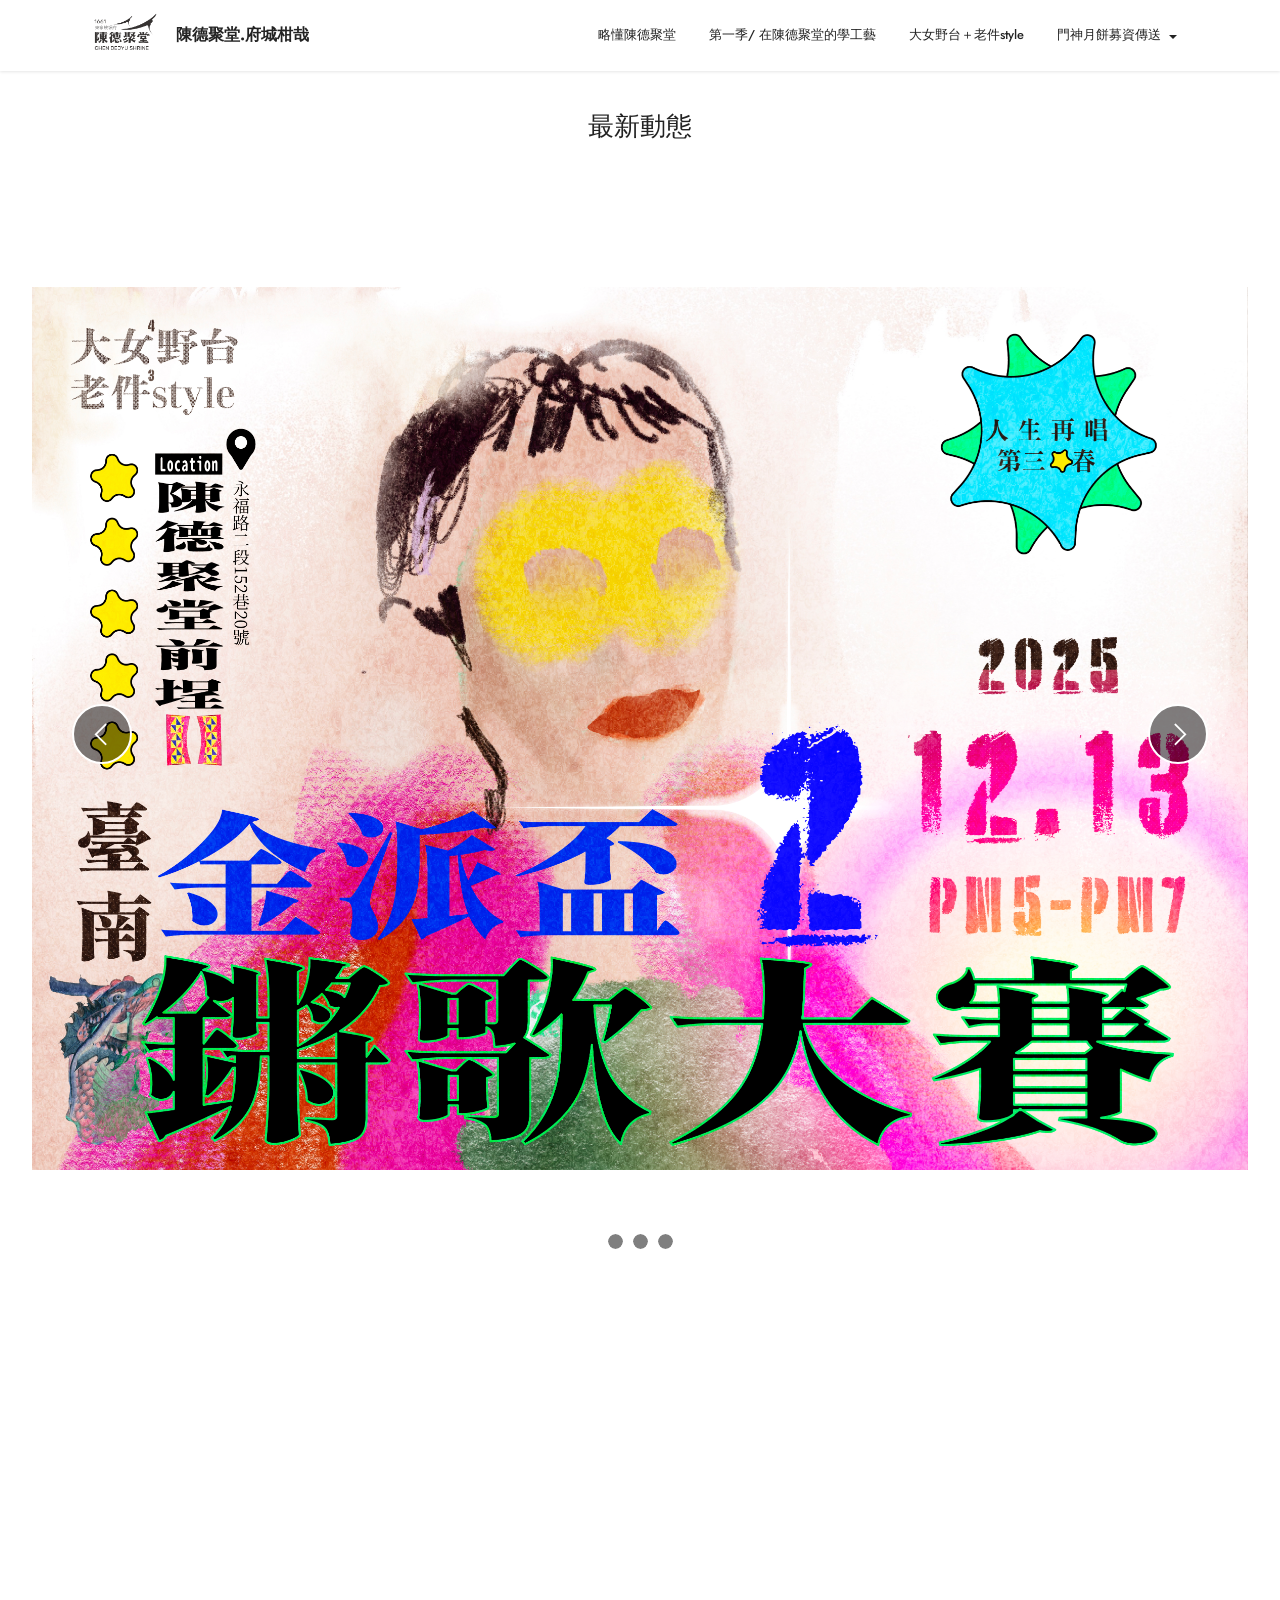
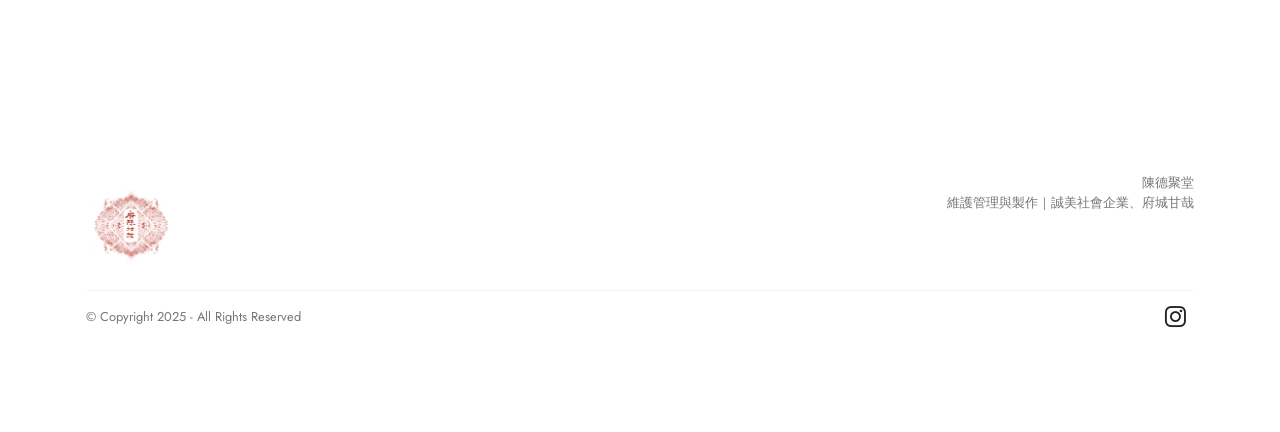
==== commit 8f967f03: "1121" ====
--- a/index.html
+++ b/index.html
@@ -84,11 +84,11 @@
     <div class="container-fluid">
         <div class="row justify-content-center">
             <div class="col-12 col-md-10 col-lg-12">
-                <div class="carousel slide" id="v319eU2Efg" data-ride="carousel" data-bs-ride="carousel" data-interval="5000" data-bs-interval="5000">
+                <div class="carousel slide" id="v37vHHc9vg" data-ride="carousel" data-bs-ride="carousel" data-interval="5000" data-bs-interval="5000">
                     
                     <ol class="carousel-indicators">
-                        <li data-slide-to="0" data-bs-slide-to="0" class="active" data-target="#v319eU2Efg" data-bs-target="#v319eU2Efg"></li><li data-slide-to="1" data-bs-slide-to="1" class="" data-target="#v319eU2Efg" data-bs-target="#v319eU2Efg"></li>
-                        <li data-slide-to="2" data-bs-slide-to="2" data-target="#v319eU2Efg" data-bs-target="#v319eU2Efg"></li>
+                        <li data-slide-to="0" data-bs-slide-to="0" class="active" data-target="#v37vHHc9vg" data-bs-target="#v37vHHc9vg"></li><li data-slide-to="1" data-bs-slide-to="1" class="" data-target="#v37vHHc9vg" data-bs-target="#v37vHHc9vg"></li><li data-slide-to="2" data-bs-slide-to="2" class="" data-target="#v37vHHc9vg" data-bs-target="#v37vHHc9vg"></li>
+                        
                         
                     </ol>
                     <div class="carousel-inner">
@@ -96,26 +96,26 @@
                             <div class="item-wrapper">
                                 
                                 
-                            <a href="page5.html#footer5-1v" target="false"></a><a href="index.html#slider2-1t" target="false"></a><a href="index.html#slider2-1t"><img class="d-block w-100" src="assets/images/04-.jpg" data-slide-to="0" data-bs-slide-to="0"></a></div>
+                            <a href="page5.html#footer5-1v" target="false"></a><a href="learn2026.html#image3-1n" target="false"></a><a href="index.html#content4-1y"><img class="d-block w-100" src="assets/images/04-2.jpg" data-slide-to="0" data-bs-slide-to="0"></a></div>
                         </div><div class="carousel-item slider-image item">
                             <div class="item-wrapper">
                                 
                                 
-                            <a href="page5.html#footer5-1v" target="false"></a><a href="learn2026.html#image3-1n"><img class="d-block w-100" src="assets/images/all2ai.png" data-slide-to="1" data-bs-slide-to="1"></a></div>
+                            <a href="page5.html#footer5-1v" target="false"></a><a href="learn2026.html#image3-1n" target="false"></a><a href="learn2026.html#image3-1n"><img class="d-block w-100" src="assets/images/all2ai.png" data-slide-to="1" data-bs-slide-to="1"></a></div>
                         </div><div class="carousel-item slider-image item">
                             <div class="item-wrapper">
-                                <img class="d-block w-100" src="assets/images/dsc02850-2.jpg" data-slide-to="2" data-bs-slide-to="2">
-                                
-                            </div>
+                                
+                                
+                            <a href="mooncake.html#header3-c"><img class="d-block w-100" src="assets/images/dsc02850-2.jpg" data-slide-to="3" data-bs-slide-to="3"></a></div>
                         </div>
                         
                         
                     </div>
-                    <a class="carousel-control carousel-control-prev" role="button" data-slide="prev" data-bs-slide="prev" href="#v319eU2Efg">
+                    <a class="carousel-control carousel-control-prev" role="button" data-slide="prev" data-bs-slide="prev" href="#v37vHHc9vg">
                         <span class="mobi-mbri mobi-mbri-arrow-prev" aria-hidden="true"></span>
                         <span class="sr-only visually-hidden">Previous</span>
                     </a>
-                    <a class="carousel-control carousel-control-next" role="button" data-slide="next" data-bs-slide="next" href="#v319eU2Efg">
+                    <a class="carousel-control carousel-control-next" role="button" data-slide="next" data-bs-slide="next" href="#v37vHHc9vg">
                         <span class="mobi-mbri mobi-mbri-arrow-next" aria-hidden="true"></span>
                         <span class="sr-only visually-hidden">Next</span>
                     </a>
@@ -130,7 +130,7 @@
     
     <div>
         
-        <div class="google-map"><iframe frameborder="0" style="border:0" src="https://www.google.com/maps/embed/v1/place?key=AIzaSyAtXm0x23nRCgazjDV2Kl3GTHRP411ougQ&amp;q=台南市中西區永福路二段152巷20號" allowfullscreen=""></iframe></div>
+        <div class="google-map"><iframe frameborder="0" style="border:0" src="https://www.google.com/maps/embed/v1/place?key=AIzaSyBQ55g-IgRRgXrd803PTWDTb7kd6aAitNQ&amp;q=台南市中西區永福路二段152巷20號" allowfullscreen=""></iframe></div>
     </div>
 </section>
 
--- a/assets/mobirise/css/mbr-additional.css
+++ b/assets/mobirise/css/mbr-additional.css
@@ -547,12 +547,6 @@
 .alert-danger {
   background-color: #5be430;
 }
-.mbr-section-btn a.btn:not(.btn-form) {
-  border-radius: 100px;
-}
-.mbr-gallery-filter li a {
-  border-radius: 100px !important;
-}
 .mbr-gallery-filter li.active .btn {
   background-color: #9f8420;
   border-color: #9f8420;
@@ -561,9 +555,6 @@
 .mbr-gallery-filter li.active .btn:focus {
   box-shadow: none;
 }
-.nav-tabs .nav-link {
-  border-radius: 100px !important;
-}
 a,
 a:hover {
   color: #9f8420;
@@ -589,9 +580,6 @@
   color: #eafce4;
 }
 /* Scroll to top button*/
-#scrollToTop a {
-  border-radius: 100px;
-}
 .form-control {
   font-family: 'Jost', sans-serif;
   font-size: 0.8rem;
@@ -619,19 +607,6 @@
   border-color: #9f8420;
 }
 /* Forms */
-.mbr-form .input-group-btn a.btn {
-  border-radius: 100px !important;
-}
-.mbr-form .input-group-btn a.btn:hover {
-  box-shadow: 0 10px 40px 0 rgba(0, 0, 0, 0.2);
-}
-.mbr-form .input-group-btn button[type="submit"] {
-  border-radius: 100px !important;
-  padding: 1rem 3rem;
-}
-.mbr-form .input-group-btn button[type="submit"]:hover {
-  box-shadow: 0 10px 40px 0 rgba(0, 0, 0, 0.2);
-}
 .jq-selectbox li:hover,
 .jq-selectbox li.selected {
   background-color: #9f8420;
@@ -3830,6 +3805,11 @@
     left: -1rem;
   }
 }
+.cid-v37uXrGuSJ {
+  padding-top: 10rem;
+  padding-bottom: 5rem;
+  background-color: #ffffff;
+}
 .cid-uVlg2sDnrU {
   padding-top: 15px;
   padding-bottom: 90px;
@@ -3895,3 +3875,551 @@
 .cid-uVlg2sDnrU .copyright > p {
   text-align: left;
 }
+.cid-uVkymdbyuO {
+  z-index: 1000;
+  width: 100%;
+  position: relative;
+  min-height: 60px;
+}
+.cid-uVkymdbyuO nav.navbar {
+  position: fixed;
+}
+.cid-uVkymdbyuO .dropdown-item:before {
+  font-family: Moririse2 !important;
+  content: "\e966";
+  display: inline-block;
+  width: 0;
+  position: absolute;
+  left: 1rem;
+  top: 0.5rem;
+  margin-right: 0.5rem;
+  line-height: 1;
+  font-size: inherit;
+  vertical-align: middle;
+  text-align: center;
+  overflow: hidden;
+  transform: scale(0, 1);
+  transition: all 0.25s ease-in-out;
+}
+.cid-uVkymdbyuO .dropdown-menu {
+  padding: 0;
+  border-radius: 4px;
+  box-shadow: 0 1px 3px 0 rgba(0, 0, 0, 0.1);
+}
+.cid-uVkymdbyuO .dropdown-item {
+  border-bottom: 1px solid #e6e6e6;
+}
+.cid-uVkymdbyuO .dropdown-item:hover,
+.cid-uVkymdbyuO .dropdown-item:focus {
+  background: #9f8420 !important;
+  color: white !important;
+}
+.cid-uVkymdbyuO .dropdown-item:hover span {
+  color: white;
+}
+.cid-uVkymdbyuO .dropdown-item:first-child {
+  border-top-left-radius: 4px;
+  border-top-right-radius: 4px;
+}
+.cid-uVkymdbyuO .dropdown-item:last-child {
+  border-bottom: none;
+  border-bottom-left-radius: 4px;
+  border-bottom-right-radius: 4px;
+}
+.cid-uVkymdbyuO .nav-dropdown .link {
+  padding: 0 0.3em !important;
+  margin: 0.667em 1em !important;
+}
+.cid-uVkymdbyuO .nav-dropdown .link.dropdown-toggle::after {
+  margin-left: 0.5rem;
+  margin-top: 0.2rem;
+}
+.cid-uVkymdbyuO .nav-link {
+  position: relative;
+}
+.cid-uVkymdbyuO .container {
+  display: flex;
+  margin: auto;
+}
+@media (min-width: 992px) {
+  .cid-uVkymdbyuO .container {
+    flex-wrap: nowrap;
+  }
+}
+.cid-uVkymdbyuO .iconfont-wrapper {
+  color: #000000 !important;
+  font-size: 1.5rem;
+  padding-right: 0.5rem;
+}
+.cid-uVkymdbyuO .dropdown-menu,
+.cid-uVkymdbyuO .navbar.opened {
+  background: #ffffff !important;
+}
+.cid-uVkymdbyuO .nav-item:focus,
+.cid-uVkymdbyuO .nav-link:focus {
+  outline: none;
+}
+.cid-uVkymdbyuO .dropdown .dropdown-menu .dropdown-item {
+  width: auto;
+  transition: all 0.25s ease-in-out;
+}
+.cid-uVkymdbyuO .dropdown .dropdown-menu .dropdown-item::after {
+  right: 0.5rem;
+}
+.cid-uVkymdbyuO .dropdown .dropdown-menu .dropdown-item .mbr-iconfont {
+  margin-right: 0.5rem;
+  vertical-align: sub;
+}
+.cid-uVkymdbyuO .dropdown .dropdown-menu .dropdown-item .mbr-iconfont:before {
+  display: inline-block;
+  transform: scale(1, 1);
+  transition: all 0.25s ease-in-out;
+}
+.cid-uVkymdbyuO .collapsed .dropdown-menu .dropdown-item:before {
+  display: none;
+}
+.cid-uVkymdbyuO .collapsed .dropdown .dropdown-menu .dropdown-item {
+  padding: 0.235em 1.5em 0.235em 1.5em !important;
+  transition: none;
+  margin: 0 !important;
+}
+.cid-uVkymdbyuO .navbar {
+  min-height: 70px;
+  transition: all 0.3s;
+  border-bottom: 1px solid transparent;
+  box-shadow: 0 1px 3px 0 rgba(0, 0, 0, 0.1);
+  background: #ffffff;
+}
+.cid-uVkymdbyuO .navbar.opened {
+  transition: all 0.3s;
+}
+.cid-uVkymdbyuO .navbar .dropdown-item {
+  padding: 0.5rem 1.8rem;
+}
+.cid-uVkymdbyuO .navbar .navbar-logo img {
+  width: auto;
+}
+.cid-uVkymdbyuO .navbar .navbar-collapse {
+  justify-content: flex-end;
+  z-index: 1;
+}
+.cid-uVkymdbyuO .navbar.collapsed {
+  justify-content: center;
+}
+.cid-uVkymdbyuO .navbar.collapsed .nav-item .nav-link::before {
+  display: none;
+}
+.cid-uVkymdbyuO .navbar.collapsed.opened .dropdown-menu {
+  top: 0;
+}
+@media (min-width: 992px) {
+  .cid-uVkymdbyuO .navbar.collapsed.opened:not(.navbar-short) .navbar-collapse {
+    max-height: calc(98.5vh - 3rem);
+  }
+}
+.cid-uVkymdbyuO .navbar.collapsed .dropdown-menu .dropdown-submenu {
+  left: 0 !important;
+}
+.cid-uVkymdbyuO .navbar.collapsed .dropdown-menu .dropdown-item:after {
+  right: auto;
+}
+.cid-uVkymdbyuO .navbar.collapsed .dropdown-menu .dropdown-toggle[data-toggle="dropdown-submenu"]:after {
+  margin-left: 0.5rem;
+  margin-top: 0.2rem;
+  border-top: 0.35em solid;
+  border-right: 0.35em solid transparent;
+  border-left: 0.35em solid transparent;
+  border-bottom: 0;
+  top: 41%;
+}
+.cid-uVkymdbyuO .navbar.collapsed ul.navbar-nav li {
+  margin: auto;
+}
+.cid-uVkymdbyuO .navbar.collapsed .dropdown-menu .dropdown-item {
+  padding: 0.25rem 1.5rem;
+  text-align: center;
+}
+.cid-uVkymdbyuO .navbar.collapsed .icons-menu {
+  padding-left: 0;
+  padding-right: 0;
+  padding-top: 0.5rem;
+  padding-bottom: 0.5rem;
+}
+@media (max-width: 991px) {
+  .cid-uVkymdbyuO .navbar .nav-item .nav-link::before {
+    display: none;
+  }
+  .cid-uVkymdbyuO .navbar.opened .dropdown-menu {
+    top: 0;
+  }
+  .cid-uVkymdbyuO .navbar .dropdown-menu .dropdown-submenu {
+    left: 0 !important;
+  }
+  .cid-uVkymdbyuO .navbar .dropdown-menu .dropdown-item:after {
+    right: auto;
+  }
+  .cid-uVkymdbyuO .navbar .dropdown-menu .dropdown-toggle[data-toggle="dropdown-submenu"]:after {
+    margin-left: 0.5rem;
+    margin-top: 0.2rem;
+    border-top: 0.35em solid;
+    border-right: 0.35em solid transparent;
+    border-left: 0.35em solid transparent;
+    border-bottom: 0;
+    top: 40%;
+  }
+  .cid-uVkymdbyuO .navbar .navbar-logo img {
+    height: 3rem !important;
+  }
+  .cid-uVkymdbyuO .navbar ul.navbar-nav li {
+    margin: auto;
+  }
+  .cid-uVkymdbyuO .navbar .dropdown-menu .dropdown-item {
+    padding: 0.25rem 1.5rem !important;
+    text-align: center;
+  }
+  .cid-uVkymdbyuO .navbar .navbar-brand {
+    flex-shrink: initial;
+    flex-basis: auto;
+    word-break: break-word;
+    padding-right: 2rem;
+  }
+  .cid-uVkymdbyuO .navbar .navbar-toggler {
+    flex-basis: auto;
+  }
+  .cid-uVkymdbyuO .navbar .icons-menu {
+    padding-left: 0;
+    padding-top: 0.5rem;
+    padding-bottom: 0.5rem;
+  }
+}
+.cid-uVkymdbyuO .navbar.navbar-short {
+  min-height: 60px;
+}
+.cid-uVkymdbyuO .navbar.navbar-short .navbar-logo img {
+  height: 2.5rem !important;
+}
+.cid-uVkymdbyuO .navbar.navbar-short .navbar-brand {
+  min-height: 60px;
+  padding: 0;
+}
+.cid-uVkymdbyuO .navbar-brand {
+  min-height: 70px;
+  flex-shrink: 0;
+  align-items: center;
+  margin-right: 0;
+  padding: 10px 0;
+  transition: all 0.3s;
+  word-break: break-word;
+  z-index: 1;
+}
+.cid-uVkymdbyuO .navbar-brand .navbar-caption {
+  line-height: inherit !important;
+}
+.cid-uVkymdbyuO .navbar-brand .navbar-logo a {
+  outline: none;
+}
+.cid-uVkymdbyuO .dropdown-item.active,
+.cid-uVkymdbyuO .dropdown-item:active {
+  background-color: transparent;
+}
+.cid-uVkymdbyuO .navbar-expand-lg .navbar-nav .nav-link {
+  padding: 0;
+}
+.cid-uVkymdbyuO .nav-dropdown .link.dropdown-toggle {
+  margin-right: 1.667em;
+}
+.cid-uVkymdbyuO .nav-dropdown .link.dropdown-toggle[aria-expanded="true"] {
+  margin-right: 0;
+  padding: 0.667em 1.667em;
+}
+.cid-uVkymdbyuO .navbar.navbar-expand-lg .dropdown .dropdown-menu {
+  background: #ffffff;
+}
+.cid-uVkymdbyuO .navbar.navbar-expand-lg .dropdown .dropdown-menu .dropdown-submenu {
+  margin: 0;
+  left: 100%;
+}
+.cid-uVkymdbyuO .navbar .dropdown.open > .dropdown-menu {
+  display: block;
+}
+.cid-uVkymdbyuO ul.navbar-nav {
+  flex-wrap: wrap;
+}
+.cid-uVkymdbyuO .navbar-buttons {
+  text-align: center;
+  min-width: 170px;
+}
+.cid-uVkymdbyuO button.navbar-toggler {
+  outline: none;
+  width: 31px;
+  height: 20px;
+  cursor: pointer;
+  transition: all 0.2s;
+  position: relative;
+  align-self: center;
+}
+.cid-uVkymdbyuO button.navbar-toggler .hamburger span {
+  position: absolute;
+  right: 0;
+  width: 30px;
+  height: 2px;
+  border-right: 5px;
+  background-color: #000000;
+}
+.cid-uVkymdbyuO button.navbar-toggler .hamburger span:nth-child(1) {
+  top: 0;
+  transition: all 0.2s;
+}
+.cid-uVkymdbyuO button.navbar-toggler .hamburger span:nth-child(2) {
+  top: 8px;
+  transition: all 0.15s;
+}
+.cid-uVkymdbyuO button.navbar-toggler .hamburger span:nth-child(3) {
+  top: 8px;
+  transition: all 0.15s;
+}
+.cid-uVkymdbyuO button.navbar-toggler .hamburger span:nth-child(4) {
+  top: 16px;
+  transition: all 0.2s;
+}
+.cid-uVkymdbyuO nav.opened .hamburger span:nth-child(1) {
+  top: 8px;
+  width: 0;
+  opacity: 0;
+  right: 50%;
+  transition: all 0.2s;
+}
+.cid-uVkymdbyuO nav.opened .hamburger span:nth-child(2) {
+  transform: rotate(45deg);
+  transition: all 0.25s;
+}
+.cid-uVkymdbyuO nav.opened .hamburger span:nth-child(3) {
+  transform: rotate(-45deg);
+  transition: all 0.25s;
+}
+.cid-uVkymdbyuO nav.opened .hamburger span:nth-child(4) {
+  top: 8px;
+  width: 0;
+  opacity: 0;
+  right: 50%;
+  transition: all 0.2s;
+}
+.cid-uVkymdbyuO .navbar-dropdown {
+  padding: 0 1rem;
+  position: fixed;
+}
+.cid-uVkymdbyuO a.nav-link {
+  display: flex;
+  align-items: center;
+  justify-content: center;
+}
+.cid-uVkymdbyuO .icons-menu {
+  flex-wrap: nowrap;
+  display: flex;
+  justify-content: center;
+  padding-left: 1rem;
+  padding-right: 1rem;
+  padding-top: 0.3rem;
+  text-align: center;
+}
+@media screen and (-ms-high-contrast: active), (-ms-high-contrast: none) {
+  .cid-uVkymdbyuO .navbar {
+    height: 70px;
+  }
+  .cid-uVkymdbyuO .navbar.opened {
+    height: auto;
+  }
+  .cid-uVkymdbyuO .nav-item .nav-link:hover::before {
+    width: 175%;
+    max-width: calc(100% + 2rem);
+    left: -1rem;
+  }
+}
+.cid-v37anH7ygh {
+  padding-top: 5rem;
+  padding-bottom: 1rem;
+  background-color: #ffffff;
+}
+.cid-v37azYiUOE {
+  padding-top: 4rem;
+  padding-bottom: 0rem;
+  background-color: #ffffff;
+}
+.cid-v37azYiUOE img,
+.cid-v37azYiUOE .item-img {
+  width: 100%;
+}
+.cid-v37azYiUOE .item:focus,
+.cid-v37azYiUOE span:focus {
+  outline: none;
+}
+.cid-v37azYiUOE .item {
+  cursor: pointer;
+  margin-bottom: 2rem;
+}
+.cid-v37azYiUOE .item-wrapper {
+  position: relative;
+  border-radius: 4px;
+  background: #fafafa;
+  height: 100%;
+  display: flex;
+  flex-flow: column nowrap;
+}
+@media (min-width: 992px) {
+  .cid-v37azYiUOE .item-wrapper .item-content {
+    padding: 2rem;
+  }
+}
+@media (max-width: 991px) {
+  .cid-v37azYiUOE .item-wrapper .item-content {
+    padding: 1rem;
+  }
+}
+.cid-v37azYiUOE .mbr-section-btn {
+  margin-top: auto !important;
+}
+.cid-v37azYiUOE .mbr-section-title {
+  color: #232323;
+}
+.cid-v37azYiUOE .mbr-text,
+.cid-v37azYiUOE .mbr-section-btn {
+  text-align: left;
+}
+.cid-v37azYiUOE .item-title {
+  text-align: center;
+}
+.cid-v37azYiUOE .item-subtitle {
+  text-align: center;
+}
+.cid-v37azYiUOE .item-subtitle DIV {
+  text-align: left;
+}
+.cid-v37djQq9Vn {
+  padding-top: 4rem;
+  padding-bottom: 0rem;
+  background-color: #ffffff;
+}
+.cid-v37couFZU0 {
+  padding-top: 0px;
+  padding-bottom: 0px;
+  background-color: #ffffff;
+}
+.cid-v37couFZU0 .row {
+  align-items: stretch;
+  justify-content: center;
+}
+.cid-v37couFZU0 .img-item {
+  position: relative;
+}
+.cid-v37couFZU0 .img-item img {
+  width: 100%;
+  object-fit: cover;
+}
+.cid-v37couFZU0 .img-item .img-description {
+  position: absolute;
+  bottom: 0;
+  width: 100%;
+  z-index: 2;
+  padding: .5rem 1rem .5rem;
+  word-break: break-word;
+}
+.cid-v37couFZU0 .img-item .img-description p {
+  margin-bottom: 0;
+}
+.cid-v37couFZU0 .text1 {
+  color: #000000;
+}
+.cid-v37couFZU0 .text2 {
+  color: #000000;
+}
+.cid-v37fnLYFQq {
+  padding-top: 4rem;
+  padding-bottom: 0rem;
+  background-color: #ffffff;
+}
+@media (max-width: 991px) {
+  .cid-v37fnLYFQq .image-wrapper {
+    margin-bottom: 1rem;
+  }
+}
+.cid-v37fnLYFQq .row {
+  flex-direction: row-reverse;
+}
+.cid-v37fnLYFQq img {
+  width: 100%;
+}
+@media (min-width: 992px) {
+  .cid-v37fnLYFQq .text-wrapper {
+    padding: 2rem;
+  }
+}
+.cid-v37hcPZIF4 {
+  padding-top: 4rem;
+  padding-bottom: 10rem;
+  background-color: #ffffff;
+}
+.cid-uVlg2sDnrU {
+  padding-top: 15px;
+  padding-bottom: 90px;
+  background-color: #ffffff;
+}
+@media (max-width: 767px) {
+  .cid-uVlg2sDnrU .media-wrap {
+    margin-bottom: 1rem;
+    text-align: center;
+  }
+}
+.cid-uVlg2sDnrU .mbr-text {
+  color: #767676;
+}
+@media (max-width: 767px) {
+  .cid-uVlg2sDnrU .links {
+    text-align: center !important;
+  }
+}
+@media (max-width: 767px) {
+  .cid-uVlg2sDnrU .footer-lower .copyright {
+    margin-bottom: 1rem;
+    text-align: center;
+  }
+}
+.cid-uVlg2sDnrU .footer-lower hr {
+  margin: 1rem 0;
+  border-color: #000;
+  opacity: 0.05;
+}
+.cid-uVlg2sDnrU .footer-lower .social-list {
+  padding-left: 0;
+  margin-bottom: 0;
+  list-style: none;
+  display: flex;
+  -webkit-flex-wrap: wrap;
+  flex-wrap: wrap;
+  -webkit-justify-content: flex-end;
+  justify-content: flex-end;
+}
+.cid-uVlg2sDnrU .footer-lower .social-list .mbr-iconfont-social {
+  font-size: 1.3rem;
+  color: #232323;
+}
+.cid-uVlg2sDnrU .footer-lower .social-list .soc-item {
+  margin: 0 0.5rem;
+}
+.cid-uVlg2sDnrU .footer-lower .social-list a {
+  margin: 0;
+  opacity: 0.5;
+  -webkit-transition: 0.2s linear;
+  transition: 0.2s linear;
+}
+.cid-uVlg2sDnrU .footer-lower .social-list a:hover {
+  opacity: 1;
+}
+@media (max-width: 767px) {
+  .cid-uVlg2sDnrU .footer-lower .social-list {
+    -webkit-justify-content: center;
+    justify-content: center;
+  }
+}
+.cid-uVlg2sDnrU .copyright > p {
+  text-align: left;
+}
--- a/assets/mobirise/css/mbr-additional.css
+++ b/assets/mobirise/css/mbr-additional.css
@@ -547,12 +547,6 @@
 .alert-danger {
   background-color: #5be430;
 }
-.mbr-section-btn a.btn:not(.btn-form) {
-  border-radius: 100px;
-}
-.mbr-gallery-filter li a {
-  border-radius: 100px !important;
-}
 .mbr-gallery-filter li.active .btn {
   background-color: #9f8420;
   border-color: #9f8420;
@@ -561,9 +555,6 @@
 .mbr-gallery-filter li.active .btn:focus {
   box-shadow: none;
 }
-.nav-tabs .nav-link {
-  border-radius: 100px !important;
-}
 a,
 a:hover {
   color: #9f8420;
@@ -589,9 +580,6 @@
   color: #eafce4;
 }
 /* Scroll to top button*/
-#scrollToTop a {
-  border-radius: 100px;
-}
 .form-control {
   font-family: 'Jost', sans-serif;
   font-size: 0.8rem;
@@ -619,19 +607,6 @@
   border-color: #9f8420;
 }
 /* Forms */
-.mbr-form .input-group-btn a.btn {
-  border-radius: 100px !important;
-}
-.mbr-form .input-group-btn a.btn:hover {
-  box-shadow: 0 10px 40px 0 rgba(0, 0, 0, 0.2);
-}
-.mbr-form .input-group-btn button[type="submit"] {
-  border-radius: 100px !important;
-  padding: 1rem 3rem;
-}
-.mbr-form .input-group-btn button[type="submit"]:hover {
-  box-shadow: 0 10px 40px 0 rgba(0, 0, 0, 0.2);
-}
 .jq-selectbox li:hover,
 .jq-selectbox li.selected {
   background-color: #9f8420;
@@ -3830,6 +3805,11 @@
     left: -1rem;
   }
 }
+.cid-v37uXrGuSJ {
+  padding-top: 10rem;
+  padding-bottom: 5rem;
+  background-color: #ffffff;
+}
 .cid-uVlg2sDnrU {
   padding-top: 15px;
   padding-bottom: 90px;
@@ -3895,3 +3875,551 @@
 .cid-uVlg2sDnrU .copyright > p {
   text-align: left;
 }
+.cid-uVkymdbyuO {
+  z-index: 1000;
+  width: 100%;
+  position: relative;
+  min-height: 60px;
+}
+.cid-uVkymdbyuO nav.navbar {
+  position: fixed;
+}
+.cid-uVkymdbyuO .dropdown-item:before {
+  font-family: Moririse2 !important;
+  content: "\e966";
+  display: inline-block;
+  width: 0;
+  position: absolute;
+  left: 1rem;
+  top: 0.5rem;
+  margin-right: 0.5rem;
+  line-height: 1;
+  font-size: inherit;
+  vertical-align: middle;
+  text-align: center;
+  overflow: hidden;
+  transform: scale(0, 1);
+  transition: all 0.25s ease-in-out;
+}
+.cid-uVkymdbyuO .dropdown-menu {
+  padding: 0;
+  border-radius: 4px;
+  box-shadow: 0 1px 3px 0 rgba(0, 0, 0, 0.1);
+}
+.cid-uVkymdbyuO .dropdown-item {
+  border-bottom: 1px solid #e6e6e6;
+}
+.cid-uVkymdbyuO .dropdown-item:hover,
+.cid-uVkymdbyuO .dropdown-item:focus {
+  background: #9f8420 !important;
+  color: white !important;
+}
+.cid-uVkymdbyuO .dropdown-item:hover span {
+  color: white;
+}
+.cid-uVkymdbyuO .dropdown-item:first-child {
+  border-top-left-radius: 4px;
+  border-top-right-radius: 4px;
+}
+.cid-uVkymdbyuO .dropdown-item:last-child {
+  border-bottom: none;
+  border-bottom-left-radius: 4px;
+  border-bottom-right-radius: 4px;
+}
+.cid-uVkymdbyuO .nav-dropdown .link {
+  padding: 0 0.3em !important;
+  margin: 0.667em 1em !important;
+}
+.cid-uVkymdbyuO .nav-dropdown .link.dropdown-toggle::after {
+  margin-left: 0.5rem;
+  margin-top: 0.2rem;
+}
+.cid-uVkymdbyuO .nav-link {
+  position: relative;
+}
+.cid-uVkymdbyuO .container {
+  display: flex;
+  margin: auto;
+}
+@media (min-width: 992px) {
+  .cid-uVkymdbyuO .container {
+    flex-wrap: nowrap;
+  }
+}
+.cid-uVkymdbyuO .iconfont-wrapper {
+  color: #000000 !important;
+  font-size: 1.5rem;
+  padding-right: 0.5rem;
+}
+.cid-uVkymdbyuO .dropdown-menu,
+.cid-uVkymdbyuO .navbar.opened {
+  background: #ffffff !important;
+}
+.cid-uVkymdbyuO .nav-item:focus,
+.cid-uVkymdbyuO .nav-link:focus {
+  outline: none;
+}
+.cid-uVkymdbyuO .dropdown .dropdown-menu .dropdown-item {
+  width: auto;
+  transition: all 0.25s ease-in-out;
+}
+.cid-uVkymdbyuO .dropdown .dropdown-menu .dropdown-item::after {
+  right: 0.5rem;
+}
+.cid-uVkymdbyuO .dropdown .dropdown-menu .dropdown-item .mbr-iconfont {
+  margin-right: 0.5rem;
+  vertical-align: sub;
+}
+.cid-uVkymdbyuO .dropdown .dropdown-menu .dropdown-item .mbr-iconfont:before {
+  display: inline-block;
+  transform: scale(1, 1);
+  transition: all 0.25s ease-in-out;
+}
+.cid-uVkymdbyuO .collapsed .dropdown-menu .dropdown-item:before {
+  display: none;
+}
+.cid-uVkymdbyuO .collapsed .dropdown .dropdown-menu .dropdown-item {
+  padding: 0.235em 1.5em 0.235em 1.5em !important;
+  transition: none;
+  margin: 0 !important;
+}
+.cid-uVkymdbyuO .navbar {
+  min-height: 70px;
+  transition: all 0.3s;
+  border-bottom: 1px solid transparent;
+  box-shadow: 0 1px 3px 0 rgba(0, 0, 0, 0.1);
+  background: #ffffff;
+}
+.cid-uVkymdbyuO .navbar.opened {
+  transition: all 0.3s;
+}
+.cid-uVkymdbyuO .navbar .dropdown-item {
+  padding: 0.5rem 1.8rem;
+}
+.cid-uVkymdbyuO .navbar .navbar-logo img {
+  width: auto;
+}
+.cid-uVkymdbyuO .navbar .navbar-collapse {
+  justify-content: flex-end;
+  z-index: 1;
+}
+.cid-uVkymdbyuO .navbar.collapsed {
+  justify-content: center;
+}
+.cid-uVkymdbyuO .navbar.collapsed .nav-item .nav-link::before {
+  display: none;
+}
+.cid-uVkymdbyuO .navbar.collapsed.opened .dropdown-menu {
+  top: 0;
+}
+@media (min-width: 992px) {
+  .cid-uVkymdbyuO .navbar.collapsed.opened:not(.navbar-short) .navbar-collapse {
+    max-height: calc(98.5vh - 3rem);
+  }
+}
+.cid-uVkymdbyuO .navbar.collapsed .dropdown-menu .dropdown-submenu {
+  left: 0 !important;
+}
+.cid-uVkymdbyuO .navbar.collapsed .dropdown-menu .dropdown-item:after {
+  right: auto;
+}
+.cid-uVkymdbyuO .navbar.collapsed .dropdown-menu .dropdown-toggle[data-toggle="dropdown-submenu"]:after {
+  margin-left: 0.5rem;
+  margin-top: 0.2rem;
+  border-top: 0.35em solid;
+  border-right: 0.35em solid transparent;
+  border-left: 0.35em solid transparent;
+  border-bottom: 0;
+  top: 41%;
+}
+.cid-uVkymdbyuO .navbar.collapsed ul.navbar-nav li {
+  margin: auto;
+}
+.cid-uVkymdbyuO .navbar.collapsed .dropdown-menu .dropdown-item {
+  padding: 0.25rem 1.5rem;
+  text-align: center;
+}
+.cid-uVkymdbyuO .navbar.collapsed .icons-menu {
+  padding-left: 0;
+  padding-right: 0;
+  padding-top: 0.5rem;
+  padding-bottom: 0.5rem;
+}
+@media (max-width: 991px) {
+  .cid-uVkymdbyuO .navbar .nav-item .nav-link::before {
+    display: none;
+  }
+  .cid-uVkymdbyuO .navbar.opened .dropdown-menu {
+    top: 0;
+  }
+  .cid-uVkymdbyuO .navbar .dropdown-menu .dropdown-submenu {
+    left: 0 !important;
+  }
+  .cid-uVkymdbyuO .navbar .dropdown-menu .dropdown-item:after {
+    right: auto;
+  }
+  .cid-uVkymdbyuO .navbar .dropdown-menu .dropdown-toggle[data-toggle="dropdown-submenu"]:after {
+    margin-left: 0.5rem;
+    margin-top: 0.2rem;
+    border-top: 0.35em solid;
+    border-right: 0.35em solid transparent;
+    border-left: 0.35em solid transparent;
+    border-bottom: 0;
+    top: 40%;
+  }
+  .cid-uVkymdbyuO .navbar .navbar-logo img {
+    height: 3rem !important;
+  }
+  .cid-uVkymdbyuO .navbar ul.navbar-nav li {
+    margin: auto;
+  }
+  .cid-uVkymdbyuO .navbar .dropdown-menu .dropdown-item {
+    padding: 0.25rem 1.5rem !important;
+    text-align: center;
+  }
+  .cid-uVkymdbyuO .navbar .navbar-brand {
+    flex-shrink: initial;
+    flex-basis: auto;
+    word-break: break-word;
+    padding-right: 2rem;
+  }
+  .cid-uVkymdbyuO .navbar .navbar-toggler {
+    flex-basis: auto;
+  }
+  .cid-uVkymdbyuO .navbar .icons-menu {
+    padding-left: 0;
+    padding-top: 0.5rem;
+    padding-bottom: 0.5rem;
+  }
+}
+.cid-uVkymdbyuO .navbar.navbar-short {
+  min-height: 60px;
+}
+.cid-uVkymdbyuO .navbar.navbar-short .navbar-logo img {
+  height: 2.5rem !important;
+}
+.cid-uVkymdbyuO .navbar.navbar-short .navbar-brand {
+  min-height: 60px;
+  padding: 0;
+}
+.cid-uVkymdbyuO .navbar-brand {
+  min-height: 70px;
+  flex-shrink: 0;
+  align-items: center;
+  margin-right: 0;
+  padding: 10px 0;
+  transition: all 0.3s;
+  word-break: break-word;
+  z-index: 1;
+}
+.cid-uVkymdbyuO .navbar-brand .navbar-caption {
+  line-height: inherit !important;
+}
+.cid-uVkymdbyuO .navbar-brand .navbar-logo a {
+  outline: none;
+}
+.cid-uVkymdbyuO .dropdown-item.active,
+.cid-uVkymdbyuO .dropdown-item:active {
+  background-color: transparent;
+}
+.cid-uVkymdbyuO .navbar-expand-lg .navbar-nav .nav-link {
+  padding: 0;
+}
+.cid-uVkymdbyuO .nav-dropdown .link.dropdown-toggle {
+  margin-right: 1.667em;
+}
+.cid-uVkymdbyuO .nav-dropdown .link.dropdown-toggle[aria-expanded="true"] {
+  margin-right: 0;
+  padding: 0.667em 1.667em;
+}
+.cid-uVkymdbyuO .navbar.navbar-expand-lg .dropdown .dropdown-menu {
+  background: #ffffff;
+}
+.cid-uVkymdbyuO .navbar.navbar-expand-lg .dropdown .dropdown-menu .dropdown-submenu {
+  margin: 0;
+  left: 100%;
+}
+.cid-uVkymdbyuO .navbar .dropdown.open > .dropdown-menu {
+  display: block;
+}
+.cid-uVkymdbyuO ul.navbar-nav {
+  flex-wrap: wrap;
+}
+.cid-uVkymdbyuO .navbar-buttons {
+  text-align: center;
+  min-width: 170px;
+}
+.cid-uVkymdbyuO button.navbar-toggler {
+  outline: none;
+  width: 31px;
+  height: 20px;
+  cursor: pointer;
+  transition: all 0.2s;
+  position: relative;
+  align-self: center;
+}
+.cid-uVkymdbyuO button.navbar-toggler .hamburger span {
+  position: absolute;
+  right: 0;
+  width: 30px;
+  height: 2px;
+  border-right: 5px;
+  background-color: #000000;
+}
+.cid-uVkymdbyuO button.navbar-toggler .hamburger span:nth-child(1) {
+  top: 0;
+  transition: all 0.2s;
+}
+.cid-uVkymdbyuO button.navbar-toggler .hamburger span:nth-child(2) {
+  top: 8px;
+  transition: all 0.15s;
+}
+.cid-uVkymdbyuO button.navbar-toggler .hamburger span:nth-child(3) {
+  top: 8px;
+  transition: all 0.15s;
+}
+.cid-uVkymdbyuO button.navbar-toggler .hamburger span:nth-child(4) {
+  top: 16px;
+  transition: all 0.2s;
+}
+.cid-uVkymdbyuO nav.opened .hamburger span:nth-child(1) {
+  top: 8px;
+  width: 0;
+  opacity: 0;
+  right: 50%;
+  transition: all 0.2s;
+}
+.cid-uVkymdbyuO nav.opened .hamburger span:nth-child(2) {
+  transform: rotate(45deg);
+  transition: all 0.25s;
+}
+.cid-uVkymdbyuO nav.opened .hamburger span:nth-child(3) {
+  transform: rotate(-45deg);
+  transition: all 0.25s;
+}
+.cid-uVkymdbyuO nav.opened .hamburger span:nth-child(4) {
+  top: 8px;
+  width: 0;
+  opacity: 0;
+  right: 50%;
+  transition: all 0.2s;
+}
+.cid-uVkymdbyuO .navbar-dropdown {
+  padding: 0 1rem;
+  position: fixed;
+}
+.cid-uVkymdbyuO a.nav-link {
+  display: flex;
+  align-items: center;
+  justify-content: center;
+}
+.cid-uVkymdbyuO .icons-menu {
+  flex-wrap: nowrap;
+  display: flex;
+  justify-content: center;
+  padding-left: 1rem;
+  padding-right: 1rem;
+  padding-top: 0.3rem;
+  text-align: center;
+}
+@media screen and (-ms-high-contrast: active), (-ms-high-contrast: none) {
+  .cid-uVkymdbyuO .navbar {
+    height: 70px;
+  }
+  .cid-uVkymdbyuO .navbar.opened {
+    height: auto;
+  }
+  .cid-uVkymdbyuO .nav-item .nav-link:hover::before {
+    width: 175%;
+    max-width: calc(100% + 2rem);
+    left: -1rem;
+  }
+}
+.cid-v37anH7ygh {
+  padding-top: 5rem;
+  padding-bottom: 1rem;
+  background-color: #ffffff;
+}
+.cid-v37azYiUOE {
+  padding-top: 4rem;
+  padding-bottom: 0rem;
+  background-color: #ffffff;
+}
+.cid-v37azYiUOE img,
+.cid-v37azYiUOE .item-img {
+  width: 100%;
+}
+.cid-v37azYiUOE .item:focus,
+.cid-v37azYiUOE span:focus {
+  outline: none;
+}
+.cid-v37azYiUOE .item {
+  cursor: pointer;
+  margin-bottom: 2rem;
+}
+.cid-v37azYiUOE .item-wrapper {
+  position: relative;
+  border-radius: 4px;
+  background: #fafafa;
+  height: 100%;
+  display: flex;
+  flex-flow: column nowrap;
+}
+@media (min-width: 992px) {
+  .cid-v37azYiUOE .item-wrapper .item-content {
+    padding: 2rem;
+  }
+}
+@media (max-width: 991px) {
+  .cid-v37azYiUOE .item-wrapper .item-content {
+    padding: 1rem;
+  }
+}
+.cid-v37azYiUOE .mbr-section-btn {
+  margin-top: auto !important;
+}
+.cid-v37azYiUOE .mbr-section-title {
+  color: #232323;
+}
+.cid-v37azYiUOE .mbr-text,
+.cid-v37azYiUOE .mbr-section-btn {
+  text-align: left;
+}
+.cid-v37azYiUOE .item-title {
+  text-align: center;
+}
+.cid-v37azYiUOE .item-subtitle {
+  text-align: center;
+}
+.cid-v37azYiUOE .item-subtitle DIV {
+  text-align: left;
+}
+.cid-v37djQq9Vn {
+  padding-top: 4rem;
+  padding-bottom: 0rem;
+  background-color: #ffffff;
+}
+.cid-v37couFZU0 {
+  padding-top: 0px;
+  padding-bottom: 0px;
+  background-color: #ffffff;
+}
+.cid-v37couFZU0 .row {
+  align-items: stretch;
+  justify-content: center;
+}
+.cid-v37couFZU0 .img-item {
+  position: relative;
+}
+.cid-v37couFZU0 .img-item img {
+  width: 100%;
+  object-fit: cover;
+}
+.cid-v37couFZU0 .img-item .img-description {
+  position: absolute;
+  bottom: 0;
+  width: 100%;
+  z-index: 2;
+  padding: .5rem 1rem .5rem;
+  word-break: break-word;
+}
+.cid-v37couFZU0 .img-item .img-description p {
+  margin-bottom: 0;
+}
+.cid-v37couFZU0 .text1 {
+  color: #000000;
+}
+.cid-v37couFZU0 .text2 {
+  color: #000000;
+}
+.cid-v37fnLYFQq {
+  padding-top: 4rem;
+  padding-bottom: 0rem;
+  background-color: #ffffff;
+}
+@media (max-width: 991px) {
+  .cid-v37fnLYFQq .image-wrapper {
+    margin-bottom: 1rem;
+  }
+}
+.cid-v37fnLYFQq .row {
+  flex-direction: row-reverse;
+}
+.cid-v37fnLYFQq img {
+  width: 100%;
+}
+@media (min-width: 992px) {
+  .cid-v37fnLYFQq .text-wrapper {
+    padding: 2rem;
+  }
+}
+.cid-v37hcPZIF4 {
+  padding-top: 4rem;
+  padding-bottom: 10rem;
+  background-color: #ffffff;
+}
+.cid-uVlg2sDnrU {
+  padding-top: 15px;
+  padding-bottom: 90px;
+  background-color: #ffffff;
+}
+@media (max-width: 767px) {
+  .cid-uVlg2sDnrU .media-wrap {
+    margin-bottom: 1rem;
+    text-align: center;
+  }
+}
+.cid-uVlg2sDnrU .mbr-text {
+  color: #767676;
+}
+@media (max-width: 767px) {
+  .cid-uVlg2sDnrU .links {
+    text-align: center !important;
+  }
+}
+@media (max-width: 767px) {
+  .cid-uVlg2sDnrU .footer-lower .copyright {
+    margin-bottom: 1rem;
+    text-align: center;
+  }
+}
+.cid-uVlg2sDnrU .footer-lower hr {
+  margin: 1rem 0;
+  border-color: #000;
+  opacity: 0.05;
+}
+.cid-uVlg2sDnrU .footer-lower .social-list {
+  padding-left: 0;
+  margin-bottom: 0;
+  list-style: none;
+  display: flex;
+  -webkit-flex-wrap: wrap;
+  flex-wrap: wrap;
+  -webkit-justify-content: flex-end;
+  justify-content: flex-end;
+}
+.cid-uVlg2sDnrU .footer-lower .social-list .mbr-iconfont-social {
+  font-size: 1.3rem;
+  color: #232323;
+}
+.cid-uVlg2sDnrU .footer-lower .social-list .soc-item {
+  margin: 0 0.5rem;
+}
+.cid-uVlg2sDnrU .footer-lower .social-list a {
+  margin: 0;
+  opacity: 0.5;
+  -webkit-transition: 0.2s linear;
+  transition: 0.2s linear;
+}
+.cid-uVlg2sDnrU .footer-lower .social-list a:hover {
+  opacity: 1;
+}
+@media (max-width: 767px) {
+  .cid-uVlg2sDnrU .footer-lower .social-list {
+    -webkit-justify-content: center;
+    justify-content: center;
+  }
+}
+.cid-uVlg2sDnrU .copyright > p {
+  text-align: left;
+}
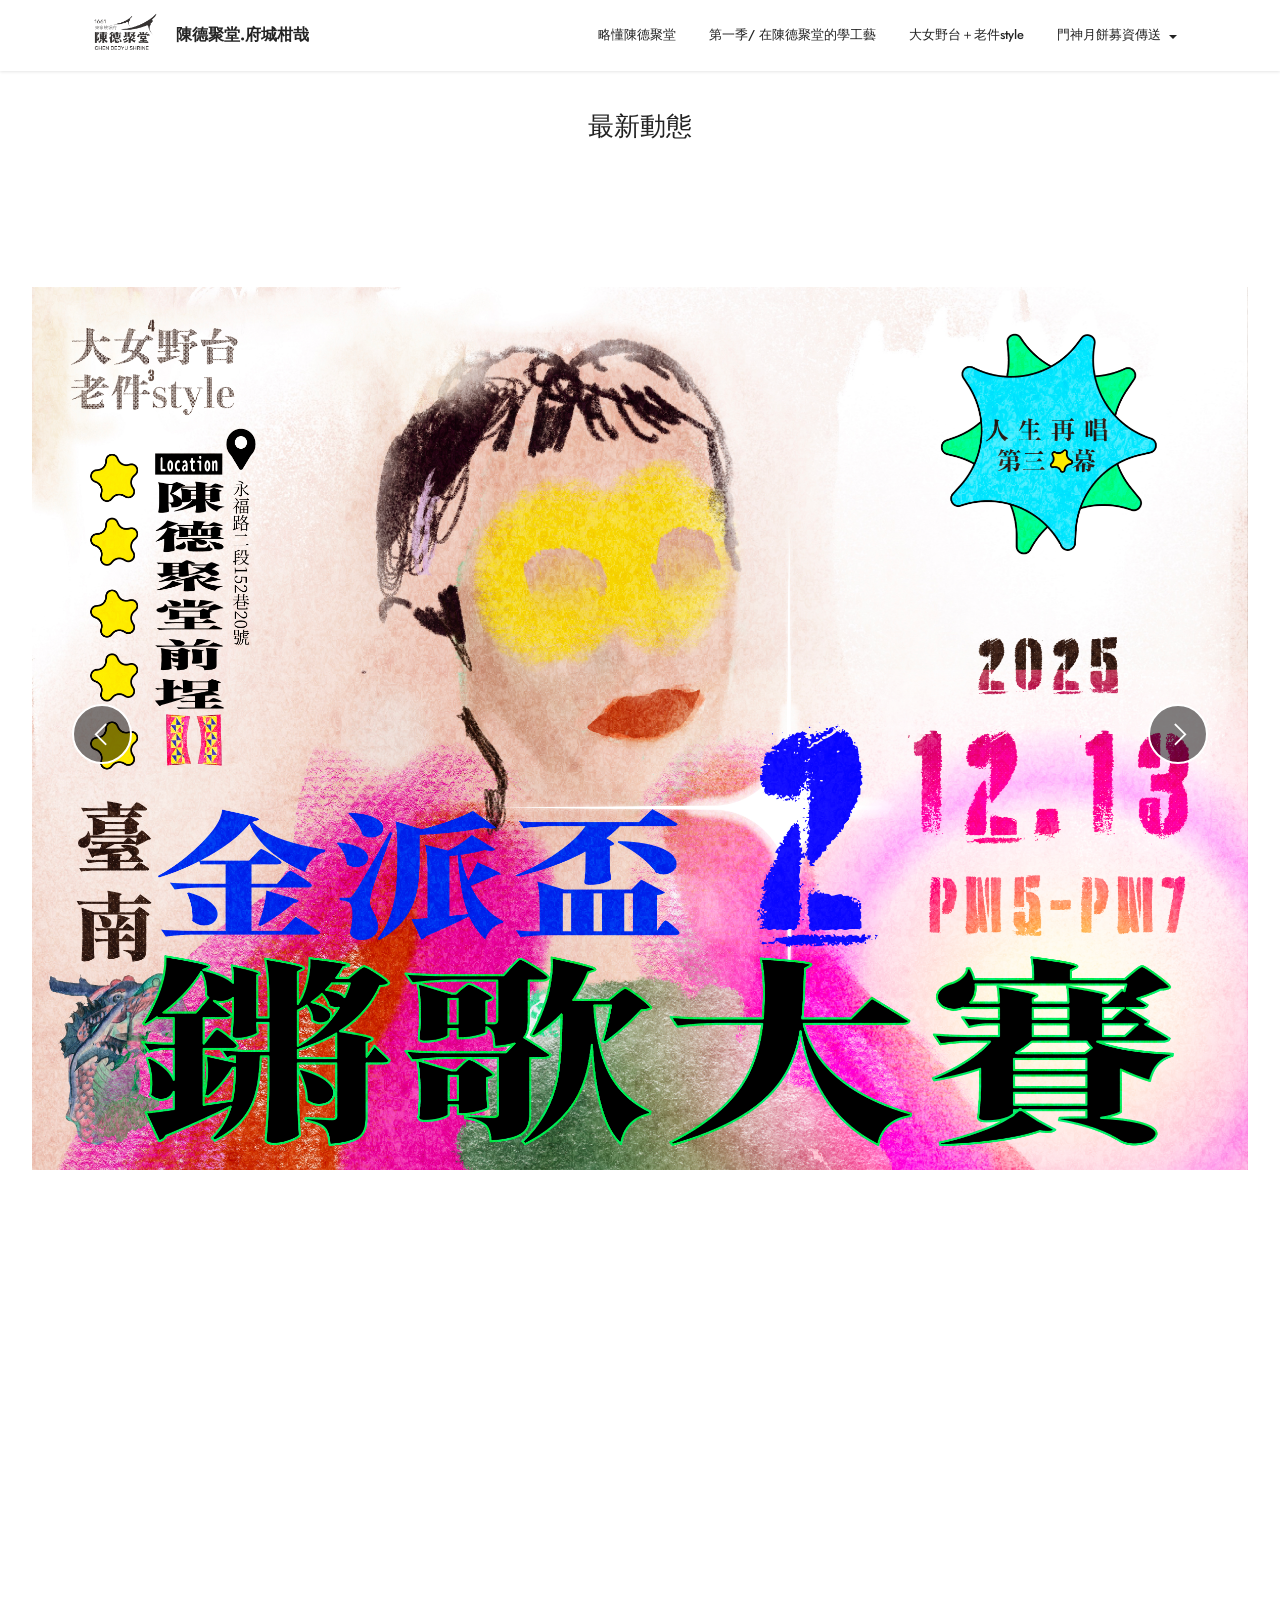
==== commit a6c198f4: "1127" ====
--- a/index.html
+++ b/index.html
@@ -55,7 +55,7 @@
             <div class="collapse navbar-collapse" id="navbarSupportedContent">
                 <ul class="navbar-nav nav-dropdown nav-right" data-app-modern-menu="true"><li class="nav-item"><a class="nav-link link text-black text-primary display-4" href="mooncake.html#content1-10">略懂陳德聚堂</a></li>
                     
-                    <li class="nav-item"><a class="nav-link link text-black text-primary display-4" href="learn2026.html#image3-1n">第一季/ 在陳德聚堂的學工藝</a></li><li class="nav-item"><a class="nav-link link text-black text-primary display-4" href="page5.html#top">大女野台＋老件style</a></li><li class="nav-item dropdown"><a class="nav-link link text-black text-primary dropdown-toggle display-4" href="index.html#content5-i" data-toggle="dropdown-submenu" data-bs-toggle="dropdown" data-bs-auto-close="outside" aria-expanded="false">門神月餅募資傳送</a><div class="dropdown-menu" aria-labelledby="dropdown-undefined"><a class="text-black text-primary dropdown-item display-4" href="mooncake.html#header3-c">產品資訊</a><div class="dropdown"><a class="text-black text-primary dropdown-item dropdown-toggle display-4" href="index.html#content5-i" data-toggle="dropdown-submenu" data-bs-toggle="dropdown" data-bs-auto-close="outside" aria-expanded="false">研發</a><div class="dropdown-menu dropdown-submenu" aria-labelledby="dropdown-undefined"><a class="text-black text-primary dropdown-item display-4" href="mooncake.html#header3-c">陳澤過的中秋是哪一種？</a><a class="text-black text-primary dropdown-item display-4" href="mooncake.html#gallery1-d">中秋搏餅的故事</a><a class="text-black text-primary dropdown-item show display-4" href="mooncake.html#header3-c">2026搏餅禮盒</a></div></div><a class="text-black text-primary dropdown-item display-4" href="mooncake.html#pricing2-13">募資方案</a><a class="text-black text-primary dropdown-item display-4" href="mooncake.html#content1-10">關於門神</a></div></li></ul>
+                    <li class="nav-item"><a class="nav-link link text-black text-primary display-4" href="learn2026.html#image3-1n">第一季/ 在陳德聚堂的學工藝</a></li><li class="nav-item"><a class="nav-link link text-black text-primary display-4" href="page5.html#content4-2m">大女野台＋老件style</a></li><li class="nav-item dropdown"><a class="nav-link link text-black text-primary dropdown-toggle display-4" href="index.html#content5-i" data-toggle="dropdown-submenu" data-bs-toggle="dropdown" data-bs-auto-close="outside" aria-expanded="false">門神月餅募資傳送</a><div class="dropdown-menu" aria-labelledby="dropdown-undefined"><a class="text-black text-primary dropdown-item display-4" href="mooncake.html#header3-c">產品資訊</a><div class="dropdown"><a class="text-black text-primary dropdown-item dropdown-toggle display-4" href="index.html#content5-i" data-toggle="dropdown-submenu" data-bs-toggle="dropdown" data-bs-auto-close="outside" aria-expanded="false">研發</a><div class="dropdown-menu dropdown-submenu" aria-labelledby="dropdown-undefined"><a class="text-black text-primary dropdown-item display-4" href="mooncake.html#header3-c">陳澤過的中秋是哪一種？</a><a class="text-black text-primary dropdown-item display-4" href="mooncake.html#gallery1-d">中秋搏餅的故事</a><a class="text-black text-primary dropdown-item show display-4" href="mooncake.html#header3-c">2026搏餅禮盒</a></div></div><a class="text-black text-primary dropdown-item display-4" href="mooncake.html#pricing2-13">募資方案</a><a class="text-black text-primary dropdown-item display-4" href="mooncake.html#content1-10">關於門神</a></div></li></ul>
                 
                 
             </div>
@@ -84,10 +84,10 @@
     <div class="container-fluid">
         <div class="row justify-content-center">
             <div class="col-12 col-md-10 col-lg-12">
-                <div class="carousel slide" id="v37vHHc9vg" data-ride="carousel" data-bs-ride="carousel" data-interval="5000" data-bs-interval="5000">
+                <div class="carousel slide" id="v3GB0hfLXF" data-ride="carousel" data-bs-ride="carousel" data-interval="5000" data-bs-interval="5000">
                     
                     <ol class="carousel-indicators">
-                        <li data-slide-to="0" data-bs-slide-to="0" class="active" data-target="#v37vHHc9vg" data-bs-target="#v37vHHc9vg"></li><li data-slide-to="1" data-bs-slide-to="1" class="" data-target="#v37vHHc9vg" data-bs-target="#v37vHHc9vg"></li><li data-slide-to="2" data-bs-slide-to="2" class="" data-target="#v37vHHc9vg" data-bs-target="#v37vHHc9vg"></li>
+                        <li data-slide-to="0" data-bs-slide-to="0" class="active" data-target="#v3GB0hfLXF" data-bs-target="#v3GB0hfLXF"></li><li data-slide-to="1" data-bs-slide-to="1" class="" data-target="#v3GB0hfLXF" data-bs-target="#v3GB0hfLXF"></li><li data-slide-to="2" data-bs-slide-to="2" class="" data-target="#v3GB0hfLXF" data-bs-target="#v3GB0hfLXF"></li>
                         
                         
                     </ol>
@@ -96,7 +96,7 @@
                             <div class="item-wrapper">
                                 
                                 
-                            <a href="page5.html#footer5-1v" target="false"></a><a href="learn2026.html#image3-1n" target="false"></a><a href="index.html#content4-1y"><img class="d-block w-100" src="assets/images/04-2.jpg" data-slide-to="0" data-bs-slide-to="0"></a></div>
+                            <a href="page5.html#footer5-1v" target="false"></a><a href="learn2026.html#image3-1n" target="false"></a><a href="index.html#content4-1y" target="false"></a><a href="page5.html#content4-2m"><img class="d-block w-100" src="assets/images/05-1.jpg" data-slide-to="0" data-bs-slide-to="0"></a></div>
                         </div><div class="carousel-item slider-image item">
                             <div class="item-wrapper">
                                 
@@ -111,11 +111,11 @@
                         
                         
                     </div>
-                    <a class="carousel-control carousel-control-prev" role="button" data-slide="prev" data-bs-slide="prev" href="#v37vHHc9vg">
+                    <a class="carousel-control carousel-control-prev" role="button" data-slide="prev" data-bs-slide="prev" href="#v3GB0hfLXF">
                         <span class="mobi-mbri mobi-mbri-arrow-prev" aria-hidden="true"></span>
                         <span class="sr-only visually-hidden">Previous</span>
                     </a>
-                    <a class="carousel-control carousel-control-next" role="button" data-slide="next" data-bs-slide="next" href="#v37vHHc9vg">
+                    <a class="carousel-control carousel-control-next" role="button" data-slide="next" data-bs-slide="next" href="#v3GB0hfLXF">
                         <span class="mobi-mbri mobi-mbri-arrow-next" aria-hidden="true"></span>
                         <span class="sr-only visually-hidden">Next</span>
                     </a>
--- a/assets/mobirise/css/mbr-additional.css
+++ b/assets/mobirise/css/mbr-additional.css
@@ -3807,7 +3807,146 @@
 }
 .cid-v37uXrGuSJ {
   padding-top: 10rem;
-  padding-bottom: 5rem;
+  padding-bottom: 0rem;
+  background-color: #ffffff;
+}
+.cid-v3GttTq9JA {
+  padding-top: 0rem;
+  padding-bottom: 0rem;
+  background-color: #ffffff;
+}
+.cid-v3Gs6R4mxT {
+  padding-top: 0rem;
+  padding-bottom: 0rem;
+  background-color: #fafafa;
+}
+.cid-v3Gs6R4mxT .carousel {
+  height: 800px;
+}
+.cid-v3Gs6R4mxT .carousel img {
+  width: 100%;
+  height: 100%;
+  object-fit: cover;
+}
+.cid-v3Gs6R4mxT .carousel-item,
+.cid-v3Gs6R4mxT .carousel-inner {
+  height: 100%;
+}
+.cid-v3Gs6R4mxT .carousel-caption {
+  bottom: 40px;
+}
+.cid-v3Gs6R4mxT .mobi-mbri-arrow-next {
+  margin-left: 5px;
+}
+.cid-v3Gs6R4mxT .mobi-mbri-arrow-prev {
+  margin-right: 5px;
+}
+.cid-v3Gs6R4mxT .carousel-control:hover {
+  background: #1b1b1b;
+  color: #fff;
+  opacity: 1;
+}
+.cid-v3Gs6R4mxT .item-wrapper {
+  width: 100%;
+}
+@media (max-width: 767px) {
+  .cid-v3Gs6R4mxT .container .carousel-control {
+    margin-bottom: 0;
+  }
+  .cid-v3Gs6R4mxT .content-slider-wrap {
+    width: 100% !important;
+  }
+}
+.cid-v3Gs6R4mxT .container .carousel-indicators {
+  margin-bottom: 3px;
+}
+.cid-v3Gs6R4mxT .carousel-control {
+  top: 50%;
+  width: 60px;
+  height: 60px;
+  margin-top: -1.5rem;
+  font-size: 22px;
+  background-color: rgba(0, 0, 0, 0.5);
+  border: 2px solid #fff;
+  border-radius: 50%;
+  transition: all 0.3s;
+}
+.cid-v3Gs6R4mxT .carousel-control.carousel-control-prev {
+  left: 0;
+  margin-left: 2.5rem;
+}
+.cid-v3Gs6R4mxT .carousel-control.carousel-control-next {
+  right: 0;
+  margin-right: 2.5rem;
+}
+@media (max-width: 767px) {
+  .cid-v3Gs6R4mxT .carousel-control {
+    top: auto;
+    bottom: 1rem;
+  }
+}
+.cid-v3Gs6R4mxT .carousel-indicators {
+  position: absolute;
+  bottom: 0;
+  margin-bottom: 1.5rem !important;
+}
+.cid-v3Gs6R4mxT .carousel-indicators li {
+  max-width: 15px;
+  height: 15px;
+  width: 15px;
+  max-height: 15px;
+  margin: 3px;
+  background-color: rgba(0, 0, 0, 0.5);
+  border: 2px solid #fff;
+  border-radius: 50%;
+  opacity: 0.5;
+  transition: all 0.3s;
+}
+.cid-v3Gs6R4mxT .carousel-indicators li.active,
+.cid-v3Gs6R4mxT .carousel-indicators li:hover {
+  opacity: 0.9;
+}
+.cid-v3Gs6R4mxT .carousel-indicators li::after,
+.cid-v3Gs6R4mxT .carousel-indicators li::before {
+  content: none;
+}
+.cid-v3Gs6R4mxT .carousel-indicators.ie-fix {
+  left: 50%;
+  display: block;
+  width: 60%;
+  margin-left: -30%;
+  text-align: center;
+}
+@media (max-width: 768px) {
+  .cid-v3Gs6R4mxT .carousel-indicators {
+    display: none !important;
+  }
+}
+.cid-v37xXWCJgI {
+  background-color: #ffffff;
+}
+.cid-v37xXWCJgI .text-wrapper {
+  padding: 1rem;
+}
+@media (max-width: 991px) {
+  .cid-v37xXWCJgI .image-wrapper {
+    margin-bottom: 1rem;
+  }
+}
+.cid-v37xXWCJgI .row {
+  flex-direction: row-reverse;
+}
+.cid-v37xXWCJgI img {
+  width: 100%;
+}
+@media (min-width: 992px) {
+  .cid-v37xXWCJgI .text-wrapper {
+    padding: 2rem;
+  }
+}
+.cid-v3GtWYv6p8 {
+  padding-top: 0rem;
+  padding-bottom: 0rem;
   background-color: #ffffff;
 }
 .cid-uVlg2sDnrU {
--- a/assets/mobirise/css/mbr-additional.css
+++ b/assets/mobirise/css/mbr-additional.css
@@ -3807,7 +3807,146 @@
 }
 .cid-v37uXrGuSJ {
   padding-top: 10rem;
-  padding-bottom: 5rem;
+  padding-bottom: 0rem;
+  background-color: #ffffff;
+}
+.cid-v3GttTq9JA {
+  padding-top: 0rem;
+  padding-bottom: 0rem;
+  background-color: #ffffff;
+}
+.cid-v3Gs6R4mxT {
+  padding-top: 0rem;
+  padding-bottom: 0rem;
+  background-color: #fafafa;
+}
+.cid-v3Gs6R4mxT .carousel {
+  height: 800px;
+}
+.cid-v3Gs6R4mxT .carousel img {
+  width: 100%;
+  height: 100%;
+  object-fit: cover;
+}
+.cid-v3Gs6R4mxT .carousel-item,
+.cid-v3Gs6R4mxT .carousel-inner {
+  height: 100%;
+}
+.cid-v3Gs6R4mxT .carousel-caption {
+  bottom: 40px;
+}
+.cid-v3Gs6R4mxT .mobi-mbri-arrow-next {
+  margin-left: 5px;
+}
+.cid-v3Gs6R4mxT .mobi-mbri-arrow-prev {
+  margin-right: 5px;
+}
+.cid-v3Gs6R4mxT .carousel-control:hover {
+  background: #1b1b1b;
+  color: #fff;
+  opacity: 1;
+}
+.cid-v3Gs6R4mxT .item-wrapper {
+  width: 100%;
+}
+@media (max-width: 767px) {
+  .cid-v3Gs6R4mxT .container .carousel-control {
+    margin-bottom: 0;
+  }
+  .cid-v3Gs6R4mxT .content-slider-wrap {
+    width: 100% !important;
+  }
+}
+.cid-v3Gs6R4mxT .container .carousel-indicators {
+  margin-bottom: 3px;
+}
+.cid-v3Gs6R4mxT .carousel-control {
+  top: 50%;
+  width: 60px;
+  height: 60px;
+  margin-top: -1.5rem;
+  font-size: 22px;
+  background-color: rgba(0, 0, 0, 0.5);
+  border: 2px solid #fff;
+  border-radius: 50%;
+  transition: all 0.3s;
+}
+.cid-v3Gs6R4mxT .carousel-control.carousel-control-prev {
+  left: 0;
+  margin-left: 2.5rem;
+}
+.cid-v3Gs6R4mxT .carousel-control.carousel-control-next {
+  right: 0;
+  margin-right: 2.5rem;
+}
+@media (max-width: 767px) {
+  .cid-v3Gs6R4mxT .carousel-control {
+    top: auto;
+    bottom: 1rem;
+  }
+}
+.cid-v3Gs6R4mxT .carousel-indicators {
+  position: absolute;
+  bottom: 0;
+  margin-bottom: 1.5rem !important;
+}
+.cid-v3Gs6R4mxT .carousel-indicators li {
+  max-width: 15px;
+  height: 15px;
+  width: 15px;
+  max-height: 15px;
+  margin: 3px;
+  background-color: rgba(0, 0, 0, 0.5);
+  border: 2px solid #fff;
+  border-radius: 50%;
+  opacity: 0.5;
+  transition: all 0.3s;
+}
+.cid-v3Gs6R4mxT .carousel-indicators li.active,
+.cid-v3Gs6R4mxT .carousel-indicators li:hover {
+  opacity: 0.9;
+}
+.cid-v3Gs6R4mxT .carousel-indicators li::after,
+.cid-v3Gs6R4mxT .carousel-indicators li::before {
+  content: none;
+}
+.cid-v3Gs6R4mxT .carousel-indicators.ie-fix {
+  left: 50%;
+  display: block;
+  width: 60%;
+  margin-left: -30%;
+  text-align: center;
+}
+@media (max-width: 768px) {
+  .cid-v3Gs6R4mxT .carousel-indicators {
+    display: none !important;
+  }
+}
+.cid-v37xXWCJgI {
+  background-color: #ffffff;
+}
+.cid-v37xXWCJgI .text-wrapper {
+  padding: 1rem;
+}
+@media (max-width: 991px) {
+  .cid-v37xXWCJgI .image-wrapper {
+    margin-bottom: 1rem;
+  }
+}
+.cid-v37xXWCJgI .row {
+  flex-direction: row-reverse;
+}
+.cid-v37xXWCJgI img {
+  width: 100%;
+}
+@media (min-width: 992px) {
+  .cid-v37xXWCJgI .text-wrapper {
+    padding: 2rem;
+  }
+}
+.cid-v3GtWYv6p8 {
+  padding-top: 0rem;
+  padding-bottom: 0rem;
   background-color: #ffffff;
 }
 .cid-uVlg2sDnrU {
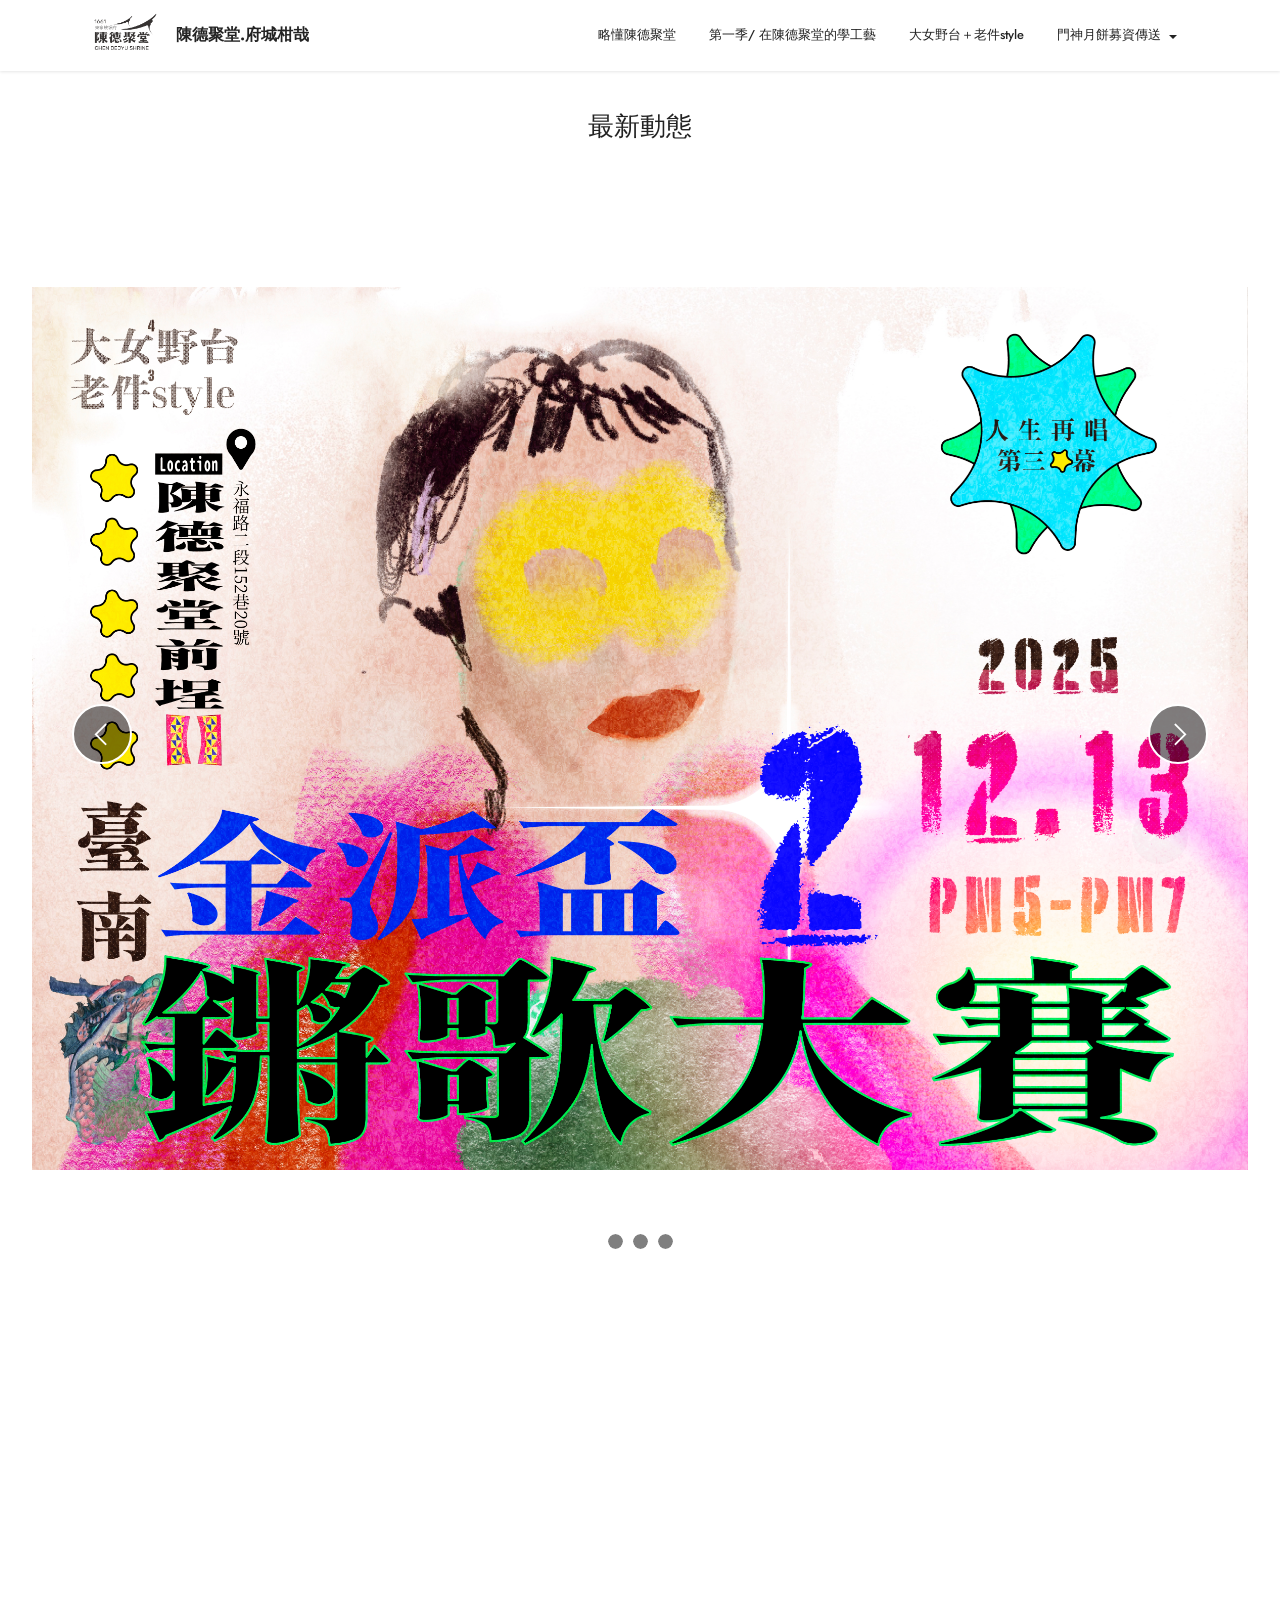
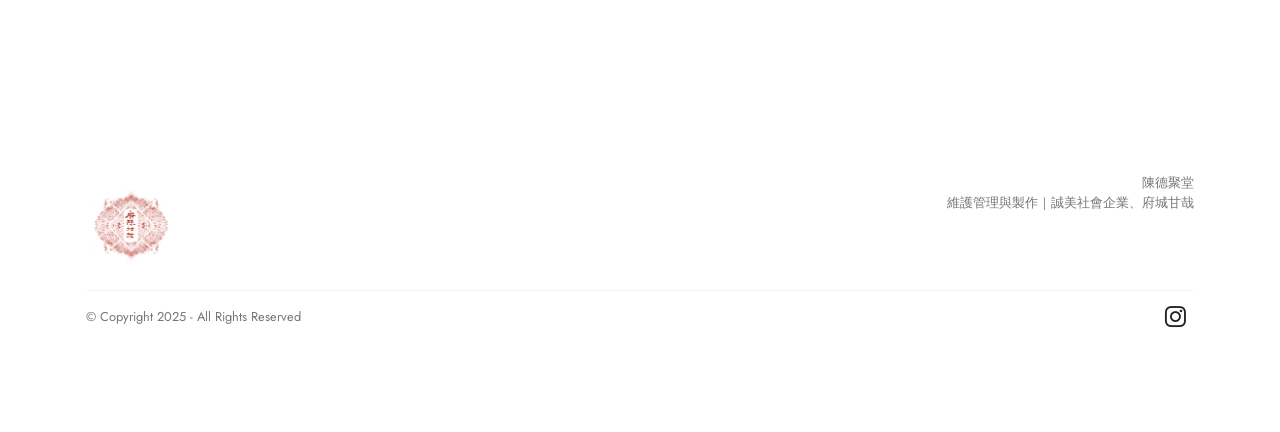
==== commit 661979dc: "01114" ====
--- a/index.html
+++ b/index.html
@@ -84,10 +84,10 @@
     <div class="container-fluid">
         <div class="row justify-content-center">
             <div class="col-12 col-md-10 col-lg-12">
-                <div class="carousel slide" id="v3GB0hfLXF" data-ride="carousel" data-bs-ride="carousel" data-interval="5000" data-bs-interval="5000">
+                <div class="carousel slide" id="v8hZfPjJeI" data-ride="carousel" data-bs-ride="carousel" data-interval="5000" data-bs-interval="5000">
                     
                     <ol class="carousel-indicators">
-                        <li data-slide-to="0" data-bs-slide-to="0" class="active" data-target="#v3GB0hfLXF" data-bs-target="#v3GB0hfLXF"></li><li data-slide-to="1" data-bs-slide-to="1" class="" data-target="#v3GB0hfLXF" data-bs-target="#v3GB0hfLXF"></li><li data-slide-to="2" data-bs-slide-to="2" class="" data-target="#v3GB0hfLXF" data-bs-target="#v3GB0hfLXF"></li>
+                        <li data-slide-to="0" data-bs-slide-to="0" class="active" data-target="#v8hZfPjJeI" data-bs-target="#v8hZfPjJeI"></li><li data-slide-to="1" data-bs-slide-to="1" class="" data-target="#v8hZfPjJeI" data-bs-target="#v8hZfPjJeI"></li><li data-slide-to="2" data-bs-slide-to="2" class="" data-target="#v8hZfPjJeI" data-bs-target="#v8hZfPjJeI"></li>
                         
                         
                     </ol>
@@ -111,11 +111,11 @@
                         
                         
                     </div>
-                    <a class="carousel-control carousel-control-prev" role="button" data-slide="prev" data-bs-slide="prev" href="#v3GB0hfLXF">
+                    <a class="carousel-control carousel-control-prev" role="button" data-slide="prev" data-bs-slide="prev" href="#v8hZfPjJeI">
                         <span class="mobi-mbri mobi-mbri-arrow-prev" aria-hidden="true"></span>
                         <span class="sr-only visually-hidden">Previous</span>
                     </a>
-                    <a class="carousel-control carousel-control-next" role="button" data-slide="next" data-bs-slide="next" href="#v3GB0hfLXF">
+                    <a class="carousel-control carousel-control-next" role="button" data-slide="next" data-bs-slide="next" href="#v8hZfPjJeI">
                         <span class="mobi-mbri mobi-mbri-arrow-next" aria-hidden="true"></span>
                         <span class="sr-only visually-hidden">Next</span>
                     </a>
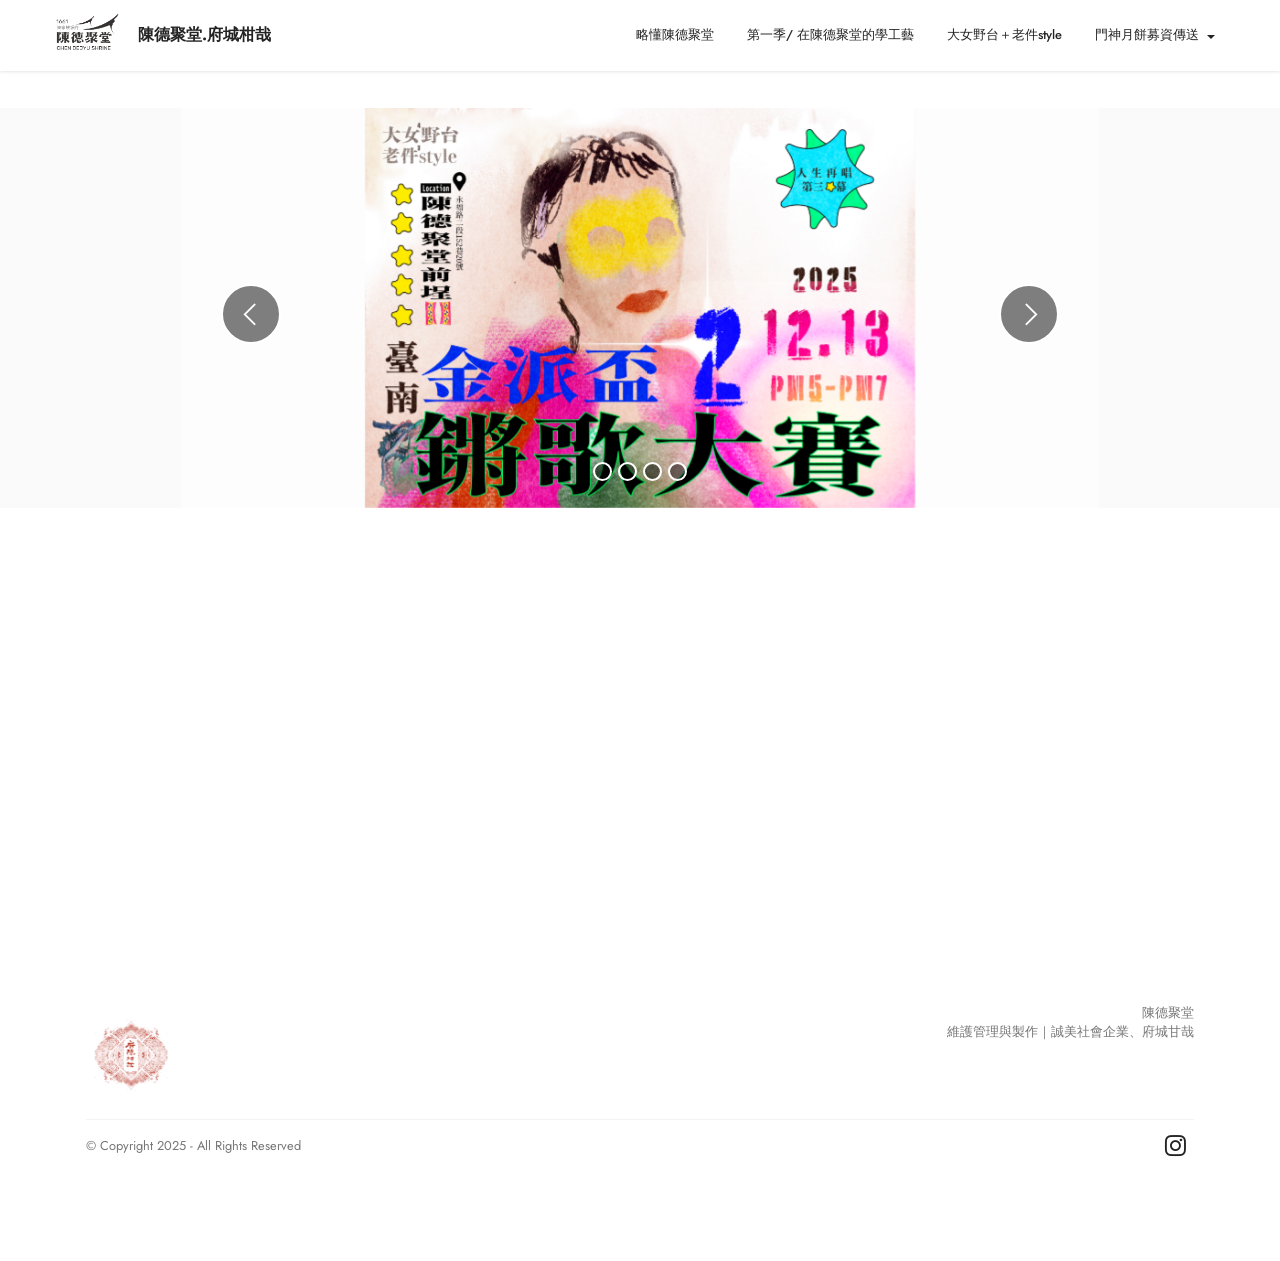
==== commit 7c780a80: "20260206" ====
--- a/index.html
+++ b/index.html
@@ -35,7 +35,7 @@
     
 
     <nav class="navbar navbar-dropdown navbar-fixed-top navbar-expand-lg">
-        <div class="container">
+        <div class="container-fluid">
             <div class="navbar-brand">
                 <span class="navbar-logo">
                     <a href="index.html#header3-c">
@@ -69,7 +69,7 @@
     <div class="container">
         <div class="row justify-content-center">
             <div class="title col-md-12 col-lg-12">
-                <h3 class="mbr-section-title mbr-fonts-style align-center mb-4 display-5">最新動態</h3>
+                
                 
                 
             </div>
@@ -81,13 +81,14 @@
     
 
     
-    <div class="container-fluid">
+    <div class="container">
         <div class="row justify-content-center">
-            <div class="col-12 col-md-10 col-lg-12">
-                <div class="carousel slide" id="v8hZfPjJeI" data-ride="carousel" data-bs-ride="carousel" data-interval="5000" data-bs-interval="5000">
-                    
+            <div class="col-12 col-md-10">
+                <div class="carousel slide carousel-fade" id="vanLhT7kHv" data-ride="carousel" data-bs-ride="carousel" data-interval="6000" data-bs-interval="6000">
+                    <div class="mbr-overlay" style="opacity: 0.6; background-color: rgb(255, 255, 255);">
+                    </div>
                     <ol class="carousel-indicators">
-                        <li data-slide-to="0" data-bs-slide-to="0" class="active" data-target="#v8hZfPjJeI" data-bs-target="#v8hZfPjJeI"></li><li data-slide-to="1" data-bs-slide-to="1" class="" data-target="#v8hZfPjJeI" data-bs-target="#v8hZfPjJeI"></li><li data-slide-to="2" data-bs-slide-to="2" class="" data-target="#v8hZfPjJeI" data-bs-target="#v8hZfPjJeI"></li>
+                        <li data-slide-to="0" data-bs-slide-to="0" class="active" data-target="#vanLhT7kHv" data-bs-target="#vanLhT7kHv"></li><li data-slide-to="1" data-bs-slide-to="1" class="" data-target="#vanLhT7kHv" data-bs-target="#vanLhT7kHv"></li><li data-slide-to="2" data-bs-slide-to="2" class="" data-target="#vanLhT7kHv" data-bs-target="#vanLhT7kHv"></li><li data-slide-to="3" data-bs-slide-to="3" class="" data-target="#vanLhT7kHv" data-bs-target="#vanLhT7kHv"></li>
                         
                         
                     </ol>
@@ -106,16 +107,21 @@
                             <div class="item-wrapper">
                                 
                                 
-                            <a href="mooncake.html#header3-c"><img class="d-block w-100" src="assets/images/dsc02850-2.jpg" data-slide-to="3" data-bs-slide-to="3"></a></div>
+                            <a href="mooncake.html#header3-c"><img class="d-block w-100" src="assets/images/dsc02850-2.jpg" data-slide-to="2" data-bs-slide-to="2"></a></div>
+                        </div><div class="carousel-item slider-image item">
+                            <div class="item-wrapper">
+                                
+                                
+                            <a href="mooncake.html#header3-c" target="false"></a><a href="https://www.accupass.com/organizer/detail/2504190817021332624449"><img class="d-block w-100" src="assets/images/25040286-l.png" data-slide-to="3" data-bs-slide-to="3"></a></div>
                         </div>
                         
                         
                     </div>
-                    <a class="carousel-control carousel-control-prev" role="button" data-slide="prev" data-bs-slide="prev" href="#v8hZfPjJeI">
+                    <a class="carousel-control carousel-control-prev" role="button" data-slide="prev" data-bs-slide="prev" href="#vanLhT7kHv">
                         <span class="mobi-mbri mobi-mbri-arrow-prev" aria-hidden="true"></span>
                         <span class="sr-only visually-hidden">Previous</span>
                     </a>
-                    <a class="carousel-control carousel-control-next" role="button" data-slide="next" data-bs-slide="next" href="#v8hZfPjJeI">
+                    <a class="carousel-control carousel-control-next" role="button" data-slide="next" data-bs-slide="next" href="#vanLhT7kHv">
                         <span class="mobi-mbri mobi-mbri-arrow-next" aria-hidden="true"></span>
                         <span class="sr-only visually-hidden">Next</span>
                     </a>
@@ -130,7 +136,7 @@
     
     <div>
         
-        <div class="google-map"><iframe frameborder="0" style="border:0" src="https://www.google.com/maps/embed/v1/place?key=AIzaSyBQ55g-IgRRgXrd803PTWDTb7kd6aAitNQ&amp;q=台南市中西區永福路二段152巷20號" allowfullscreen=""></iframe></div>
+        <div class="google-map"><iframe frameborder="0" style="border:0" src="https://www.google.com/maps/embed/v1/place?key=AIzaSyB7QWkvlxV39ZsyKvhZRjPGVqlJFvxxNkw&amp;q=台南市中西區永福路二段152巷20號" allowfullscreen=""></iframe></div>
     </div>
 </section>
 
--- a/assets/mobirise/css/mbr-additional.css
+++ b/assets/mobirise/css/mbr-additional.css
@@ -3228,32 +3228,32 @@
 .cid-v2y4rdYxvH {
   padding-top: 0rem;
   padding-bottom: 0rem;
-  background-color: #ffffff;
+  background-color: #fafafa;
 }
 @media (min-width: 992px) {
   .cid-v2y4rdYxvH .carousel {
-    min-height: 1100px;
+    min-height: 400px;
   }
   .cid-v2y4rdYxvH .carousel img {
-    max-height: 1100px;
+    max-height: 400px;
     object-fit: contain;
   }
 }
 @media (max-width: 991px) and (min-width: 768px) {
   .cid-v2y4rdYxvH .carousel {
-    min-height: 715px;
+    min-height: 260px;
   }
   .cid-v2y4rdYxvH .carousel img {
-    max-height: 715px;
+    max-height: 260px;
     object-fit: contain;
   }
 }
 @media (max-width: 767px) {
   .cid-v2y4rdYxvH .carousel {
-    min-height: 605px;
+    min-height: 220px;
   }
   .cid-v2y4rdYxvH .carousel img {
-    max-height: 605px;
+    max-height: 220px;
     object-fit: contain;
   }
   .cid-v2y4rdYxvH .container .carousel-control {
--- a/assets/mobirise/css/mbr-additional.css
+++ b/assets/mobirise/css/mbr-additional.css
@@ -3228,32 +3228,32 @@
 .cid-v2y4rdYxvH {
   padding-top: 0rem;
   padding-bottom: 0rem;
-  background-color: #ffffff;
+  background-color: #fafafa;
 }
 @media (min-width: 992px) {
   .cid-v2y4rdYxvH .carousel {
-    min-height: 1100px;
+    min-height: 400px;
   }
   .cid-v2y4rdYxvH .carousel img {
-    max-height: 1100px;
+    max-height: 400px;
     object-fit: contain;
   }
 }
 @media (max-width: 991px) and (min-width: 768px) {
   .cid-v2y4rdYxvH .carousel {
-    min-height: 715px;
+    min-height: 260px;
   }
   .cid-v2y4rdYxvH .carousel img {
-    max-height: 715px;
+    max-height: 260px;
     object-fit: contain;
   }
 }
 @media (max-width: 767px) {
   .cid-v2y4rdYxvH .carousel {
-    min-height: 605px;
+    min-height: 220px;
   }
   .cid-v2y4rdYxvH .carousel img {
-    max-height: 605px;
+    max-height: 220px;
     object-fit: contain;
   }
   .cid-v2y4rdYxvH .container .carousel-control {
